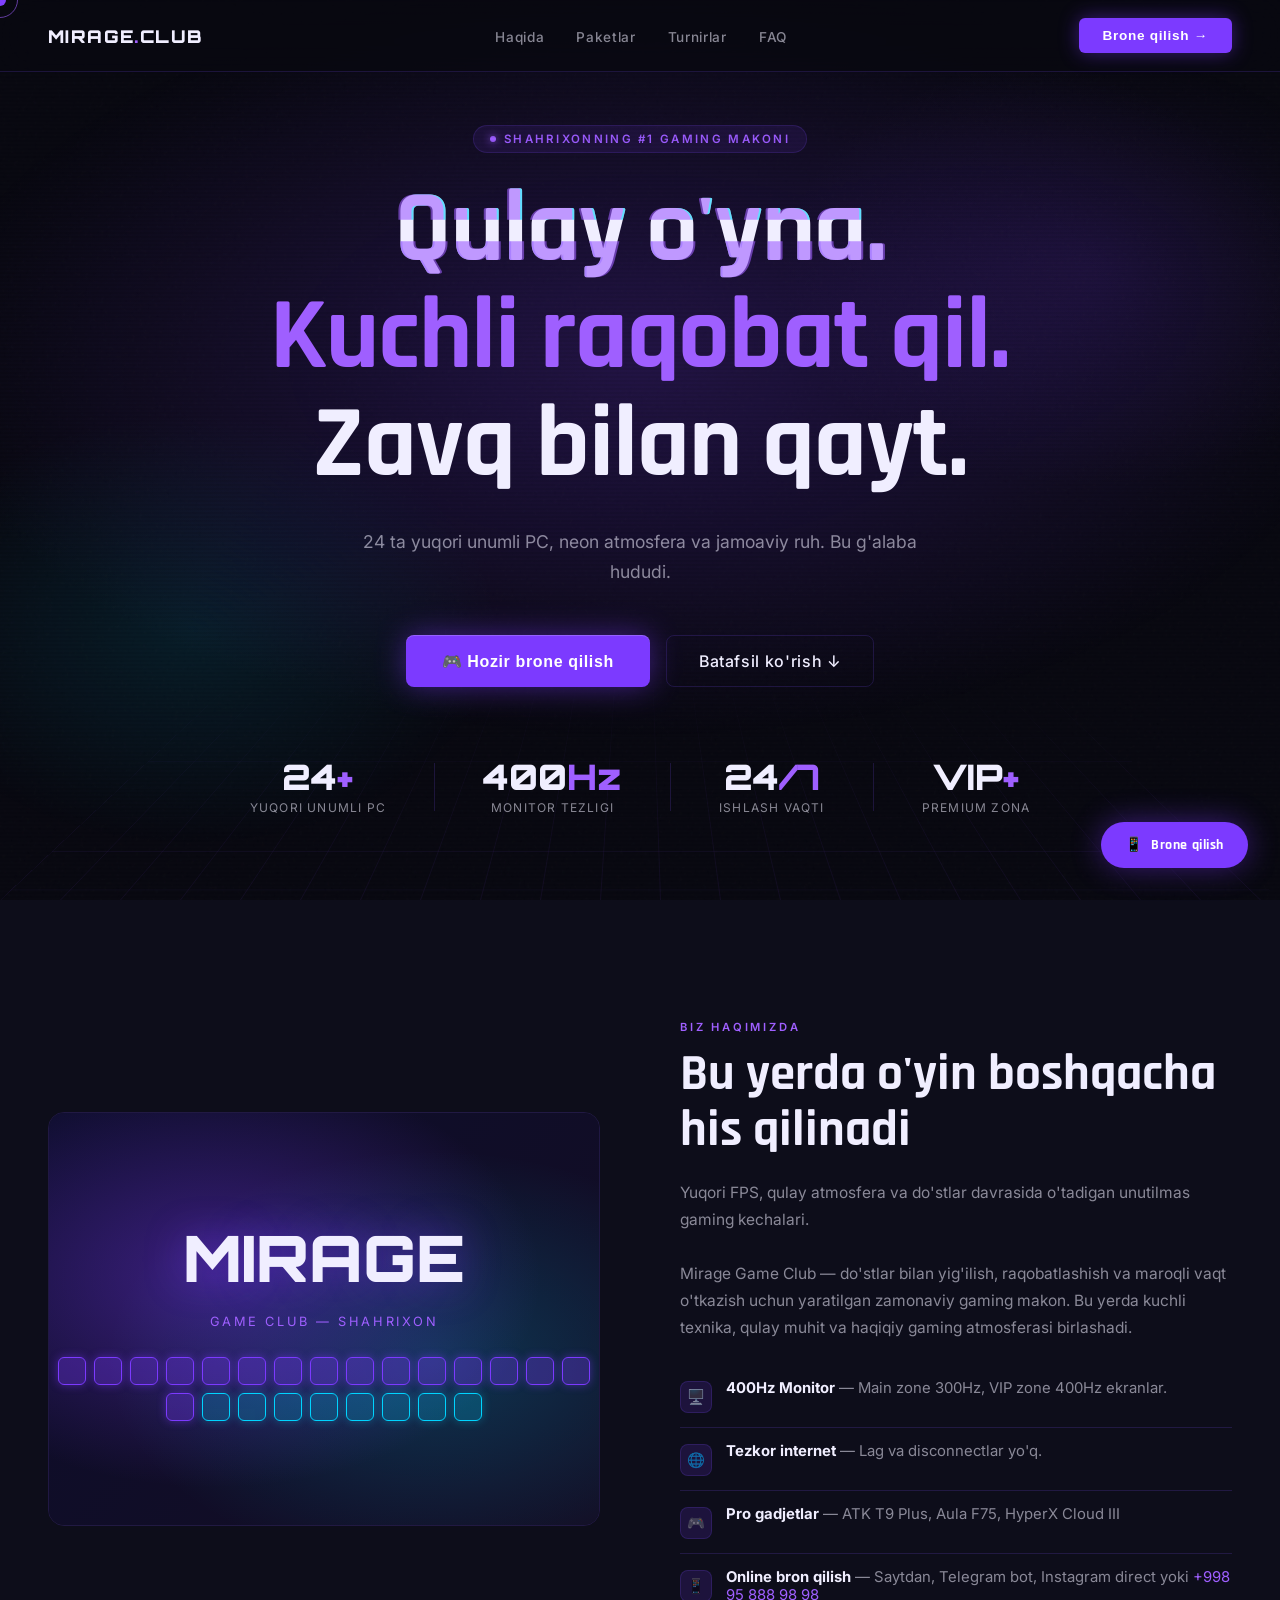
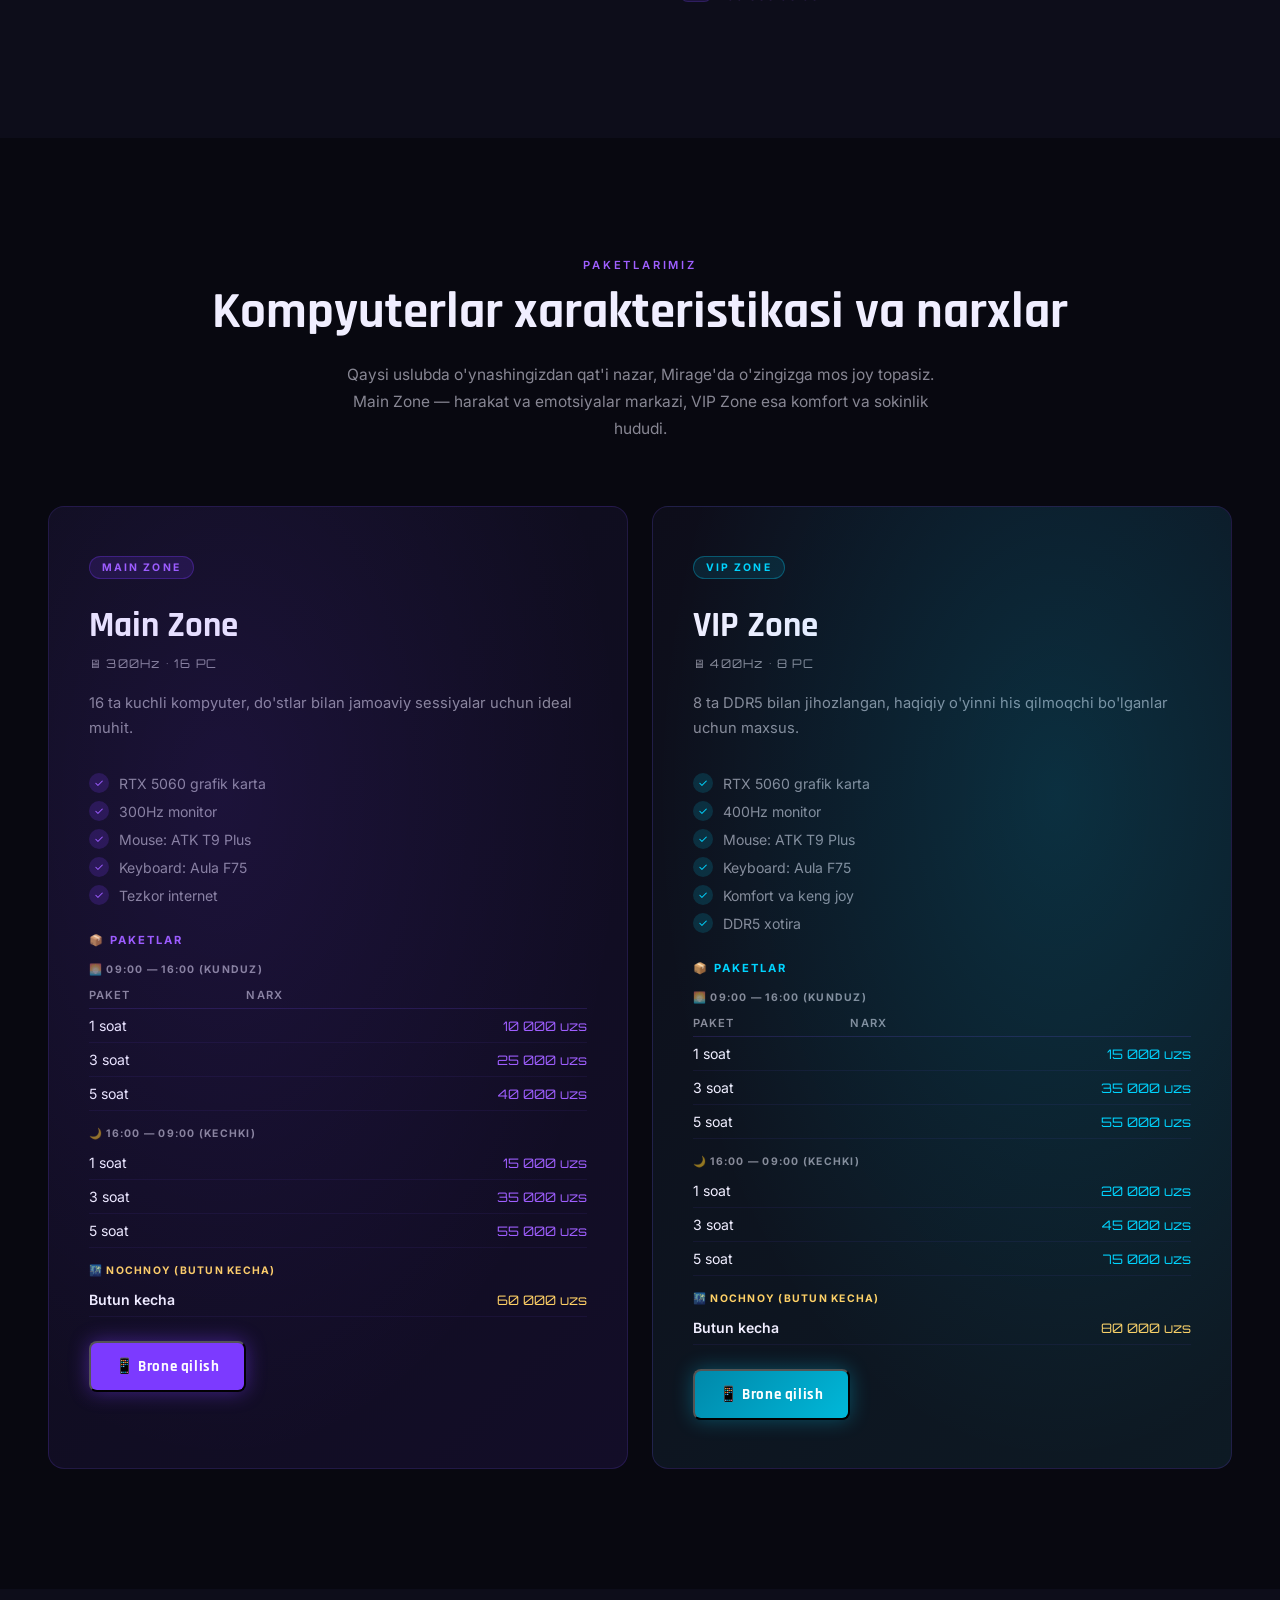
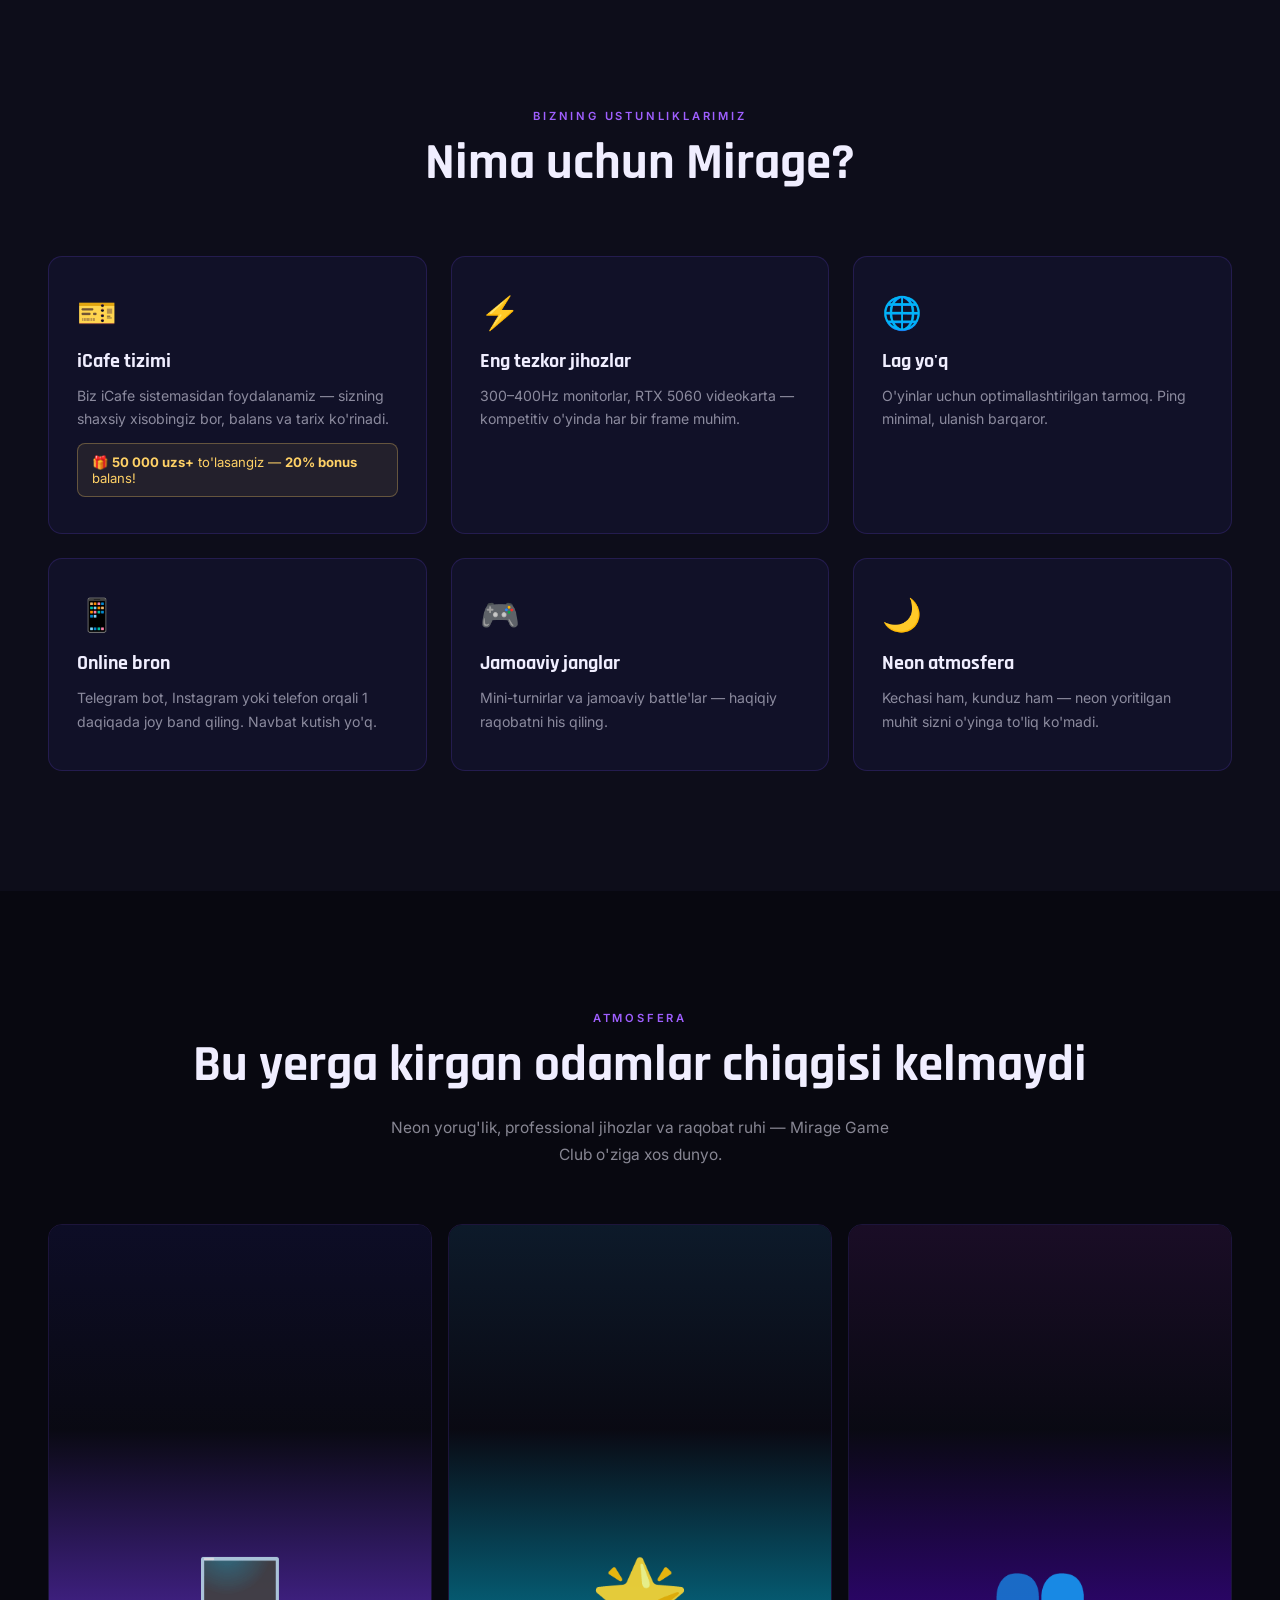
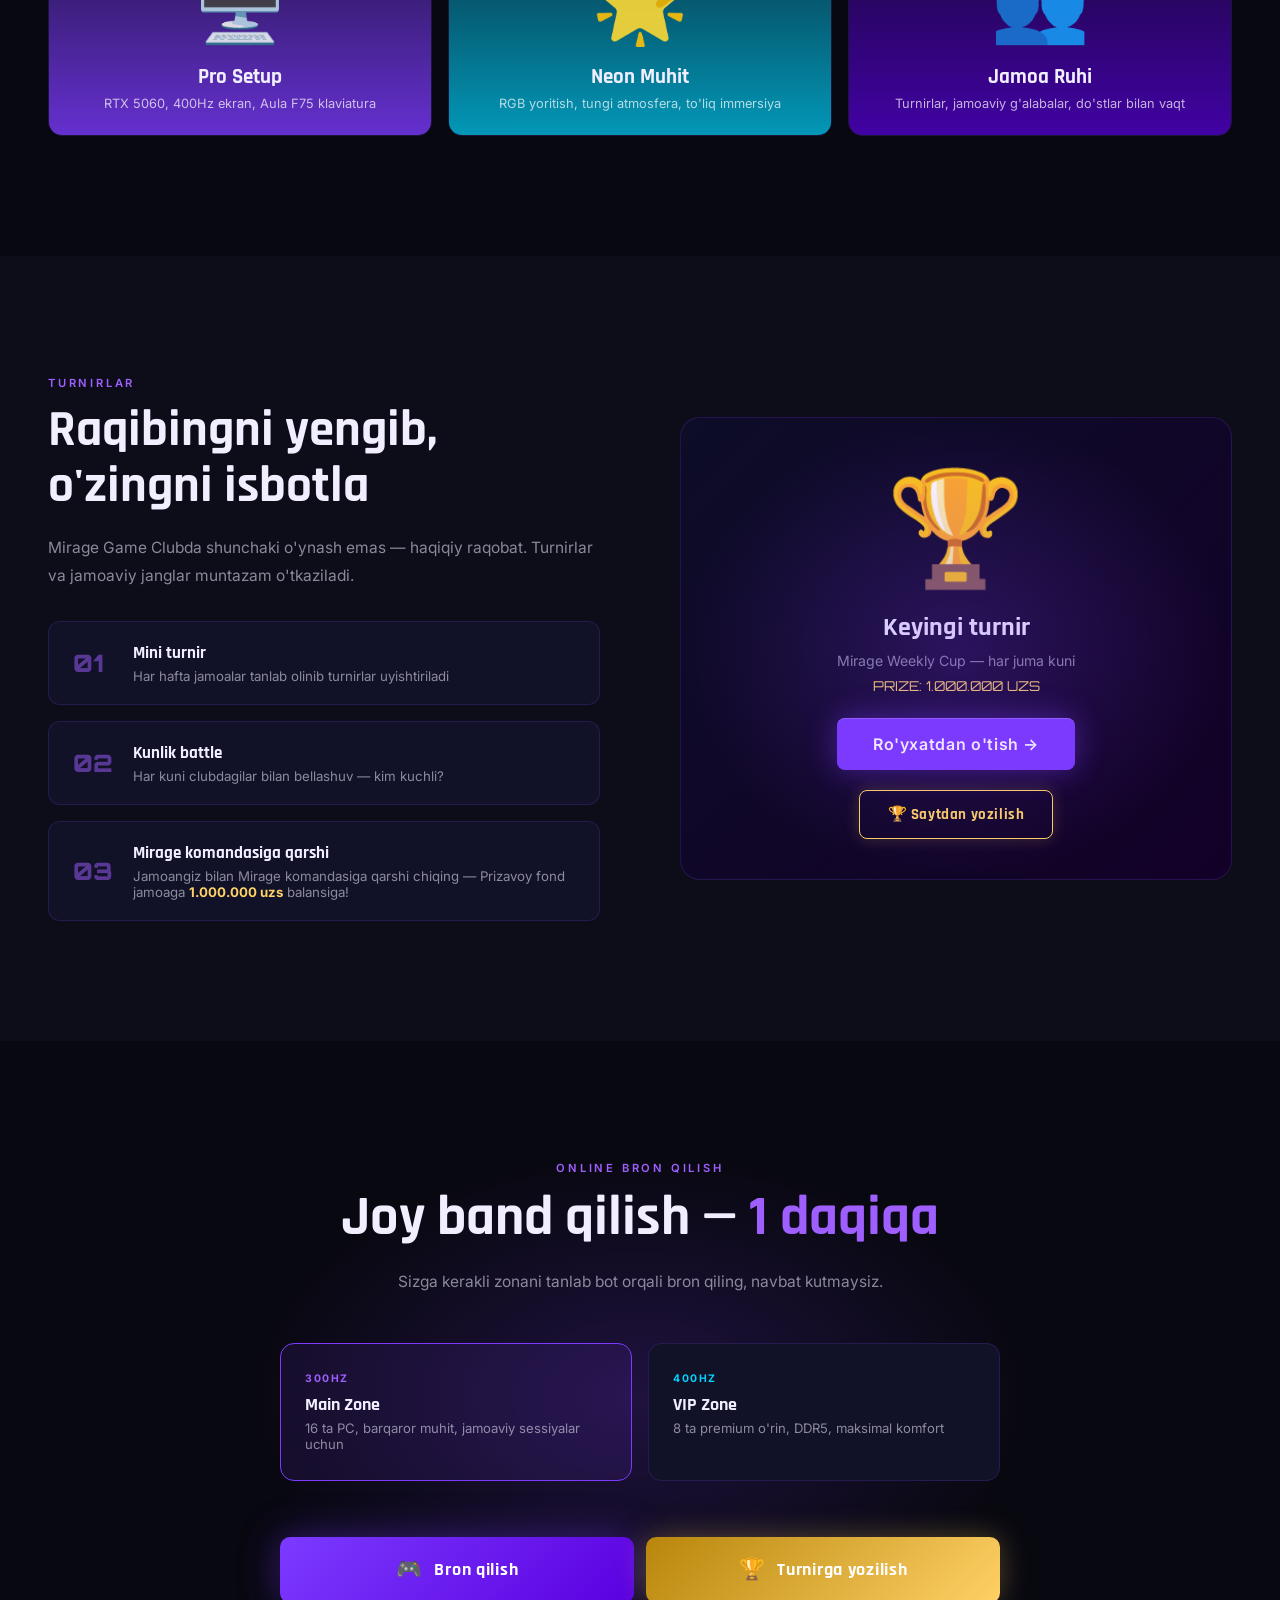
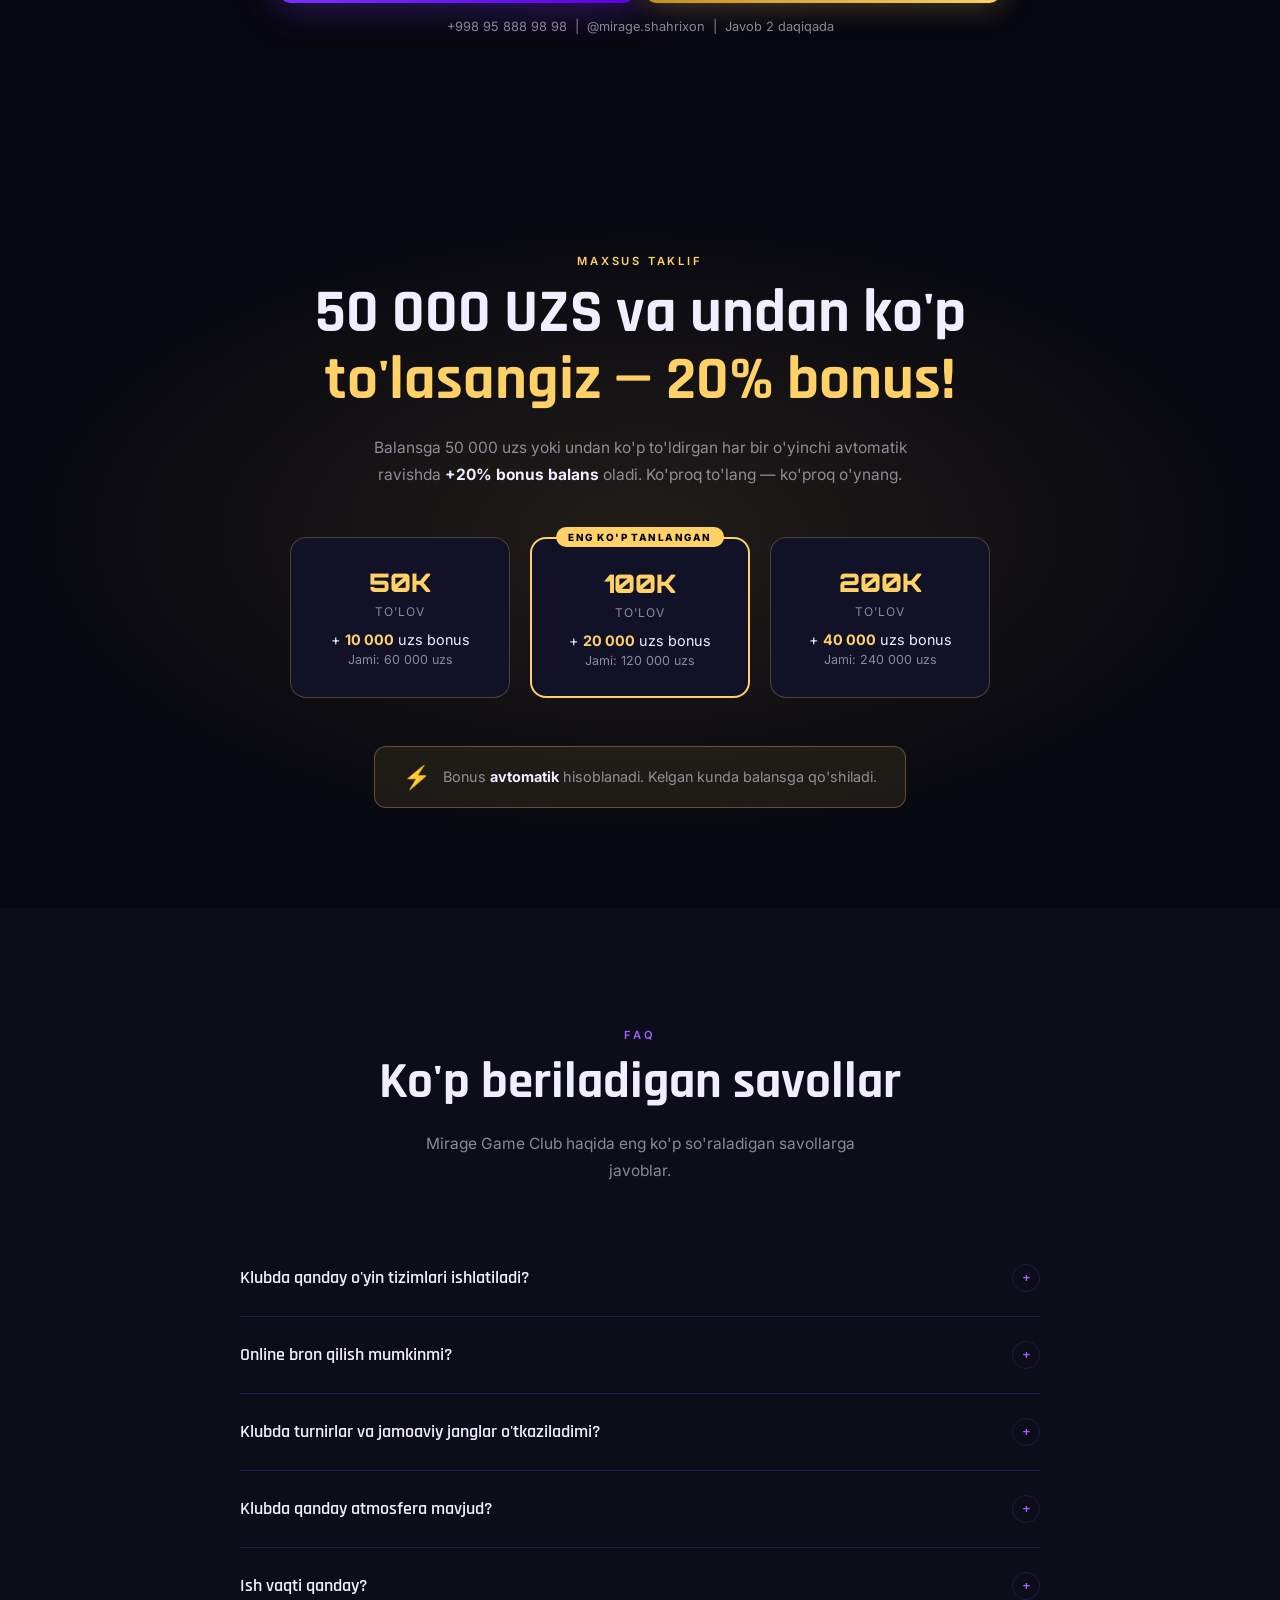
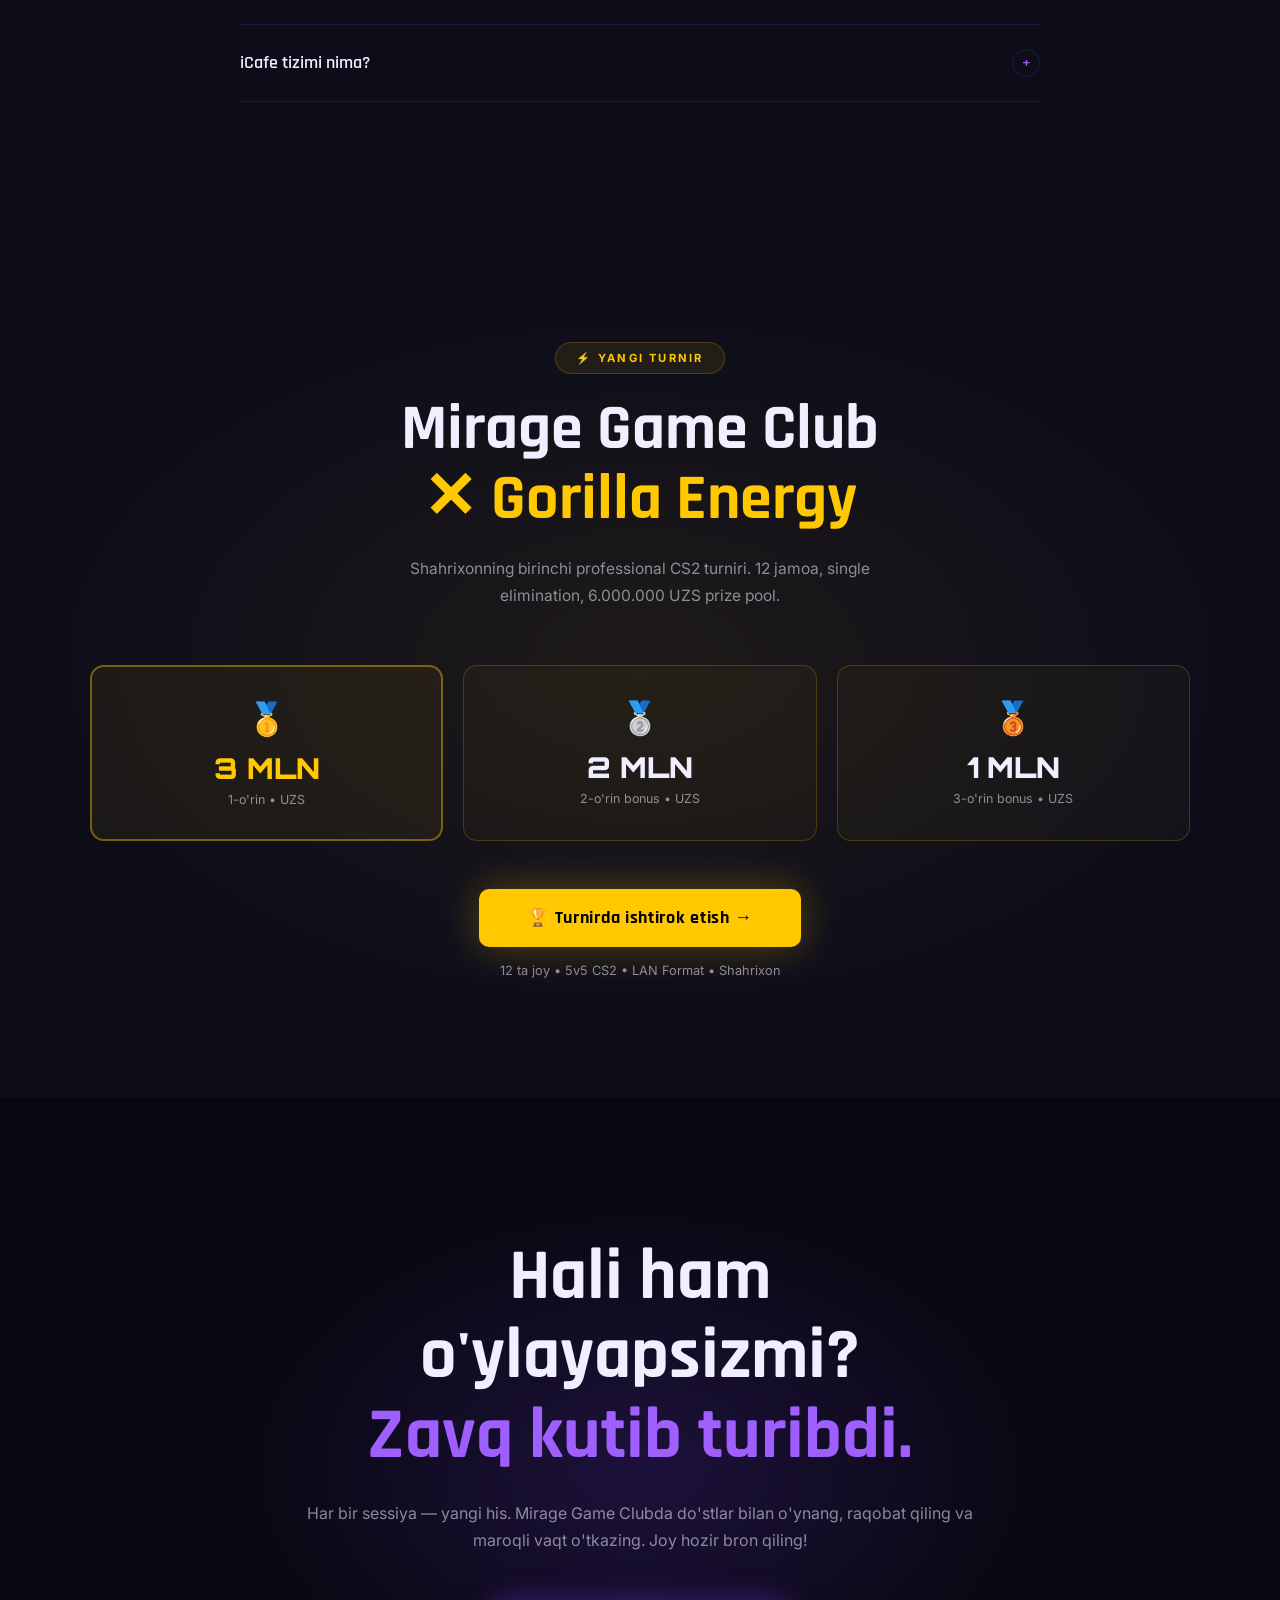
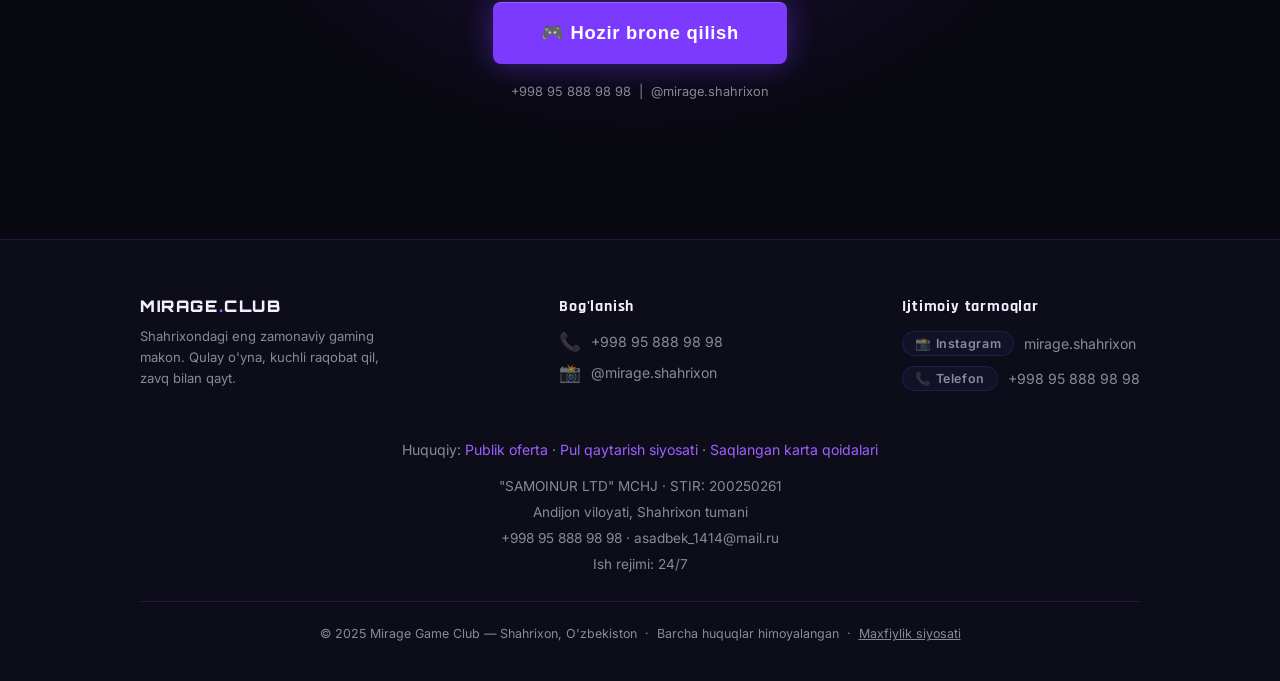
==== index.html @ 08c04ea5 "Add Payme-required legal pages and site-wide footer requisites Adds /oferta, /qaytarish, /karta-qoid" ====
<!DOCTYPE html>
<html lang="uz">
<head>
<meta charset="UTF-8">
<meta name="google-site-verification" content="Maa0Q3PEAaYUREPWhNzmXilBjXo--Voq5-dmtlSBwbQ" />
<meta name="description" content="Shahrixondagi eng zamonaviy gaming makon. 24 ta yuqori unumli PC, VIP zona, 300-400Hz monitorlar, neon atmosfera. Online bron qilish mumkin!">
<meta name="keywords" content="game club shahrixon, gaming club, kompyuter klub shahrixon, mirage game club, e-sport shahrixon, bron qilish, VIP gaming">
<meta name="author" content="Mirage Game Club">
<meta property="og:title" content="Mirage Game Club — Shahrixon">
<meta property="og:description" content="24 ta yuqori unumli PC, VIP zona, neon atmosfera. Qulay o'yna, kuchli raqobat qil!">
<meta property="og:url" content="https://miragegameclub.netlify.app">
<meta property="og:type" content="website">
<link rel="canonical" href="https://miragegameclub.netlify.app">
<meta name="viewport" content="width=device-width, initial-scale=1.0">
<title>Mirage Game Club — Shahrixonning eng kuchli gaming makoni</title>
<meta name="description" content="24 ta yuqori unumli PC, VIP zona, neon atmosfera. Mirage Game Clubda o'yna, raqobat qil, zavq bilan qayt.">
<style>
  @import url('https://fonts.googleapis.com/css2?family=Rajdhani:wght@400;500;600;700&family=Inter:wght@300;400;500;600&family=Orbitron:wght@700;900&display=swap');

  :root {
    --black: #080810;
    --dark: #0d0d1a;
    --card: #111128;
    --border: rgba(120,80,255,0.18);
    --neon: #7c3aff;
    --neon-bright: #9f5fff;
    --neon-glow: rgba(124,58,255,0.45);
    --cyan: #00d4ff;
    --cyan-glow: rgba(0,212,255,0.3);
    --white: #f0eeff;
    --muted: rgba(240,238,255,0.55);
    --gold: #ffd166;
  }

  *, *::before, *::after { box-sizing: border-box; margin: 0; padding: 0; }
  html { scroll-behavior: smooth; }
  body {
    background: var(--black);
    color: var(--white);
    font-family: 'Inter', sans-serif;
    overflow-x: hidden;
    cursor: none;
  }

  .cursor {
    position: fixed; width: 12px; height: 12px;
    background: var(--neon); border-radius: 50%;
    pointer-events: none; z-index: 9999;
    transition: transform 0.1s, opacity 0.2s;
    transform: translate(-50%, -50%); mix-blend-mode: screen;
  }
  .cursor-ring {
    position: fixed; width: 36px; height: 36px;
    border: 1.5px solid var(--neon-bright); border-radius: 50%;
    pointer-events: none; z-index: 9998;
    transform: translate(-50%, -50%);
    transition: transform 0.15s ease, width 0.2s, height 0.2s, opacity 0.2s;
    opacity: 0.6;
  }

  body::before {
    content: ''; position: fixed; inset: 0;
    background-image: url("data:image/svg+xml,%3Csvg viewBox='0 0 256 256' xmlns='http://www.w3.org/2000/svg'%3E%3Cfilter id='n'%3E%3CfeTurbulence type='fractalNoise' baseFrequency='0.9' numOctaves='4' stitchTiles='stitch'/%3E%3C/filter%3E%3Crect width='100%25' height='100%25' filter='url(%23n)' opacity='0.04'/%3E%3C/svg%3E");
    pointer-events: none; z-index: 1; opacity: 0.5;
  }

  nav {
    position: fixed; top: 0; left: 0; right: 0; z-index: 100;
    display: flex; align-items: center; justify-content: space-between;
    padding: 18px 48px; backdrop-filter: blur(20px);
    -webkit-backdrop-filter: blur(20px);
    background: rgba(8,8,16,0.75); border-bottom: 1px solid var(--border);
    transition: padding 0.3s;
  }
  nav.scrolled { padding: 12px 48px; }
  .nav-logo {
    font-family: 'Orbitron', monospace; font-size: 1.1rem; font-weight: 900;
    letter-spacing: 0.08em; color: var(--white); text-decoration: none;
  }
  .nav-logo span { color: var(--neon-bright); }
  .nav-links { display: flex; gap: 32px; list-style: none; }
  .nav-links a {
    color: var(--muted); text-decoration: none; font-size: 0.85rem;
    font-weight: 500; letter-spacing: 0.05em; transition: color 0.2s;
  }
  .nav-links a:hover { color: var(--white); }
  .nav-cta {
    background: var(--neon); color: #fff; padding: 10px 24px;
    border-radius: 6px; font-size: 0.85rem; font-weight: 600;
    text-decoration: none; letter-spacing: 0.05em;
    transition: background 0.2s, box-shadow 0.2s; box-shadow: 0 0 20px var(--neon-glow);
  }
  .nav-cta:hover { background: var(--neon-bright); box-shadow: 0 0 32px var(--neon-glow); }

  #hero {
    position: relative; min-height: 100vh;
    display: flex; flex-direction: column;
    align-items: center; justify-content: center;
    text-align: center; padding: 120px 24px 80px; overflow: hidden;
  }
  .hero-bg {
    position: absolute; inset: 0;
    background:
      radial-gradient(ellipse 80% 60% at 50% 40%, rgba(124,58,255,0.22) 0%, transparent 70%),
      radial-gradient(ellipse 40% 40% at 15% 70%, rgba(0,212,255,0.1) 0%, transparent 60%),
      radial-gradient(ellipse 40% 40% at 85% 30%, rgba(124,58,255,0.12) 0%, transparent 60%);
    animation: bgPulse 6s ease-in-out infinite alternate;
  }
  @keyframes bgPulse { 0% { opacity: 0.8; } 100% { opacity: 1; } }

  .grid-floor {
    position: absolute; bottom: 0; left: 0; right: 0; height: 55%;
    background-image:
      linear-gradient(rgba(124,58,255,0.12) 1px, transparent 1px),
      linear-gradient(90deg, rgba(124,58,255,0.12) 1px, transparent 1px);
    background-size: 60px 60px;
    mask-image: linear-gradient(to top, rgba(0,0,0,0.6) 0%, transparent 100%);
    transform: perspective(600px) rotateX(45deg); transform-origin: bottom center;
    animation: gridMove 8s linear infinite;
  }
  @keyframes gridMove { 0% { background-position: 0 0; } 100% { background-position: 0 60px; } }

  .hero-eyebrow {
    display: inline-flex; align-items: center; gap: 8px;
    font-size: 0.72rem; font-weight: 600; letter-spacing: 0.2em;
    text-transform: uppercase; color: var(--neon-bright); margin-bottom: 24px;
    padding: 6px 16px; border: 1px solid var(--border); border-radius: 100px;
    background: rgba(124,58,255,0.1);
  }
  .hero-eyebrow::before {
    content: ''; width: 6px; height: 6px; border-radius: 50%;
    background: var(--neon-bright); box-shadow: 0 0 8px var(--neon-bright);
    animation: blink 1.5s ease infinite;
  }
  @keyframes blink { 0%,100% { opacity: 1; } 50% { opacity: 0.3; } }

  .hero-title {
    font-family: 'Rajdhani', sans-serif;
    font-size: clamp(2.8rem, 8vw, 6.5rem);
    font-weight: 700; line-height: 1.05; letter-spacing: -0.01em;
    margin-bottom: 28px; position: relative; z-index: 2;
  }
  .hero-title .accent { color: var(--neon-bright); }
  .hero-title .glitch { position: relative; display: inline-block; }
  .hero-title .glitch::before, .hero-title .glitch::after {
    content: attr(data-text); position: absolute; top: 0; left: 0;
    width: 100%; color: var(--neon-bright);
    clip-path: polygon(0 0, 100% 0, 100% 40%, 0 40%);
  }
  .hero-title .glitch::before {
    animation: glitch1 4s infinite; left: -2px;
    text-shadow: 2px 0 var(--cyan); opacity: 0.6;
  }
  .hero-title .glitch::after {
    animation: glitch2 4s infinite; left: 2px;
    text-shadow: -2px 0 var(--neon); opacity: 0.6;
    clip-path: polygon(0 60%, 100% 60%, 100% 100%, 0 100%);
  }
  @keyframes glitch1 {
    0%,90%,100% { transform: none; opacity: 0; }
    92% { transform: translate(-3px,0) skewX(-5deg); opacity: 0.6; }
    94% { transform: translate(3px,0); opacity: 0.6; }
    96% { transform: none; opacity: 0; }
  }
  @keyframes glitch2 {
    0%,91%,100% { transform: none; opacity: 0; }
    93% { transform: translate(3px,0) skewX(5deg); opacity: 0.6; }
    95% { transform: translate(-3px,0); opacity: 0.6; }
    97% { transform: none; opacity: 0; }
  }

  .hero-sub {
    font-size: 1.1rem; color: var(--muted); max-width: 560px;
    margin: 0 auto 48px; line-height: 1.7; position: relative; z-index: 2;
  }
  .hero-actions {
    display: flex; gap: 16px; justify-content: center;
    flex-wrap: wrap; position: relative; z-index: 2;
  }
  .btn-primary {
    display: inline-flex; align-items: center; gap: 10px;
    background: var(--neon); color: #fff; padding: 16px 36px;
    border-radius: 8px; font-size: 1rem; font-weight: 600;
    text-decoration: none; letter-spacing: 0.04em; transition: all 0.25s;
    box-shadow: 0 0 30px var(--neon-glow), inset 0 1px 0 rgba(255,255,255,0.2);
    border: none; cursor: none;
  }
  .btn-primary:hover {
    background: var(--neon-bright);
    box-shadow: 0 0 50px var(--neon-glow), inset 0 1px 0 rgba(255,255,255,0.2);
    transform: translateY(-2px);
  }
  .btn-ghost {
    display: inline-flex; align-items: center; gap: 10px;
    background: transparent; color: var(--white); padding: 15px 32px;
    border-radius: 8px; font-size: 1rem; font-weight: 500;
    text-decoration: none; letter-spacing: 0.04em; transition: all 0.25s;
    border: 1px solid var(--border); cursor: none;
  }
  .btn-ghost:hover { border-color: var(--neon); background: rgba(124,58,255,0.1); }

  .hero-stats {
    display: flex; gap: 48px; justify-content: center;
    margin-top: 72px; position: relative; z-index: 2; flex-wrap: wrap;
  }
  .stat { text-align: center; }
  .stat-num {
    font-family: 'Orbitron', monospace; font-size: 2.2rem; font-weight: 900;
    color: var(--white); line-height: 1; margin-bottom: 6px;
  }
  .stat-num span { color: var(--neon-bright); }
  .stat-label { font-size: 0.75rem; color: var(--muted); letter-spacing: 0.1em; text-transform: uppercase; }
  .stat-divider { width: 1px; height: 48px; background: var(--border); align-self: center; }

  .reveal { opacity: 0; transform: translateY(40px); transition: opacity 0.7s ease, transform 0.7s ease; }
  .reveal.visible { opacity: 1; transform: none; }
  .reveal-left { opacity: 0; transform: translateX(-40px); transition: opacity 0.7s ease, transform 0.7s ease; }
  .reveal-left.visible { opacity: 1; transform: none; }
  .reveal-right { opacity: 0; transform: translateX(40px); transition: opacity 0.7s ease, transform 0.7s ease; }
  .reveal-right.visible { opacity: 1; transform: none; }

  section { position: relative; z-index: 2; }
  .section-label {
    font-size: 0.7rem; font-weight: 600; letter-spacing: 0.25em;
    text-transform: uppercase; color: var(--neon-bright); margin-bottom: 12px;
  }
  .section-title {
    font-family: 'Rajdhani', sans-serif; font-size: clamp(2rem, 4vw, 3.2rem);
    font-weight: 700; line-height: 1.1; margin-bottom: 20px;
  }
  .section-body { color: var(--muted); line-height: 1.75; font-size: 0.97rem; }

  #about { padding: 120px 48px; background: var(--dark); }
  .about-inner {
    max-width: 1200px; margin: 0 auto;
    display: grid; grid-template-columns: 1fr 1fr; gap: 80px; align-items: center;
  }
  .about-visual {
    position: relative; aspect-ratio: 4/3; border-radius: 16px;
    overflow: hidden; border: 1px solid var(--border);
  }
  .about-visual-inner {
    width: 100%; height: 100%;
    background:
      radial-gradient(ellipse at 30% 40%, rgba(124,58,255,0.4) 0%, transparent 60%),
      radial-gradient(ellipse at 70% 60%, rgba(0,212,255,0.2) 0%, transparent 60%),
      linear-gradient(135deg, #0d0d2b 0%, #130d24 100%);
    display: flex; align-items: center; justify-content: center;
    flex-direction: column; gap: 16px;
  }
  .about-visual-text {
    font-family: 'Orbitron', monospace; font-size: 4rem; font-weight: 900;
    color: var(--white); text-shadow: 0 0 40px var(--neon-glow);
  }
  .about-visual-sub { font-size: 0.8rem; letter-spacing: 0.2em; text-transform: uppercase; color: var(--neon-bright); }
  .pc-icons { display: flex; gap: 8px; margin-top: 12px; flex-wrap: wrap; justify-content: center; }
  .pc-dot {
    width: 28px; height: 28px; border-radius: 6px;
    background: rgba(124,58,255,0.3); border: 1px solid var(--neon);
    animation: pcBlink 2s ease infinite; box-shadow: 0 0 10px var(--neon-glow);
  }
  .pc-dot:nth-child(odd) { animation-delay: 0.3s; }
  .pc-dot.vip { background: rgba(0,212,255,0.2); border-color: var(--cyan); box-shadow: 0 0 10px var(--cyan-glow); }
  @keyframes pcBlink { 0%,100% { opacity: 0.7; } 50% { opacity: 1; } }

  .features-list { list-style: none; margin-top: 24px; }
  .features-list li {
    display: flex; align-items: flex-start; gap: 14px;
    padding: 14px 0; border-bottom: 1px solid var(--border);
    font-size: 0.93rem; color: var(--muted);
  }
  .features-list li:last-child { border-bottom: none; }
  .feat-icon {
    width: 32px; height: 32px; border-radius: 8px;
    background: rgba(124,58,255,0.15); border: 1px solid var(--border);
    display: flex; align-items: center; justify-content: center;
    font-size: 0.9rem; flex-shrink: 0; margin-top: 2px;
  }

  #zones { padding: 120px 48px; background: var(--black); }
  .zones-header { max-width: 1200px; margin: 0 auto 64px; text-align: center; }
  .zones-grid { max-width: 1200px; margin: 0 auto; display: grid; grid-template-columns: 1fr 1fr; gap: 24px; }
  .zone-card {
    border-radius: 16px; padding: 48px 40px; border: 1px solid var(--border);
    position: relative; overflow: hidden; transition: border-color 0.3s, transform 0.3s; cursor: default;
  }
  .zone-card:hover { border-color: var(--neon); transform: translateY(-4px); }
  .zone-card.main { background: linear-gradient(135deg, #0d0d1a 0%, #130d28 100%); }
  .zone-card.vip { background: linear-gradient(135deg, #0d0d1a 0%, #0d1a24 100%); }
  .zone-card.vip .zone-glow { background: radial-gradient(ellipse at 70% 30%, rgba(0,212,255,0.15) 0%, transparent 70%); }
  .zone-glow { position: absolute; inset: 0; background: radial-gradient(ellipse at 30% 30%, rgba(124,58,255,0.12) 0%, transparent 70%); pointer-events: none; }
  .zone-tag {
    display: inline-block; font-size: 0.65rem; font-weight: 700;
    letter-spacing: 0.2em; text-transform: uppercase; padding: 4px 12px;
    border-radius: 100px; margin-bottom: 24px;
  }
  .zone-card.main .zone-tag { color: var(--neon-bright); background: rgba(124,58,255,0.15); border: 1px solid rgba(124,58,255,0.3); }
  .zone-card.vip .zone-tag { color: var(--cyan); background: rgba(0,212,255,0.1); border: 1px solid rgba(0,212,255,0.3); }
  .zone-name { font-family: 'Rajdhani', sans-serif; font-size: 2.2rem; font-weight: 700; margin-bottom: 8px; }
  .zone-hz { font-family: 'Orbitron', monospace; font-size: 0.75rem; color: var(--muted); letter-spacing: 0.1em; margin-bottom: 20px; }
  .zone-desc { color: var(--muted); font-size: 0.92rem; line-height: 1.7; margin-bottom: 32px; }
  .zone-perks { list-style: none; display: flex; flex-direction: column; gap: 8px; }
  .zone-perks li { display: flex; align-items: center; gap: 10px; font-size: 0.88rem; color: var(--muted); }
  .zone-perks li::before {
    content: '✓'; width: 20px; height: 20px; border-radius: 50%;
    background: rgba(124,58,255,0.2); display: flex; align-items: center;
    justify-content: center; font-size: 0.7rem; color: var(--neon-bright); flex-shrink: 0;
  }
  .zone-card.vip .zone-perks li::before { background: rgba(0,212,255,0.15); color: var(--cyan); }

  /* PAKET TABLE */
  .zone-packages { margin-top: 28px; }
  .pkg-title {
    font-size: 0.7rem; font-weight: 700; letter-spacing: 0.18em;
    text-transform: uppercase; color: var(--neon-bright); margin-bottom: 12px;
  }
  .zone-card.vip .pkg-title { color: var(--cyan); }
  .pkg-table { width: 100%; border-collapse: collapse; }
  .pkg-table th {
    font-size: 0.7rem; font-weight: 600; letter-spacing: 0.1em;
    text-transform: uppercase; color: var(--muted); padding: 6px 0; text-align: left;
    border-bottom: 1px solid var(--border);
  }
  .pkg-table td { font-size: 0.88rem; padding: 8px 0; border-bottom: 1px solid rgba(120,80,255,0.08); color: var(--white); }
  .pkg-table td:last-child { text-align: right; font-family: 'Orbitron', monospace; font-size: 0.82rem; color: var(--neon-bright); }
  .zone-card.vip .pkg-table td:last-child { color: var(--cyan); }
  .pkg-time-label {
    font-size: 0.65rem; font-weight: 700; letter-spacing: 0.12em;
    text-transform: uppercase; color: var(--muted); margin: 16px 0 6px;
  }

  .zone-book-btn {
    display: flex; align-items: center; justify-content: center; gap: 10px;
    margin-top: 24px; background: var(--neon); color: #fff;
    padding: 14px 24px; border-radius: 8px; font-size: 0.95rem;
    font-weight: 700; text-decoration: none; letter-spacing: 0.04em;
    font-family: 'Rajdhani', sans-serif; transition: all 0.25s;
    box-shadow: 0 0 20px var(--neon-glow);
  }
  .zone-card.vip .zone-book-btn { background: linear-gradient(135deg, #0088aa, #00b8d9); box-shadow: 0 0 20px var(--cyan-glow); }
  .zone-book-btn:hover { transform: translateY(-2px); box-shadow: 0 0 35px var(--neon-glow); }

  #why { padding: 120px 48px; background: var(--dark); }
  .why-inner { max-width: 1200px; margin: 0 auto; }
  .why-header { text-align: center; margin-bottom: 64px; }
  .why-grid { display: grid; grid-template-columns: repeat(3, 1fr); gap: 24px; }
  .why-card {
    padding: 36px 28px; border-radius: 14px; border: 1px solid var(--border);
    background: var(--card); transition: border-color 0.3s, transform 0.3s;
  }
  .why-card:hover { border-color: var(--neon); transform: translateY(-3px); }
  .why-icon { font-size: 2rem; margin-bottom: 16px; display: block; }
  .why-card h3 { font-family: 'Rajdhani', sans-serif; font-size: 1.25rem; font-weight: 700; margin-bottom: 10px; }
  .why-card p { font-size: 0.88rem; color: var(--muted); line-height: 1.7; }

  #atmosphere { padding: 120px 48px; background: var(--black); overflow: hidden; }
  .atm-inner { max-width: 1200px; margin: 0 auto; text-align: center; }
  .atm-grid { display: grid; grid-template-columns: repeat(3, 1fr); gap: 16px; margin-top: 56px; }
  .atm-card { border-radius: 14px; aspect-ratio: 3/4; border: 1px solid var(--border); overflow: hidden; position: relative; transition: transform 0.4s; }
  .atm-card:hover { transform: scale(1.02); }
  .atm-card-inner { width: 100%; height: 100%; display: flex; flex-direction: column; align-items: center; justify-content: flex-end; padding: 24px; }
  .atm-card:nth-child(1) .atm-card-inner { background: linear-gradient(to top, rgba(124,58,255,0.8) 0%, rgba(13,13,26,0.3) 60%, #0d0d26 100%); }
  .atm-card:nth-child(2) .atm-card-inner { background: linear-gradient(to top, rgba(0,212,255,0.7) 0%, rgba(13,13,26,0.3) 60%, #0d1a2a 100%); }
  .atm-card:nth-child(3) .atm-card-inner { background: linear-gradient(to top, rgba(80,0,200,0.8) 0%, rgba(13,13,26,0.3) 60%, #1a0d26 100%); }
  .atm-big-icon { font-size: 5rem; margin-bottom: 16px; opacity: 0.9; }
  .atm-card-label { font-family: 'Rajdhani', sans-serif; font-size: 1.3rem; font-weight: 700; text-align: center; }
  .atm-card-sub { font-size: 0.8rem; color: rgba(255,255,255,0.7); text-align: center; margin-top: 6px; }

  #tournaments { padding: 120px 48px; background: var(--dark); }
  .tourn-inner { max-width: 1200px; margin: 0 auto; display: grid; grid-template-columns: 1fr 1fr; gap: 80px; align-items: center; }
  .tourn-list { list-style: none; margin-top: 32px; display: flex; flex-direction: column; gap: 16px; }
  .tourn-item {
    display: flex; align-items: center; gap: 16px; padding: 20px 24px;
    border-radius: 12px; border: 1px solid var(--border); background: var(--card); transition: border-color 0.25s;
  }
  .tourn-item:hover { border-color: var(--neon); }
  .tourn-num { font-family: 'Orbitron', monospace; font-size: 1.5rem; font-weight: 900; color: var(--neon-bright); opacity: 0.5; min-width: 44px; }
  .tourn-text h4 { font-family: 'Rajdhani', sans-serif; font-size: 1.05rem; font-weight: 700; margin-bottom: 4px; }
  .tourn-text p { font-size: 0.83rem; color: var(--muted); }
  .tourn-visual {
    position: relative; padding: 40px; border-radius: 20px;
    background: linear-gradient(135deg, #0d0d28 0%, #130028 100%);
    border: 1px solid var(--border); text-align: center; overflow: hidden;
  }
  .tourn-glow { position: absolute; inset: 0; background: radial-gradient(ellipse at 50% 50%, rgba(124,58,255,0.25) 0%, transparent 70%); pointer-events: none; }
  .trophy-big { font-size: 7rem; display: block; margin-bottom: 16px; animation: trophyFloat 3s ease-in-out infinite; }
  @keyframes trophyFloat { 0%,100% { transform: translateY(0); } 50% { transform: translateY(-12px); } }
  .tourn-visual h3 { font-family: 'Rajdhani', sans-serif; font-size: 1.6rem; font-weight: 700; margin-bottom: 8px; }
  .tourn-visual p { font-size: 0.88rem; color: var(--muted); }

  #booking { padding: 120px 48px; background: var(--black); position: relative; overflow: hidden; }
  .booking-glow {
    position: absolute; top: 50%; left: 50%; transform: translate(-50%, -50%);
    width: 800px; height: 500px; border-radius: 50%;
    background: radial-gradient(ellipse, rgba(124,58,255,0.2) 0%, transparent 70%); pointer-events: none;
  }
  .booking-inner { max-width: 720px; margin: 0 auto; text-align: center; position: relative; z-index: 2; }
  .booking-inner .section-title { font-size: clamp(2rem, 5vw, 3.5rem); }
  .booking-options { display: grid; grid-template-columns: 1fr 1fr; gap: 16px; margin: 48px 0; text-align: left; }
  .booking-opt {
    padding: 28px 24px; border-radius: 14px; border: 1px solid var(--border);
    background: var(--card); cursor: pointer; transition: all 0.25s;
  }
  .booking-opt:hover, .booking-opt.active { border-color: var(--neon); background: rgba(124,58,255,0.1); }
  .booking-opt-tag { font-size: 0.65rem; font-weight: 700; letter-spacing: 0.15em; text-transform: uppercase; color: var(--neon-bright); margin-bottom: 8px; }
  .booking-opt h3 { font-family: 'Rajdhani', sans-serif; font-size: 1.15rem; font-weight: 700; margin-bottom: 4px; }
  .booking-opt p { font-size: 0.82rem; color: var(--muted); }
  .book-btn {
    display: inline-flex; align-items: center; justify-content: center; gap: 12px;
    background: linear-gradient(135deg, var(--neon) 0%, #5a00e0 100%); color: #fff;
    padding: 20px 56px; border-radius: 10px; font-size: 1.1rem; font-weight: 700;
    text-decoration: none; letter-spacing: 0.04em; transition: all 0.3s;
    box-shadow: 0 0 40px var(--neon-glow), 0 4px 24px rgba(0,0,0,0.4);
    border: none; cursor: none; width: 100%; margin-top: 8px; font-family: 'Rajdhani', sans-serif;
  }
  .book-btn:hover { transform: translateY(-3px); box-shadow: 0 0 60px var(--neon-glow), 0 8px 32px rgba(0,0,0,0.4); }
  .book-btn-icon { font-size: 1.3rem; }
  .booking-note { margin-top: 16px; font-size: 0.8rem; color: var(--muted); }

  #faq { padding: 120px 48px; background: var(--dark); }
  .faq-inner { max-width: 800px; margin: 0 auto; }
  .faq-header { text-align: center; margin-bottom: 56px; }
  .faq-item { border-bottom: 1px solid var(--border); padding: 24px 0; cursor: pointer; }
  .faq-q {
    display: flex; align-items: center; justify-content: space-between;
    gap: 16px; font-family: 'Rajdhani', sans-serif; font-size: 1.1rem; font-weight: 600; user-select: none;
  }
  .faq-icon {
    width: 28px; height: 28px; border-radius: 50%; border: 1px solid var(--border);
    display: flex; align-items: center; justify-content: center;
    flex-shrink: 0; transition: all 0.3s; font-size: 1rem; color: var(--neon-bright);
  }
  .faq-item.open .faq-icon { background: var(--neon); border-color: var(--neon); color: #fff; transform: rotate(45deg); }
  .faq-a { max-height: 0; overflow: hidden; transition: max-height 0.4s ease, padding 0.3s; font-size: 0.9rem; color: var(--muted); line-height: 1.75; }
  .faq-item.open .faq-a { max-height: 300px; padding-top: 16px; }

  #final-cta { padding: 140px 48px; background: var(--black); text-align: center; position: relative; overflow: hidden; }
  .final-glow {
    position: absolute; top: 50%; left: 50%; transform: translate(-50%, -50%);
    width: 900px; height: 600px;
    background: radial-gradient(ellipse, rgba(124,58,255,0.18) 0%, transparent 65%); pointer-events: none;
  }
  .final-inner { position: relative; z-index: 2; max-width: 700px; margin: 0 auto; }
  .final-title { font-family: 'Rajdhani', sans-serif; font-size: clamp(2.5rem, 6vw, 4.5rem); font-weight: 700; line-height: 1.1; margin-bottom: 24px; }
  .final-title .neon { color: var(--neon-bright); }
  .final-sub { color: var(--muted); font-size: 1rem; line-height: 1.7; margin-bottom: 48px; }

  footer { padding: 56px 48px 40px; background: var(--dark); border-top: 1px solid var(--border); position: relative; z-index: 2; }
  .footer-inner { max-width: 1000px; margin: 0 auto; }
  .footer-top { display: flex; align-items: flex-start; justify-content: space-between; gap: 40px; flex-wrap: wrap; margin-bottom: 40px; }
  .footer-logo { font-family: 'Orbitron', monospace; font-size: 1rem; font-weight: 900; color: var(--white); letter-spacing: 0.1em; margin-bottom: 10px; }
  .footer-logo span { color: var(--neon-bright); }
  .footer-tagline { font-size: 0.82rem; color: var(--muted); max-width: 240px; line-height: 1.6; }
  .footer-contact h4 { font-family: 'Rajdhani', sans-serif; font-size: 1rem; font-weight: 700; margin-bottom: 14px; letter-spacing: 0.05em; }
  .footer-contact-item {
    display: flex; align-items: center; gap: 10px;
    margin-bottom: 10px; text-decoration: none; color: var(--muted);
    font-size: 0.88rem; transition: color 0.2s;
  }
  .footer-contact-item:hover { color: var(--neon-bright); }
  .footer-contact-item .ci-icon { font-size: 1.1rem; }
  .footer-social h4 { font-family: 'Rajdhani', sans-serif; font-size: 1rem; font-weight: 700; margin-bottom: 14px; letter-spacing: 0.05em; }
  .social-links { display: flex; flex-direction: column; gap: 10px; }
  .social-link {
    display: flex; align-items: center; gap: 10px;
    text-decoration: none; color: var(--muted); font-size: 0.88rem; transition: color 0.2s;
  }
  .social-link:hover { color: var(--neon-bright); }
  .social-badge {
    display: inline-flex; align-items: center; gap: 6px;
    padding: 4px 12px; border-radius: 100px;
    font-size: 0.78rem; font-weight: 600; letter-spacing: 0.05em;
    border: 1px solid var(--border); background: var(--card);
  }
  .footer-bottom { border-top: 1px solid var(--border); padding-top: 24px; text-align: center; font-size: 0.78rem; color: var(--muted); }
  .footer-legal { text-align: center; padding-top: 8px; margin-bottom: 24px; }
  .footer-legal-links { font-size: 0.88rem; color: var(--muted); margin-bottom: 16px; }
  .footer-legal-links a { color: var(--neon-bright); text-decoration: none; }
  .footer-legal-links a:hover { text-decoration: underline; }
  .footer-requisites { font-size: 0.85rem; color: var(--muted); line-height: 1.9; }
  .footer-requisites a { color: var(--muted); text-decoration: none; }
  .footer-requisites a:hover { color: var(--neon-bright); }

  .float-book {
    position: fixed; bottom: 32px; right: 32px; z-index: 200;
    background: var(--neon); color: #fff; padding: 14px 24px;
    border-radius: 50px; font-size: 0.88rem; font-weight: 700;
    text-decoration: none; letter-spacing: 0.04em;
    box-shadow: 0 0 30px var(--neon-glow), 0 4px 20px rgba(0,0,0,0.5);
    transition: all 0.3s; display: flex; align-items: center; gap: 8px;
    animation: floatPulse 2s ease-in-out infinite; cursor: none;
    font-family: 'Rajdhani', sans-serif;
  }
  .float-book:hover { transform: scale(1.06); box-shadow: 0 0 50px var(--neon-glow); }
  @keyframes floatPulse {
    0%,100% { box-shadow: 0 0 30px var(--neon-glow), 0 4px 20px rgba(0,0,0,0.5); }
    50% { box-shadow: 0 0 50px var(--neon-glow), 0 4px 20px rgba(0,0,0,0.5); }
  }

  .scanlines {
    position: absolute; inset: 0; pointer-events: none;
    background: repeating-linear-gradient(0deg, transparent, transparent 2px, rgba(0,0,0,0.05) 2px, rgba(0,0,0,0.05) 4px);
    z-index: 1;
  }
  .particles { position: absolute; inset: 0; pointer-events: none; overflow: hidden; }
  .particle {
    position: absolute; width: 2px; height: 2px; border-radius: 50%;
    background: var(--neon-bright); animation: particleRise linear infinite; opacity: 0;
  }
  @keyframes particleRise {
    0% { transform: translateY(100vh) scale(0); opacity: 0; }
    10% { opacity: 1; } 90% { opacity: 1; }
    100% { transform: translateY(-100px) scale(1); opacity: 0; }
  }

  /* MODAL */
  .modal-overlay {
    position: fixed; inset: 0; z-index: 1000;
    background: rgba(0,0,0,0.85); backdrop-filter: blur(8px);
    display: flex; align-items: center; justify-content: center;
    padding: 24px; opacity: 0; pointer-events: none; transition: opacity 0.3s;
  }
  .modal-overlay.open { opacity: 1; pointer-events: all; }
  .modal {
    background: #0f0f22; border: 1px solid var(--border);
    border-radius: 20px; padding: 40px; width: 100%; max-width: 520px;
    position: relative; max-height: 90vh; overflow-y: auto;
    transform: translateY(30px); transition: transform 0.3s;
  }
  .modal-overlay.open .modal { transform: translateY(0); }
  .modal-close {
    position: absolute; top: 16px; right: 20px;
    background: none; border: none; color: var(--muted);
    font-size: 1.5rem; cursor: none; line-height: 1; padding: 4px;
    transition: color 0.2s;
  }
  .modal-close:hover { color: var(--white); }
  .modal-label {
    font-size: 0.65rem; font-weight: 700; letter-spacing: 0.2em;
    text-transform: uppercase; color: var(--neon-bright); margin-bottom: 8px;
  }
  .modal h2 {
    font-family: 'Rajdhani', sans-serif; font-size: 1.8rem;
    font-weight: 700; margin-bottom: 6px;
  }
  .modal-sub { font-size: 0.85rem; color: var(--muted); margin-bottom: 28px; }

  /* TABS */
  .modal-tabs {
    display: flex; gap: 8px; margin-bottom: 28px;
    background: var(--card); border-radius: 10px; padding: 4px;
  }
  .modal-tab {
    flex: 1; padding: 10px; border-radius: 8px; border: none;
    background: none; color: var(--muted); font-size: 0.88rem;
    font-weight: 600; cursor: none; transition: all 0.2s;
    font-family: 'Rajdhani', sans-serif; letter-spacing: 0.04em;
  }
  .modal-tab.active { background: var(--neon); color: #fff; box-shadow: 0 0 16px var(--neon-glow); }

  /* FORM */
  .form-panel { display: none; }
  .form-panel.active { display: block; }
  .form-group { margin-bottom: 16px; }
  .form-group label {
    display: block; font-size: 0.78rem; font-weight: 600;
    color: var(--muted); margin-bottom: 6px; letter-spacing: 0.05em;
  }
  .form-group input,
  .form-group select,
  .form-group textarea {
    width: 100%; padding: 12px 16px;
    background: rgba(255,255,255,0.05); border: 1px solid var(--border);
    border-radius: 8px; color: var(--white); font-size: 0.92rem;
    font-family: 'Inter', sans-serif; transition: border-color 0.2s;
    outline: none; appearance: none;
  }
  .form-group input:focus,
  .form-group select:focus,
  .form-group textarea:focus { border-color: var(--neon); }
  .form-group select option { background: #0f0f22; color: var(--white); }
  .form-group textarea { resize: vertical; min-height: 80px; }
  .form-row { display: grid; grid-template-columns: 1fr 1fr; gap: 12px; }

  .submit-btn {
    width: 100%; padding: 16px; margin-top: 8px;
    background: linear-gradient(135deg, var(--neon), #5a00e0);
    border: none; border-radius: 10px; color: #fff;
    font-size: 1rem; font-weight: 700; font-family: 'Rajdhani', sans-serif;
    letter-spacing: 0.06em; cursor: none; transition: all 0.25s;
    box-shadow: 0 0 24px var(--neon-glow);
  }
  .submit-btn:hover { transform: translateY(-2px); box-shadow: 0 0 40px var(--neon-glow); }
  .submit-btn:disabled { opacity: 0.6; transform: none; }

  .form-success {
    display: none; text-align: center; padding: 24px 0;
  }
  .form-success.show { display: block; }
  .success-icon { font-size: 3.5rem; margin-bottom: 12px; display: block; }
  .form-success h3 { font-family: 'Rajdhani', sans-serif; font-size: 1.5rem; font-weight: 700; margin-bottom: 8px; }
  .form-success p { font-size: 0.88rem; color: var(--muted); }

  /* Open modal buttons */
  .open-bron-btn, .open-turnir-btn {
    display: inline-flex; align-items: center; gap: 8px;
    padding: 14px 28px; border-radius: 8px; font-size: 0.95rem;
    font-weight: 700; font-family: 'Rajdhani', sans-serif;
    letter-spacing: 0.04em; text-decoration: none; border: none;
    cursor: none; transition: all 0.25s;
  }
  .open-bron-btn {
    background: var(--neon); color: #fff; box-shadow: 0 0 20px var(--neon-glow);
  }
  .open-bron-btn:hover { background: var(--neon-bright); box-shadow: 0 0 35px var(--neon-glow); transform: translateY(-2px); }
  .open-turnir-btn {
    background: transparent; color: var(--gold);
    border: 1px solid var(--gold); box-shadow: 0 0 16px rgba(255,209,102,0.2);
  }
  .open-turnir-btn:hover { background: rgba(255,209,102,0.1); transform: translateY(-2px); }

  @media (max-width: 900px) {
    nav { padding: 16px 24px; }
    .nav-links { display: none; }
    #about, #zones, #why, #tournaments, #booking, #faq, #atmosphere, #final-cta { padding: 80px 24px; }
    .about-inner, .tourn-inner { grid-template-columns: 1fr; gap: 40px; }
    .zones-grid, .why-grid, .atm-grid { grid-template-columns: 1fr; }
    .booking-options { grid-template-columns: 1fr; }
    .hero-stats { gap: 24px; }
    .stat-divider { display: none; }
    footer { padding: 40px 24px 32px; }
    .footer-top { flex-direction: column; gap: 32px; }
    .float-book { bottom: 20px; right: 20px; }
  }
</style>
</head>
<body>

<div class="cursor" id="cursor"></div>
<div class="cursor-ring" id="cursorRing"></div>

<button onclick="openModal('bron')" class="float-book" id="floatBook" style="border:none;">
  <span>📱</span> Brone qilish
</button>

<nav id="navbar">
  <a href="#hero" class="nav-logo">MIRAGE<span>.</span>CLUB</a>
  <ul class="nav-links">
    <li><a href="#about">Haqida</a></li>
    <li><a href="#zones">Paketlar</a></li>
    <li><a href="#tournaments">Turnirlar</a></li>
    <li><a href="#faq">FAQ</a></li>
  </ul>
  <button onclick="openModal('bron')" class="nav-cta" style="border:none;cursor:none;">Brone qilish →</button>
</nav>

<!-- HERO -->
<section id="hero">
  <div class="hero-bg"></div>
  <div class="grid-floor"></div>
  <div class="scanlines"></div>
  <div class="particles" id="particles"></div>

  <div class="hero-eyebrow">Shahrixonning #1 gaming makoni</div>

  <h1 class="hero-title">
    <span class="glitch" data-text="Qulay o'yna.">Qulay o'yna.</span><br>
    <span class="accent">Kuchli raqobat qil.</span><br>
    Zavq bilan qayt.
  </h1>

  <p class="hero-sub">
    24 ta yuqori unumli PC, neon atmosfera va jamoaviy ruh. Bu g'alaba hududi.
  </p>

  <div class="hero-actions">
    <button onclick="openModal('bron')" class="btn-primary" style="border:none;cursor:none;">
      🎮 Hozir brone qilish
    </button>
    <a href="#about" class="btn-ghost">
      Batafsil ko'rish ↓
    </a>
  </div>

  <div class="hero-stats">
    <div class="stat">
      <div class="stat-num">24<span>+</span></div>
      <div class="stat-label">Yuqori unumli PC</div>
    </div>
    <div class="stat-divider"></div>
    <div class="stat">
      <div class="stat-num">400<span>Hz</span></div>
      <div class="stat-label">Monitor tezligi</div>
    </div>
    <div class="stat-divider"></div>
    <div class="stat">
      <div class="stat-num">24<span>/7</span></div>
      <div class="stat-label">Ishlash vaqti</div>
    </div>
    <div class="stat-divider"></div>
    <div class="stat">
      <div class="stat-num">VIP<span>+</span></div>
      <div class="stat-label">Premium zona</div>
    </div>
  </div>
</section>

<!-- ABOUT -->
<section id="about">
  <div class="about-inner">
    <div class="about-visual reveal-left">
      <div class="about-visual-inner">
        <div class="about-visual-text">MIRAGE</div>
        <div class="about-visual-sub">Game Club — Shahrixon</div>
        <div class="pc-icons">
          <div class="pc-dot"></div><div class="pc-dot"></div><div class="pc-dot"></div><div class="pc-dot"></div>
          <div class="pc-dot"></div><div class="pc-dot"></div><div class="pc-dot"></div><div class="pc-dot"></div>
          <div class="pc-dot"></div><div class="pc-dot"></div><div class="pc-dot"></div><div class="pc-dot"></div>
          <div class="pc-dot"></div><div class="pc-dot"></div><div class="pc-dot"></div><div class="pc-dot"></div>
          <div class="pc-dot vip"></div><div class="pc-dot vip"></div><div class="pc-dot vip"></div><div class="pc-dot vip"></div>
          <div class="pc-dot vip"></div><div class="pc-dot vip"></div><div class="pc-dot vip"></div><div class="pc-dot vip"></div>
        </div>
      </div>
    </div>
    <div class="reveal-right">
      <div class="section-label">Biz haqimizda</div>
      <h2 class="section-title">Bu yerda o'yin boshqacha his qilinadi</h2>
      <p class="section-body">
        Yuqori FPS, qulay atmosfera va do'stlar davrasida o'tadigan unutilmas gaming kechalari.<br><br>
        Mirage Game Club — do'stlar bilan yig'ilish, raqobatlashish va maroqli vaqt o'tkazish uchun yaratilgan zamonaviy gaming makon. Bu yerda kuchli texnika, qulay muhit va haqiqiy gaming atmosferasi birlashadi.
      </p>
      <ul class="features-list">
        <li>
          <div class="feat-icon">🖥️</div>
          <div><strong style="color:var(--white)">400Hz Monitor</strong> — Main zone 300Hz, VIP zone 400Hz ekranlar.</div>
        </li>
        <li>
          <div class="feat-icon">🌐</div>
          <div><strong style="color:var(--white)">Tezkor internet</strong> — Lag va disconnectlar yo'q.</div>
        </li>
        <li>
          <div class="feat-icon">🎮</div>
          <div><strong style="color:var(--white)">Pro gadjetlar</strong> — ATK T9 Plus, Aula F75, HyperX Cloud III</div>
        </li>
        <li>
          <div class="feat-icon">📱</div>
          <div><strong style="color:var(--white)">Online bron qilish</strong> — Saytdan, Telegram bot, Instagram direct yoki <a href="tel:+998958889898" style="color:var(--neon-bright);text-decoration:none">+998 95 888 98 98</a></div>
        </li>
      </ul>
    </div>
  </div>
</section>

<!-- ZONES / PACKAGES -->
<section id="zones">
  <div class="zones-header reveal">
    <div class="section-label">Paketlarimiz</div>
    <h2 class="section-title">Kompyuterlar xarakteristikasi va narxlar</h2>
    <p class="section-body" style="max-width:600px;margin:0 auto;">
      Qaysi uslubda o'ynashingizdan qat'i nazar, Mirage'da o'zingizga mos joy topasiz. Main Zone — harakat va emotsiyalar markazi, VIP Zone esa komfort va sokinlik hududi.
    </p>
  </div>
  <div class="zones-grid">
    <!-- MAIN ZONE -->
    <div class="zone-card main reveal-left">
      <div class="zone-glow"></div>
      <div class="zone-tag">Main Zone</div>
      <div class="zone-name">Main Zone</div>
      <div class="zone-hz">🖥 300Hz • 16 PC</div>
      <p class="zone-desc">
        16 ta kuchli kompyuter, do'stlar bilan jamoaviy sessiyalar uchun ideal muhit.
      </p>
      <ul class="zone-perks">
        <li>RTX 5060 grafik karta</li>
        <li>300Hz monitor</li>
        <li>Mouse: ATK T9 Plus</li>
        <li>Keyboard: Aula F75</li>
        <li>Tezkor internet</li>
      </ul>

      <div class="zone-packages">
        <div class="pkg-title">📦 Paketlar</div>
        <div class="pkg-time-label">🌅 09:00 — 16:00 (Kunduz)</div>
        <table class="pkg-table">
          <thead><tr><th>Paket</th><th>Narx</th></tr></thead>
          <tbody>
            <tr><td>1 soat</td><td>10 000 uzs</td></tr>
            <tr><td>3 soat</td><td>25 000 uzs</td></tr>
            <tr><td>5 soat</td><td>40 000 uzs</td></tr>
          </tbody>
        </table>
        <div class="pkg-time-label">🌙 16:00 — 09:00 (Kechki)</div>
        <table class="pkg-table">
          <tbody>
            <tr><td>1 soat</td><td>15 000 uzs</td></tr>
            <tr><td>3 soat</td><td>35 000 uzs</td></tr>
            <tr><td>5 soat</td><td>55 000 uzs</td></tr>
          </tbody>
        </table>
        <div class="pkg-time-label" style="color:var(--gold)">🌃 Nochnoy (butun kecha)</div>
        <table class="pkg-table">
          <tbody>
            <tr><td style="color:var(--white);font-weight:600;">Butun kecha</td><td style="color:var(--gold) !important;font-family:'Orbitron',monospace;font-size:0.82rem;">60 000 uzs</td></tr>
          </tbody>
        </table>
      </div>

      <button onclick="openModal('bron')" class="zone-book-btn">
        📱 Brone qilish
      </button>
    </div>

    <!-- VIP ZONE -->
    <div class="zone-card vip reveal-right">
      <div class="zone-glow"></div>
      <div class="zone-tag">VIP Zone</div>
      <div class="zone-name">VIP Zone</div>
      <div class="zone-hz">🖥 400Hz • 8 PC</div>
      <p class="zone-desc">
        8 ta DDR5 bilan jihozlangan, haqiqiy o'yinni his qilmoqchi bo'lganlar uchun maxsus.
      </p>
      <ul class="zone-perks">
        <li>RTX 5060 grafik karta</li>
        <li>400Hz monitor</li>
        <li>Mouse: ATK T9 Plus</li>
        <li>Keyboard: Aula F75</li>
        <li>Komfort va keng joy</li>
        <li>DDR5 xotira</li>
      </ul>

      <div class="zone-packages">
        <div class="pkg-title" style="color:var(--cyan)">📦 Paketlar</div>
        <div class="pkg-time-label">🌅 09:00 — 16:00 (Kunduz)</div>
        <table class="pkg-table">
          <thead><tr><th>Paket</th><th>Narx</th></tr></thead>
          <tbody>
            <tr><td>1 soat</td><td>15 000 uzs</td></tr>
            <tr><td>3 soat</td><td>35 000 uzs</td></tr>
            <tr><td>5 soat</td><td>55 000 uzs</td></tr>
          </tbody>
        </table>
        <div class="pkg-time-label">🌙 16:00 — 09:00 (Kechki)</div>
        <table class="pkg-table">
          <tbody>
            <tr><td>1 soat</td><td>20 000 uzs</td></tr>
            <tr><td>3 soat</td><td>45 000 uzs</td></tr>
            <tr><td>5 soat</td><td>75 000 uzs</td></tr>
          </tbody>
        </table>
        <div class="pkg-time-label" style="color:var(--gold)">🌃 Nochnoy (butun kecha)</div>
        <table class="pkg-table">
          <tbody>
            <tr><td style="color:var(--white);font-weight:600;">Butun kecha</td><td style="color:var(--gold) !important;font-family:'Orbitron',monospace;font-size:0.82rem;">80 000 uzs</td></tr>
          </tbody>
        </table>
      </div>

      <button onclick="openModal('bron')" class="zone-book-btn">
        📱 Brone qilish
      </button>
    </div>
  </div>
</section>

<!-- WHY US -->
<section id="why">
  <div class="why-inner">
    <div class="why-header reveal">
      <div class="section-label">Bizning ustunliklarimiz</div>
      <h2 class="section-title">Nima uchun Mirage?</h2>
    </div>
    <div class="why-grid">
      <div class="why-card reveal">
        <span class="why-icon">🎫</span>
        <h3>iCafe tizimi</h3>
        <p>Biz iCafe sistemasidan foydalanamiz — sizning shaxsiy xisobingiz bor, balans va tarix ko'rinadi.</p>
        <div style="margin-top:12px;padding:10px 14px;background:rgba(255,209,102,0.08);border:1px solid rgba(255,209,102,0.3);border-radius:8px;font-size:0.82rem;color:var(--gold);">
          🎁 <strong>50 000 uzs+</strong> to'lasangiz — <strong>20% bonus</strong> balans!
        </div>
      </div>
      <div class="why-card reveal" style="transition-delay:0.1s">
        <span class="why-icon">⚡</span>
        <h3>Eng tezkor jihozlar</h3>
        <p>300–400Hz monitorlar, RTX 5060 videokarta — kompetitiv o'yinda har bir frame muhim.</p>
      </div>
      <div class="why-card reveal" style="transition-delay:0.2s">
        <span class="why-icon">🌐</span>
        <h3>Lag yo'q</h3>
        <p>O'yinlar uchun optimallashtirilgan tarmoq. Ping minimal, ulanish barqaror.</p>
      </div>
      <div class="why-card reveal" style="transition-delay:0.3s">
        <span class="why-icon">📱</span>
        <h3>Online bron</h3>
        <p>Telegram bot, Instagram yoki telefon orqali 1 daqiqada joy band qiling. Navbat kutish yo'q.</p>
      </div>
      <div class="why-card reveal" style="transition-delay:0.4s">
        <span class="why-icon">🎮</span>
        <h3>Jamoaviy janglar</h3>
        <p>Mini-turnirlar va jamoaviy battle'lar — haqiqiy raqobatni his qiling.</p>
      </div>
      <div class="why-card reveal" style="transition-delay:0.5s">
        <span class="why-icon">🌙</span>
        <h3>Neon atmosfera</h3>
        <p>Kechasi ham, kunduz ham — neon yoritilgan muhit sizni o'yinga to'liq ko'madi.</p>
      </div>
    </div>
  </div>
</section>

<!-- ATMOSPHERE -->
<section id="atmosphere">
  <div class="atm-inner">
    <div class="reveal">
      <div class="section-label">Atmosfera</div>
      <h2 class="section-title">Bu yerga kirgan odamlar chiqgisi kelmaydi</h2>
      <p class="section-body" style="max-width:500px;margin:0 auto;">
        Neon yorug'lik, professional jihozlar va raqobat ruhi — Mirage Game Club o'ziga xos dunyo.
      </p>
    </div>
    <div class="atm-grid">
      <div class="atm-card reveal-left">
        <div class="atm-card-inner">
          <div class="atm-big-icon">🖥️</div>
          <div class="atm-card-label">Pro Setup</div>
          <div class="atm-card-sub">RTX 5060, 400Hz ekran, Aula F75 klaviatura</div>
        </div>
      </div>
      <div class="atm-card reveal">
        <div class="atm-card-inner">
          <div class="atm-big-icon">🌟</div>
          <div class="atm-card-label">Neon Muhit</div>
          <div class="atm-card-sub">RGB yoritish, tungi atmosfera, to'liq immersiya</div>
        </div>
      </div>
      <div class="atm-card reveal-right">
        <div class="atm-card-inner">
          <div class="atm-big-icon">👥</div>
          <div class="atm-card-label">Jamoa Ruhi</div>
          <div class="atm-card-sub">Turnirlar, jamoaviy g'alabalar, do'stlar bilan vaqt</div>
        </div>
      </div>
    </div>
  </div>
</section>

<!-- TOURNAMENTS -->
<section id="tournaments">
  <div class="tourn-inner">
    <div class="reveal-left">
      <div class="section-label">Turnirlar</div>
      <h2 class="section-title">Raqibingni yengib, o'zingni isbotla</h2>
      <p class="section-body">
        Mirage Game Clubda shunchaki o'ynash emas — haqiqiy raqobat. Turnirlar va jamoaviy janglar muntazam o'tkaziladi.
      </p>
      <ul class="tourn-list">
        <li class="tourn-item">
          <div class="tourn-num">01</div>
          <div class="tourn-text">
            <h4>Mini turnir</h4>
            <p>Har hafta jamoalar tanlab olinib turnirlar uyishtiriladi</p>
          </div>
        </li>
        <li class="tourn-item">
          <div class="tourn-num">02</div>
          <div class="tourn-text">
            <h4>Kunlik battle</h4>
            <p>Har kuni clubdagilar bilan bellashuv — kim kuchli?</p>
          </div>
        </li>
        <li class="tourn-item">
          <div class="tourn-num">03</div>
          <div class="tourn-text">
            <h4>Mirage komandasiga qarshi</h4>
            <p>Jamoangiz bilan Mirage komandasiga qarshi chiqing — Prizavoy fond jamoaga <strong style="color:var(--gold)">1.000.000 uzs</strong> balansiga!</p>
          </div>
        </li>
      </ul>
    </div>
    <div class="tourn-visual reveal-right">
      <div class="tourn-glow"></div>
      <span class="trophy-big">🏆</span>
      <h3>Keyingi turnir</h3>
      <p style="margin-bottom:8px;">Mirage Weekly Cup — har juma kuni</p>
      <p style="margin-bottom:24px;color:var(--gold);font-family:'Orbitron',monospace;font-size:0.85rem;">PRIZE: 1.000.000 UZS</p>
      <a href="https://t.me/MirageGameClubBot" target="_blank" class="btn-primary" style="display:inline-flex;margin-bottom:12px">
        Ro'yxatdan o'tish →
      </a>
      <br>
      <button onclick="openModal('turnir')" class="open-turnir-btn" style="margin-top:8px">
        🏆 Saytdan yozilish
      </button>
    </div>
  </div>
</section>

<!-- BOOKING -->
<section id="booking">
  <div class="booking-glow"></div>
  <div class="booking-inner">
    <div class="reveal">
      <div class="section-label">Online bron qilish</div>
      <h2 class="section-title">Joy band qilish — <span style="color:var(--neon-bright)">1 daqiqa</span></h2>
      <p class="section-body" style="margin-bottom:0">
        Sizga kerakli zonani tanlab bot orqali bron qiling, navbat kutmaysiz.
      </p>

      <div class="booking-options">
        <div class="booking-opt active" onclick="selectZone(this)">
          <div class="booking-opt-tag">300Hz</div>
          <h3>Main Zone</h3>
          <p>16 ta PC, barqaror muhit, jamoaviy sessiyalar uchun</p>
        </div>
        <div class="booking-opt" onclick="selectZone(this)">
          <div class="booking-opt-tag" style="color:var(--cyan)">400Hz</div>
          <h3>VIP Zone</h3>
          <p>8 ta premium o'rin, DDR5, maksimal komfort</p>
        </div>
      </div>

      <div style="display:flex;gap:12px;flex-wrap:wrap;justify-content:center;margin-top:8px;">
        <button class="book-btn open-modal-btn" onclick="openModal('bron')" style="width:auto;flex:1;min-width:200px;">
          <span class="book-btn-icon">🎮</span> Bron qilish
        </button>
        <button class="book-btn open-modal-btn" onclick="openModal('turnir')" style="width:auto;flex:1;min-width:200px;background:linear-gradient(135deg,#b8860b,#ffd166);box-shadow:0 0 30px rgba(255,209,102,0.3);">
          <span class="book-btn-icon">🏆</span> Turnirga yozilish
        </button>
      </div>
      <p class="booking-note">+998 95 888 98 98 &nbsp;|&nbsp; @mirage.shahrixon &nbsp;|&nbsp; Javob 2 daqiqada</p>
    </div>
  </div>
</section>

<!-- BONUS SECTION -->
<section id="bonus" style="padding:100px 48px;background:var(--black);position:relative;overflow:hidden;">
  <div style="position:absolute;inset:0;background:radial-gradient(ellipse 70% 60% at 50% 50%,rgba(255,209,102,0.1) 0%,transparent 70%);pointer-events:none;"></div>
  <div style="max-width:900px;margin:0 auto;text-align:center;position:relative;z-index:2;">
    <div class="reveal">
      <div class="section-label" style="color:var(--gold)">Maxsus taklif</div>
      <h2 class="section-title" style="font-size:clamp(2rem,5vw,3.8rem);">
        50 000 UZS va undan ko'p<br>
        <span style="color:var(--gold)">to'lasangiz — 20% bonus!</span>
      </h2>
      <p class="section-body" style="max-width:540px;margin:0 auto 48px;">
        Balansga 50 000 uzs yoki undan ko'p to'ldirgan har bir o'yinchi avtomatik ravishda <strong style="color:var(--white)">+20% bonus balans</strong> oladi. Ko'proq to'lang — ko'proq o'ynang.
      </p>

      <div style="display:grid;grid-template-columns:repeat(3,1fr);gap:20px;max-width:700px;margin:0 auto 48px;">
        <div class="reveal" style="background:var(--card);border:1px solid rgba(255,209,102,0.25);border-radius:16px;padding:28px 20px;transition:transform 0.3s,border-color 0.3s;" onmouseenter="this.style.transform='translateY(-4px)';this.style.borderColor='var(--gold)'" onmouseleave="this.style.transform='';this.style.borderColor='rgba(255,209,102,0.25)'">
          <div style="font-family:'Orbitron',monospace;font-size:1.6rem;font-weight:900;color:var(--gold);margin-bottom:6px;">50K</div>
          <div style="font-size:0.75rem;color:var(--muted);margin-bottom:12px;letter-spacing:0.08em;">TO'LOV</div>
          <div style="font-size:0.9rem;color:var(--white);">+ <strong style="color:var(--gold);">10 000</strong> uzs bonus</div>
          <div style="font-size:0.78rem;color:var(--muted);margin-top:4px;">Jami: 60 000 uzs</div>
        </div>
        <div class="reveal" style="background:var(--card);border:2px solid var(--gold);border-radius:16px;padding:28px 20px;position:relative;transition:transform 0.3s;" onmouseenter="this.style.transform='translateY(-4px)'" onmouseleave="this.style.transform=''">
          <div style="position:absolute;top:-12px;left:50%;transform:translateX(-50%);background:var(--gold);color:#000;font-size:0.62rem;font-weight:800;letter-spacing:0.15em;padding:4px 12px;border-radius:100px;white-space:nowrap;">ENG KO'P TANLANGAN</div>
          <div style="font-family:'Orbitron',monospace;font-size:1.6rem;font-weight:900;color:var(--gold);margin-bottom:6px;">100K</div>
          <div style="font-size:0.75rem;color:var(--muted);margin-bottom:12px;letter-spacing:0.08em;">TO'LOV</div>
          <div style="font-size:0.9rem;color:var(--white);">+ <strong style="color:var(--gold);">20 000</strong> uzs bonus</div>
          <div style="font-size:0.78rem;color:var(--muted);margin-top:4px;">Jami: 120 000 uzs</div>
        </div>
        <div class="reveal" style="background:var(--card);border:1px solid rgba(255,209,102,0.25);border-radius:16px;padding:28px 20px;transition:transform 0.3s,border-color 0.3s;" onmouseenter="this.style.transform='translateY(-4px)';this.style.borderColor='var(--gold)'" onmouseleave="this.style.transform='';this.style.borderColor='rgba(255,209,102,0.25)'">
          <div style="font-family:'Orbitron',monospace;font-size:1.6rem;font-weight:900;color:var(--gold);margin-bottom:6px;">200K</div>
          <div style="font-size:0.75rem;color:var(--muted);margin-bottom:12px;letter-spacing:0.08em;">TO'LOV</div>
          <div style="font-size:0.9rem;color:var(--white);">+ <strong style="color:var(--gold);">40 000</strong> uzs bonus</div>
          <div style="font-size:0.78rem;color:var(--muted);margin-top:4px;">Jami: 240 000 uzs</div>
        </div>
      </div>

      <div style="display:inline-flex;align-items:center;gap:12px;background:rgba(255,209,102,0.08);border:1px solid rgba(255,209,102,0.3);border-radius:12px;padding:16px 28px;">
        <span style="font-size:1.4rem;">⚡</span>
        <span style="font-size:0.9rem;color:var(--muted);">Bonus <strong style="color:var(--white)">avtomatik</strong> hisoblanadi. Kelgan kunda balansga qo'shiladi.</span>
      </div>
    </div>
  </div>
</section>

<!-- FAQ -->
<section id="faq">
  <div class="faq-inner">
    <div class="faq-header reveal">
      <div class="section-label">FAQ</div>
      <h2 class="section-title">Ko'p beriladigan savollar</h2>
      <p class="section-body" style="max-width:480px;margin:0 auto">
        Mirage Game Club haqida eng ko'p so'raladigan savollarga javoblar.
      </p>
    </div>

    <div class="faq-item reveal" onclick="toggleFaq(this)">
      <div class="faq-q">Klubda qanday o'yin tizimlari ishlatiladi?<div class="faq-icon">+</div></div>
      <div class="faq-a">Main zone: RTX 5060, 300Hz monitorlar. VIP zone: RTX 5060, 400Hz monitor. Barcha mashinalar DDR5 xotira bilan jihozlangan va professional o'yin uchun sozlangan.</div>
    </div>

    <div class="faq-item reveal" onclick="toggleFaq(this)">
      <div class="faq-q">Online bron qilish mumkinmi?<div class="faq-icon">+</div></div>
      <div class="faq-a">Ha! @MirageGameClubBot Telegram boti orqali, Instagram direct orqali yoki +998 95 888 98 98 raqamiga qo'ng'iroq qilib joy band qilishingiz mumkin. 2 daqiqa ichida javob beramiz.</div>
    </div>

    <div class="faq-item reveal" onclick="toggleFaq(this)">
      <div class="faq-q">Klubda turnirlar va jamoaviy janglar o'tkaziladimi?<div class="faq-icon">+</div></div>
      <div class="faq-a">Ha! Har hafta mini-turnirlar, har kuni club ichida bellashuvlar bo'ladi. Mirage komandasiga qarshi jamoangiz bilan chiqsangiz — g'oliblar 1.000.000 uzs balans yutadi!</div>
    </div>

    <div class="faq-item reveal" onclick="toggleFaq(this)">
      <div class="faq-q">Klubda qanday atmosfera mavjud?<div class="faq-icon">+</div></div>
      <div class="faq-a">Neon yoritilgan muhit, RGB jihozlar, qulay va keng o'rindiqlar. Do'stlar bilan kelishga, raqobat qilishga va zavq olishga mo'ljallangan makon.</div>
    </div>

    <div class="faq-item reveal" onclick="toggleFaq(this)">
      <div class="faq-q">Ish vaqti qanday?<div class="faq-icon">+</div></div>
      <div class="faq-a">Mirage Game Club 24/7 ishlaydi. Istalgan vaqtda kelishingiz mumkin — kechasi ham, kunduz ham. Bron qilishni unutmang!</div>
    </div>

    <div class="faq-item reveal" onclick="toggleFaq(this)">
      <div class="faq-q">iCafe tizimi nima?<div class="faq-icon">+</div></div>
      <div class="faq-a">Biz iCafe sistemasidan foydalanamiz. Har bir o'yinchining shaxsiy xisobi bo'ladi: balans to'ldiriladi, vaqt hisoblanadi va tarix ko'rinadi. Qulay va shaffof tizim.</div>
    </div>
  </div>
</section>

<!-- GORILLA CUP SECTION -->
<section id="gorilla-cup" style="padding:120px 48px;background:var(--dark);position:relative;overflow:hidden;">
  <div style="position:absolute;inset:0;background:radial-gradient(ellipse 70% 60% at 50% 50%,rgba(255,200,0,0.07) 0%,transparent 70%);pointer-events:none;"></div>
  <div style="max-width:1100px;margin:0 auto;position:relative;z-index:2;">
    <div class="reveal" style="text-align:center;margin-bottom:56px;">
      <div style="display:inline-flex;align-items:center;gap:12px;padding:8px 20px;border-radius:100px;background:rgba(255,200,0,0.08);border:1px solid rgba(255,200,0,0.2);margin-bottom:20px;">
        <span style="font-size:0.7rem;font-weight:700;letter-spacing:0.2em;text-transform:uppercase;color:#ffc800;">⚡ YANGI TURNIR</span>
      </div>
      <h2 class="section-title" style="font-size:clamp(2.5rem,6vw,4rem);">
        Mirage Game Club<br>
        <span style="color:#ffc800;">✕ Gorilla Energy</span>
      </h2>
      <p class="section-body" style="max-width:520px;margin:0 auto 12px;">
        Shahrixonning birinchi professional CS2 turniri. 12 jamoa, single elimination, 6.000.000 UZS prize pool.
      </p>
    </div>

    <div style="display:grid;grid-template-columns:1fr 1fr 1fr;gap:20px;margin-bottom:48px;">
      <div class="reveal" style="padding:32px 24px;border-radius:14px;border:2px solid rgba(255,200,0,0.4);background:rgba(255,200,0,0.06);text-align:center;">
        <div style="font-size:2rem;margin-bottom:12px;">🥇</div>
        <div style="font-family:'Orbitron',monospace;font-size:1.8rem;font-weight:900;color:#ffc800;">3 MLN</div>
        <div style="font-size:0.78rem;color:var(--muted);margin-top:6px;">1-o'rin • UZS</div>
      </div>
      <div class="reveal" style="padding:32px 24px;border-radius:14px;border:1px solid rgba(255,200,0,0.2);background:rgba(255,200,0,0.03);text-align:center;transition-delay:0.1s;">
        <div style="font-size:2rem;margin-bottom:12px;">🥈</div>
        <div style="font-family:'Orbitron',monospace;font-size:1.8rem;font-weight:900;color:var(--white);">2 MLN</div>
        <div style="font-size:0.78rem;color:var(--muted);margin-top:6px;">2-o'rin bonus • UZS</div>
      </div>
      <div class="reveal" style="padding:32px 24px;border-radius:14px;border:1px solid rgba(255,200,0,0.2);background:rgba(255,200,0,0.03);text-align:center;transition-delay:0.2s;">
        <div style="font-size:2rem;margin-bottom:12px;">🥉</div>
        <div style="font-family:'Orbitron',monospace;font-size:1.8rem;font-weight:900;color:var(--white);">1 MLN</div>
        <div style="font-size:0.78rem;color:var(--muted);margin-top:6px;">3-o'rin bonus • UZS</div>
      </div>
    </div>

    <div class="reveal" style="text-align:center;">
      <a href="tournament.html" style="display:inline-flex;align-items:center;gap:12px;background:#ffc800;color:#000;padding:18px 48px;border-radius:10px;font-size:1.1rem;font-weight:700;text-decoration:none;letter-spacing:0.04em;font-family:'Rajdhani',sans-serif;box-shadow:0 0 40px rgba(255,200,0,0.3);transition:all 0.25s;" onmouseover="this.style.transform='translateY(-3px)';this.style.boxShadow='0 0 60px rgba(255,200,0,0.4)'" onmouseout="this.style.transform='';this.style.boxShadow='0 0 40px rgba(255,200,0,0.3)'">
        🏆 Turnirda ishtirok etish →
      </a>
      <p style="margin-top:16px;font-size:0.8rem;color:var(--muted);">12 ta joy • 5v5 CS2 • LAN Format • Shahrixon</p>
    </div>
  </div>
</section>

<!-- FINAL CTA -->
<section id="final-cta">
  <div class="final-glow"></div>
  <div class="final-inner reveal">
    <h2 class="final-title">
      Hali ham o'ylayapsizmi?<br>
      <span class="neon">Zavq kutib turibdi.</span>
    </h2>
    <p class="final-sub">
      Har bir sessiya — yangi his. Mirage Game Clubda do'stlar bilan o'ynang, raqobat qiling va maroqli vaqt o'tkazing. Joy hozir bron qiling!
    </p>
    <button onclick="openModal('bron')" class="btn-primary" style="font-size:1.15rem;padding:20px 48px;border:none;cursor:none;">
      🎮 Hozir brone qilish
    </button>
    <p style="margin-top:20px;font-size:0.8rem;color:var(--muted)">+998 95 888 98 98 &nbsp;|&nbsp; @mirage.shahrixon</p>
  </div>
</section>

<!-- MODAL: BRON + TURNIR -->
<div class="modal-overlay" id="modalOverlay" onclick="closeModalOutside(event)">
  <div class="modal">
    <button class="modal-close" onclick="closeModal()">✕</button>

    <div class="modal-label" id="modalLabel">Ariza yuborish</div>
    <h2 id="modalTitle">Bron qilish</h2>
    <p class="modal-sub" id="modalSub">Ma'lumotlarni to'ldiring — 2 daqiqada javob beramiz</p>

    <div class="modal-tabs">
      <button class="modal-tab active" onclick="switchTab('bron', this)">🎮 Bron qilish</button>
      <button class="modal-tab" onclick="switchTab('turnir', this)">🏆 Turnirga yozilish</button>
    </div>

    <!-- BRON FORM -->
    <div class="form-panel active" id="panel-bron">
      <div class="form-success" id="success-bron">
        <span class="success-icon">✅</span>
        <h3>Bron qabul qilindi!</h3>
        <p>Tez orada siz bilan bog'lanamiz. Rahmat!</p>
      </div>

      <!-- QADAM 1: MA'LUMOTLAR -->
      <div id="fields-bron">
        <div style="display:flex;align-items:center;gap:8px;margin-bottom:16px;">
          <div style="width:24px;height:24px;border-radius:50%;background:var(--neon);color:#fff;font-size:0.7rem;font-weight:700;display:flex;align-items:center;justify-content:center;">1</div>
          <span style="font-size:0.82rem;font-weight:600;color:var(--white);">Ma'lumotlarni kiriting</span>
        </div>
        <div class="form-row">
          <div class="form-group">
            <label>Zona</label>
            <select id="b-zona">
              <option value="">Tanlang</option>
              <option>Main Zone (300Hz)</option>
              <option>VIP Zone (400Hz)</option>
            </select>
          </div>
          <div class="form-group">
            <label>Nechta odam</label>
            <select id="b-odam">
              <option value="">Tanlang</option>
              <option>1 kishi</option>
              <option>2 kishi</option>
              <option>3 kishi</option>
              <option>4 kishi</option>
              <option>5 kishi</option>
              <option>6 kishi</option>
              <option>7 kishi</option>
              <option>8 kishi</option>
              <option>9 kishi</option>
              <option>10 kishi</option>
            </select>
          </div>
        </div>
        <div class="form-row">
          <div class="form-group">
            <label>Qachon</label>
            <select id="b-sana">
              <option value="">Tanlang</option>
              <option value="Bugun">Bugun</option>
              <option value="Ertaga">Ertaga</option>
            </select>
          </div>
          <div class="form-group">
            <label>Soat</label>
            <input type="time" id="b-soat">
          </div>
        </div>
        <div class="form-group">
          <label>Telefon raqam</label>
          <input type="tel" id="b-telefon" placeholder="+998 90 000 00 00">
        </div>
        <button class="submit-btn" onclick="goToPayment()" id="btnBronNext">Keyingi: To'lov →</button>
      </div>

      <!-- QADAM 2: TO'LOV -->
      <div id="payment-step" style="display:none;">
        <div style="display:flex;align-items:center;gap:8px;margin-bottom:20px;">
          <div style="width:24px;height:24px;border-radius:50%;background:var(--neon);color:#fff;font-size:0.7rem;font-weight:700;display:flex;align-items:center;justify-content:center;">2</div>
          <span style="font-size:0.82rem;font-weight:600;color:var(--white);">Bron depozitini to'lang</span>
        </div>

        <div style="background:rgba(124,58,255,0.08);border:1px solid var(--border);border-radius:12px;padding:20px;margin-bottom:20px;text-align:center;">
          <div style="font-size:0.75rem;color:var(--muted);margin-bottom:4px;letter-spacing:0.1em;text-transform:uppercase;">To'lov summasi</div>
          <div style="font-family:'Orbitron',monospace;font-size:2rem;font-weight:900;color:var(--neon-bright);">30 000 UZS</div>
          <div style="font-size:0.78rem;color:var(--muted);margin-top:6px;">Kelganda balansga yuklanadi ✓</div>
        </div>

        <div style="display:grid;grid-template-columns:1fr 1fr;gap:12px;margin-bottom:20px;">
          <a href="https://payme.uz/6a42678a4f328f9a2e8d6598v/3000000" target="_blank"
             onclick="paymentDone()"
             style="display:flex;flex-direction:column;align-items:center;gap:8px;padding:16px;border-radius:12px;border:1px solid rgba(0,170,90,0.3);background:rgba(0,170,90,0.06);text-decoration:none;transition:all 0.2s;"
             onmouseover="this.style.borderColor='rgba(0,170,90,0.6)'" onmouseout="this.style.borderColor='rgba(0,170,90,0.3)'">
            <span style="font-size:1.8rem;">💳</span>
            <span style="font-size:0.9rem;font-weight:700;color:#00aa5a;font-family:'Rajdhani',sans-serif;">Payme</span>
            <span style="font-size:0.7rem;color:var(--muted);">Bosing va to'lang</span>
          </a>
          <a href="tel:+998958889898"
             style="display:flex;flex-direction:column;align-items:center;gap:8px;padding:16px;border-radius:12px;border:1px solid var(--border);background:rgba(255,255,255,0.03);text-decoration:none;transition:all 0.2s;"
             onmouseover="this.style.borderColor='var(--neon)'" onmouseout="this.style.borderColor='var(--border)'">
            <span style="font-size:1.8rem;">📞</span>
            <span style="font-size:0.9rem;font-weight:700;color:var(--white);font-family:'Rajdhani',sans-serif;">Qo'ng'iroq</span>
            <span style="font-size:0.7rem;color:var(--muted);">+998 95 888 98 98</span>
          </a>
        </div>

        <div style="background:rgba(255,209,102,0.06);border:1px solid rgba(255,209,102,0.2);border-radius:10px;padding:14px;margin-bottom:16px;font-size:0.82rem;color:var(--muted);line-height:1.6;">
          💡 <strong style="color:var(--gold)">To'lov tartibi:</strong><br>
          1️⃣ Payme orqali <strong style="color:var(--white)">30 000 UZS</strong> to'lang<br>
          2️⃣ To'lov chekini screenshot qiling<br>
          3️⃣ <strong style="color:var(--neon-bright)">@miragesitebot</strong> ga chek + telefon raqamingizni yuboring<br>
          4️⃣ Admin tasdiqlaydi → bron tasdiqlanadi ✅
        </div>

        <a href="https://payme.uz/6a42678a4f328f9a2e8d6598v/3000000" target="_blank"
           class="submit-btn"
           onclick="showAfterPayment()"
           style="display:flex;align-items:center;justify-content:center;gap:10px;text-decoration:none;background:linear-gradient(135deg,#00aa5a,#00cc6a);margin-bottom:10px;">
          💳 Payme orqali to'lash — 30 000 UZS
        </a>

        <div id="after-payment" style="display:none;margin-bottom:10px;">
          <a href="https://t.me/miragesitebot" target="_blank"
             onclick="submitBron()"
             style="display:flex;align-items:center;justify-content:center;gap:10px;padding:14px;border-radius:10px;background:rgba(124,58,255,0.15);border:1px solid var(--neon);color:var(--white);text-decoration:none;font-size:0.95rem;font-weight:600;font-family:'Rajdhani',sans-serif;letter-spacing:0.04em;transition:all 0.25s;">
            ✈️ Chekni @miragesitebot ga yuborish
          </a>
          <p style="font-size:0.75rem;color:var(--muted);text-align:center;margin-top:8px;">Chek + telefon raqamingizni yuboring. Admin 5 daqiqada tasdiqlaydi.</p>
        </div>

        <button onclick="backToForm()" style="width:100%;margin-top:4px;padding:10px;background:transparent;border:1px solid var(--border);border-radius:8px;color:var(--muted);font-size:0.85rem;cursor:none;font-family:'Inter',sans-serif;transition:all 0.2s;" onmouseover="this.style.borderColor='var(--neon-bright)'" onmouseout="this.style.borderColor='var(--border)'">← Orqaga</button>
      </div>
    </div>

    <!-- TURNIR FORM -->
    <div class="form-panel" id="panel-turnir">
      <div class="form-success" id="success-turnir">
        <span class="success-icon">🏆</span>
        <h3>Ariza qabul qilindi!</h3>
        <p>Turnir haqida @miragesitebot orqali ma'lumot beriladi. Omad!</p>
      </div>
      <div id="fields-turnir">
        <div class="form-group">
          <label>Ism va Familiya</label>
          <input type="text" id="t-ism" placeholder="Sardor Rahimov">
        </div>
        <div class="form-group">
          <label>Jamoa nomi</label>
          <input type="text" id="t-jamoa" placeholder="Team Mirage">
        </div>
        <div class="form-row">
          <div class="form-group">
            <label>Faceit darajasi</label>
            <select id="t-faceit">
              <option value="">Tanlang</option>
              <option>Faceit 1-3</option>
              <option>Faceit 4-6</option>
              <option>Faceit 7-8</option>
              <option>Faceit 9-10</option>
              <option>Yo'q</option>
            </select>
          </div>
          <div class="form-group">
            <label>Premier darajasi</label>
            <input type="text" id="t-premier" placeholder="Masalan: 12500">
          </div>
        </div>
        <div class="form-group">
          <label>Telegram username</label>
          <input type="text" id="t-tg" placeholder="@username">
        </div>
        <div class="form-group">
          <label>Telefon raqam</label>
          <input type="tel" id="t-telefon" placeholder="+998 90 000 00 00">
        </div>
        <button class="submit-btn" onclick="submitTurnir()" id="btnTurnir">🏆 Turnirga yozilish</button>
      </div>
    </div>
  </div>
</div>

<!-- FOOTER -->
<footer>
  <div class="footer-inner">
    <div class="footer-top">
      <div>
        <div class="footer-logo">MIRAGE<span>.</span>CLUB</div>
        <p class="footer-tagline">Shahrixondagi eng zamonaviy gaming makon. Qulay o'yna, kuchli raqobat qil, zavq bilan qayt.</p>
      </div>

      <div class="footer-contact">
        <h4>Bog'lanish</h4>
        <a href="tel:+998958889898" class="footer-contact-item">
          <span class="ci-icon">📞</span> +998 95 888 98 98
        </a>
        <a href="https://instagram.com/mirage.shahrixon" target="_blank" class="footer-contact-item">
          <span class="ci-icon">📸</span> @mirage.shahrixon
        </a>
      </div>

      <div class="footer-social">
        <h4>Ijtimoiy tarmoqlar</h4>
        <div class="social-links">
          <a href="https://instagram.com/mirage.shahrixon" target="_blank" class="social-link">
            <span class="social-badge">📸 Instagram</span>
            mirage.shahrixon
          </a>
          <a href="tel:+998958889898" class="social-link">
            <span class="social-badge">📞 Telefon</span>
            +998 95 888 98 98
          </a>
        </div>
      </div>
    </div>

    <div class="footer-legal">
      <div class="footer-legal-links">
        Huquqiy: <a href="/oferta/">Publik oferta</a> · <a href="/qaytarish/">Pul qaytarish siyosati</a> · <a href="/karta-qoidalari/">Saqlangan karta qoidalari</a>
      </div>
      <div class="footer-requisites">
        "SAMOINUR LTD" MCHJ · STIR: 200250261<br>
        Andijon viloyati, Shahrixon tumani<br>
        <a href="tel:+998958889898">+998 95 888 98 98</a> · <a href="mailto:asadbek_1414@mail.ru">asadbek_1414@mail.ru</a><br>
        Ish rejimi: 24/7
      </div>
    </div>

    <div class="footer-bottom">
      © 2025 Mirage Game Club — Shahrixon, O'zbekiston &nbsp;·&nbsp; Barcha huquqlar himoyalangan
      &nbsp;·&nbsp; <a href="/privacy-policy.html" style="color: var(--muted); text-decoration: underline;">Maxfiylik siyosati</a>
    </div>
  </div>
</footer>

<script>
const cursor = document.getElementById('cursor');
const ring = document.getElementById('cursorRing');
let mx = 0, my = 0, rx = 0, ry = 0;

document.addEventListener('mousemove', e => {
  mx = e.clientX; my = e.clientY;
  cursor.style.left = mx + 'px'; cursor.style.top = my + 'px';
});
function animateRing() {
  rx += (mx - rx) * 0.12; ry += (my - ry) * 0.12;
  ring.style.left = rx + 'px'; ring.style.top = ry + 'px';
  requestAnimationFrame(animateRing);
}
animateRing();
document.querySelectorAll('a, button').forEach(el => {
  el.addEventListener('mouseenter', () => {
    cursor.style.transform = 'translate(-50%,-50%) scale(2)';
    ring.style.width = '56px'; ring.style.height = '56px'; ring.style.opacity = '0.4';
  });
  el.addEventListener('mouseleave', () => {
    cursor.style.transform = 'translate(-50%,-50%) scale(1)';
    ring.style.width = '36px'; ring.style.height = '36px'; ring.style.opacity = '0.6';
  });
});

const particlesEl = document.getElementById('particles');
for (let i = 0; i < 30; i++) {
  const p = document.createElement('div');
  p.className = 'particle';
  p.style.left = Math.random() * 100 + '%';
  p.style.width = p.style.height = (Math.random() * 3 + 1) + 'px';
  p.style.animationDuration = (Math.random() * 8 + 6) + 's';
  p.style.animationDelay = (Math.random() * 8) + 's';
  p.style.background = Math.random() > 0.5 ? 'var(--neon-bright)' : 'var(--cyan)';
  particlesEl.appendChild(p);
}

const navbar = document.getElementById('navbar');
window.addEventListener('scroll', () => { navbar.classList.toggle('scrolled', window.scrollY > 60); });

const revealEls = document.querySelectorAll('.reveal, .reveal-left, .reveal-right');
const observer = new IntersectionObserver((entries) => {
  entries.forEach(entry => { if (entry.isIntersecting) entry.target.classList.add('visible'); });
}, { threshold: 0.1 });
revealEls.forEach(el => observer.observe(el));

function toggleFaq(item) {
  const wasOpen = item.classList.contains('open');
  document.querySelectorAll('.faq-item').forEach(i => i.classList.remove('open'));
  if (!wasOpen) item.classList.add('open');
}

function selectZone(el) {
  document.querySelectorAll('.booking-opt').forEach(o => o.classList.remove('active'));
  el.classList.add('active');
}

const floatBook = document.getElementById('floatBook');
const bookingSection = document.getElementById('booking');
const finalCta = document.getElementById('final-cta');
window.addEventListener('scroll', () => {
  const bRect = bookingSection.getBoundingClientRect();
  const fRect = finalCta.getBoundingClientRect();
  const inView = (bRect.top < window.innerHeight && bRect.bottom > 0) || (fRect.top < window.innerHeight && fRect.bottom > 0);
  floatBook.style.opacity = inView ? '0' : '1';
  floatBook.style.pointerEvents = inView ? 'none' : 'auto';
});
// ===== TELEGRAM CONFIG =====
const BOT_TOKEN = '8516151329:AAEHVVwBcj4fAm_WaNL6Rpb6uDW2vSxIeBA';
const CHAT_ID = '824354773';
// Railway da bot joylashtirilgandan keyin shu URL ni yangilang:
const WEBHOOK_URL = 'https://web-production-a91c6.up.railway.app/webhook/bron';

async function sendToTelegram(text) {
  const url = `https://api.telegram.org/bot${BOT_TOKEN}/sendMessage`;
  await fetch(url, {
    method: 'POST',
    headers: { 'Content-Type': 'application/json' },
    body: JSON.stringify({ chat_id: CHAT_ID, text, parse_mode: 'HTML' })
  });
}

async function sendToWebhook(data) {
  if (!WEBHOOK_URL) return false;
  try {
    const res = await fetch(WEBHOOK_URL, {
      method: 'POST',
      headers: { 'Content-Type': 'application/json' },
      body: JSON.stringify(data)
    });
    return res.ok;
  } catch(e) { return false; }
}

// ===== MODAL =====
function openModal(tab) {
  document.getElementById('modalOverlay').classList.add('open');
  document.body.style.overflow = 'hidden';
  const idx = tab === 'bron' ? 0 : 1;
  switchTab(tab, document.querySelectorAll('.modal-tab')[idx]);
}
function closeModal() {
  document.getElementById('modalOverlay').classList.remove('open');
  document.body.style.overflow = '';
}
function closeModalOutside(e) {
  if (e.target === document.getElementById('modalOverlay')) closeModal();
}
function switchTab(tab, btn) {
  document.querySelectorAll('.modal-tab').forEach(t => t.classList.remove('active'));
  document.querySelectorAll('.form-panel').forEach(p => p.classList.remove('active'));
  btn.classList.add('active');
  document.getElementById('panel-' + tab).classList.add('active');
}

// ===== BRON SUBMIT =====
function goToPayment() {
  const zona = document.getElementById('b-zona').value;
  const odam = document.getElementById('b-odam').value;
  const sana = document.getElementById('b-sana').value;
  const soat = document.getElementById('b-soat').value;
  const tel = document.getElementById('b-telefon').value;
  if (!zona || !odam || !sana || !soat || !tel) {
    alert("Iltimos, barcha maydonlarni to'ldiring!"); return;
  }
  document.getElementById('fields-bron').style.display = 'none';
  document.getElementById('payment-step').style.display = 'block';
}

function backToForm() {
  document.getElementById('fields-bron').style.display = 'block';
  document.getElementById('payment-step').style.display = 'none';
}

function showAfterPayment() {
  // Payme bosilgandan 3 soniya keyin "Chek yuborish" tugmasini ko'rsat
  setTimeout(() => {
    const el = document.getElementById('after-payment');
    if (el) el.style.display = 'block';
  }, 3000);
}

function paymentDone() {}

async function submitBron() {
  const zona = document.getElementById('b-zona').value;
  const odam = document.getElementById('b-odam').value;
  const sana = document.getElementById('b-sana').value;
  const soat = document.getElementById('b-soat').value;
  const tel = document.getElementById('b-telefon').value;

  const data = { type: 'bron', zona, odam, sana, soat, telefon: tel };

  try {
    const webhookOk = await sendToWebhook(data);
    if (!webhookOk) {
      const msg = `🎮 <b>YANGI BRON + TO'LOV</b>\n\n📍 Zona: <b>${zona}</b>\n👥 Odamlar: <b>${odam}</b>\n📅 Sana: <b>${sana}</b>\n🕐 Soat: <b>${soat}</b>\n📞 Telefon: <b>${tel}</b>\n💳 To'lov: <b>30 000 UZS (Payme)</b>\n⚠️ Chek tekshiring!\n\n⚡ Mirage Game Club`;
      await sendToTelegram(msg);
    }
    document.getElementById('payment-step').style.display = 'none';
    document.getElementById('success-bron').classList.add('show');
    document.getElementById('success-bron').innerHTML = '<span class="success-icon">✅</span><h3>Chek yuborildi!</h3><p>Admin chekni tekshirib bronni tasdiqlaydi.<br>Odatda <strong>5 daqiqa</strong> ichida javob beriladi.<br><br>📞 +998 95 888 98 98</p>';
  } catch(e) {
    console.error(e);
  }
}

// ===== TURNIR SUBMIT =====
async function submitTurnir() {
  const ism = document.getElementById('t-ism').value;
  const jamoa = document.getElementById('t-jamoa').value;
  const faceit = document.getElementById('t-faceit').value;
  const premier = document.getElementById('t-premier').value;
  const tg = document.getElementById('t-tg').value;
  const tel = document.getElementById('t-telefon').value;
  if (!ism || !jamoa || !tel) {
    alert("Iltimos, ism, jamoa nomi va telefonni to'ldiring!"); return;
  }
  const btn = document.getElementById('btnTurnir');
  btn.disabled = true; btn.textContent = 'Yuborilmoqda...';

  const data = { type: 'turnir', ism, jamoa, faceit, premier, telegram: tg, telefon: tel };

  try {
    const webhookOk = await sendToWebhook(data);

    if (!webhookOk) {
      const msg = `🏆 <b>TURNIR ARIZASI</b>\n\n👤 Ism: <b>${ism}</b>\n⚔️ Jamoa: <b>${jamoa}</b>\n🎯 Faceit: <b>${faceit || "ko'rsatilmagan"}</b>\n🏅 Premier: <b>${premier || "ko'rsatilmagan"}</b>\n✈️ Telegram: <b>${tg || "ko'rsatilmagan"}</b>\n📞 Telefon: <b>${tel}</b>\n\n⚡ Mirage Game Club`;
      await sendToTelegram(msg);
    }

    document.getElementById('fields-turnir').style.display = 'none';
    document.getElementById('success-turnir').classList.add('show');
  } catch(e) {
    alert("Xatolik! Tel: +998 95 888 98 98");
    btn.disabled = false; btn.textContent = '🏆 Turnirga yozilish';
  }
}

document.addEventListener('keydown', e => { if (e.key === 'Escape') closeModal(); });
</script>
</body>
</html>
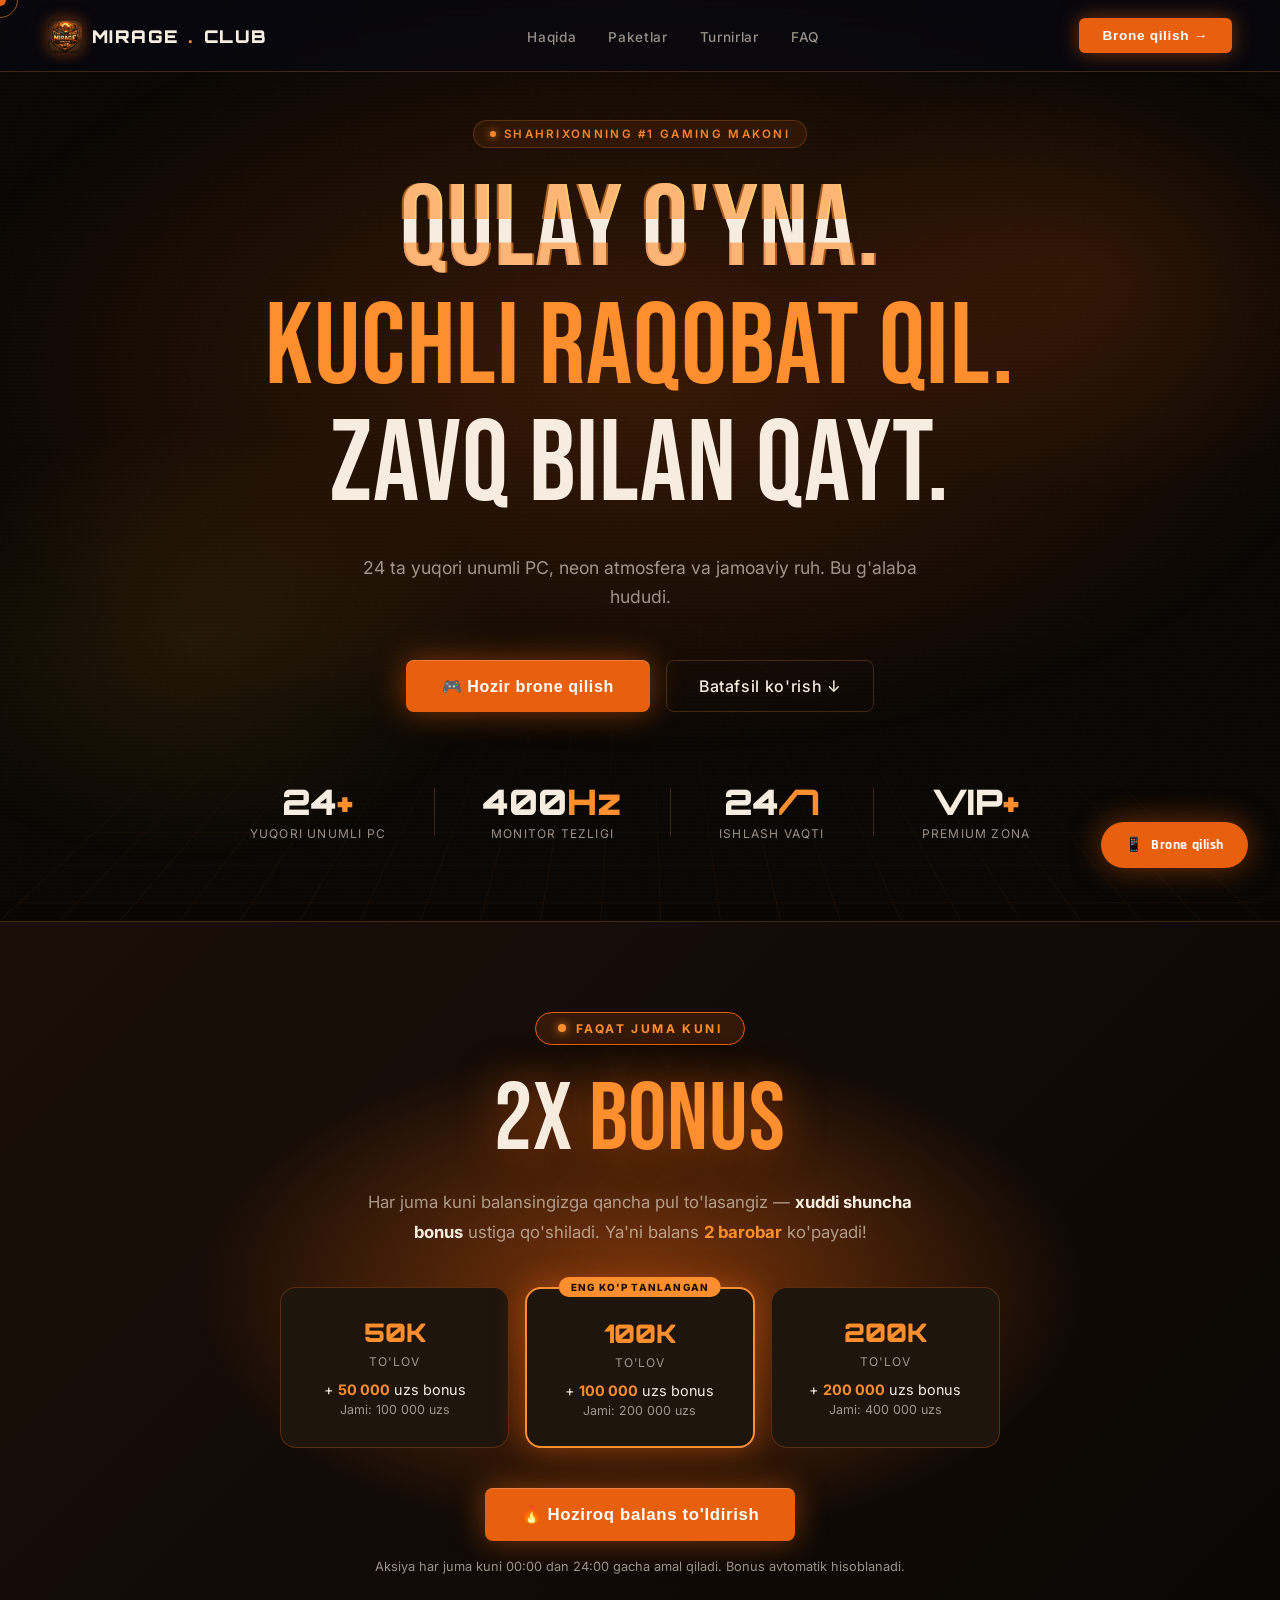
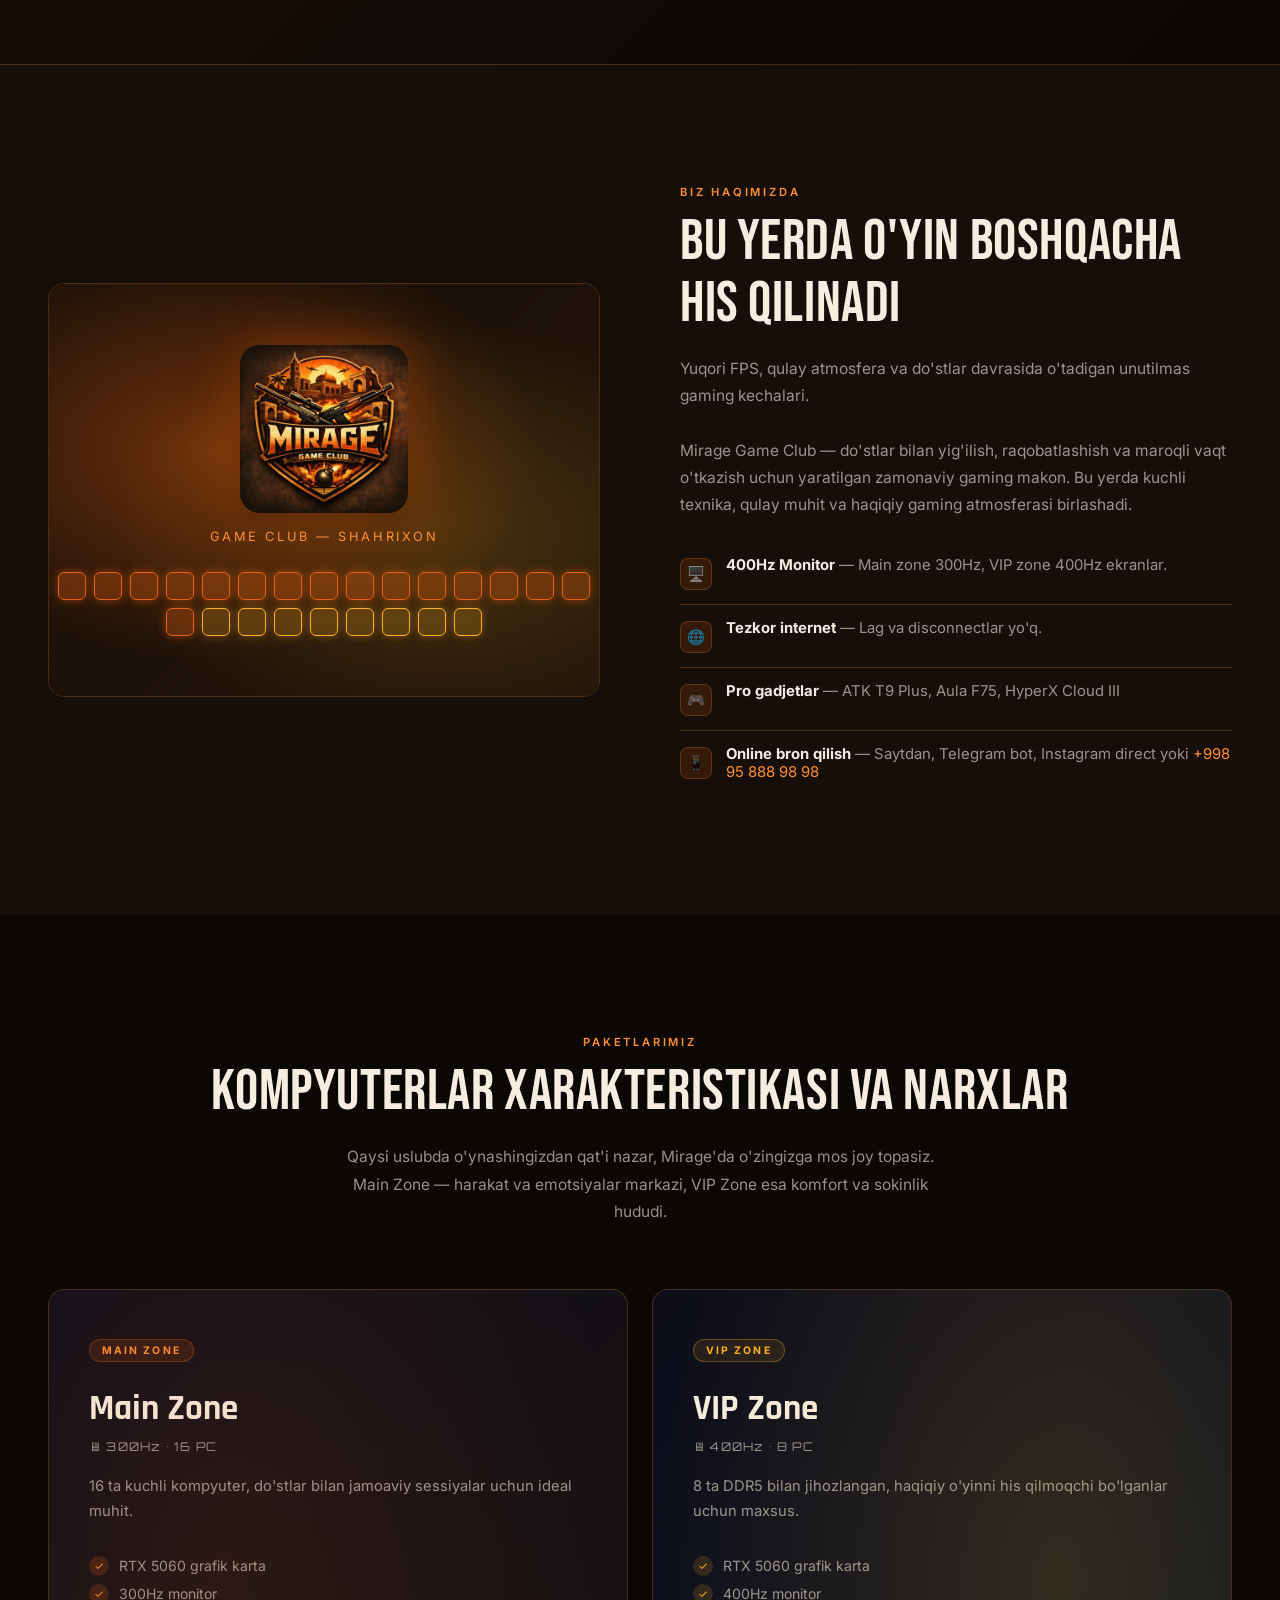
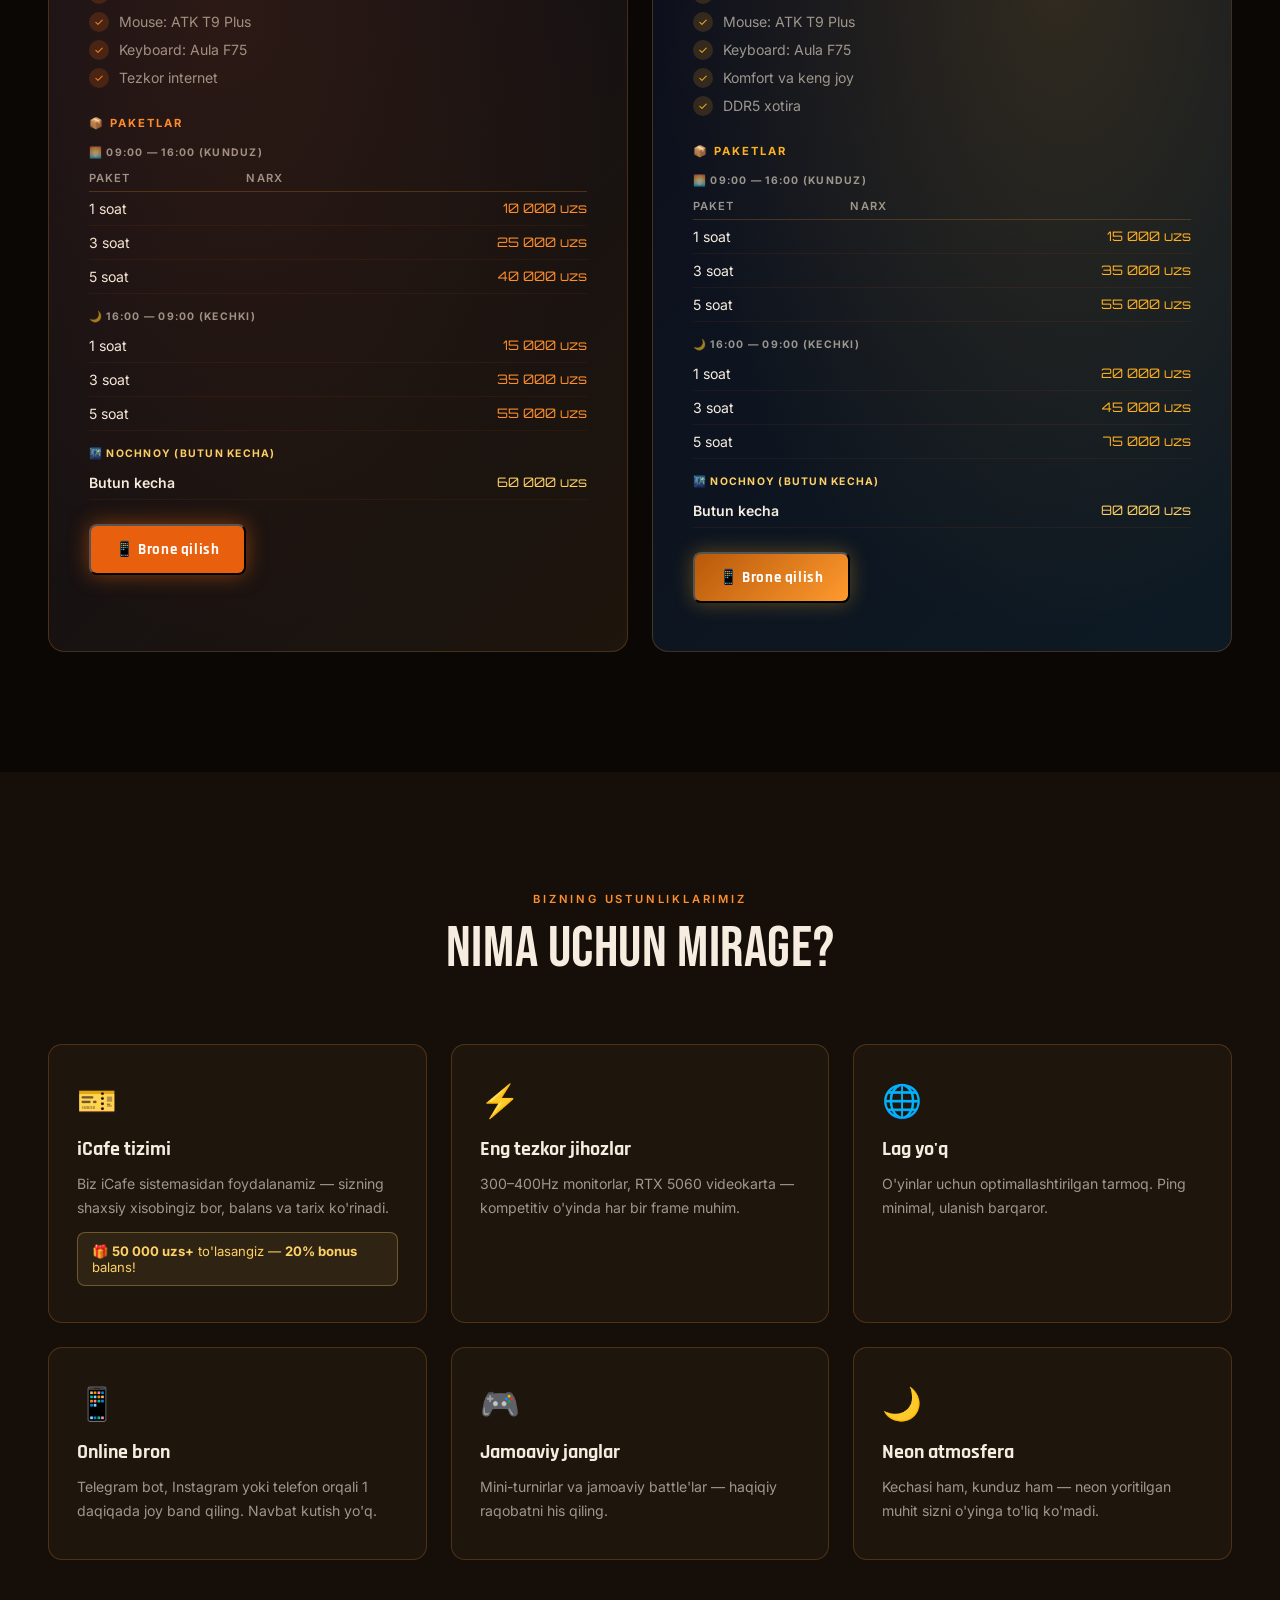
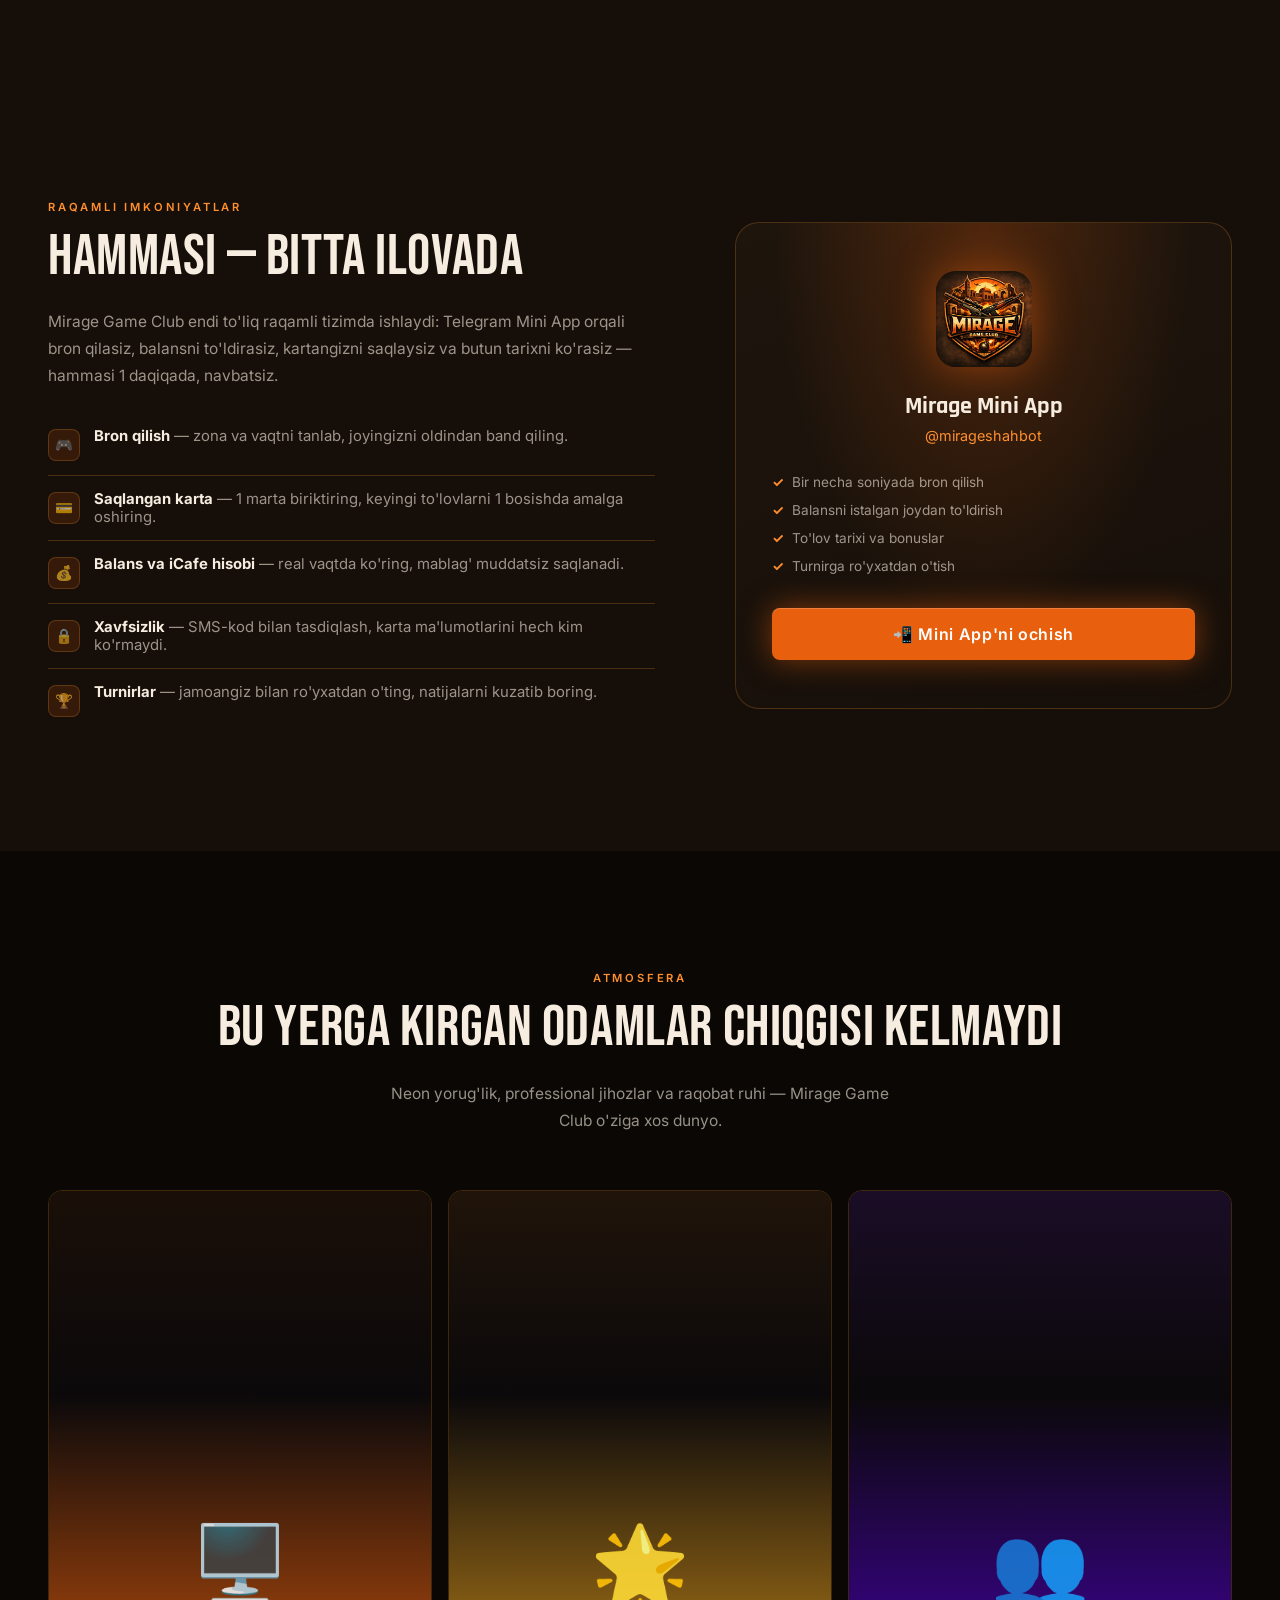
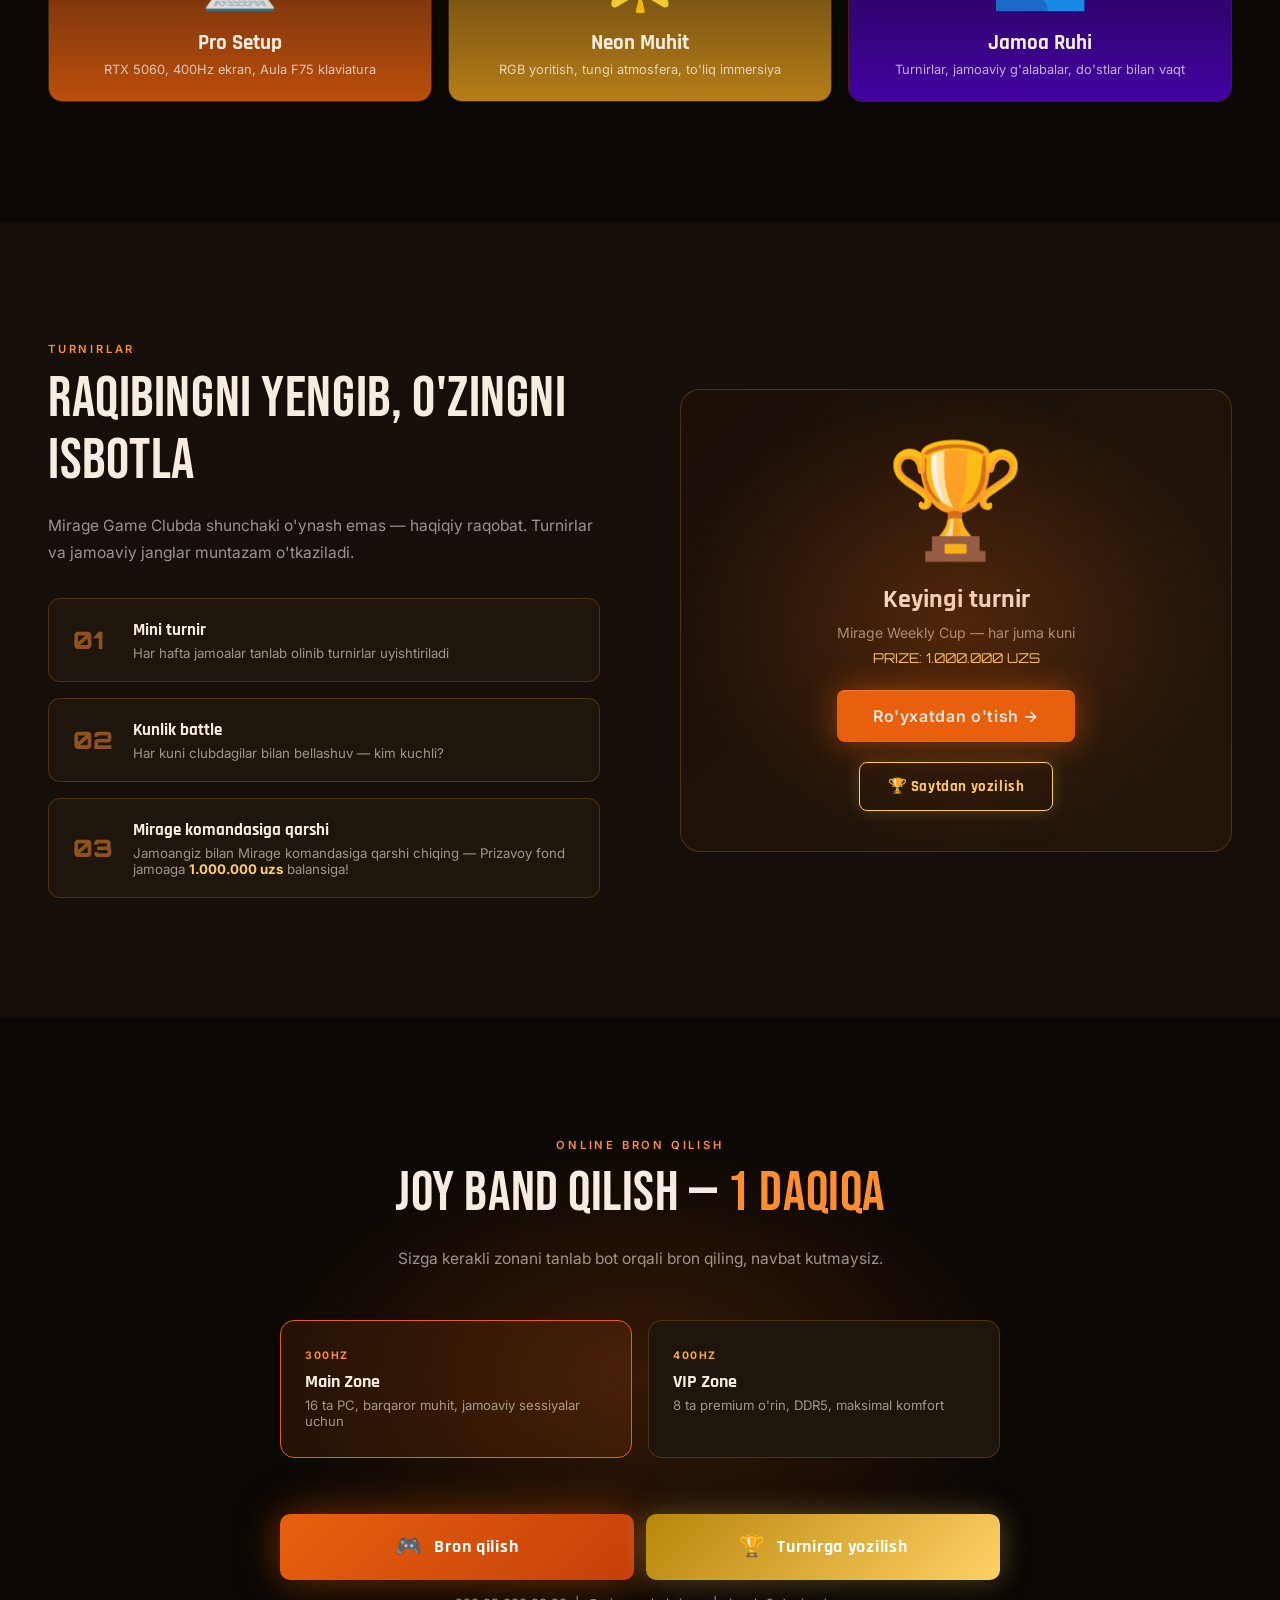
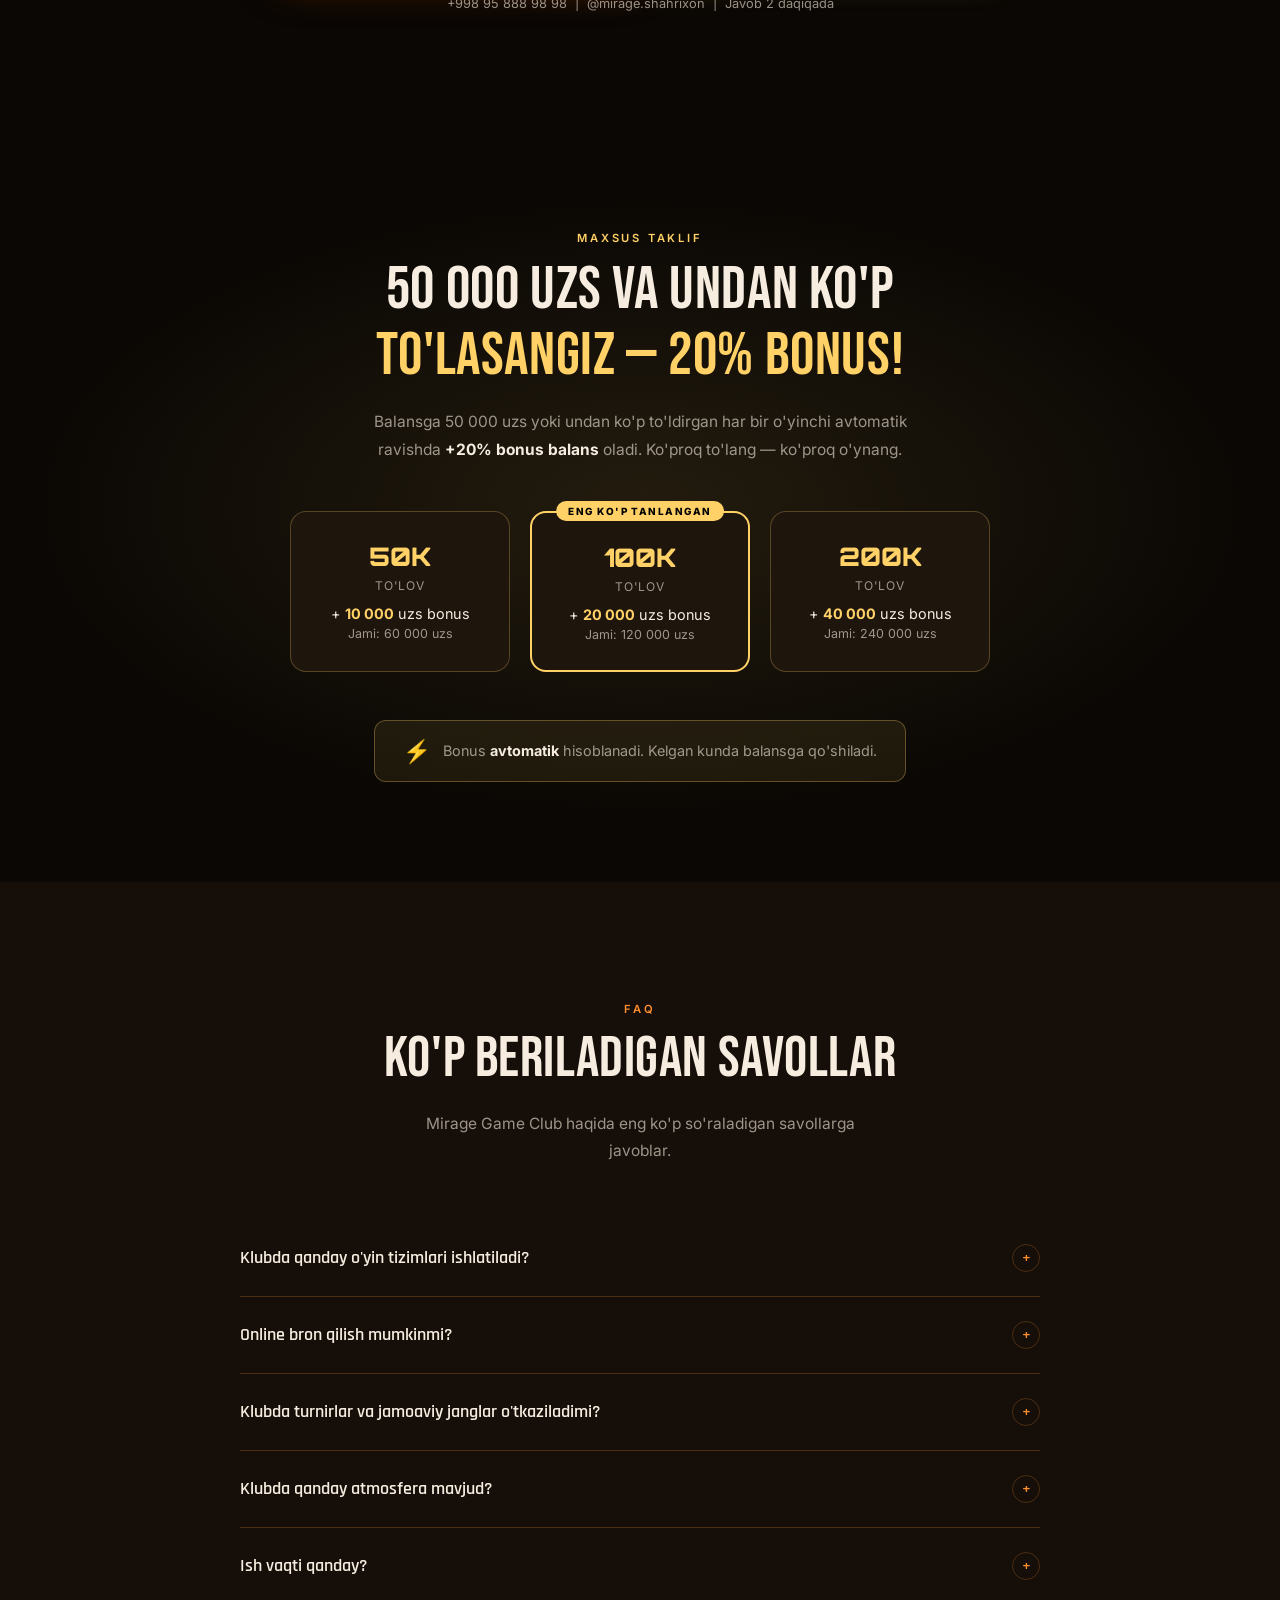
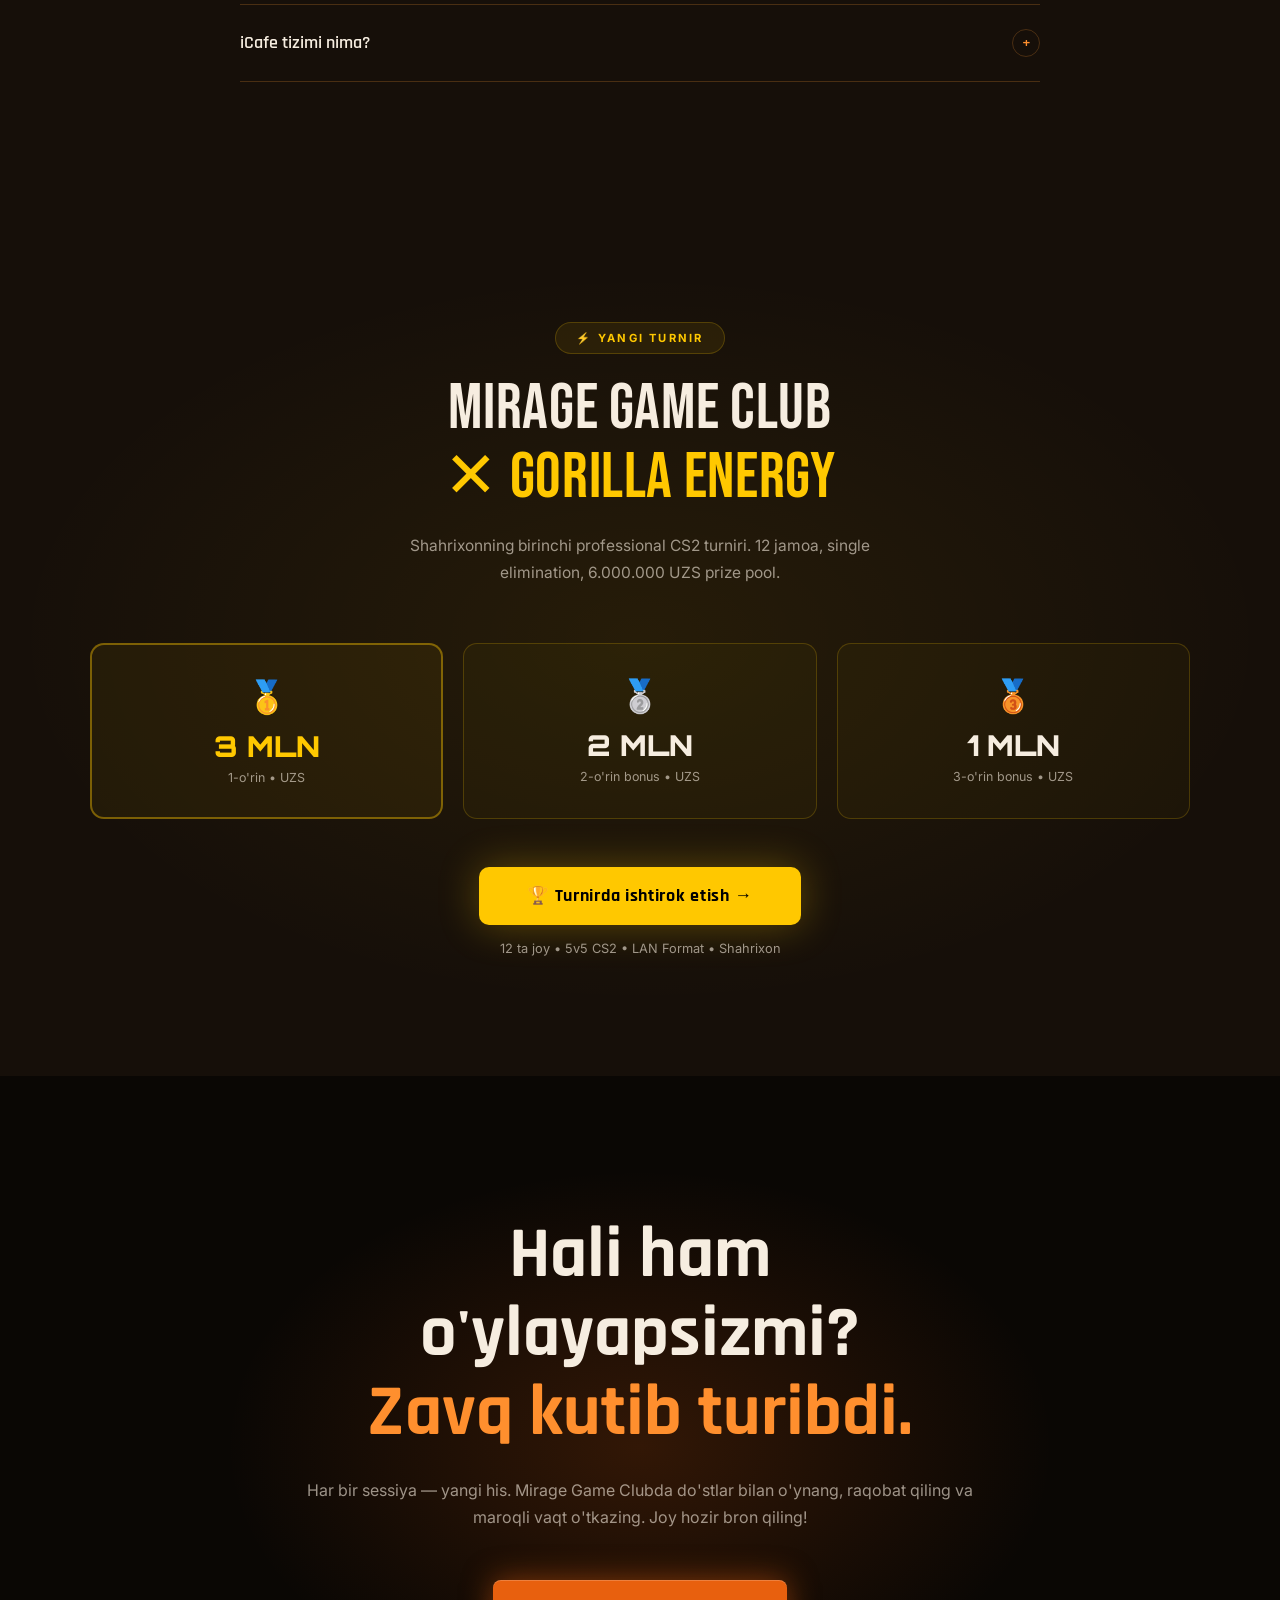
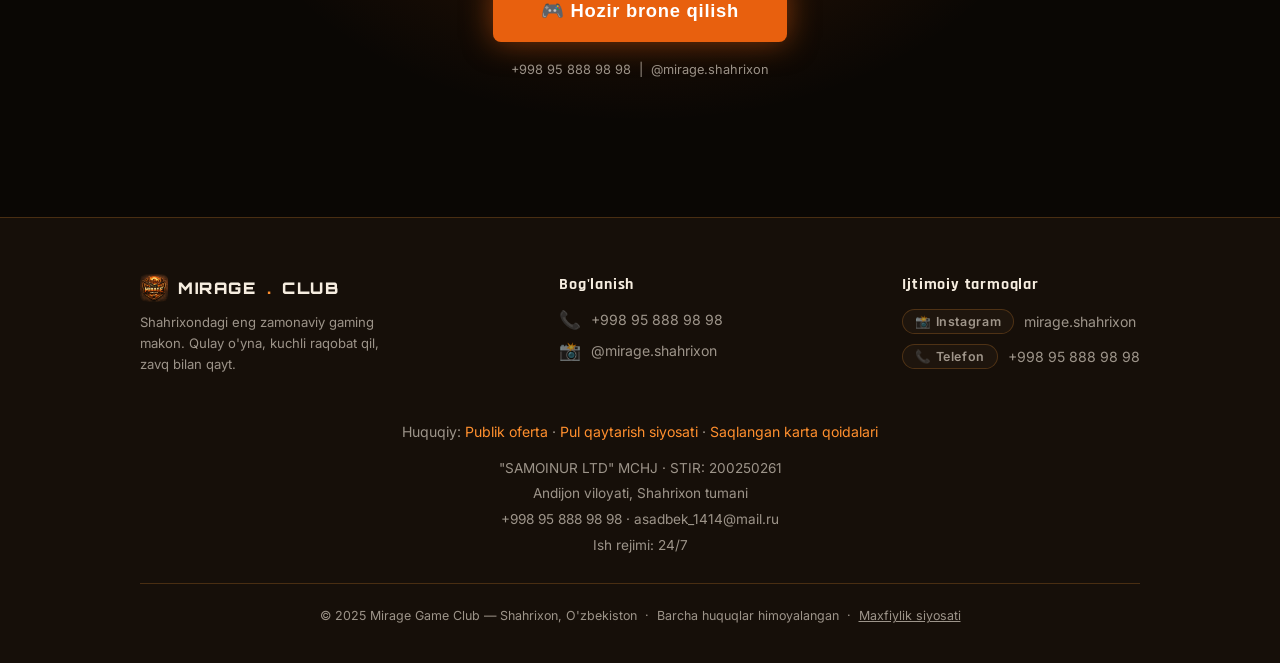
==== commit 985d2107: "Redesign site with amber/black tactical theme matching new logo Recolors the whole site (index.html," ====
--- a/index.html
+++ b/index.html
@@ -3,32 +3,35 @@
 <head>
 <meta charset="UTF-8">
 <meta name="google-site-verification" content="Maa0Q3PEAaYUREPWhNzmXilBjXo--Voq5-dmtlSBwbQ" />
-<meta name="description" content="Shahrixondagi eng zamonaviy gaming makon. 24 ta yuqori unumli PC, VIP zona, 300-400Hz monitorlar, neon atmosfera. Online bron qilish mumkin!">
+<meta name="description" content="Shahrixondagi eng zamonaviy gaming makon. 24 ta yuqori unumli PC, VIP zona, 300-400Hz monitorlar, jangovar atmosfera. Online bron qilish mumkin!">
 <meta name="keywords" content="game club shahrixon, gaming club, kompyuter klub shahrixon, mirage game club, e-sport shahrixon, bron qilish, VIP gaming">
 <meta name="author" content="Mirage Game Club">
 <meta property="og:title" content="Mirage Game Club — Shahrixon">
-<meta property="og:description" content="24 ta yuqori unumli PC, VIP zona, neon atmosfera. Qulay o'yna, kuchli raqobat qil!">
-<meta property="og:url" content="https://miragegameclub.netlify.app">
+<meta property="og:description" content="24 ta yuqori unumli PC, VIP zona, jangovar atmosfera. Qulay o'yna, kuchli raqobat qil!">
+<meta property="og:image" content="https://miragegameclub.uz/assets/logo-800.jpg">
+<meta property="og:url" content="https://miragegameclub.uz">
 <meta property="og:type" content="website">
-<link rel="canonical" href="https://miragegameclub.netlify.app">
+<link rel="canonical" href="https://miragegameclub.uz">
+<link rel="icon" type="image/png" sizes="32x32" href="/assets/favicon-32.png">
+<link rel="icon" type="image/png" sizes="16x16" href="/assets/favicon-16.png">
+<link rel="apple-touch-icon" href="/assets/logo-180.png">
 <meta name="viewport" content="width=device-width, initial-scale=1.0">
 <title>Mirage Game Club — Shahrixonning eng kuchli gaming makoni</title>
-<meta name="description" content="24 ta yuqori unumli PC, VIP zona, neon atmosfera. Mirage Game Clubda o'yna, raqobat qil, zavq bilan qayt.">
 <style>
-  @import url('https://fonts.googleapis.com/css2?family=Rajdhani:wght@400;500;600;700&family=Inter:wght@300;400;500;600&family=Orbitron:wght@700;900&display=swap');
+  @import url('https://fonts.googleapis.com/css2?family=Bebas+Neue&family=Rajdhani:wght@400;500;600;700&family=Inter:wght@300;400;500;600&family=Orbitron:wght@700;900&display=swap');
 
   :root {
-    --black: #080810;
-    --dark: #0d0d1a;
-    --card: #111128;
-    --border: rgba(120,80,255,0.18);
-    --neon: #7c3aff;
-    --neon-bright: #9f5fff;
-    --neon-glow: rgba(124,58,255,0.45);
-    --cyan: #00d4ff;
-    --cyan-glow: rgba(0,212,255,0.3);
-    --white: #f0eeff;
-    --muted: rgba(240,238,255,0.55);
+    --black: #0a0704;
+    --dark: #160f09;
+    --card: #1e150d;
+    --border: rgba(255,153,51,0.22);
+    --neon: #e8600e;
+    --neon-bright: #ff8f2e;
+    --neon-glow: rgba(232,96,14,0.5);
+    --cyan: #ffb020;
+    --cyan-glow: rgba(255,176,32,0.32);
+    --white: #f6ede0;
+    --muted: rgba(246,237,224,0.6);
     --gold: #ffd166;
   }
 
@@ -74,9 +77,11 @@
   }
   nav.scrolled { padding: 12px 48px; }
   .nav-logo {
+    display: flex; align-items: center; gap: 10px;
     font-family: 'Orbitron', monospace; font-size: 1.1rem; font-weight: 900;
     letter-spacing: 0.08em; color: var(--white); text-decoration: none;
   }
+  .nav-logo img { width: 34px; height: 34px; border-radius: 8px; box-shadow: 0 0 14px var(--neon-glow); }
   .nav-logo span { color: var(--neon-bright); }
   .nav-links { display: flex; gap: 32px; list-style: none; }
   .nav-links a {
@@ -101,9 +106,9 @@
   .hero-bg {
     position: absolute; inset: 0;
     background:
-      radial-gradient(ellipse 80% 60% at 50% 40%, rgba(124,58,255,0.22) 0%, transparent 70%),
-      radial-gradient(ellipse 40% 40% at 15% 70%, rgba(0,212,255,0.1) 0%, transparent 60%),
-      radial-gradient(ellipse 40% 40% at 85% 30%, rgba(124,58,255,0.12) 0%, transparent 60%);
+      radial-gradient(ellipse 80% 60% at 50% 40%, rgba(232,96,14,0.22) 0%, transparent 70%),
+      radial-gradient(ellipse 40% 40% at 15% 70%, rgba(255,176,32,0.1) 0%, transparent 60%),
+      radial-gradient(ellipse 40% 40% at 85% 30%, rgba(232,96,14,0.12) 0%, transparent 60%);
     animation: bgPulse 6s ease-in-out infinite alternate;
   }
   @keyframes bgPulse { 0% { opacity: 0.8; } 100% { opacity: 1; } }
@@ -111,8 +116,8 @@
   .grid-floor {
     position: absolute; bottom: 0; left: 0; right: 0; height: 55%;
     background-image:
-      linear-gradient(rgba(124,58,255,0.12) 1px, transparent 1px),
-      linear-gradient(90deg, rgba(124,58,255,0.12) 1px, transparent 1px);
+      linear-gradient(rgba(232,96,14,0.12) 1px, transparent 1px),
+      linear-gradient(90deg, rgba(232,96,14,0.12) 1px, transparent 1px);
     background-size: 60px 60px;
     mask-image: linear-gradient(to top, rgba(0,0,0,0.6) 0%, transparent 100%);
     transform: perspective(600px) rotateX(45deg); transform-origin: bottom center;
@@ -125,7 +130,7 @@
     font-size: 0.72rem; font-weight: 600; letter-spacing: 0.2em;
     text-transform: uppercase; color: var(--neon-bright); margin-bottom: 24px;
     padding: 6px 16px; border: 1px solid var(--border); border-radius: 100px;
-    background: rgba(124,58,255,0.1);
+    background: rgba(232,96,14,0.1);
   }
   .hero-eyebrow::before {
     content: ''; width: 6px; height: 6px; border-radius: 50%;
@@ -135,10 +140,11 @@
   @keyframes blink { 0%,100% { opacity: 1; } 50% { opacity: 0.3; } }
 
   .hero-title {
-    font-family: 'Rajdhani', sans-serif;
-    font-size: clamp(2.8rem, 8vw, 6.5rem);
-    font-weight: 700; line-height: 1.05; letter-spacing: -0.01em;
+    font-family: 'Bebas Neue', 'Rajdhani', sans-serif;
+    font-size: clamp(3.2rem, 9vw, 7.5rem);
+    font-weight: 400; line-height: 1.02; letter-spacing: 0.01em;
     margin-bottom: 28px; position: relative; z-index: 2;
+    text-transform: uppercase;
   }
   .hero-title .accent { color: var(--neon-bright); }
   .hero-title .glitch { position: relative; display: inline-block; }
@@ -197,7 +203,7 @@
     text-decoration: none; letter-spacing: 0.04em; transition: all 0.25s;
     border: 1px solid var(--border); cursor: none;
   }
-  .btn-ghost:hover { border-color: var(--neon); background: rgba(124,58,255,0.1); }
+  .btn-ghost:hover { border-color: var(--neon); background: rgba(232,96,14,0.1); }
 
   .hero-stats {
     display: flex; gap: 48px; justify-content: center;
@@ -225,8 +231,9 @@
     text-transform: uppercase; color: var(--neon-bright); margin-bottom: 12px;
   }
   .section-title {
-    font-family: 'Rajdhani', sans-serif; font-size: clamp(2rem, 4vw, 3.2rem);
-    font-weight: 700; line-height: 1.1; margin-bottom: 20px;
+    font-family: 'Bebas Neue', 'Rajdhani', sans-serif; font-size: clamp(2.3rem, 4.5vw, 3.6rem);
+    font-weight: 400; line-height: 1.08; margin-bottom: 20px; letter-spacing: 0.01em;
+    text-transform: uppercase;
   }
   .section-body { color: var(--muted); line-height: 1.75; font-size: 0.97rem; }
 
@@ -242,11 +249,15 @@
   .about-visual-inner {
     width: 100%; height: 100%;
     background:
-      radial-gradient(ellipse at 30% 40%, rgba(124,58,255,0.4) 0%, transparent 60%),
-      radial-gradient(ellipse at 70% 60%, rgba(0,212,255,0.2) 0%, transparent 60%),
-      linear-gradient(135deg, #0d0d2b 0%, #130d24 100%);
+      radial-gradient(ellipse at 30% 40%, rgba(232,96,14,0.4) 0%, transparent 60%),
+      radial-gradient(ellipse at 70% 60%, rgba(255,176,32,0.2) 0%, transparent 60%),
+      linear-gradient(135deg, #1a0f08 0%, #20140a 100%);
     display: flex; align-items: center; justify-content: center;
     flex-direction: column; gap: 16px;
+  }
+  .about-visual-logo {
+    width: 168px; height: 168px; border-radius: 20px;
+    box-shadow: 0 0 50px var(--neon-glow), 0 8px 30px rgba(0,0,0,0.5);
   }
   .about-visual-text {
     font-family: 'Orbitron', monospace; font-size: 4rem; font-weight: 900;
@@ -256,11 +267,11 @@
   .pc-icons { display: flex; gap: 8px; margin-top: 12px; flex-wrap: wrap; justify-content: center; }
   .pc-dot {
     width: 28px; height: 28px; border-radius: 6px;
-    background: rgba(124,58,255,0.3); border: 1px solid var(--neon);
+    background: rgba(232,96,14,0.3); border: 1px solid var(--neon);
     animation: pcBlink 2s ease infinite; box-shadow: 0 0 10px var(--neon-glow);
   }
   .pc-dot:nth-child(odd) { animation-delay: 0.3s; }
-  .pc-dot.vip { background: rgba(0,212,255,0.2); border-color: var(--cyan); box-shadow: 0 0 10px var(--cyan-glow); }
+  .pc-dot.vip { background: rgba(255,176,32,0.2); border-color: var(--cyan); box-shadow: 0 0 10px var(--cyan-glow); }
   @keyframes pcBlink { 0%,100% { opacity: 0.7; } 50% { opacity: 1; } }
 
   .features-list { list-style: none; margin-top: 24px; }
@@ -272,7 +283,7 @@
   .features-list li:last-child { border-bottom: none; }
   .feat-icon {
     width: 32px; height: 32px; border-radius: 8px;
-    background: rgba(124,58,255,0.15); border: 1px solid var(--border);
+    background: rgba(232,96,14,0.15); border: 1px solid var(--border);
     display: flex; align-items: center; justify-content: center;
     font-size: 0.9rem; flex-shrink: 0; margin-top: 2px;
   }
@@ -285,17 +296,17 @@
     position: relative; overflow: hidden; transition: border-color 0.3s, transform 0.3s; cursor: default;
   }
   .zone-card:hover { border-color: var(--neon); transform: translateY(-4px); }
-  .zone-card.main { background: linear-gradient(135deg, #0d0d1a 0%, #130d28 100%); }
+  .zone-card.main { background: linear-gradient(135deg, #0d0d1a 0%, #1e150c 100%); }
   .zone-card.vip { background: linear-gradient(135deg, #0d0d1a 0%, #0d1a24 100%); }
-  .zone-card.vip .zone-glow { background: radial-gradient(ellipse at 70% 30%, rgba(0,212,255,0.15) 0%, transparent 70%); }
-  .zone-glow { position: absolute; inset: 0; background: radial-gradient(ellipse at 30% 30%, rgba(124,58,255,0.12) 0%, transparent 70%); pointer-events: none; }
+  .zone-card.vip .zone-glow { background: radial-gradient(ellipse at 70% 30%, rgba(255,176,32,0.15) 0%, transparent 70%); }
+  .zone-glow { position: absolute; inset: 0; background: radial-gradient(ellipse at 30% 30%, rgba(232,96,14,0.12) 0%, transparent 70%); pointer-events: none; }
   .zone-tag {
     display: inline-block; font-size: 0.65rem; font-weight: 700;
     letter-spacing: 0.2em; text-transform: uppercase; padding: 4px 12px;
     border-radius: 100px; margin-bottom: 24px;
   }
-  .zone-card.main .zone-tag { color: var(--neon-bright); background: rgba(124,58,255,0.15); border: 1px solid rgba(124,58,255,0.3); }
-  .zone-card.vip .zone-tag { color: var(--cyan); background: rgba(0,212,255,0.1); border: 1px solid rgba(0,212,255,0.3); }
+  .zone-card.main .zone-tag { color: var(--neon-bright); background: rgba(232,96,14,0.15); border: 1px solid rgba(232,96,14,0.3); }
+  .zone-card.vip .zone-tag { color: var(--cyan); background: rgba(255,176,32,0.1); border: 1px solid rgba(255,176,32,0.3); }
   .zone-name { font-family: 'Rajdhani', sans-serif; font-size: 2.2rem; font-weight: 700; margin-bottom: 8px; }
   .zone-hz { font-family: 'Orbitron', monospace; font-size: 0.75rem; color: var(--muted); letter-spacing: 0.1em; margin-bottom: 20px; }
   .zone-desc { color: var(--muted); font-size: 0.92rem; line-height: 1.7; margin-bottom: 32px; }
@@ -303,10 +314,10 @@
   .zone-perks li { display: flex; align-items: center; gap: 10px; font-size: 0.88rem; color: var(--muted); }
   .zone-perks li::before {
     content: '✓'; width: 20px; height: 20px; border-radius: 50%;
-    background: rgba(124,58,255,0.2); display: flex; align-items: center;
+    background: rgba(232,96,14,0.2); display: flex; align-items: center;
     justify-content: center; font-size: 0.7rem; color: var(--neon-bright); flex-shrink: 0;
   }
-  .zone-card.vip .zone-perks li::before { background: rgba(0,212,255,0.15); color: var(--cyan); }
+  .zone-card.vip .zone-perks li::before { background: rgba(255,176,32,0.15); color: var(--cyan); }
 
   /* PAKET TABLE */
   .zone-packages { margin-top: 28px; }
@@ -321,7 +332,7 @@
     text-transform: uppercase; color: var(--muted); padding: 6px 0; text-align: left;
     border-bottom: 1px solid var(--border);
   }
-  .pkg-table td { font-size: 0.88rem; padding: 8px 0; border-bottom: 1px solid rgba(120,80,255,0.08); color: var(--white); }
+  .pkg-table td { font-size: 0.88rem; padding: 8px 0; border-bottom: 1px solid rgba(232,96,14,0.08); color: var(--white); }
   .pkg-table td:last-child { text-align: right; font-family: 'Orbitron', monospace; font-size: 0.82rem; color: var(--neon-bright); }
   .zone-card.vip .pkg-table td:last-child { color: var(--cyan); }
   .pkg-time-label {
@@ -337,7 +348,7 @@
     font-family: 'Rajdhani', sans-serif; transition: all 0.25s;
     box-shadow: 0 0 20px var(--neon-glow);
   }
-  .zone-card.vip .zone-book-btn { background: linear-gradient(135deg, #0088aa, #00b8d9); box-shadow: 0 0 20px var(--cyan-glow); }
+  .zone-card.vip .zone-book-btn { background: linear-gradient(135deg, #b8590a, #ff9a2e); box-shadow: 0 0 20px var(--cyan-glow); }
   .zone-book-btn:hover { transform: translateY(-2px); box-shadow: 0 0 35px var(--neon-glow); }
 
   #why { padding: 120px 48px; background: var(--dark); }
@@ -353,14 +364,34 @@
   .why-card h3 { font-family: 'Rajdhani', sans-serif; font-size: 1.25rem; font-weight: 700; margin-bottom: 10px; }
   .why-card p { font-size: 0.88rem; color: var(--muted); line-height: 1.7; }
 
+  #miniapp { padding: 120px 48px; background: var(--dark); }
+  .miniapp-inner { max-width: 1200px; margin: 0 auto; display: grid; grid-template-columns: 1.1fr 0.9fr; gap: 80px; align-items: center; }
+  .miniapp-card {
+    background: linear-gradient(160deg, var(--card) 0%, var(--dark) 100%);
+    border: 1px solid var(--border); border-radius: 24px; padding: 48px 36px;
+    text-align: center; position: relative; overflow: hidden;
+  }
+  .miniapp-card::before {
+    content: ''; position: absolute; inset: 0;
+    background: radial-gradient(ellipse at 50% 0%, var(--neon-glow) 0%, transparent 60%);
+    opacity: 0.5; pointer-events: none;
+  }
+  .miniapp-card img { width: 96px; height: 96px; border-radius: 20px; box-shadow: 0 0 40px var(--neon-glow); position: relative; z-index: 2; margin-bottom: 20px; }
+  .miniapp-card h3 { font-family: 'Rajdhani', sans-serif; font-size: 1.5rem; font-weight: 700; position: relative; z-index: 2; margin-bottom: 6px; }
+  .miniapp-card .miniapp-handle { color: var(--neon-bright); font-size: 0.9rem; margin-bottom: 24px; position: relative; z-index: 2; }
+  .miniapp-card .miniapp-features { list-style: none; text-align: left; margin-bottom: 28px; position: relative; z-index: 2; }
+  .miniapp-card .miniapp-features li { font-size: 0.85rem; color: var(--muted); padding: 6px 0; display: flex; align-items: center; gap: 8px; }
+  .miniapp-card .miniapp-features li::before { content: '✓'; color: var(--neon-bright); font-weight: 700; }
+  .miniapp-card a.btn-primary { position: relative; z-index: 2; width: 100%; justify-content: center; }
+
   #atmosphere { padding: 120px 48px; background: var(--black); overflow: hidden; }
   .atm-inner { max-width: 1200px; margin: 0 auto; text-align: center; }
   .atm-grid { display: grid; grid-template-columns: repeat(3, 1fr); gap: 16px; margin-top: 56px; }
   .atm-card { border-radius: 14px; aspect-ratio: 3/4; border: 1px solid var(--border); overflow: hidden; position: relative; transition: transform 0.4s; }
   .atm-card:hover { transform: scale(1.02); }
   .atm-card-inner { width: 100%; height: 100%; display: flex; flex-direction: column; align-items: center; justify-content: flex-end; padding: 24px; }
-  .atm-card:nth-child(1) .atm-card-inner { background: linear-gradient(to top, rgba(124,58,255,0.8) 0%, rgba(13,13,26,0.3) 60%, #0d0d26 100%); }
-  .atm-card:nth-child(2) .atm-card-inner { background: linear-gradient(to top, rgba(0,212,255,0.7) 0%, rgba(13,13,26,0.3) 60%, #0d1a2a 100%); }
+  .atm-card:nth-child(1) .atm-card-inner { background: linear-gradient(to top, rgba(232,96,14,0.8) 0%, rgba(13,13,26,0.3) 60%, #1a0f08 100%); }
+  .atm-card:nth-child(2) .atm-card-inner { background: linear-gradient(to top, rgba(255,176,32,0.7) 0%, rgba(13,13,26,0.3) 60%, #20140a 100%); }
   .atm-card:nth-child(3) .atm-card-inner { background: linear-gradient(to top, rgba(80,0,200,0.8) 0%, rgba(13,13,26,0.3) 60%, #1a0d26 100%); }
   .atm-big-icon { font-size: 5rem; margin-bottom: 16px; opacity: 0.9; }
   .atm-card-label { font-family: 'Rajdhani', sans-serif; font-size: 1.3rem; font-weight: 700; text-align: center; }
@@ -379,10 +410,10 @@
   .tourn-text p { font-size: 0.83rem; color: var(--muted); }
   .tourn-visual {
     position: relative; padding: 40px; border-radius: 20px;
-    background: linear-gradient(135deg, #0d0d28 0%, #130028 100%);
+    background: linear-gradient(135deg, #1a0f08 0%, #22160a 100%);
     border: 1px solid var(--border); text-align: center; overflow: hidden;
   }
-  .tourn-glow { position: absolute; inset: 0; background: radial-gradient(ellipse at 50% 50%, rgba(124,58,255,0.25) 0%, transparent 70%); pointer-events: none; }
+  .tourn-glow { position: absolute; inset: 0; background: radial-gradient(ellipse at 50% 50%, rgba(232,96,14,0.25) 0%, transparent 70%); pointer-events: none; }
   .trophy-big { font-size: 7rem; display: block; margin-bottom: 16px; animation: trophyFloat 3s ease-in-out infinite; }
   @keyframes trophyFloat { 0%,100% { transform: translateY(0); } 50% { transform: translateY(-12px); } }
   .tourn-visual h3 { font-family: 'Rajdhani', sans-serif; font-size: 1.6rem; font-weight: 700; margin-bottom: 8px; }
@@ -392,7 +423,7 @@
   .booking-glow {
     position: absolute; top: 50%; left: 50%; transform: translate(-50%, -50%);
     width: 800px; height: 500px; border-radius: 50%;
-    background: radial-gradient(ellipse, rgba(124,58,255,0.2) 0%, transparent 70%); pointer-events: none;
+    background: radial-gradient(ellipse, rgba(232,96,14,0.2) 0%, transparent 70%); pointer-events: none;
   }
   .booking-inner { max-width: 720px; margin: 0 auto; text-align: center; position: relative; z-index: 2; }
   .booking-inner .section-title { font-size: clamp(2rem, 5vw, 3.5rem); }
@@ -401,13 +432,13 @@
     padding: 28px 24px; border-radius: 14px; border: 1px solid var(--border);
     background: var(--card); cursor: pointer; transition: all 0.25s;
   }
-  .booking-opt:hover, .booking-opt.active { border-color: var(--neon); background: rgba(124,58,255,0.1); }
+  .booking-opt:hover, .booking-opt.active { border-color: var(--neon); background: rgba(232,96,14,0.1); }
   .booking-opt-tag { font-size: 0.65rem; font-weight: 700; letter-spacing: 0.15em; text-transform: uppercase; color: var(--neon-bright); margin-bottom: 8px; }
   .booking-opt h3 { font-family: 'Rajdhani', sans-serif; font-size: 1.15rem; font-weight: 700; margin-bottom: 4px; }
   .booking-opt p { font-size: 0.82rem; color: var(--muted); }
   .book-btn {
     display: inline-flex; align-items: center; justify-content: center; gap: 12px;
-    background: linear-gradient(135deg, var(--neon) 0%, #5a00e0 100%); color: #fff;
+    background: linear-gradient(135deg, var(--neon) 0%, #c4400a 100%); color: #fff;
     padding: 20px 56px; border-radius: 10px; font-size: 1.1rem; font-weight: 700;
     text-decoration: none; letter-spacing: 0.04em; transition: all 0.3s;
     box-shadow: 0 0 40px var(--neon-glow), 0 4px 24px rgba(0,0,0,0.4);
@@ -438,7 +469,7 @@
   .final-glow {
     position: absolute; top: 50%; left: 50%; transform: translate(-50%, -50%);
     width: 900px; height: 600px;
-    background: radial-gradient(ellipse, rgba(124,58,255,0.18) 0%, transparent 65%); pointer-events: none;
+    background: radial-gradient(ellipse, rgba(232,96,14,0.18) 0%, transparent 65%); pointer-events: none;
   }
   .final-inner { position: relative; z-index: 2; max-width: 700px; margin: 0 auto; }
   .final-title { font-family: 'Rajdhani', sans-serif; font-size: clamp(2.5rem, 6vw, 4.5rem); font-weight: 700; line-height: 1.1; margin-bottom: 24px; }
@@ -448,7 +479,8 @@
   footer { padding: 56px 48px 40px; background: var(--dark); border-top: 1px solid var(--border); position: relative; z-index: 2; }
   .footer-inner { max-width: 1000px; margin: 0 auto; }
   .footer-top { display: flex; align-items: flex-start; justify-content: space-between; gap: 40px; flex-wrap: wrap; margin-bottom: 40px; }
-  .footer-logo { font-family: 'Orbitron', monospace; font-size: 1rem; font-weight: 900; color: var(--white); letter-spacing: 0.1em; margin-bottom: 10px; }
+  .footer-logo { display: flex; align-items: center; gap: 10px; font-family: 'Orbitron', monospace; font-size: 1rem; font-weight: 900; color: var(--white); letter-spacing: 0.1em; margin-bottom: 10px; }
+  .footer-logo img { width: 28px; height: 28px; border-radius: 6px; }
   .footer-logo span { color: var(--neon-bright); }
   .footer-tagline { font-size: 0.82rem; color: var(--muted); max-width: 240px; line-height: 1.6; }
   .footer-contact h4 { font-family: 'Rajdhani', sans-serif; font-size: 1rem; font-weight: 700; margin-bottom: 14px; letter-spacing: 0.05em; }
@@ -497,6 +529,32 @@
     50% { box-shadow: 0 0 50px var(--neon-glow), 0 4px 20px rgba(0,0,0,0.5); }
   }
 
+  .juma-glow {
+    position: absolute; top: 50%; left: 50%; transform: translate(-50%,-50%);
+    width: 900px; height: 500px; border-radius: 50%; pointer-events: none;
+    background: radial-gradient(ellipse, var(--neon-glow) 0%, transparent 70%);
+    animation: jumaGlowPulse 3s ease-in-out infinite;
+  }
+  @keyframes jumaGlowPulse {
+    0%,100% { opacity: 0.6; } 50% { opacity: 1; }
+  }
+  .juma-pulse { text-shadow: 0 0 40px var(--neon-glow); animation: jumaTextPulse 2.4s ease-in-out infinite; }
+  @keyframes jumaTextPulse {
+    0%,100% { text-shadow: 0 0 30px var(--neon-glow); }
+    50% { text-shadow: 0 0 60px var(--neon-glow), 0 0 100px var(--neon-glow); }
+  }
+  .juma-card {
+    background: var(--card); border: 1px solid rgba(232,96,14,0.3); border-radius: 16px;
+    padding: 28px 20px; transition: transform 0.3s, border-color 0.3s; position: relative;
+  }
+  .juma-card:hover { transform: translateY(-4px); border-color: var(--neon-bright); }
+  .juma-card.featured { border: 2px solid var(--neon-bright); box-shadow: 0 0 30px var(--neon-glow); }
+  .juma-card-badge {
+    position: absolute; top: -12px; left: 50%; transform: translateX(-50%);
+    background: var(--neon-bright); color: #1a0f08; font-size: 0.62rem; font-weight: 800;
+    letter-spacing: 0.12em; padding: 4px 12px; border-radius: 100px; white-space: nowrap;
+  }
+
   .scanlines {
     position: absolute; inset: 0; pointer-events: none;
     background: repeating-linear-gradient(0deg, transparent, transparent 2px, rgba(0,0,0,0.05) 2px, rgba(0,0,0,0.05) 4px);
@@ -522,7 +580,7 @@
   }
   .modal-overlay.open { opacity: 1; pointer-events: all; }
   .modal {
-    background: #0f0f22; border: 1px solid var(--border);
+    background: #231609; border: 1px solid var(--border);
     border-radius: 20px; padding: 40px; width: 100%; max-width: 520px;
     position: relative; max-height: 90vh; overflow-y: auto;
     transform: translateY(30px); transition: transform 0.3s;
@@ -578,13 +636,13 @@
   .form-group input:focus,
   .form-group select:focus,
   .form-group textarea:focus { border-color: var(--neon); }
-  .form-group select option { background: #0f0f22; color: var(--white); }
+  .form-group select option { background: #231609; color: var(--white); }
   .form-group textarea { resize: vertical; min-height: 80px; }
   .form-row { display: grid; grid-template-columns: 1fr 1fr; gap: 12px; }
 
   .submit-btn {
     width: 100%; padding: 16px; margin-top: 8px;
-    background: linear-gradient(135deg, var(--neon), #5a00e0);
+    background: linear-gradient(135deg, var(--neon), #c4400a);
     border: none; border-radius: 10px; color: #fff;
     font-size: 1rem; font-weight: 700; font-family: 'Rajdhani', sans-serif;
     letter-spacing: 0.06em; cursor: none; transition: all 0.25s;
@@ -644,7 +702,7 @@
 </button>
 
 <nav id="navbar">
-  <a href="#hero" class="nav-logo">MIRAGE<span>.</span>CLUB</a>
+  <a href="#hero" class="nav-logo"><img src="/assets/logo-96.png" alt="Mirage Game Club" width="34" height="34">MIRAGE<span>.</span>CLUB</a>
   <ul class="nav-links">
     <li><a href="#about">Haqida</a></li>
     <li><a href="#zones">Paketlar</a></li>
@@ -705,12 +763,56 @@
   </div>
 </section>
 
+<!-- JUMA 2X BONUS BANNER -->
+<section id="juma-bonus" style="padding:90px 24px;background:linear-gradient(135deg,#1a0f08 0%,#0a0704 100%);position:relative;overflow:hidden;border-top:1px solid var(--border);border-bottom:1px solid var(--border);">
+  <div class="juma-glow"></div>
+  <div style="max-width:820px;margin:0 auto;text-align:center;position:relative;z-index:2;">
+    <div class="reveal" style="display:inline-flex;align-items:center;gap:10px;padding:8px 22px;border-radius:100px;background:rgba(232,96,14,0.15);border:1px solid var(--neon);margin-bottom:24px;">
+      <span style="width:8px;height:8px;border-radius:50%;background:var(--neon-bright);box-shadow:0 0 10px var(--neon-bright);animation:blink 1.2s ease infinite;"></span>
+      <span style="font-size:0.75rem;font-weight:700;letter-spacing:0.2em;text-transform:uppercase;color:var(--neon-bright);">Faqat juma kuni</span>
+    </div>
+    <h2 class="section-title juma-pulse reveal" style="font-size:clamp(3rem,10vw,6rem);margin-bottom:16px;">
+      2X <span style="color:var(--neon-bright)">BONUS</span>
+    </h2>
+    <p class="section-body reveal" style="max-width:560px;margin:0 auto 40px;font-size:1.05rem;">
+      Har juma kuni balansingizga qancha pul to'lasangiz — <strong style="color:var(--white)">xuddi shuncha bonus</strong> ustiga qo'shiladi. Ya'ni balans <strong style="color:var(--neon-bright)">2 barobar</strong> ko'payadi!
+    </p>
+
+    <div style="display:grid;grid-template-columns:repeat(3,1fr);gap:16px;max-width:720px;margin:0 auto 40px;">
+      <div class="juma-card reveal">
+        <div style="font-family:'Orbitron',monospace;font-size:1.6rem;font-weight:900;color:var(--neon-bright);margin-bottom:6px;">50K</div>
+        <div style="font-size:0.75rem;color:var(--muted);margin-bottom:12px;letter-spacing:0.08em;">TO'LOV</div>
+        <div style="font-size:0.9rem;color:var(--white);">+ <strong style="color:var(--neon-bright);">50 000</strong> uzs bonus</div>
+        <div style="font-size:0.78rem;color:var(--muted);margin-top:4px;">Jami: 100 000 uzs</div>
+      </div>
+      <div class="juma-card featured reveal">
+        <div class="juma-card-badge">ENG KO'P TANLANGAN</div>
+        <div style="font-family:'Orbitron',monospace;font-size:1.6rem;font-weight:900;color:var(--neon-bright);margin-bottom:6px;">100K</div>
+        <div style="font-size:0.75rem;color:var(--muted);margin-bottom:12px;letter-spacing:0.08em;">TO'LOV</div>
+        <div style="font-size:0.9rem;color:var(--white);">+ <strong style="color:var(--neon-bright);">100 000</strong> uzs bonus</div>
+        <div style="font-size:0.78rem;color:var(--muted);margin-top:4px;">Jami: 200 000 uzs</div>
+      </div>
+      <div class="juma-card reveal">
+        <div style="font-family:'Orbitron',monospace;font-size:1.6rem;font-weight:900;color:var(--neon-bright);margin-bottom:6px;">200K</div>
+        <div style="font-size:0.75rem;color:var(--muted);margin-bottom:12px;letter-spacing:0.08em;">TO'LOV</div>
+        <div style="font-size:0.9rem;color:var(--white);">+ <strong style="color:var(--neon-bright);">200 000</strong> uzs bonus</div>
+        <div style="font-size:0.78rem;color:var(--muted);margin-top:4px;">Jami: 400 000 uzs</div>
+      </div>
+    </div>
+
+    <button onclick="openModal('bron')" class="btn-primary reveal" style="font-size:1.05rem;border:none;cursor:none;">
+      🔥 Hoziroq balans to'ldirish
+    </button>
+    <p class="reveal" style="margin-top:18px;font-size:0.8rem;color:var(--muted)">Aksiya har juma kuni 00:00 dan 24:00 gacha amal qiladi. Bonus avtomatik hisoblanadi.</p>
+  </div>
+</section>
+
 <!-- ABOUT -->
 <section id="about">
   <div class="about-inner">
     <div class="about-visual reveal-left">
       <div class="about-visual-inner">
-        <div class="about-visual-text">MIRAGE</div>
+        <img src="/assets/logo-400.jpg" alt="Mirage Game Club logo" class="about-visual-logo">
         <div class="about-visual-sub">Game Club — Shahrixon</div>
         <div class="pc-icons">
           <div class="pc-dot"></div><div class="pc-dot"></div><div class="pc-dot"></div><div class="pc-dot"></div>
@@ -902,6 +1004,55 @@
         <span class="why-icon">🌙</span>
         <h3>Neon atmosfera</h3>
         <p>Kechasi ham, kunduz ham — neon yoritilgan muhit sizni o'yinga to'liq ko'madi.</p>
+      </div>
+    </div>
+  </div>
+</section>
+
+<!-- MINI APP / IMKONIYATLAR -->
+<section id="miniapp">
+  <div class="miniapp-inner">
+    <div class="reveal-left">
+      <div class="section-label">Raqamli imkoniyatlar</div>
+      <h2 class="section-title">Hammasi — bitta ilovada</h2>
+      <p class="section-body" style="margin-bottom:24px;">
+        Mirage Game Club endi to'liq raqamli tizimda ishlaydi: Telegram Mini App orqali bron qilasiz, balansni to'ldirasiz, kartangizni saqlaysiz va butun tarixni ko'rasiz — hammasi 1 daqiqada, navbatsiz.
+      </p>
+      <ul class="features-list">
+        <li>
+          <div class="feat-icon">🎮</div>
+          <div><strong style="color:var(--white)">Bron qilish</strong> — zona va vaqtni tanlab, joyingizni oldindan band qiling.</div>
+        </li>
+        <li>
+          <div class="feat-icon">💳</div>
+          <div><strong style="color:var(--white)">Saqlangan karta</strong> — 1 marta biriktiring, keyingi to'lovlarni 1 bosishda amalga oshiring.</div>
+        </li>
+        <li>
+          <div class="feat-icon">💰</div>
+          <div><strong style="color:var(--white)">Balans va iCafe hisobi</strong> — real vaqtda ko'ring, mablag' muddatsiz saqlanadi.</div>
+        </li>
+        <li>
+          <div class="feat-icon">🔒</div>
+          <div><strong style="color:var(--white)">Xavfsizlik</strong> — SMS-kod bilan tasdiqlash, karta ma'lumotlarini hech kim ko'rmaydi.</div>
+        </li>
+        <li>
+          <div class="feat-icon">🏆</div>
+          <div><strong style="color:var(--white)">Turnirlar</strong> — jamoangiz bilan ro'yxatdan o'ting, natijalarni kuzatib boring.</div>
+        </li>
+      </ul>
+    </div>
+    <div class="reveal-right">
+      <div class="miniapp-card">
+        <img src="/assets/logo-180.png" alt="Mirage Game Club Mini App">
+        <h3>Mirage Mini App</h3>
+        <div class="miniapp-handle">@mirageshahbot</div>
+        <ul class="miniapp-features">
+          <li>Bir necha soniyada bron qilish</li>
+          <li>Balansni istalgan joydan to'ldirish</li>
+          <li>To'lov tarixi va bonuslar</li>
+          <li>Turnirga ro'yxatdan o'tish</li>
+        </ul>
+        <a href="https://t.me/mirageshahbot" target="_blank" class="btn-primary">📲 Mini App'ni ochish</a>
       </div>
     </div>
   </div>
@@ -1261,7 +1412,7 @@
           <span style="font-size:0.82rem;font-weight:600;color:var(--white);">Bron depozitini to'lang</span>
         </div>
 
-        <div style="background:rgba(124,58,255,0.08);border:1px solid var(--border);border-radius:12px;padding:20px;margin-bottom:20px;text-align:center;">
+        <div style="background:rgba(232,96,14,0.08);border:1px solid var(--border);border-radius:12px;padding:20px;margin-bottom:20px;text-align:center;">
           <div style="font-size:0.75rem;color:var(--muted);margin-bottom:4px;letter-spacing:0.1em;text-transform:uppercase;">To'lov summasi</div>
           <div style="font-family:'Orbitron',monospace;font-size:2rem;font-weight:900;color:var(--neon-bright);">30 000 UZS</div>
           <div style="font-size:0.78rem;color:var(--muted);margin-top:6px;">Kelganda balansga yuklanadi ✓</div>
@@ -1303,7 +1454,7 @@
         <div id="after-payment" style="display:none;margin-bottom:10px;">
           <a href="https://t.me/miragesitebot" target="_blank"
              onclick="submitBron()"
-             style="display:flex;align-items:center;justify-content:center;gap:10px;padding:14px;border-radius:10px;background:rgba(124,58,255,0.15);border:1px solid var(--neon);color:var(--white);text-decoration:none;font-size:0.95rem;font-weight:600;font-family:'Rajdhani',sans-serif;letter-spacing:0.04em;transition:all 0.25s;">
+             style="display:flex;align-items:center;justify-content:center;gap:10px;padding:14px;border-radius:10px;background:rgba(232,96,14,0.15);border:1px solid var(--neon);color:var(--white);text-decoration:none;font-size:0.95rem;font-weight:600;font-family:'Rajdhani',sans-serif;letter-spacing:0.04em;transition:all 0.25s;">
             ✈️ Chekni @miragesitebot ga yuborish
           </a>
           <p style="font-size:0.75rem;color:var(--muted);text-align:center;margin-top:8px;">Chek + telefon raqamingizni yuboring. Admin 5 daqiqada tasdiqlaydi.</p>
@@ -1365,7 +1516,7 @@
   <div class="footer-inner">
     <div class="footer-top">
       <div>
-        <div class="footer-logo">MIRAGE<span>.</span>CLUB</div>
+        <div class="footer-logo"><img src="/assets/logo-96.png" alt="Mirage Game Club" width="28" height="28">MIRAGE<span>.</span>CLUB</div>
         <p class="footer-tagline">Shahrixondagi eng zamonaviy gaming makon. Qulay o'yna, kuchli raqobat qil, zavq bilan qayt.</p>
       </div>
 
@@ -1408,7 +1559,7 @@
 
     <div class="footer-bottom">
       © 2025 Mirage Game Club — Shahrixon, O'zbekiston &nbsp;·&nbsp; Barcha huquqlar himoyalangan
-      &nbsp;·&nbsp; <a href="/privacy-policy.html" style="color: var(--muted); text-decoration: underline;">Maxfiylik siyosati</a>
+      &nbsp;·&nbsp; <a href="/maxfiylik-siyosati/" style="color: var(--muted); text-decoration: underline;">Maxfiylik siyosati</a>
     </div>
   </div>
 </footer>
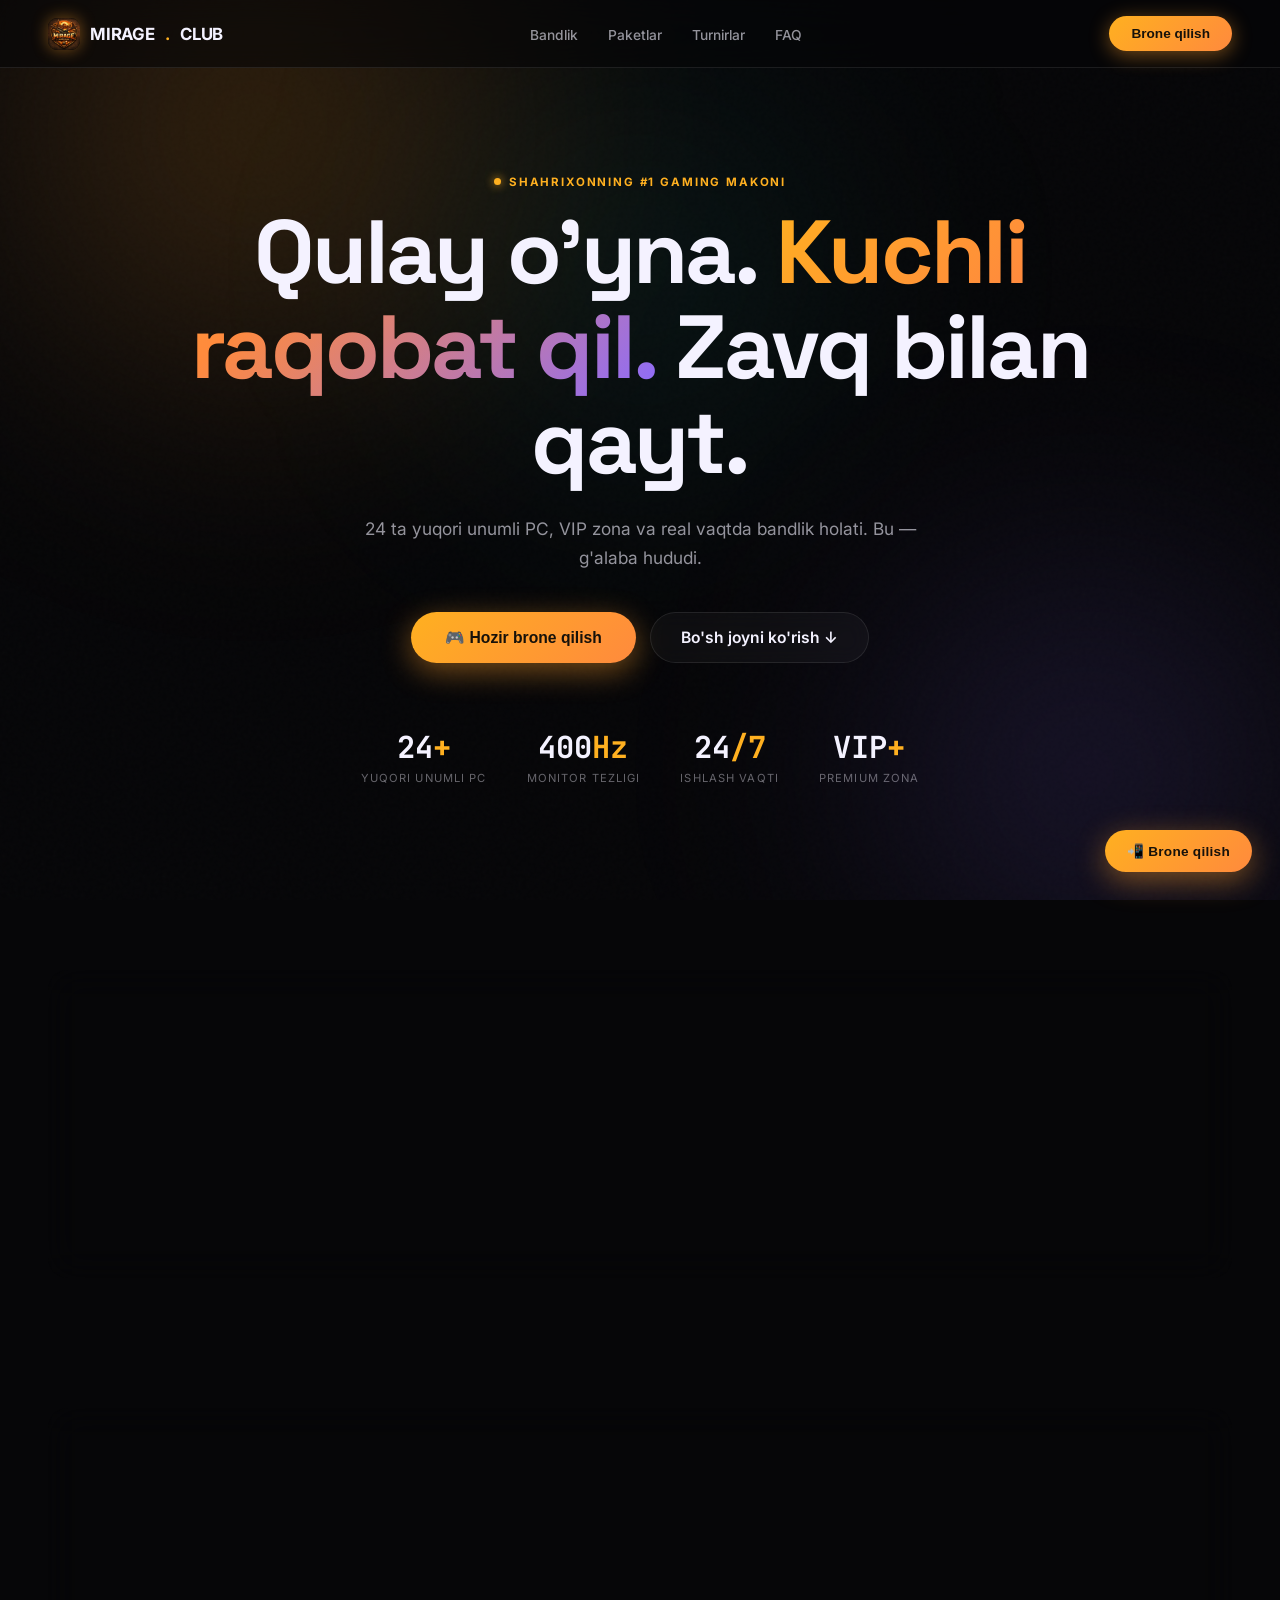
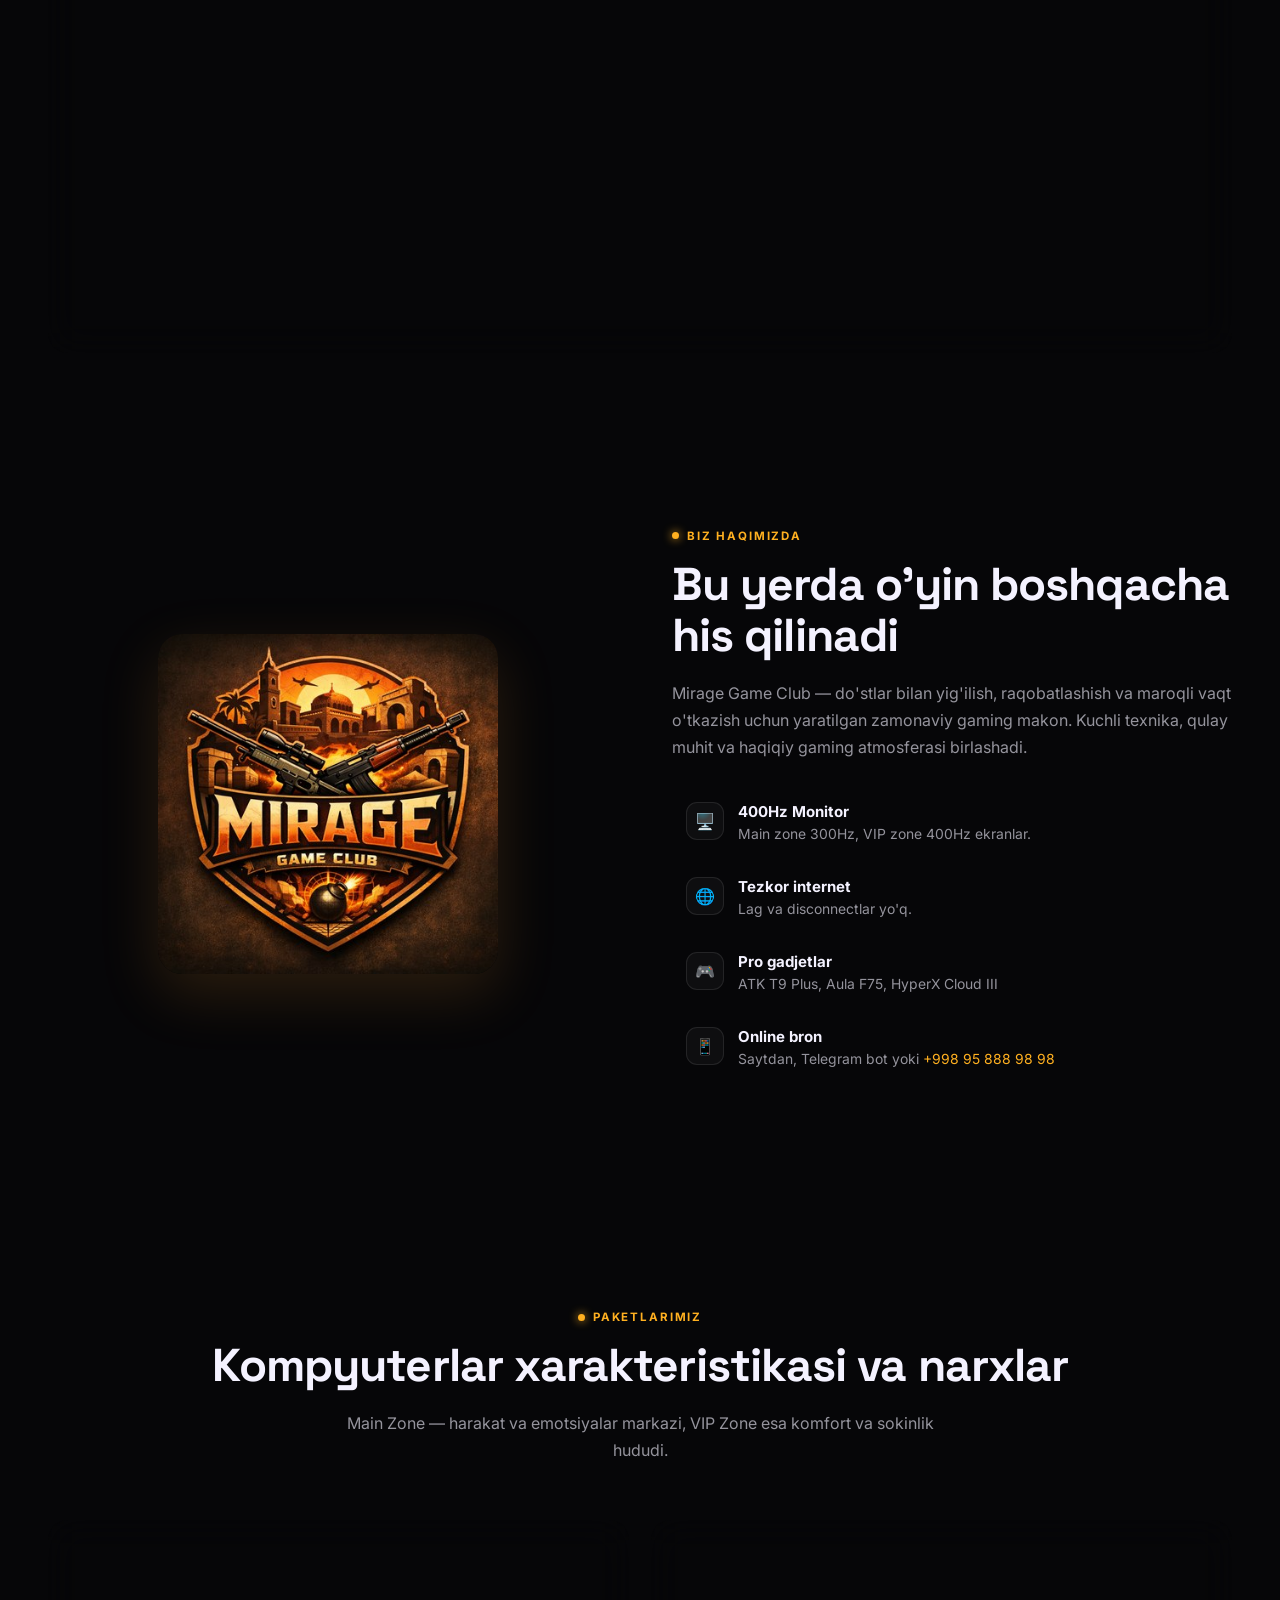
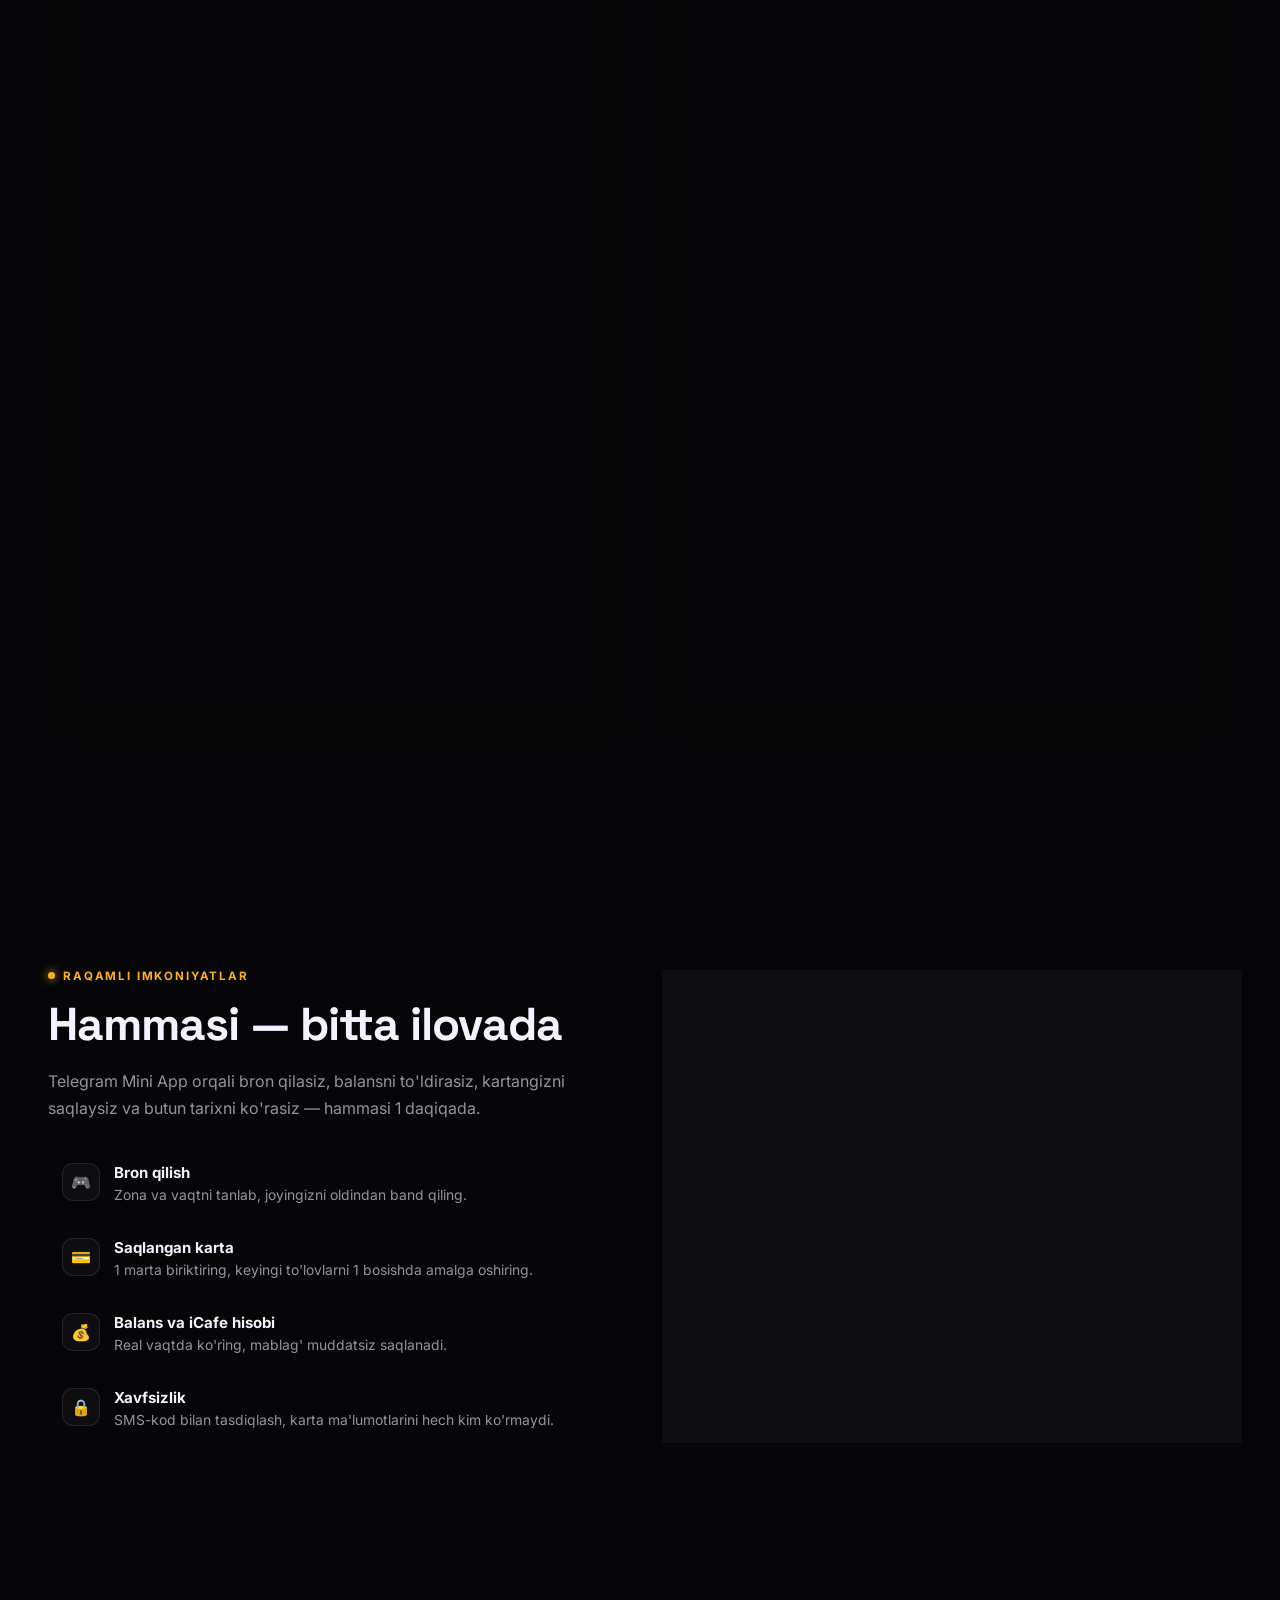
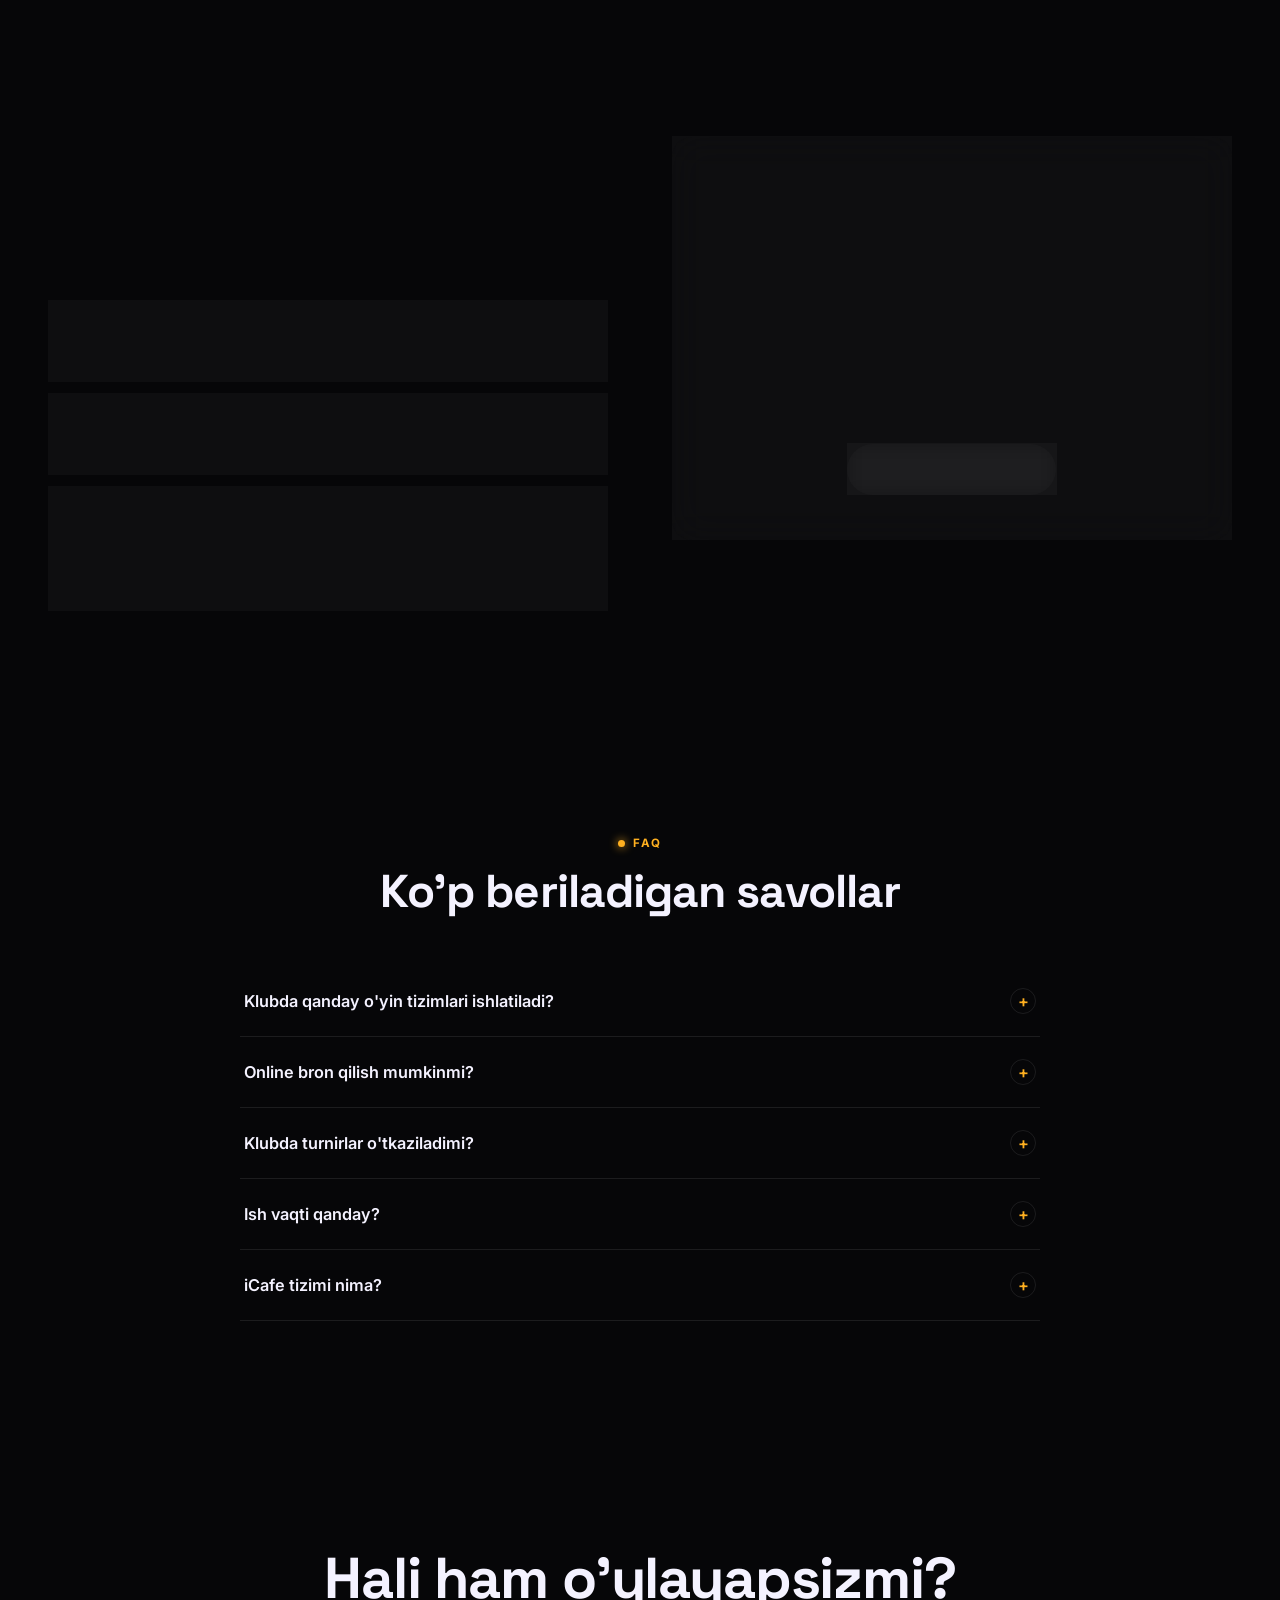
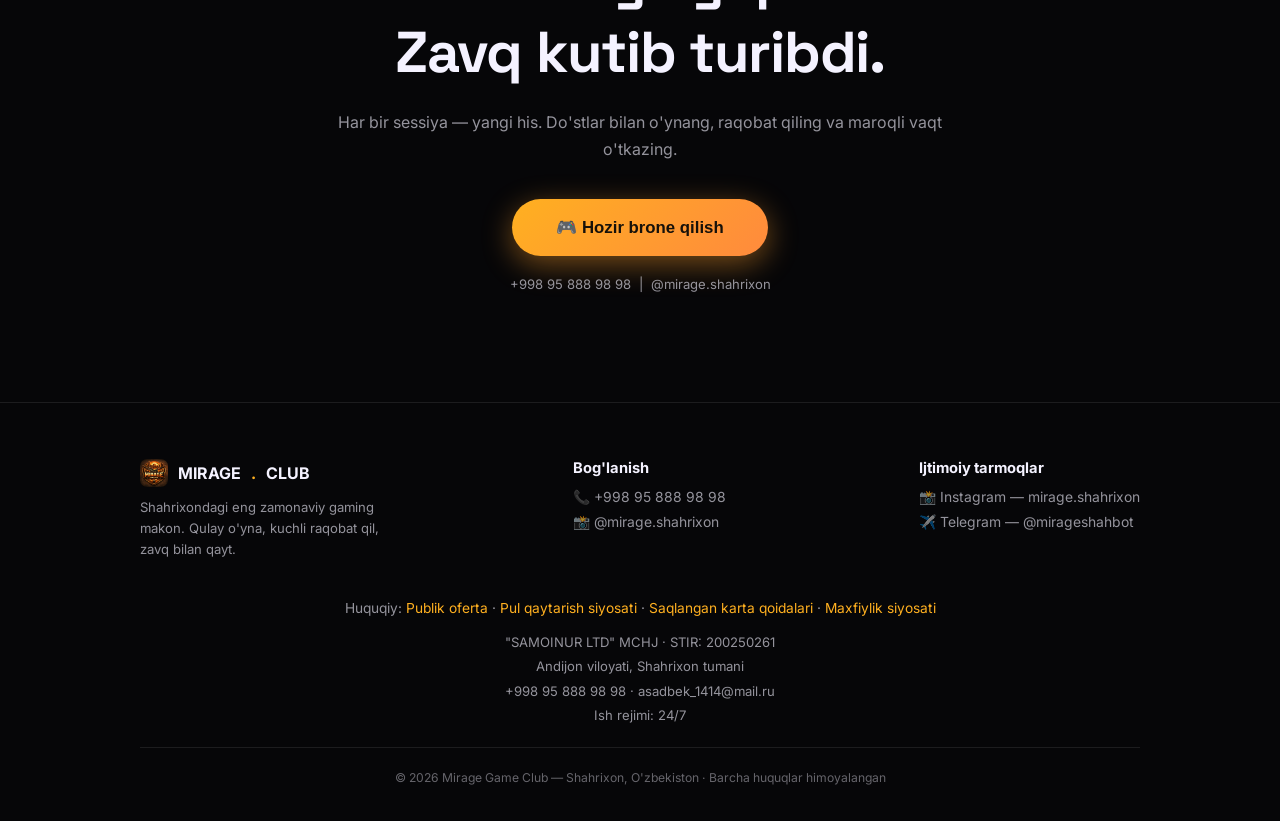
==== commit cdeee2fe: "Rebuild homepage from scratch with a modern glass/gradient design Replaces the tactical amber theme " ====
--- a/index.html
+++ b/index.html
@@ -3,11 +3,11 @@
 <head>
 <meta charset="UTF-8">
 <meta name="google-site-verification" content="Maa0Q3PEAaYUREPWhNzmXilBjXo--Voq5-dmtlSBwbQ" />
-<meta name="description" content="Shahrixondagi eng zamonaviy gaming makon. 24 ta yuqori unumli PC, VIP zona, 300-400Hz monitorlar, jangovar atmosfera. Online bron qilish mumkin!">
+<meta name="description" content="Shahrixondagi eng zamonaviy gaming makon. 24 ta yuqori unumli PC, VIP zona, real vaqtda bandlik holati, Telegram Mini App. Online bron qiling!">
 <meta name="keywords" content="game club shahrixon, gaming club, kompyuter klub shahrixon, mirage game club, e-sport shahrixon, bron qilish, VIP gaming">
 <meta name="author" content="Mirage Game Club">
 <meta property="og:title" content="Mirage Game Club — Shahrixon">
-<meta property="og:description" content="24 ta yuqori unumli PC, VIP zona, jangovar atmosfera. Qulay o'yna, kuchli raqobat qil!">
+<meta property="og:description" content="24 ta yuqori unumli PC, VIP zona, real vaqtda bandlik holati. Qulay o'yna, kuchli raqobat qil!">
 <meta property="og:image" content="https://miragegameclub.uz/assets/logo-800.jpg">
 <meta property="og:url" content="https://miragegameclub.uz">
 <meta property="og:type" content="website">
@@ -18,992 +18,491 @@
 <meta name="viewport" content="width=device-width, initial-scale=1.0">
 <title>Mirage Game Club — Shahrixonning eng kuchli gaming makoni</title>
 <style>
-  @import url('https://fonts.googleapis.com/css2?family=Bebas+Neue&family=Rajdhani:wght@400;500;600;700&family=Inter:wght@300;400;500;600&family=Orbitron:wght@700;900&display=swap');
+  @import url('https://fonts.googleapis.com/css2?family=Space+Grotesk:wght@500;600;700&family=Inter:wght@300;400;500;600;700&family=JetBrains+Mono:wght@500;700&display=swap');
 
   :root {
-    --black: #0a0704;
-    --dark: #160f09;
-    --card: #1e150d;
-    --border: rgba(255,153,51,0.22);
-    --neon: #e8600e;
-    --neon-bright: #ff8f2e;
-    --neon-glow: rgba(232,96,14,0.5);
-    --cyan: #ffb020;
-    --cyan-glow: rgba(255,176,32,0.32);
-    --white: #f6ede0;
-    --muted: rgba(246,237,224,0.6);
-    --gold: #ffd166;
+    --bg: #060608;
+    --bg-2: #0a0912;
+    --surface: rgba(255,255,255,0.035);
+    --surface-hi: rgba(255,255,255,0.07);
+    --border: rgba(255,255,255,0.09);
+    --border-hi: rgba(255,187,90,0.35);
+    --amber: #ffb020;
+    --amber-2: #ff8a3d;
+    --amber-glow: rgba(255,159,45,0.45);
+    --violet: #8b6bff;
+    --teal: #2fe6c9;
+    --free: #37e29a;
+    --busy: #ff5c72;
+    --offline: #5a5a68;
+    --white: #f4f2ff;
+    --muted: rgba(244,242,255,0.6);
+    --muted-2: rgba(244,242,255,0.4);
   }
 
   *, *::before, *::after { box-sizing: border-box; margin: 0; padding: 0; }
   html { scroll-behavior: smooth; }
   body {
-    background: var(--black);
+    background: var(--bg);
     color: var(--white);
     font-family: 'Inter', sans-serif;
     overflow-x: hidden;
-    cursor: none;
-  }
-
-  .cursor {
-    position: fixed; width: 12px; height: 12px;
-    background: var(--neon); border-radius: 50%;
-    pointer-events: none; z-index: 9999;
-    transition: transform 0.1s, opacity 0.2s;
-    transform: translate(-50%, -50%); mix-blend-mode: screen;
-  }
-  .cursor-ring {
-    position: fixed; width: 36px; height: 36px;
-    border: 1.5px solid var(--neon-bright); border-radius: 50%;
-    pointer-events: none; z-index: 9998;
-    transform: translate(-50%, -50%);
-    transition: transform 0.15s ease, width 0.2s, height 0.2s, opacity 0.2s;
-    opacity: 0.6;
-  }
-
-  body::before {
-    content: ''; position: fixed; inset: 0;
-    background-image: url("data:image/svg+xml,%3Csvg viewBox='0 0 256 256' xmlns='http://www.w3.org/2000/svg'%3E%3Cfilter id='n'%3E%3CfeTurbulence type='fractalNoise' baseFrequency='0.9' numOctaves='4' stitchTiles='stitch'/%3E%3C/filter%3E%3Crect width='100%25' height='100%25' filter='url(%23n)' opacity='0.04'/%3E%3C/svg%3E");
-    pointer-events: none; z-index: 1; opacity: 0.5;
-  }
-
+    position: relative;
+  }
+  ::selection { background: var(--amber); color: #16110a; }
+
+  h1, h2, h3, .display { font-family: 'Space Grotesk', sans-serif; }
+  .mono { font-family: 'JetBrains Mono', monospace; }
+
+  /* ===== Ambient mesh background ===== */
+  .mesh { position: fixed; inset: 0; z-index: 0; pointer-events: none; overflow: hidden; }
+  .mesh::before, .mesh::after {
+    content: ''; position: absolute; border-radius: 50%; filter: blur(110px);
+  }
+  .mesh::before {
+    width: 60vw; height: 60vw; top: -20vw; left: -10vw;
+    background: radial-gradient(circle, rgba(255,159,45,0.22) 0%, transparent 70%);
+    animation: meshDrift1 22s ease-in-out infinite alternate;
+  }
+  .mesh::after {
+    width: 50vw; height: 50vw; bottom: -15vw; right: -10vw;
+    background: radial-gradient(circle, rgba(139,107,255,0.18) 0%, transparent 70%);
+    animation: meshDrift2 26s ease-in-out infinite alternate;
+  }
+  .mesh-mid {
+    position: absolute; top: 30%; left: 50%; width: 45vw; height: 45vw;
+    transform: translate(-50%,-50%); border-radius: 50%; filter: blur(120px);
+    background: radial-gradient(circle, rgba(47,230,201,0.10) 0%, transparent 70%);
+    animation: meshDrift3 30s ease-in-out infinite alternate;
+  }
+  @keyframes meshDrift1 { 0% { transform: translate(0,0) scale(1); } 100% { transform: translate(6vw,4vw) scale(1.1); } }
+  @keyframes meshDrift2 { 0% { transform: translate(0,0) scale(1); } 100% { transform: translate(-5vw,-6vw) scale(1.08); } }
+  @keyframes meshDrift3 { 0% { transform: translate(-50%,-50%) scale(1); } 100% { transform: translate(-46%,-54%) scale(1.15); } }
+
+  .grain { position: fixed; inset: 0; z-index: 1; pointer-events: none; opacity: 0.35;
+    background-image: url("data:image/svg+xml,%3Csvg viewBox='0 0 256 256' xmlns='http://www.w3.org/2000/svg'%3E%3Cfilter id='n'%3E%3CfeTurbulence type='fractalNoise' baseFrequency='0.9' numOctaves='4' stitchTiles='stitch'/%3E%3C/filter%3E%3Crect width='100%25' height='100%25' filter='url(%23n)' opacity='0.05'/%3E%3C/svg%3E");
+  }
+
+  section, nav, footer { position: relative; z-index: 2; }
+
+  /* ===== Nav ===== */
   nav {
     position: fixed; top: 0; left: 0; right: 0; z-index: 100;
     display: flex; align-items: center; justify-content: space-between;
-    padding: 18px 48px; backdrop-filter: blur(20px);
-    -webkit-backdrop-filter: blur(20px);
-    background: rgba(8,8,16,0.75); border-bottom: 1px solid var(--border);
-    transition: padding 0.3s;
-  }
-  nav.scrolled { padding: 12px 48px; }
-  .nav-logo {
-    display: flex; align-items: center; gap: 10px;
-    font-family: 'Orbitron', monospace; font-size: 1.1rem; font-weight: 900;
-    letter-spacing: 0.08em; color: var(--white); text-decoration: none;
-  }
-  .nav-logo img { width: 34px; height: 34px; border-radius: 8px; box-shadow: 0 0 14px var(--neon-glow); }
-  .nav-logo span { color: var(--neon-bright); }
-  .nav-links { display: flex; gap: 32px; list-style: none; }
-  .nav-links a {
-    color: var(--muted); text-decoration: none; font-size: 0.85rem;
-    font-weight: 500; letter-spacing: 0.05em; transition: color 0.2s;
-  }
+    padding: 16px 48px; backdrop-filter: blur(20px); -webkit-backdrop-filter: blur(20px);
+    background: rgba(6,6,8,0.6); border-bottom: 1px solid var(--border);
+    transition: padding 0.3s, background 0.3s;
+  }
+  nav.scrolled { padding: 11px 48px; background: rgba(6,6,8,0.85); }
+  .nav-logo { display: flex; align-items: center; gap: 10px; font-weight: 700; font-size: 1.05rem; color: var(--white); text-decoration: none; letter-spacing: -0.01em; }
+  .nav-logo img { width: 32px; height: 32px; border-radius: 9px; box-shadow: 0 0 16px var(--amber-glow); }
+  .nav-logo span { color: var(--amber); }
+  .nav-links { display: flex; gap: 30px; list-style: none; }
+  .nav-links a { color: var(--muted); text-decoration: none; font-size: 0.86rem; font-weight: 500; transition: color 0.2s; }
   .nav-links a:hover { color: var(--white); }
   .nav-cta {
-    background: var(--neon); color: #fff; padding: 10px 24px;
-    border-radius: 6px; font-size: 0.85rem; font-weight: 600;
-    text-decoration: none; letter-spacing: 0.05em;
-    transition: background 0.2s, box-shadow 0.2s; box-shadow: 0 0 20px var(--neon-glow);
-  }
-  .nav-cta:hover { background: var(--neon-bright); box-shadow: 0 0 32px var(--neon-glow); }
-
-  #hero {
-    position: relative; min-height: 100vh;
-    display: flex; flex-direction: column;
-    align-items: center; justify-content: center;
-    text-align: center; padding: 120px 24px 80px; overflow: hidden;
-  }
-  .hero-bg {
-    position: absolute; inset: 0;
-    background:
-      radial-gradient(ellipse 80% 60% at 50% 40%, rgba(232,96,14,0.22) 0%, transparent 70%),
-      radial-gradient(ellipse 40% 40% at 15% 70%, rgba(255,176,32,0.1) 0%, transparent 60%),
-      radial-gradient(ellipse 40% 40% at 85% 30%, rgba(232,96,14,0.12) 0%, transparent 60%);
-    animation: bgPulse 6s ease-in-out infinite alternate;
-  }
-  @keyframes bgPulse { 0% { opacity: 0.8; } 100% { opacity: 1; } }
-
-  .grid-floor {
-    position: absolute; bottom: 0; left: 0; right: 0; height: 55%;
-    background-image:
-      linear-gradient(rgba(232,96,14,0.12) 1px, transparent 1px),
-      linear-gradient(90deg, rgba(232,96,14,0.12) 1px, transparent 1px);
-    background-size: 60px 60px;
-    mask-image: linear-gradient(to top, rgba(0,0,0,0.6) 0%, transparent 100%);
-    transform: perspective(600px) rotateX(45deg); transform-origin: bottom center;
-    animation: gridMove 8s linear infinite;
-  }
-  @keyframes gridMove { 0% { background-position: 0 0; } 100% { background-position: 0 60px; } }
-
-  .hero-eyebrow {
-    display: inline-flex; align-items: center; gap: 8px;
-    font-size: 0.72rem; font-weight: 600; letter-spacing: 0.2em;
-    text-transform: uppercase; color: var(--neon-bright); margin-bottom: 24px;
-    padding: 6px 16px; border: 1px solid var(--border); border-radius: 100px;
-    background: rgba(232,96,14,0.1);
-  }
-  .hero-eyebrow::before {
-    content: ''; width: 6px; height: 6px; border-radius: 50%;
-    background: var(--neon-bright); box-shadow: 0 0 8px var(--neon-bright);
-    animation: blink 1.5s ease infinite;
-  }
-  @keyframes blink { 0%,100% { opacity: 1; } 50% { opacity: 0.3; } }
-
-  .hero-title {
-    font-family: 'Bebas Neue', 'Rajdhani', sans-serif;
-    font-size: clamp(3.2rem, 9vw, 7.5rem);
-    font-weight: 400; line-height: 1.02; letter-spacing: 0.01em;
-    margin-bottom: 28px; position: relative; z-index: 2;
-    text-transform: uppercase;
-  }
-  .hero-title .accent { color: var(--neon-bright); }
-  .hero-title .glitch { position: relative; display: inline-block; }
-  .hero-title .glitch::before, .hero-title .glitch::after {
-    content: attr(data-text); position: absolute; top: 0; left: 0;
-    width: 100%; color: var(--neon-bright);
-    clip-path: polygon(0 0, 100% 0, 100% 40%, 0 40%);
-  }
-  .hero-title .glitch::before {
-    animation: glitch1 4s infinite; left: -2px;
-    text-shadow: 2px 0 var(--cyan); opacity: 0.6;
-  }
-  .hero-title .glitch::after {
-    animation: glitch2 4s infinite; left: 2px;
-    text-shadow: -2px 0 var(--neon); opacity: 0.6;
-    clip-path: polygon(0 60%, 100% 60%, 100% 100%, 0 100%);
-  }
-  @keyframes glitch1 {
-    0%,90%,100% { transform: none; opacity: 0; }
-    92% { transform: translate(-3px,0) skewX(-5deg); opacity: 0.6; }
-    94% { transform: translate(3px,0); opacity: 0.6; }
-    96% { transform: none; opacity: 0; }
-  }
-  @keyframes glitch2 {
-    0%,91%,100% { transform: none; opacity: 0; }
-    93% { transform: translate(3px,0) skewX(5deg); opacity: 0.6; }
-    95% { transform: translate(-3px,0); opacity: 0.6; }
-    97% { transform: none; opacity: 0; }
-  }
-
-  .hero-sub {
-    font-size: 1.1rem; color: var(--muted); max-width: 560px;
-    margin: 0 auto 48px; line-height: 1.7; position: relative; z-index: 2;
-  }
-  .hero-actions {
-    display: flex; gap: 16px; justify-content: center;
-    flex-wrap: wrap; position: relative; z-index: 2;
-  }
+    background: linear-gradient(135deg, var(--amber), var(--amber-2)); color: #16110a;
+    padding: 10px 22px; border-radius: 100px; font-size: 0.85rem; font-weight: 700;
+    text-decoration: none; border: none; cursor: none; transition: all 0.2s;
+    box-shadow: 0 4px 20px var(--amber-glow);
+  }
+  .nav-cta:hover { transform: translateY(-2px); box-shadow: 0 6px 28px var(--amber-glow); }
+
+  /* ===== Glass surface base ===== */
+  .glass {
+    background: var(--surface); border: 1px solid var(--border); border-radius: 20px;
+    backdrop-filter: blur(18px); -webkit-backdrop-filter: blur(18px);
+  }
+  .glass-hover { transition: transform 0.35s cubic-bezier(.2,.8,.2,1), border-color 0.35s, background 0.35s; }
+  .glass-hover:hover { transform: translateY(-6px); border-color: var(--border-hi); background: var(--surface-hi); }
+
+  /* ===== Reveal animation ===== */
+  .reveal { opacity: 0; transform: translateY(28px) scale(0.98); filter: blur(6px); transition: opacity 0.8s cubic-bezier(.2,.7,.2,1), transform 0.8s cubic-bezier(.2,.7,.2,1), filter 0.8s; }
+  .reveal.visible { opacity: 1; transform: none; filter: blur(0); }
+
+  section { padding: 110px 48px; }
+  .section-inner { max-width: 1200px; margin: 0 auto; }
+  .eyebrow {
+    display: inline-flex; align-items: center; gap: 8px; font-size: 0.72rem; font-weight: 700;
+    letter-spacing: 0.16em; text-transform: uppercase; color: var(--amber); margin-bottom: 16px;
+  }
+  .eyebrow::before { content: ''; width: 7px; height: 7px; border-radius: 50%; background: var(--amber); box-shadow: 0 0 10px var(--amber); animation: blink 1.6s ease infinite; }
+  @keyframes blink { 0%,100% { opacity: 1; } 50% { opacity: 0.25; } }
+  .headline { font-size: clamp(1.9rem, 3.6vw, 3rem); font-weight: 700; line-height: 1.12; letter-spacing: -0.02em; margin-bottom: 18px; }
+  .headline .accent { background: linear-gradient(135deg, var(--amber), var(--violet)); -webkit-background-clip: text; background-clip: text; color: transparent; }
+  .lead { color: var(--muted); line-height: 1.7; font-size: 1rem; max-width: 620px; }
+
+  /* ===== HERO ===== */
+  #hero { min-height: 100vh; display: flex; flex-direction: column; align-items: center; justify-content: center; text-align: center; padding: 140px 24px 80px; }
+  .hero-title { font-size: clamp(2.6rem, 7.2vw, 5.6rem); font-weight: 700; line-height: 1.06; letter-spacing: -0.03em; margin-bottom: 24px; max-width: 900px; }
+  .hero-title .accent { background: linear-gradient(135deg, var(--amber), var(--amber-2) 40%, var(--violet)); -webkit-background-clip: text; background-clip: text; color: transparent; }
+  .hero-sub { font-size: 1.08rem; color: var(--muted); max-width: 560px; margin: 0 auto 40px; line-height: 1.7; }
+  .hero-actions { display: flex; gap: 14px; justify-content: center; flex-wrap: wrap; margin-bottom: 64px; }
   .btn-primary {
-    display: inline-flex; align-items: center; gap: 10px;
-    background: var(--neon); color: #fff; padding: 16px 36px;
-    border-radius: 8px; font-size: 1rem; font-weight: 600;
-    text-decoration: none; letter-spacing: 0.04em; transition: all 0.25s;
-    box-shadow: 0 0 30px var(--neon-glow), inset 0 1px 0 rgba(255,255,255,0.2);
-    border: none; cursor: none;
-  }
-  .btn-primary:hover {
-    background: var(--neon-bright);
-    box-shadow: 0 0 50px var(--neon-glow), inset 0 1px 0 rgba(255,255,255,0.2);
-    transform: translateY(-2px);
-  }
+    display: inline-flex; align-items: center; gap: 10px; background: linear-gradient(135deg, var(--amber), var(--amber-2));
+    color: #16110a; padding: 16px 34px; border-radius: 100px; font-size: 0.98rem; font-weight: 700;
+    text-decoration: none; border: none; cursor: none; transition: all 0.25s;
+    box-shadow: 0 8px 30px var(--amber-glow);
+  }
+  .btn-primary:hover { transform: translateY(-3px); box-shadow: 0 12px 40px var(--amber-glow); }
   .btn-ghost {
-    display: inline-flex; align-items: center; gap: 10px;
-    background: transparent; color: var(--white); padding: 15px 32px;
-    border-radius: 8px; font-size: 1rem; font-weight: 500;
-    text-decoration: none; letter-spacing: 0.04em; transition: all 0.25s;
-    border: 1px solid var(--border); cursor: none;
-  }
-  .btn-ghost:hover { border-color: var(--neon); background: rgba(232,96,14,0.1); }
-
-  .hero-stats {
-    display: flex; gap: 48px; justify-content: center;
-    margin-top: 72px; position: relative; z-index: 2; flex-wrap: wrap;
-  }
+    display: inline-flex; align-items: center; gap: 10px; background: var(--surface); color: var(--white);
+    padding: 15px 30px; border-radius: 100px; font-size: 0.98rem; font-weight: 600; text-decoration: none;
+    border: 1px solid var(--border); cursor: none; transition: all 0.25s; backdrop-filter: blur(10px);
+  }
+  .btn-ghost:hover { border-color: var(--border-hi); background: var(--surface-hi); }
+  .hero-stats { display: flex; gap: 40px; flex-wrap: wrap; justify-content: center; }
   .stat { text-align: center; }
-  .stat-num {
-    font-family: 'Orbitron', monospace; font-size: 2.2rem; font-weight: 900;
-    color: var(--white); line-height: 1; margin-bottom: 6px;
-  }
-  .stat-num span { color: var(--neon-bright); }
-  .stat-label { font-size: 0.75rem; color: var(--muted); letter-spacing: 0.1em; text-transform: uppercase; }
-  .stat-divider { width: 1px; height: 48px; background: var(--border); align-self: center; }
-
-  .reveal { opacity: 0; transform: translateY(40px); transition: opacity 0.7s ease, transform 0.7s ease; }
-  .reveal.visible { opacity: 1; transform: none; }
-  .reveal-left { opacity: 0; transform: translateX(-40px); transition: opacity 0.7s ease, transform 0.7s ease; }
-  .reveal-left.visible { opacity: 1; transform: none; }
-  .reveal-right { opacity: 0; transform: translateX(40px); transition: opacity 0.7s ease, transform 0.7s ease; }
-  .reveal-right.visible { opacity: 1; transform: none; }
-
-  section { position: relative; z-index: 2; }
-  .section-label {
-    font-size: 0.7rem; font-weight: 600; letter-spacing: 0.25em;
-    text-transform: uppercase; color: var(--neon-bright); margin-bottom: 12px;
-  }
-  .section-title {
-    font-family: 'Bebas Neue', 'Rajdhani', sans-serif; font-size: clamp(2.3rem, 4.5vw, 3.6rem);
-    font-weight: 400; line-height: 1.08; margin-bottom: 20px; letter-spacing: 0.01em;
-    text-transform: uppercase;
-  }
-  .section-body { color: var(--muted); line-height: 1.75; font-size: 0.97rem; }
-
-  #about { padding: 120px 48px; background: var(--dark); }
-  .about-inner {
-    max-width: 1200px; margin: 0 auto;
-    display: grid; grid-template-columns: 1fr 1fr; gap: 80px; align-items: center;
-  }
-  .about-visual {
-    position: relative; aspect-ratio: 4/3; border-radius: 16px;
-    overflow: hidden; border: 1px solid var(--border);
-  }
-  .about-visual-inner {
-    width: 100%; height: 100%;
-    background:
-      radial-gradient(ellipse at 30% 40%, rgba(232,96,14,0.4) 0%, transparent 60%),
-      radial-gradient(ellipse at 70% 60%, rgba(255,176,32,0.2) 0%, transparent 60%),
-      linear-gradient(135deg, #1a0f08 0%, #20140a 100%);
-    display: flex; align-items: center; justify-content: center;
-    flex-direction: column; gap: 16px;
-  }
-  .about-visual-logo {
-    width: 168px; height: 168px; border-radius: 20px;
-    box-shadow: 0 0 50px var(--neon-glow), 0 8px 30px rgba(0,0,0,0.5);
-  }
-  .about-visual-text {
-    font-family: 'Orbitron', monospace; font-size: 4rem; font-weight: 900;
-    color: var(--white); text-shadow: 0 0 40px var(--neon-glow);
-  }
-  .about-visual-sub { font-size: 0.8rem; letter-spacing: 0.2em; text-transform: uppercase; color: var(--neon-bright); }
-  .pc-icons { display: flex; gap: 8px; margin-top: 12px; flex-wrap: wrap; justify-content: center; }
-  .pc-dot {
-    width: 28px; height: 28px; border-radius: 6px;
-    background: rgba(232,96,14,0.3); border: 1px solid var(--neon);
-    animation: pcBlink 2s ease infinite; box-shadow: 0 0 10px var(--neon-glow);
-  }
-  .pc-dot:nth-child(odd) { animation-delay: 0.3s; }
-  .pc-dot.vip { background: rgba(255,176,32,0.2); border-color: var(--cyan); box-shadow: 0 0 10px var(--cyan-glow); }
-  @keyframes pcBlink { 0%,100% { opacity: 0.7; } 50% { opacity: 1; } }
-
-  .features-list { list-style: none; margin-top: 24px; }
-  .features-list li {
-    display: flex; align-items: flex-start; gap: 14px;
-    padding: 14px 0; border-bottom: 1px solid var(--border);
-    font-size: 0.93rem; color: var(--muted);
-  }
-  .features-list li:last-child { border-bottom: none; }
-  .feat-icon {
-    width: 32px; height: 32px; border-radius: 8px;
-    background: rgba(232,96,14,0.15); border: 1px solid var(--border);
-    display: flex; align-items: center; justify-content: center;
-    font-size: 0.9rem; flex-shrink: 0; margin-top: 2px;
-  }
-
-  #zones { padding: 120px 48px; background: var(--black); }
-  .zones-header { max-width: 1200px; margin: 0 auto 64px; text-align: center; }
-  .zones-grid { max-width: 1200px; margin: 0 auto; display: grid; grid-template-columns: 1fr 1fr; gap: 24px; }
-  .zone-card {
-    border-radius: 16px; padding: 48px 40px; border: 1px solid var(--border);
-    position: relative; overflow: hidden; transition: border-color 0.3s, transform 0.3s; cursor: default;
-  }
-  .zone-card:hover { border-color: var(--neon); transform: translateY(-4px); }
-  .zone-card.main { background: linear-gradient(135deg, #0d0d1a 0%, #1e150c 100%); }
-  .zone-card.vip { background: linear-gradient(135deg, #0d0d1a 0%, #0d1a24 100%); }
-  .zone-card.vip .zone-glow { background: radial-gradient(ellipse at 70% 30%, rgba(255,176,32,0.15) 0%, transparent 70%); }
-  .zone-glow { position: absolute; inset: 0; background: radial-gradient(ellipse at 30% 30%, rgba(232,96,14,0.12) 0%, transparent 70%); pointer-events: none; }
-  .zone-tag {
-    display: inline-block; font-size: 0.65rem; font-weight: 700;
-    letter-spacing: 0.2em; text-transform: uppercase; padding: 4px 12px;
-    border-radius: 100px; margin-bottom: 24px;
-  }
-  .zone-card.main .zone-tag { color: var(--neon-bright); background: rgba(232,96,14,0.15); border: 1px solid rgba(232,96,14,0.3); }
-  .zone-card.vip .zone-tag { color: var(--cyan); background: rgba(255,176,32,0.1); border: 1px solid rgba(255,176,32,0.3); }
-  .zone-name { font-family: 'Rajdhani', sans-serif; font-size: 2.2rem; font-weight: 700; margin-bottom: 8px; }
-  .zone-hz { font-family: 'Orbitron', monospace; font-size: 0.75rem; color: var(--muted); letter-spacing: 0.1em; margin-bottom: 20px; }
-  .zone-desc { color: var(--muted); font-size: 0.92rem; line-height: 1.7; margin-bottom: 32px; }
-  .zone-perks { list-style: none; display: flex; flex-direction: column; gap: 8px; }
-  .zone-perks li { display: flex; align-items: center; gap: 10px; font-size: 0.88rem; color: var(--muted); }
-  .zone-perks li::before {
-    content: '✓'; width: 20px; height: 20px; border-radius: 50%;
-    background: rgba(232,96,14,0.2); display: flex; align-items: center;
-    justify-content: center; font-size: 0.7rem; color: var(--neon-bright); flex-shrink: 0;
-  }
-  .zone-card.vip .zone-perks li::before { background: rgba(255,176,32,0.15); color: var(--cyan); }
-
-  /* PAKET TABLE */
-  .zone-packages { margin-top: 28px; }
-  .pkg-title {
-    font-size: 0.7rem; font-weight: 700; letter-spacing: 0.18em;
-    text-transform: uppercase; color: var(--neon-bright); margin-bottom: 12px;
-  }
-  .zone-card.vip .pkg-title { color: var(--cyan); }
+  .stat-num { font-family: 'JetBrains Mono', monospace; font-size: 1.9rem; font-weight: 700; color: var(--white); }
+  .stat-num span { color: var(--amber); }
+  .stat-label { font-size: 0.7rem; color: var(--muted-2); letter-spacing: 0.1em; text-transform: uppercase; margin-top: 4px; }
+
+  /* ===== LIVE PC STATUS ===== */
+  #live { padding-top: 70px; padding-bottom: 70px; }
+  .live-card { padding: 40px; }
+  .live-head { display: flex; align-items: center; justify-content: space-between; flex-wrap: wrap; gap: 20px; margin-bottom: 32px; }
+  .live-counts { display: flex; gap: 28px; flex-wrap: wrap; }
+  .live-count { display: flex; align-items: center; gap: 10px; }
+  .live-dot { width: 11px; height: 11px; border-radius: 50%; flex-shrink: 0; }
+  .live-dot.free { background: var(--free); box-shadow: 0 0 10px var(--free); animation: pulseDot 1.8s ease infinite; }
+  .live-dot.busy { background: var(--busy); box-shadow: 0 0 10px var(--busy); }
+  .live-dot.offline { background: var(--offline); }
+  @keyframes pulseDot { 0%,100% { opacity: 1; } 50% { opacity: 0.45; } }
+  .live-count-num { font-family: 'JetBrains Mono', monospace; font-weight: 700; font-size: 1.15rem; }
+  .live-count-label { font-size: 0.78rem; color: var(--muted); }
+  .live-updated { font-size: 0.72rem; color: var(--muted-2); font-family: 'JetBrains Mono', monospace; }
+
+  .pc-zone { margin-bottom: 28px; }
+  .pc-zone:last-child { margin-bottom: 0; }
+  .pc-zone-title { font-size: 0.75rem; font-weight: 700; letter-spacing: 0.12em; text-transform: uppercase; color: var(--muted); margin-bottom: 14px; }
+  .pc-grid { display: grid; grid-template-columns: repeat(8, 1fr); gap: 8px; }
+  .pc-tile {
+    aspect-ratio: 1; border-radius: 10px; display: flex; flex-direction: column; align-items: center; justify-content: center;
+    background: rgba(255,255,255,0.03); border: 1px solid var(--border); font-family: 'JetBrains Mono', monospace;
+    font-size: 0.78rem; font-weight: 700; color: var(--muted); gap: 4px; transition: transform 0.2s, border-color 0.2s;
+  }
+  .pc-tile:hover { transform: scale(1.08); }
+  .pc-tile .pc-dot2 { width: 7px; height: 7px; border-radius: 50%; }
+  .pc-tile.free { border-color: rgba(55,226,154,0.3); color: var(--white); }
+  .pc-tile.free .pc-dot2 { background: var(--free); box-shadow: 0 0 8px var(--free); }
+  .pc-tile.busy { border-color: rgba(255,92,114,0.3); color: var(--white); background: rgba(255,92,114,0.06); }
+  .pc-tile.busy .pc-dot2 { background: var(--busy); box-shadow: 0 0 8px var(--busy); }
+  .pc-tile.offline { opacity: 0.4; }
+  .pc-tile.offline .pc-dot2 { background: var(--offline); }
+  .live-error { text-align: center; color: var(--muted); font-size: 0.9rem; padding: 20px; }
+  @media (max-width: 700px) { .pc-grid { grid-template-columns: repeat(5, 1fr); } }
+  @media (max-width: 420px) { .pc-grid { grid-template-columns: repeat(4, 1fr); } }
+
+  /* ===== JUMA BONUS ===== */
+  #juma { padding-top: 60px; padding-bottom: 60px; }
+  .juma-card { padding: 56px 40px; text-align: center; position: relative; overflow: hidden; border-color: var(--border-hi); }
+  .juma-card::before {
+    content: ''; position: absolute; inset: -2px; z-index: -1; border-radius: 22px; opacity: 0.5;
+    background: conic-gradient(from 0deg, var(--amber), var(--violet), var(--teal), var(--amber));
+    filter: blur(30px); animation: rotateGlow 8s linear infinite;
+  }
+  @keyframes rotateGlow { to { transform: rotate(360deg); } }
+  .juma-badge { display: inline-flex; align-items: center; gap: 8px; padding: 7px 20px; border-radius: 100px; background: rgba(255,176,32,0.12); border: 1px solid var(--border-hi); font-size: 0.72rem; font-weight: 700; letter-spacing: 0.16em; text-transform: uppercase; color: var(--amber); margin-bottom: 22px; }
+  .juma-title { font-size: clamp(2.6rem, 8vw, 5rem); font-weight: 700; letter-spacing: -0.02em; margin-bottom: 14px; }
+  .juma-title .x2 { background: linear-gradient(135deg, var(--amber), var(--violet)); -webkit-background-clip: text; background-clip: text; color: transparent; }
+  .juma-grid { display: grid; grid-template-columns: repeat(3,1fr); gap: 14px; max-width: 640px; margin: 32px auto; }
+  .juma-tile { background: rgba(255,255,255,0.04); border: 1px solid var(--border); border-radius: 14px; padding: 22px 14px; transition: transform 0.25s, border-color 0.25s; }
+  .juma-tile:hover { transform: translateY(-4px); border-color: var(--border-hi); }
+  .juma-tile.hot { border-color: var(--border-hi); background: rgba(255,176,32,0.06); }
+  .juma-in { font-family: 'JetBrains Mono', monospace; font-size: 1.3rem; font-weight: 700; color: var(--amber); }
+  .juma-out { font-size: 0.8rem; color: var(--muted); margin-top: 6px; }
+  @media (max-width: 600px) { .juma-grid { grid-template-columns: 1fr; } }
+
+  /* ===== ABOUT / FEATURES ===== */
+  .grid-2 { display: grid; grid-template-columns: 1fr 1fr; gap: 64px; align-items: center; }
+  .feature-list { list-style: none; margin-top: 26px; display: flex; flex-direction: column; gap: 4px; }
+  .feature-item { display: flex; align-items: flex-start; gap: 14px; padding: 14px; border-radius: 14px; transition: background 0.2s; }
+  .feature-item:hover { background: var(--surface); }
+  .feature-icon { width: 38px; height: 38px; border-radius: 11px; background: var(--surface); border: 1px solid var(--border); display: flex; align-items: center; justify-content: center; font-size: 1rem; flex-shrink: 0; }
+  .feature-text strong { color: var(--white); display: block; margin-bottom: 2px; font-size: 0.94rem; }
+  .feature-text span { color: var(--muted); font-size: 0.87rem; line-height: 1.6; }
+  .badge-logo { width: 100%; max-width: 340px; margin: 0 auto; display: block; border-radius: 24px; box-shadow: 0 20px 60px rgba(255,159,45,0.15); }
+
+  /* ===== ZONES / PRICING ===== */
+  .zones-grid { display: grid; grid-template-columns: 1fr 1fr; gap: 22px; }
+  .zone-card { padding: 36px; }
+  .zone-tag { display: inline-block; font-size: 0.65rem; font-weight: 700; letter-spacing: 0.14em; text-transform: uppercase; padding: 5px 14px; border-radius: 100px; margin-bottom: 18px; background: var(--surface); border: 1px solid var(--border); color: var(--amber); }
+  .zone-card.vip .zone-tag { color: var(--teal); border-color: rgba(47,230,201,0.3); }
+  .zone-name { font-size: 1.7rem; font-weight: 700; margin-bottom: 6px; }
+  .zone-hz { font-family: 'JetBrains Mono', monospace; font-size: 0.75rem; color: var(--muted); margin-bottom: 16px; }
+  .zone-desc { color: var(--muted); font-size: 0.9rem; line-height: 1.7; margin-bottom: 24px; }
+  .zone-perks { list-style: none; display: flex; flex-direction: column; gap: 8px; margin-bottom: 24px; }
+  .zone-perks li { display: flex; align-items: center; gap: 10px; font-size: 0.86rem; color: var(--muted); }
+  .zone-perks li::before { content: '✓'; color: var(--amber); font-weight: 700; }
+  .zone-card.vip .zone-perks li::before { color: var(--teal); }
+  .pkg-title { font-size: 0.68rem; font-weight: 700; letter-spacing: 0.14em; text-transform: uppercase; color: var(--muted); margin-bottom: 10px; }
+  .pkg-time-label { font-size: 0.65rem; font-weight: 700; letter-spacing: 0.1em; text-transform: uppercase; color: var(--muted-2); margin: 14px 0 6px; }
   .pkg-table { width: 100%; border-collapse: collapse; }
-  .pkg-table th {
-    font-size: 0.7rem; font-weight: 600; letter-spacing: 0.1em;
-    text-transform: uppercase; color: var(--muted); padding: 6px 0; text-align: left;
-    border-bottom: 1px solid var(--border);
-  }
-  .pkg-table td { font-size: 0.88rem; padding: 8px 0; border-bottom: 1px solid rgba(232,96,14,0.08); color: var(--white); }
-  .pkg-table td:last-child { text-align: right; font-family: 'Orbitron', monospace; font-size: 0.82rem; color: var(--neon-bright); }
-  .zone-card.vip .pkg-table td:last-child { color: var(--cyan); }
-  .pkg-time-label {
-    font-size: 0.65rem; font-weight: 700; letter-spacing: 0.12em;
-    text-transform: uppercase; color: var(--muted); margin: 16px 0 6px;
-  }
-
-  .zone-book-btn {
-    display: flex; align-items: center; justify-content: center; gap: 10px;
-    margin-top: 24px; background: var(--neon); color: #fff;
-    padding: 14px 24px; border-radius: 8px; font-size: 0.95rem;
-    font-weight: 700; text-decoration: none; letter-spacing: 0.04em;
-    font-family: 'Rajdhani', sans-serif; transition: all 0.25s;
-    box-shadow: 0 0 20px var(--neon-glow);
-  }
-  .zone-card.vip .zone-book-btn { background: linear-gradient(135deg, #b8590a, #ff9a2e); box-shadow: 0 0 20px var(--cyan-glow); }
-  .zone-book-btn:hover { transform: translateY(-2px); box-shadow: 0 0 35px var(--neon-glow); }
-
-  #why { padding: 120px 48px; background: var(--dark); }
-  .why-inner { max-width: 1200px; margin: 0 auto; }
-  .why-header { text-align: center; margin-bottom: 64px; }
-  .why-grid { display: grid; grid-template-columns: repeat(3, 1fr); gap: 24px; }
-  .why-card {
-    padding: 36px 28px; border-radius: 14px; border: 1px solid var(--border);
-    background: var(--card); transition: border-color 0.3s, transform 0.3s;
-  }
-  .why-card:hover { border-color: var(--neon); transform: translateY(-3px); }
-  .why-icon { font-size: 2rem; margin-bottom: 16px; display: block; }
-  .why-card h3 { font-family: 'Rajdhani', sans-serif; font-size: 1.25rem; font-weight: 700; margin-bottom: 10px; }
-  .why-card p { font-size: 0.88rem; color: var(--muted); line-height: 1.7; }
-
-  #miniapp { padding: 120px 48px; background: var(--dark); }
-  .miniapp-inner { max-width: 1200px; margin: 0 auto; display: grid; grid-template-columns: 1.1fr 0.9fr; gap: 80px; align-items: center; }
-  .miniapp-card {
-    background: linear-gradient(160deg, var(--card) 0%, var(--dark) 100%);
-    border: 1px solid var(--border); border-radius: 24px; padding: 48px 36px;
-    text-align: center; position: relative; overflow: hidden;
-  }
-  .miniapp-card::before {
-    content: ''; position: absolute; inset: 0;
-    background: radial-gradient(ellipse at 50% 0%, var(--neon-glow) 0%, transparent 60%);
-    opacity: 0.5; pointer-events: none;
-  }
-  .miniapp-card img { width: 96px; height: 96px; border-radius: 20px; box-shadow: 0 0 40px var(--neon-glow); position: relative; z-index: 2; margin-bottom: 20px; }
-  .miniapp-card h3 { font-family: 'Rajdhani', sans-serif; font-size: 1.5rem; font-weight: 700; position: relative; z-index: 2; margin-bottom: 6px; }
-  .miniapp-card .miniapp-handle { color: var(--neon-bright); font-size: 0.9rem; margin-bottom: 24px; position: relative; z-index: 2; }
-  .miniapp-card .miniapp-features { list-style: none; text-align: left; margin-bottom: 28px; position: relative; z-index: 2; }
-  .miniapp-card .miniapp-features li { font-size: 0.85rem; color: var(--muted); padding: 6px 0; display: flex; align-items: center; gap: 8px; }
-  .miniapp-card .miniapp-features li::before { content: '✓'; color: var(--neon-bright); font-weight: 700; }
-  .miniapp-card a.btn-primary { position: relative; z-index: 2; width: 100%; justify-content: center; }
-
-  #atmosphere { padding: 120px 48px; background: var(--black); overflow: hidden; }
-  .atm-inner { max-width: 1200px; margin: 0 auto; text-align: center; }
-  .atm-grid { display: grid; grid-template-columns: repeat(3, 1fr); gap: 16px; margin-top: 56px; }
-  .atm-card { border-radius: 14px; aspect-ratio: 3/4; border: 1px solid var(--border); overflow: hidden; position: relative; transition: transform 0.4s; }
-  .atm-card:hover { transform: scale(1.02); }
-  .atm-card-inner { width: 100%; height: 100%; display: flex; flex-direction: column; align-items: center; justify-content: flex-end; padding: 24px; }
-  .atm-card:nth-child(1) .atm-card-inner { background: linear-gradient(to top, rgba(232,96,14,0.8) 0%, rgba(13,13,26,0.3) 60%, #1a0f08 100%); }
-  .atm-card:nth-child(2) .atm-card-inner { background: linear-gradient(to top, rgba(255,176,32,0.7) 0%, rgba(13,13,26,0.3) 60%, #20140a 100%); }
-  .atm-card:nth-child(3) .atm-card-inner { background: linear-gradient(to top, rgba(80,0,200,0.8) 0%, rgba(13,13,26,0.3) 60%, #1a0d26 100%); }
-  .atm-big-icon { font-size: 5rem; margin-bottom: 16px; opacity: 0.9; }
-  .atm-card-label { font-family: 'Rajdhani', sans-serif; font-size: 1.3rem; font-weight: 700; text-align: center; }
-  .atm-card-sub { font-size: 0.8rem; color: rgba(255,255,255,0.7); text-align: center; margin-top: 6px; }
-
-  #tournaments { padding: 120px 48px; background: var(--dark); }
-  .tourn-inner { max-width: 1200px; margin: 0 auto; display: grid; grid-template-columns: 1fr 1fr; gap: 80px; align-items: center; }
-  .tourn-list { list-style: none; margin-top: 32px; display: flex; flex-direction: column; gap: 16px; }
-  .tourn-item {
-    display: flex; align-items: center; gap: 16px; padding: 20px 24px;
-    border-radius: 12px; border: 1px solid var(--border); background: var(--card); transition: border-color 0.25s;
-  }
-  .tourn-item:hover { border-color: var(--neon); }
-  .tourn-num { font-family: 'Orbitron', monospace; font-size: 1.5rem; font-weight: 900; color: var(--neon-bright); opacity: 0.5; min-width: 44px; }
-  .tourn-text h4 { font-family: 'Rajdhani', sans-serif; font-size: 1.05rem; font-weight: 700; margin-bottom: 4px; }
-  .tourn-text p { font-size: 0.83rem; color: var(--muted); }
-  .tourn-visual {
-    position: relative; padding: 40px; border-radius: 20px;
-    background: linear-gradient(135deg, #1a0f08 0%, #22160a 100%);
-    border: 1px solid var(--border); text-align: center; overflow: hidden;
-  }
-  .tourn-glow { position: absolute; inset: 0; background: radial-gradient(ellipse at 50% 50%, rgba(232,96,14,0.25) 0%, transparent 70%); pointer-events: none; }
-  .trophy-big { font-size: 7rem; display: block; margin-bottom: 16px; animation: trophyFloat 3s ease-in-out infinite; }
-  @keyframes trophyFloat { 0%,100% { transform: translateY(0); } 50% { transform: translateY(-12px); } }
-  .tourn-visual h3 { font-family: 'Rajdhani', sans-serif; font-size: 1.6rem; font-weight: 700; margin-bottom: 8px; }
-  .tourn-visual p { font-size: 0.88rem; color: var(--muted); }
-
-  #booking { padding: 120px 48px; background: var(--black); position: relative; overflow: hidden; }
-  .booking-glow {
-    position: absolute; top: 50%; left: 50%; transform: translate(-50%, -50%);
-    width: 800px; height: 500px; border-radius: 50%;
-    background: radial-gradient(ellipse, rgba(232,96,14,0.2) 0%, transparent 70%); pointer-events: none;
-  }
-  .booking-inner { max-width: 720px; margin: 0 auto; text-align: center; position: relative; z-index: 2; }
-  .booking-inner .section-title { font-size: clamp(2rem, 5vw, 3.5rem); }
-  .booking-options { display: grid; grid-template-columns: 1fr 1fr; gap: 16px; margin: 48px 0; text-align: left; }
-  .booking-opt {
-    padding: 28px 24px; border-radius: 14px; border: 1px solid var(--border);
-    background: var(--card); cursor: pointer; transition: all 0.25s;
-  }
-  .booking-opt:hover, .booking-opt.active { border-color: var(--neon); background: rgba(232,96,14,0.1); }
-  .booking-opt-tag { font-size: 0.65rem; font-weight: 700; letter-spacing: 0.15em; text-transform: uppercase; color: var(--neon-bright); margin-bottom: 8px; }
-  .booking-opt h3 { font-family: 'Rajdhani', sans-serif; font-size: 1.15rem; font-weight: 700; margin-bottom: 4px; }
-  .booking-opt p { font-size: 0.82rem; color: var(--muted); }
-  .book-btn {
-    display: inline-flex; align-items: center; justify-content: center; gap: 12px;
-    background: linear-gradient(135deg, var(--neon) 0%, #c4400a 100%); color: #fff;
-    padding: 20px 56px; border-radius: 10px; font-size: 1.1rem; font-weight: 700;
-    text-decoration: none; letter-spacing: 0.04em; transition: all 0.3s;
-    box-shadow: 0 0 40px var(--neon-glow), 0 4px 24px rgba(0,0,0,0.4);
-    border: none; cursor: none; width: 100%; margin-top: 8px; font-family: 'Rajdhani', sans-serif;
-  }
-  .book-btn:hover { transform: translateY(-3px); box-shadow: 0 0 60px var(--neon-glow), 0 8px 32px rgba(0,0,0,0.4); }
-  .book-btn-icon { font-size: 1.3rem; }
-  .booking-note { margin-top: 16px; font-size: 0.8rem; color: var(--muted); }
-
-  #faq { padding: 120px 48px; background: var(--dark); }
-  .faq-inner { max-width: 800px; margin: 0 auto; }
-  .faq-header { text-align: center; margin-bottom: 56px; }
-  .faq-item { border-bottom: 1px solid var(--border); padding: 24px 0; cursor: pointer; }
-  .faq-q {
-    display: flex; align-items: center; justify-content: space-between;
-    gap: 16px; font-family: 'Rajdhani', sans-serif; font-size: 1.1rem; font-weight: 600; user-select: none;
-  }
-  .faq-icon {
-    width: 28px; height: 28px; border-radius: 50%; border: 1px solid var(--border);
-    display: flex; align-items: center; justify-content: center;
-    flex-shrink: 0; transition: all 0.3s; font-size: 1rem; color: var(--neon-bright);
-  }
-  .faq-item.open .faq-icon { background: var(--neon); border-color: var(--neon); color: #fff; transform: rotate(45deg); }
-  .faq-a { max-height: 0; overflow: hidden; transition: max-height 0.4s ease, padding 0.3s; font-size: 0.9rem; color: var(--muted); line-height: 1.75; }
-  .faq-item.open .faq-a { max-height: 300px; padding-top: 16px; }
-
-  #final-cta { padding: 140px 48px; background: var(--black); text-align: center; position: relative; overflow: hidden; }
-  .final-glow {
-    position: absolute; top: 50%; left: 50%; transform: translate(-50%, -50%);
-    width: 900px; height: 600px;
-    background: radial-gradient(ellipse, rgba(232,96,14,0.18) 0%, transparent 65%); pointer-events: none;
-  }
-  .final-inner { position: relative; z-index: 2; max-width: 700px; margin: 0 auto; }
-  .final-title { font-family: 'Rajdhani', sans-serif; font-size: clamp(2.5rem, 6vw, 4.5rem); font-weight: 700; line-height: 1.1; margin-bottom: 24px; }
-  .final-title .neon { color: var(--neon-bright); }
-  .final-sub { color: var(--muted); font-size: 1rem; line-height: 1.7; margin-bottom: 48px; }
-
-  footer { padding: 56px 48px 40px; background: var(--dark); border-top: 1px solid var(--border); position: relative; z-index: 2; }
+  .pkg-table td { font-size: 0.87rem; padding: 7px 0; border-bottom: 1px solid var(--border); color: var(--white); }
+  .pkg-table td:last-child { text-align: right; font-family: 'JetBrains Mono', monospace; font-size: 0.8rem; color: var(--amber); }
+  .zone-card.vip .pkg-table td:last-child { color: var(--teal); }
+  .zone-book-btn { display: flex; align-items: center; justify-content: center; gap: 8px; margin-top: 22px; background: linear-gradient(135deg, var(--amber), var(--amber-2)); color: #16110a; padding: 13px 20px; border-radius: 100px; font-size: 0.9rem; font-weight: 700; text-decoration: none; border: none; cursor: none; transition: all 0.25s; }
+  .zone-card.vip .zone-book-btn { background: linear-gradient(135deg, var(--teal), #1fb9a3); }
+  .zone-book-btn:hover { transform: translateY(-2px); }
+
+  /* ===== TOURNAMENTS ===== */
+  .tourn-list { list-style: none; margin-top: 24px; display: flex; flex-direction: column; gap: 12px; }
+  .tourn-item { display: flex; align-items: center; gap: 16px; padding: 18px 20px; }
+  .tourn-num { font-family: 'JetBrains Mono', monospace; font-size: 1.3rem; font-weight: 700; color: var(--amber); opacity: 0.55; min-width: 40px; }
+  .tourn-text strong { display: block; font-size: 1rem; margin-bottom: 3px; }
+  .tourn-text span { font-size: 0.83rem; color: var(--muted); }
+  .tourn-visual { padding: 44px; text-align: center; }
+  .trophy { font-size: 4rem; display: block; margin-bottom: 14px; animation: floatY 3s ease-in-out infinite; }
+  @keyframes floatY { 0%,100% { transform: translateY(0); } 50% { transform: translateY(-10px); } }
+
+  /* ===== MINI APP ===== */
+  .miniapp-card { padding: 44px 34px; text-align: center; }
+  .miniapp-card img { width: 90px; height: 90px; border-radius: 20px; margin-bottom: 18px; box-shadow: 0 12px 40px var(--amber-glow); }
+  .miniapp-card h3 { font-size: 1.35rem; margin-bottom: 6px; }
+  .miniapp-handle { color: var(--amber); font-size: 0.88rem; margin-bottom: 22px; }
+  .miniapp-features { list-style: none; text-align: left; margin-bottom: 24px; }
+  .miniapp-features li { font-size: 0.85rem; color: var(--muted); padding: 6px 0; display: flex; gap: 8px; }
+  .miniapp-features li::before { content: '✓'; color: var(--amber); }
+
+  /* ===== FAQ ===== */
+  .faq-item { border-bottom: 1px solid var(--border); padding: 22px 4px; cursor: pointer; }
+  .faq-q { display: flex; align-items: center; justify-content: space-between; gap: 16px; font-weight: 600; font-size: 1.02rem; }
+  .faq-icon { width: 26px; height: 26px; border-radius: 50%; border: 1px solid var(--border); display: flex; align-items: center; justify-content: center; flex-shrink: 0; transition: all 0.3s; color: var(--amber); }
+  .faq-item.open .faq-icon { background: var(--amber); border-color: var(--amber); color: #16110a; transform: rotate(45deg); }
+  .faq-a { max-height: 0; overflow: hidden; transition: max-height 0.4s ease, padding 0.3s; font-size: 0.9rem; color: var(--muted); line-height: 1.7; }
+  .faq-item.open .faq-a { max-height: 300px; padding-top: 14px; }
+
+  /* ===== FINAL CTA ===== */
+  #final { text-align: center; }
+  .final-title { font-size: clamp(2.2rem, 5.5vw, 3.6rem); font-weight: 700; margin-bottom: 20px; letter-spacing: -0.02em; }
+
+  /* ===== FOOTER ===== */
+  footer { padding: 56px 48px 36px; border-top: 1px solid var(--border); }
   .footer-inner { max-width: 1000px; margin: 0 auto; }
-  .footer-top { display: flex; align-items: flex-start; justify-content: space-between; gap: 40px; flex-wrap: wrap; margin-bottom: 40px; }
-  .footer-logo { display: flex; align-items: center; gap: 10px; font-family: 'Orbitron', monospace; font-size: 1rem; font-weight: 900; color: var(--white); letter-spacing: 0.1em; margin-bottom: 10px; }
-  .footer-logo img { width: 28px; height: 28px; border-radius: 6px; }
-  .footer-logo span { color: var(--neon-bright); }
+  .footer-top { display: flex; align-items: flex-start; justify-content: space-between; gap: 40px; flex-wrap: wrap; margin-bottom: 36px; }
+  .footer-logo { display: flex; align-items: center; gap: 10px; font-weight: 700; margin-bottom: 10px; }
+  .footer-logo img { width: 28px; height: 28px; border-radius: 7px; }
+  .footer-logo span { color: var(--amber); }
   .footer-tagline { font-size: 0.82rem; color: var(--muted); max-width: 240px; line-height: 1.6; }
-  .footer-contact h4 { font-family: 'Rajdhani', sans-serif; font-size: 1rem; font-weight: 700; margin-bottom: 14px; letter-spacing: 0.05em; }
-  .footer-contact-item {
-    display: flex; align-items: center; gap: 10px;
-    margin-bottom: 10px; text-decoration: none; color: var(--muted);
-    font-size: 0.88rem; transition: color 0.2s;
-  }
-  .footer-contact-item:hover { color: var(--neon-bright); }
-  .footer-contact-item .ci-icon { font-size: 1.1rem; }
-  .footer-social h4 { font-family: 'Rajdhani', sans-serif; font-size: 1rem; font-weight: 700; margin-bottom: 14px; letter-spacing: 0.05em; }
-  .social-links { display: flex; flex-direction: column; gap: 10px; }
-  .social-link {
-    display: flex; align-items: center; gap: 10px;
-    text-decoration: none; color: var(--muted); font-size: 0.88rem; transition: color 0.2s;
-  }
-  .social-link:hover { color: var(--neon-bright); }
-  .social-badge {
-    display: inline-flex; align-items: center; gap: 6px;
-    padding: 4px 12px; border-radius: 100px;
-    font-size: 0.78rem; font-weight: 600; letter-spacing: 0.05em;
-    border: 1px solid var(--border); background: var(--card);
-  }
-  .footer-bottom { border-top: 1px solid var(--border); padding-top: 24px; text-align: center; font-size: 0.78rem; color: var(--muted); }
-  .footer-legal { text-align: center; padding-top: 8px; margin-bottom: 24px; }
-  .footer-legal-links { font-size: 0.88rem; color: var(--muted); margin-bottom: 16px; }
-  .footer-legal-links a { color: var(--neon-bright); text-decoration: none; }
+  .footer-contact h4, .footer-social h4 { font-size: 0.92rem; font-weight: 700; margin-bottom: 12px; }
+  .footer-contact-item, .social-link { display: flex; align-items: center; gap: 9px; margin-bottom: 9px; text-decoration: none; color: var(--muted); font-size: 0.87rem; transition: color 0.2s; }
+  .footer-contact-item:hover, .social-link:hover { color: var(--amber); }
+  .footer-legal { text-align: center; padding-top: 4px; margin-bottom: 20px; }
+  .footer-legal-links { font-size: 0.86rem; color: var(--muted); margin-bottom: 14px; }
+  .footer-legal-links a { color: var(--amber); text-decoration: none; }
   .footer-legal-links a:hover { text-decoration: underline; }
-  .footer-requisites { font-size: 0.85rem; color: var(--muted); line-height: 1.9; }
+  .footer-requisites { font-size: 0.82rem; color: var(--muted); line-height: 1.85; }
   .footer-requisites a { color: var(--muted); text-decoration: none; }
-  .footer-requisites a:hover { color: var(--neon-bright); }
+  .footer-requisites a:hover { color: var(--amber); }
+  .footer-bottom { border-top: 1px solid var(--border); padding-top: 22px; text-align: center; font-size: 0.76rem; color: var(--muted-2); }
 
   .float-book {
-    position: fixed; bottom: 32px; right: 32px; z-index: 200;
-    background: var(--neon); color: #fff; padding: 14px 24px;
-    border-radius: 50px; font-size: 0.88rem; font-weight: 700;
-    text-decoration: none; letter-spacing: 0.04em;
-    box-shadow: 0 0 30px var(--neon-glow), 0 4px 20px rgba(0,0,0,0.5);
-    transition: all 0.3s; display: flex; align-items: center; gap: 8px;
-    animation: floatPulse 2s ease-in-out infinite; cursor: none;
-    font-family: 'Rajdhani', sans-serif;
-  }
-  .float-book:hover { transform: scale(1.06); box-shadow: 0 0 50px var(--neon-glow); }
-  @keyframes floatPulse {
-    0%,100% { box-shadow: 0 0 30px var(--neon-glow), 0 4px 20px rgba(0,0,0,0.5); }
-    50% { box-shadow: 0 0 50px var(--neon-glow), 0 4px 20px rgba(0,0,0,0.5); }
-  }
-
-  .juma-glow {
-    position: absolute; top: 50%; left: 50%; transform: translate(-50%,-50%);
-    width: 900px; height: 500px; border-radius: 50%; pointer-events: none;
-    background: radial-gradient(ellipse, var(--neon-glow) 0%, transparent 70%);
-    animation: jumaGlowPulse 3s ease-in-out infinite;
-  }
-  @keyframes jumaGlowPulse {
-    0%,100% { opacity: 0.6; } 50% { opacity: 1; }
-  }
-  .juma-pulse { text-shadow: 0 0 40px var(--neon-glow); animation: jumaTextPulse 2.4s ease-in-out infinite; }
-  @keyframes jumaTextPulse {
-    0%,100% { text-shadow: 0 0 30px var(--neon-glow); }
-    50% { text-shadow: 0 0 60px var(--neon-glow), 0 0 100px var(--neon-glow); }
-  }
-  .juma-card {
-    background: var(--card); border: 1px solid rgba(232,96,14,0.3); border-radius: 16px;
-    padding: 28px 20px; transition: transform 0.3s, border-color 0.3s; position: relative;
-  }
-  .juma-card:hover { transform: translateY(-4px); border-color: var(--neon-bright); }
-  .juma-card.featured { border: 2px solid var(--neon-bright); box-shadow: 0 0 30px var(--neon-glow); }
-  .juma-card-badge {
-    position: absolute; top: -12px; left: 50%; transform: translateX(-50%);
-    background: var(--neon-bright); color: #1a0f08; font-size: 0.62rem; font-weight: 800;
-    letter-spacing: 0.12em; padding: 4px 12px; border-radius: 100px; white-space: nowrap;
-  }
-
-  .scanlines {
-    position: absolute; inset: 0; pointer-events: none;
-    background: repeating-linear-gradient(0deg, transparent, transparent 2px, rgba(0,0,0,0.05) 2px, rgba(0,0,0,0.05) 4px);
-    z-index: 1;
-  }
-  .particles { position: absolute; inset: 0; pointer-events: none; overflow: hidden; }
-  .particle {
-    position: absolute; width: 2px; height: 2px; border-radius: 50%;
-    background: var(--neon-bright); animation: particleRise linear infinite; opacity: 0;
-  }
-  @keyframes particleRise {
-    0% { transform: translateY(100vh) scale(0); opacity: 0; }
-    10% { opacity: 1; } 90% { opacity: 1; }
-    100% { transform: translateY(-100px) scale(1); opacity: 0; }
-  }
-
-  /* MODAL */
-  .modal-overlay {
-    position: fixed; inset: 0; z-index: 1000;
-    background: rgba(0,0,0,0.85); backdrop-filter: blur(8px);
-    display: flex; align-items: center; justify-content: center;
-    padding: 24px; opacity: 0; pointer-events: none; transition: opacity 0.3s;
-  }
+    position: fixed; bottom: 28px; right: 28px; z-index: 200;
+    background: linear-gradient(135deg, var(--amber), var(--amber-2)); color: #16110a; padding: 13px 22px;
+    border-radius: 100px; font-size: 0.85rem; font-weight: 700; text-decoration: none; letter-spacing: 0.02em;
+    box-shadow: 0 8px 30px var(--amber-glow); transition: all 0.3s; display: flex; align-items: center; gap: 8px; cursor: none;
+  }
+  .float-book:hover { transform: scale(1.06); }
+
+  /* ===== MODAL ===== */
+  .modal-overlay { position: fixed; inset: 0; z-index: 1000; background: rgba(4,4,6,0.8); backdrop-filter: blur(10px); display: flex; align-items: center; justify-content: center; padding: 24px; opacity: 0; pointer-events: none; transition: opacity 0.3s; }
   .modal-overlay.open { opacity: 1; pointer-events: all; }
-  .modal {
-    background: #231609; border: 1px solid var(--border);
-    border-radius: 20px; padding: 40px; width: 100%; max-width: 520px;
-    position: relative; max-height: 90vh; overflow-y: auto;
-    transform: translateY(30px); transition: transform 0.3s;
-  }
+  .modal { background: #0d0c10; border: 1px solid var(--border); border-radius: 24px; padding: 40px; width: 100%; max-width: 520px; position: relative; max-height: 90vh; overflow-y: auto; transform: translateY(24px); transition: transform 0.3s; }
   .modal-overlay.open .modal { transform: translateY(0); }
-  .modal-close {
-    position: absolute; top: 16px; right: 20px;
-    background: none; border: none; color: var(--muted);
-    font-size: 1.5rem; cursor: none; line-height: 1; padding: 4px;
-    transition: color 0.2s;
-  }
-  .modal-close:hover { color: var(--white); }
-  .modal-label {
-    font-size: 0.65rem; font-weight: 700; letter-spacing: 0.2em;
-    text-transform: uppercase; color: var(--neon-bright); margin-bottom: 8px;
-  }
-  .modal h2 {
-    font-family: 'Rajdhani', sans-serif; font-size: 1.8rem;
-    font-weight: 700; margin-bottom: 6px;
-  }
-  .modal-sub { font-size: 0.85rem; color: var(--muted); margin-bottom: 28px; }
-
-  /* TABS */
-  .modal-tabs {
-    display: flex; gap: 8px; margin-bottom: 28px;
-    background: var(--card); border-radius: 10px; padding: 4px;
-  }
-  .modal-tab {
-    flex: 1; padding: 10px; border-radius: 8px; border: none;
-    background: none; color: var(--muted); font-size: 0.88rem;
-    font-weight: 600; cursor: none; transition: all 0.2s;
-    font-family: 'Rajdhani', sans-serif; letter-spacing: 0.04em;
-  }
-  .modal-tab.active { background: var(--neon); color: #fff; box-shadow: 0 0 16px var(--neon-glow); }
-
-  /* FORM */
+  .modal-close { position: absolute; top: 18px; right: 20px; background: none; border: none; color: var(--muted); font-size: 1.4rem; cursor: none; line-height: 1; padding: 4px; }
+  .modal-label { font-size: 0.65rem; font-weight: 700; letter-spacing: 0.16em; text-transform: uppercase; color: var(--amber); margin-bottom: 8px; }
+  .modal h2 { font-size: 1.6rem; font-weight: 700; margin-bottom: 6px; }
+  .modal-sub { font-size: 0.85rem; color: var(--muted); margin-bottom: 26px; }
+  .modal-tabs { display: flex; gap: 8px; margin-bottom: 26px; background: var(--surface); border-radius: 12px; padding: 4px; }
+  .modal-tab { flex: 1; padding: 10px; border-radius: 9px; border: none; background: none; color: var(--muted); font-size: 0.86rem; font-weight: 600; cursor: none; transition: all 0.2s; }
+  .modal-tab.active { background: var(--amber); color: #16110a; }
   .form-panel { display: none; }
   .form-panel.active { display: block; }
-  .form-group { margin-bottom: 16px; }
-  .form-group label {
-    display: block; font-size: 0.78rem; font-weight: 600;
-    color: var(--muted); margin-bottom: 6px; letter-spacing: 0.05em;
-  }
-  .form-group input,
-  .form-group select,
-  .form-group textarea {
-    width: 100%; padding: 12px 16px;
-    background: rgba(255,255,255,0.05); border: 1px solid var(--border);
-    border-radius: 8px; color: var(--white); font-size: 0.92rem;
-    font-family: 'Inter', sans-serif; transition: border-color 0.2s;
-    outline: none; appearance: none;
-  }
-  .form-group input:focus,
-  .form-group select:focus,
-  .form-group textarea:focus { border-color: var(--neon); }
-  .form-group select option { background: #231609; color: var(--white); }
-  .form-group textarea { resize: vertical; min-height: 80px; }
+  .form-group { margin-bottom: 15px; }
+  .form-group label { display: block; font-size: 0.76rem; font-weight: 600; color: var(--muted); margin-bottom: 6px; }
+  .form-group input, .form-group select, .form-group textarea {
+    width: 100%; padding: 12px 15px; background: rgba(255,255,255,0.04); border: 1px solid var(--border);
+    border-radius: 10px; color: var(--white); font-size: 0.9rem; font-family: 'Inter', sans-serif; outline: none; appearance: none;
+  }
+  .form-group input:focus, .form-group select:focus { border-color: var(--border-hi); }
+  .form-group select option { background: #0d0c10; }
   .form-row { display: grid; grid-template-columns: 1fr 1fr; gap: 12px; }
-
-  .submit-btn {
-    width: 100%; padding: 16px; margin-top: 8px;
-    background: linear-gradient(135deg, var(--neon), #c4400a);
-    border: none; border-radius: 10px; color: #fff;
-    font-size: 1rem; font-weight: 700; font-family: 'Rajdhani', sans-serif;
-    letter-spacing: 0.06em; cursor: none; transition: all 0.25s;
-    box-shadow: 0 0 24px var(--neon-glow);
-  }
-  .submit-btn:hover { transform: translateY(-2px); box-shadow: 0 0 40px var(--neon-glow); }
+  .submit-btn { width: 100%; padding: 15px; margin-top: 6px; background: linear-gradient(135deg, var(--amber), var(--amber-2)); border: none; border-radius: 12px; color: #16110a; font-size: 0.96rem; font-weight: 700; cursor: none; transition: all 0.25s; }
+  .submit-btn:hover { transform: translateY(-2px); }
   .submit-btn:disabled { opacity: 0.6; transform: none; }
-
-  .form-success {
-    display: none; text-align: center; padding: 24px 0;
-  }
+  .form-success { display: none; text-align: center; padding: 20px 0; }
   .form-success.show { display: block; }
-  .success-icon { font-size: 3.5rem; margin-bottom: 12px; display: block; }
-  .form-success h3 { font-family: 'Rajdhani', sans-serif; font-size: 1.5rem; font-weight: 700; margin-bottom: 8px; }
-  .form-success p { font-size: 0.88rem; color: var(--muted); }
-
-  /* Open modal buttons */
-  .open-bron-btn, .open-turnir-btn {
-    display: inline-flex; align-items: center; gap: 8px;
-    padding: 14px 28px; border-radius: 8px; font-size: 0.95rem;
-    font-weight: 700; font-family: 'Rajdhani', sans-serif;
-    letter-spacing: 0.04em; text-decoration: none; border: none;
-    cursor: none; transition: all 0.25s;
-  }
-  .open-bron-btn {
-    background: var(--neon); color: #fff; box-shadow: 0 0 20px var(--neon-glow);
-  }
-  .open-bron-btn:hover { background: var(--neon-bright); box-shadow: 0 0 35px var(--neon-glow); transform: translateY(-2px); }
-  .open-turnir-btn {
-    background: transparent; color: var(--gold);
-    border: 1px solid var(--gold); box-shadow: 0 0 16px rgba(255,209,102,0.2);
-  }
-  .open-turnir-btn:hover { background: rgba(255,209,102,0.1); transform: translateY(-2px); }
+  .success-icon { font-size: 3rem; margin-bottom: 10px; display: block; }
+  .form-success h3 { font-size: 1.3rem; font-weight: 700; margin-bottom: 8px; }
+  .form-success p { font-size: 0.86rem; color: var(--muted); }
 
   @media (max-width: 900px) {
-    nav { padding: 16px 24px; }
+    nav { padding: 14px 22px; }
     .nav-links { display: none; }
-    #about, #zones, #why, #tournaments, #booking, #faq, #atmosphere, #final-cta { padding: 80px 24px; }
-    .about-inner, .tourn-inner { grid-template-columns: 1fr; gap: 40px; }
-    .zones-grid, .why-grid, .atm-grid { grid-template-columns: 1fr; }
-    .booking-options { grid-template-columns: 1fr; }
-    .hero-stats { gap: 24px; }
-    .stat-divider { display: none; }
-    footer { padding: 40px 24px 32px; }
-    .footer-top { flex-direction: column; gap: 32px; }
-    .float-book { bottom: 20px; right: 20px; }
+    section { padding: 76px 22px; }
+    .grid-2, .zones-grid { grid-template-columns: 1fr; gap: 40px; }
+    .juma-card { padding: 40px 22px; }
+    .live-card { padding: 26px; }
+    .live-head { flex-direction: column; align-items: flex-start; }
+    footer { padding: 40px 22px 28px; }
+    .footer-top { flex-direction: column; gap: 28px; }
+    .float-book { bottom: 18px; right: 18px; padding: 12px 18px; font-size: 0.8rem; }
+  }
+  @media (max-width: 480px) {
+    section { padding: 60px 16px; }
+    .hero-stats { gap: 22px; }
+    .stat-num { font-size: 1.5rem; }
+    .juma-grid { gap: 10px; }
+    .modal { padding: 26px; }
+    .form-row { grid-template-columns: 1fr; }
   }
 </style>
 </head>
 <body>
 
-<div class="cursor" id="cursor"></div>
-<div class="cursor-ring" id="cursorRing"></div>
-
-<button onclick="openModal('bron')" class="float-book" id="floatBook" style="border:none;">
-  <span>📱</span> Brone qilish
-</button>
+<div class="mesh"><div class="mesh-mid"></div></div>
+<div class="grain"></div>
+
+<button onclick="openModal('bron')" class="float-book" id="floatBook" style="border:none;">📲 Brone qilish</button>
 
 <nav id="navbar">
-  <a href="#hero" class="nav-logo"><img src="/assets/logo-96.png" alt="Mirage Game Club" width="34" height="34">MIRAGE<span>.</span>CLUB</a>
+  <a href="#hero" class="nav-logo"><img src="/assets/logo-96.png" alt="Mirage Game Club" width="32" height="32">MIRAGE<span>.</span>CLUB</a>
   <ul class="nav-links">
-    <li><a href="#about">Haqida</a></li>
+    <li><a href="#live">Bandlik</a></li>
     <li><a href="#zones">Paketlar</a></li>
     <li><a href="#tournaments">Turnirlar</a></li>
     <li><a href="#faq">FAQ</a></li>
   </ul>
-  <button onclick="openModal('bron')" class="nav-cta" style="border:none;cursor:none;">Brone qilish →</button>
+  <button onclick="openModal('bron')" class="nav-cta" style="border:none;cursor:none;">Brone qilish</button>
 </nav>
 
 <!-- HERO -->
 <section id="hero">
-  <div class="hero-bg"></div>
-  <div class="grid-floor"></div>
-  <div class="scanlines"></div>
-  <div class="particles" id="particles"></div>
-
-  <div class="hero-eyebrow">Shahrixonning #1 gaming makoni</div>
-
-  <h1 class="hero-title">
-    <span class="glitch" data-text="Qulay o'yna.">Qulay o'yna.</span><br>
-    <span class="accent">Kuchli raqobat qil.</span><br>
-    Zavq bilan qayt.
-  </h1>
-
-  <p class="hero-sub">
-    24 ta yuqori unumli PC, neon atmosfera va jamoaviy ruh. Bu g'alaba hududi.
-  </p>
-
+  <div class="eyebrow">Shahrixonning #1 gaming makoni</div>
+  <h1 class="hero-title">Qulay o'yna. <span class="accent">Kuchli raqobat qil.</span> Zavq bilan qayt.</h1>
+  <p class="hero-sub">24 ta yuqori unumli PC, VIP zona va real vaqtda bandlik holati. Bu — g'alaba hududi.</p>
   <div class="hero-actions">
-    <button onclick="openModal('bron')" class="btn-primary" style="border:none;cursor:none;">
-      🎮 Hozir brone qilish
-    </button>
-    <a href="#about" class="btn-ghost">
-      Batafsil ko'rish ↓
-    </a>
-  </div>
-
-  <div class="hero-stats">
-    <div class="stat">
-      <div class="stat-num">24<span>+</span></div>
-      <div class="stat-label">Yuqori unumli PC</div>
-    </div>
-    <div class="stat-divider"></div>
-    <div class="stat">
-      <div class="stat-num">400<span>Hz</span></div>
-      <div class="stat-label">Monitor tezligi</div>
-    </div>
-    <div class="stat-divider"></div>
-    <div class="stat">
-      <div class="stat-num">24<span>/7</span></div>
-      <div class="stat-label">Ishlash vaqti</div>
-    </div>
-    <div class="stat-divider"></div>
-    <div class="stat">
-      <div class="stat-num">VIP<span>+</span></div>
-      <div class="stat-label">Premium zona</div>
-    </div>
+    <button onclick="openModal('bron')" class="btn-primary" style="border:none;cursor:none;">🎮 Hozir brone qilish</button>
+    <a href="#live" class="btn-ghost">Bo'sh joyni ko'rish ↓</a>
+  </div>
+  <div class="hero-stats reveal">
+    <div class="stat"><div class="stat-num">24<span>+</span></div><div class="stat-label">Yuqori unumli PC</div></div>
+    <div class="stat"><div class="stat-num">400<span>Hz</span></div><div class="stat-label">Monitor tezligi</div></div>
+    <div class="stat"><div class="stat-num">24<span>/7</span></div><div class="stat-label">Ishlash vaqti</div></div>
+    <div class="stat"><div class="stat-num">VIP<span>+</span></div><div class="stat-label">Premium zona</div></div>
   </div>
 </section>
 
-<!-- JUMA 2X BONUS BANNER -->
-<section id="juma-bonus" style="padding:90px 24px;background:linear-gradient(135deg,#1a0f08 0%,#0a0704 100%);position:relative;overflow:hidden;border-top:1px solid var(--border);border-bottom:1px solid var(--border);">
-  <div class="juma-glow"></div>
-  <div style="max-width:820px;margin:0 auto;text-align:center;position:relative;z-index:2;">
-    <div class="reveal" style="display:inline-flex;align-items:center;gap:10px;padding:8px 22px;border-radius:100px;background:rgba(232,96,14,0.15);border:1px solid var(--neon);margin-bottom:24px;">
-      <span style="width:8px;height:8px;border-radius:50%;background:var(--neon-bright);box-shadow:0 0 10px var(--neon-bright);animation:blink 1.2s ease infinite;"></span>
-      <span style="font-size:0.75rem;font-weight:700;letter-spacing:0.2em;text-transform:uppercase;color:var(--neon-bright);">Faqat juma kuni</span>
-    </div>
-    <h2 class="section-title juma-pulse reveal" style="font-size:clamp(3rem,10vw,6rem);margin-bottom:16px;">
-      2X <span style="color:var(--neon-bright)">BONUS</span>
-    </h2>
-    <p class="section-body reveal" style="max-width:560px;margin:0 auto 40px;font-size:1.05rem;">
-      Har juma kuni balansingizga qancha pul to'lasangiz — <strong style="color:var(--white)">xuddi shuncha bonus</strong> ustiga qo'shiladi. Ya'ni balans <strong style="color:var(--neon-bright)">2 barobar</strong> ko'payadi!
-    </p>
-
-    <div style="display:grid;grid-template-columns:repeat(3,1fr);gap:16px;max-width:720px;margin:0 auto 40px;">
-      <div class="juma-card reveal">
-        <div style="font-family:'Orbitron',monospace;font-size:1.6rem;font-weight:900;color:var(--neon-bright);margin-bottom:6px;">50K</div>
-        <div style="font-size:0.75rem;color:var(--muted);margin-bottom:12px;letter-spacing:0.08em;">TO'LOV</div>
-        <div style="font-size:0.9rem;color:var(--white);">+ <strong style="color:var(--neon-bright);">50 000</strong> uzs bonus</div>
-        <div style="font-size:0.78rem;color:var(--muted);margin-top:4px;">Jami: 100 000 uzs</div>
-      </div>
-      <div class="juma-card featured reveal">
-        <div class="juma-card-badge">ENG KO'P TANLANGAN</div>
-        <div style="font-family:'Orbitron',monospace;font-size:1.6rem;font-weight:900;color:var(--neon-bright);margin-bottom:6px;">100K</div>
-        <div style="font-size:0.75rem;color:var(--muted);margin-bottom:12px;letter-spacing:0.08em;">TO'LOV</div>
-        <div style="font-size:0.9rem;color:var(--white);">+ <strong style="color:var(--neon-bright);">100 000</strong> uzs bonus</div>
-        <div style="font-size:0.78rem;color:var(--muted);margin-top:4px;">Jami: 200 000 uzs</div>
-      </div>
-      <div class="juma-card reveal">
-        <div style="font-family:'Orbitron',monospace;font-size:1.6rem;font-weight:900;color:var(--neon-bright);margin-bottom:6px;">200K</div>
-        <div style="font-size:0.75rem;color:var(--muted);margin-bottom:12px;letter-spacing:0.08em;">TO'LOV</div>
-        <div style="font-size:0.9rem;color:var(--white);">+ <strong style="color:var(--neon-bright);">200 000</strong> uzs bonus</div>
-        <div style="font-size:0.78rem;color:var(--muted);margin-top:4px;">Jami: 400 000 uzs</div>
-      </div>
-    </div>
-
-    <button onclick="openModal('bron')" class="btn-primary reveal" style="font-size:1.05rem;border:none;cursor:none;">
-      🔥 Hoziroq balans to'ldirish
-    </button>
-    <p class="reveal" style="margin-top:18px;font-size:0.8rem;color:var(--muted)">Aksiya har juma kuni 00:00 dan 24:00 gacha amal qiladi. Bonus avtomatik hisoblanadi.</p>
+<!-- LIVE PC STATUS -->
+<section id="live">
+  <div class="section-inner">
+    <div class="glass live-card reveal">
+      <div class="live-head">
+        <div>
+          <div class="eyebrow">Real vaqtda</div>
+          <h2 class="headline" style="font-size:clamp(1.6rem,3vw,2.2rem);margin-bottom:0;">Hozir qaysi kompyuter bo'sh?</h2>
+        </div>
+        <div class="live-counts" id="liveCounts">
+          <div class="live-count"><span class="live-dot free"></span><div><div class="live-count-num" id="cntFree">—</div><div class="live-count-label">Bo'sh</div></div></div>
+          <div class="live-count"><span class="live-dot busy"></span><div><div class="live-count-num" id="cntBusy">—</div><div class="live-count-label">Band</div></div></div>
+          <div class="live-count"><span class="live-dot offline"></span><div><div class="live-count-num" id="cntOffline">—</div><div class="live-count-label">Ishlamayapti</div></div></div>
+        </div>
+      </div>
+      <div id="pcZones">
+        <div class="pc-zone">
+          <div class="pc-zone-title">Main zone (001–016)</div>
+          <div class="pc-grid" id="pcGridMain"></div>
+        </div>
+        <div class="pc-zone">
+          <div class="pc-zone-title">VIP zone (017–024)</div>
+          <div class="pc-grid" id="pcGridVip"></div>
+        </div>
+      </div>
+      <div class="live-updated" id="liveUpdated" style="margin-top:18px;text-align:right;">yuklanmoqda...</div>
+    </div>
+  </div>
+</section>
+
+<!-- JUMA 2X BONUS -->
+<section id="juma">
+  <div class="section-inner">
+    <div class="glass juma-card reveal">
+      <div class="juma-badge"><span style="width:7px;height:7px;border-radius:50%;background:var(--amber);display:inline-block;"></span>Faqat juma kuni</div>
+      <h2 class="juma-title">2<span class="x2">X</span> BONUS</h2>
+      <p class="lead" style="max-width:520px;margin:0 auto;">Har juma kuni balansingizga qancha pul to'lasangiz — <strong style="color:var(--white)">xuddi shuncha bonus</strong> ustiga qo'shiladi.</p>
+      <div class="juma-grid">
+        <div class="juma-tile"><div class="juma-in">50K → 100K</div><div class="juma-out">+50 000 bonus</div></div>
+        <div class="juma-tile hot"><div class="juma-in">100K → 200K</div><div class="juma-out">+100 000 bonus</div></div>
+        <div class="juma-tile"><div class="juma-in">200K → 400K</div><div class="juma-out">+200 000 bonus</div></div>
+      </div>
+      <button onclick="openModal('bron')" class="btn-primary" style="border:none;cursor:none;">🔥 Hoziroq balans to'ldirish</button>
+    </div>
   </div>
 </section>
 
 <!-- ABOUT -->
 <section id="about">
-  <div class="about-inner">
-    <div class="about-visual reveal-left">
-      <div class="about-visual-inner">
-        <img src="/assets/logo-400.jpg" alt="Mirage Game Club logo" class="about-visual-logo">
-        <div class="about-visual-sub">Game Club — Shahrixon</div>
-        <div class="pc-icons">
-          <div class="pc-dot"></div><div class="pc-dot"></div><div class="pc-dot"></div><div class="pc-dot"></div>
-          <div class="pc-dot"></div><div class="pc-dot"></div><div class="pc-dot"></div><div class="pc-dot"></div>
-          <div class="pc-dot"></div><div class="pc-dot"></div><div class="pc-dot"></div><div class="pc-dot"></div>
-          <div class="pc-dot"></div><div class="pc-dot"></div><div class="pc-dot"></div><div class="pc-dot"></div>
-          <div class="pc-dot vip"></div><div class="pc-dot vip"></div><div class="pc-dot vip"></div><div class="pc-dot vip"></div>
-          <div class="pc-dot vip"></div><div class="pc-dot vip"></div><div class="pc-dot vip"></div><div class="pc-dot vip"></div>
-        </div>
-      </div>
-    </div>
-    <div class="reveal-right">
-      <div class="section-label">Biz haqimizda</div>
-      <h2 class="section-title">Bu yerda o'yin boshqacha his qilinadi</h2>
-      <p class="section-body">
-        Yuqori FPS, qulay atmosfera va do'stlar davrasida o'tadigan unutilmas gaming kechalari.<br><br>
-        Mirage Game Club — do'stlar bilan yig'ilish, raqobatlashish va maroqli vaqt o'tkazish uchun yaratilgan zamonaviy gaming makon. Bu yerda kuchli texnika, qulay muhit va haqiqiy gaming atmosferasi birlashadi.
-      </p>
-      <ul class="features-list">
-        <li>
-          <div class="feat-icon">🖥️</div>
-          <div><strong style="color:var(--white)">400Hz Monitor</strong> — Main zone 300Hz, VIP zone 400Hz ekranlar.</div>
-        </li>
-        <li>
-          <div class="feat-icon">🌐</div>
-          <div><strong style="color:var(--white)">Tezkor internet</strong> — Lag va disconnectlar yo'q.</div>
-        </li>
-        <li>
-          <div class="feat-icon">🎮</div>
-          <div><strong style="color:var(--white)">Pro gadjetlar</strong> — ATK T9 Plus, Aula F75, HyperX Cloud III</div>
-        </li>
-        <li>
-          <div class="feat-icon">📱</div>
-          <div><strong style="color:var(--white)">Online bron qilish</strong> — Saytdan, Telegram bot, Instagram direct yoki <a href="tel:+998958889898" style="color:var(--neon-bright);text-decoration:none">+998 95 888 98 98</a></div>
-        </li>
+  <div class="section-inner grid-2">
+    <div class="reveal">
+      <img src="/assets/logo-400.jpg" alt="Mirage Game Club" class="badge-logo">
+    </div>
+    <div class="reveal">
+      <div class="eyebrow">Biz haqimizda</div>
+      <h2 class="headline">Bu yerda o'yin boshqacha his qilinadi</h2>
+      <p class="lead">Mirage Game Club — do'stlar bilan yig'ilish, raqobatlashish va maroqli vaqt o'tkazish uchun yaratilgan zamonaviy gaming makon. Kuchli texnika, qulay muhit va haqiqiy gaming atmosferasi birlashadi.</p>
+      <ul class="feature-list">
+        <li class="feature-item"><div class="feature-icon">🖥️</div><div class="feature-text"><strong>400Hz Monitor</strong><span>Main zone 300Hz, VIP zone 400Hz ekranlar.</span></div></li>
+        <li class="feature-item"><div class="feature-icon">🌐</div><div class="feature-text"><strong>Tezkor internet</strong><span>Lag va disconnectlar yo'q.</span></div></li>
+        <li class="feature-item"><div class="feature-icon">🎮</div><div class="feature-text"><strong>Pro gadjetlar</strong><span>ATK T9 Plus, Aula F75, HyperX Cloud III</span></div></li>
+        <li class="feature-item"><div class="feature-icon">📱</div><div class="feature-text"><strong>Online bron</strong><span>Saytdan, Telegram bot yoki <a href="tel:+998958889898" style="color:var(--amber);text-decoration:none">+998 95 888 98 98</a></span></div></li>
       </ul>
     </div>
   </div>
 </section>
 
-<!-- ZONES / PACKAGES -->
+<!-- ZONES -->
 <section id="zones">
-  <div class="zones-header reveal">
-    <div class="section-label">Paketlarimiz</div>
-    <h2 class="section-title">Kompyuterlar xarakteristikasi va narxlar</h2>
-    <p class="section-body" style="max-width:600px;margin:0 auto;">
-      Qaysi uslubda o'ynashingizdan qat'i nazar, Mirage'da o'zingizga mos joy topasiz. Main Zone — harakat va emotsiyalar markazi, VIP Zone esa komfort va sokinlik hududi.
-    </p>
-  </div>
-  <div class="zones-grid">
-    <!-- MAIN ZONE -->
-    <div class="zone-card main reveal-left">
-      <div class="zone-glow"></div>
-      <div class="zone-tag">Main Zone</div>
-      <div class="zone-name">Main Zone</div>
-      <div class="zone-hz">🖥 300Hz • 16 PC</div>
-      <p class="zone-desc">
-        16 ta kuchli kompyuter, do'stlar bilan jamoaviy sessiyalar uchun ideal muhit.
-      </p>
-      <ul class="zone-perks">
-        <li>RTX 5060 grafik karta</li>
-        <li>300Hz monitor</li>
-        <li>Mouse: ATK T9 Plus</li>
-        <li>Keyboard: Aula F75</li>
-        <li>Tezkor internet</li>
-      </ul>
-
-      <div class="zone-packages">
-        <div class="pkg-title">📦 Paketlar</div>
-        <div class="pkg-time-label">🌅 09:00 — 16:00 (Kunduz)</div>
-        <table class="pkg-table">
-          <thead><tr><th>Paket</th><th>Narx</th></tr></thead>
-          <tbody>
-            <tr><td>1 soat</td><td>10 000 uzs</td></tr>
-            <tr><td>3 soat</td><td>25 000 uzs</td></tr>
-            <tr><td>5 soat</td><td>40 000 uzs</td></tr>
-          </tbody>
-        </table>
-        <div class="pkg-time-label">🌙 16:00 — 09:00 (Kechki)</div>
-        <table class="pkg-table">
-          <tbody>
-            <tr><td>1 soat</td><td>15 000 uzs</td></tr>
-            <tr><td>3 soat</td><td>35 000 uzs</td></tr>
-            <tr><td>5 soat</td><td>55 000 uzs</td></tr>
-          </tbody>
-        </table>
-        <div class="pkg-time-label" style="color:var(--gold)">🌃 Nochnoy (butun kecha)</div>
-        <table class="pkg-table">
-          <tbody>
-            <tr><td style="color:var(--white);font-weight:600;">Butun kecha</td><td style="color:var(--gold) !important;font-family:'Orbitron',monospace;font-size:0.82rem;">60 000 uzs</td></tr>
-          </tbody>
-        </table>
-      </div>
-
-      <button onclick="openModal('bron')" class="zone-book-btn">
-        📱 Brone qilish
-      </button>
-    </div>
-
-    <!-- VIP ZONE -->
-    <div class="zone-card vip reveal-right">
-      <div class="zone-glow"></div>
-      <div class="zone-tag">VIP Zone</div>
-      <div class="zone-name">VIP Zone</div>
-      <div class="zone-hz">🖥 400Hz • 8 PC</div>
-      <p class="zone-desc">
-        8 ta DDR5 bilan jihozlangan, haqiqiy o'yinni his qilmoqchi bo'lganlar uchun maxsus.
-      </p>
-      <ul class="zone-perks">
-        <li>RTX 5060 grafik karta</li>
-        <li>400Hz monitor</li>
-        <li>Mouse: ATK T9 Plus</li>
-        <li>Keyboard: Aula F75</li>
-        <li>Komfort va keng joy</li>
-        <li>DDR5 xotira</li>
-      </ul>
-
-      <div class="zone-packages">
-        <div class="pkg-title" style="color:var(--cyan)">📦 Paketlar</div>
-        <div class="pkg-time-label">🌅 09:00 — 16:00 (Kunduz)</div>
-        <table class="pkg-table">
-          <thead><tr><th>Paket</th><th>Narx</th></tr></thead>
-          <tbody>
-            <tr><td>1 soat</td><td>15 000 uzs</td></tr>
-            <tr><td>3 soat</td><td>35 000 uzs</td></tr>
-            <tr><td>5 soat</td><td>55 000 uzs</td></tr>
-          </tbody>
-        </table>
-        <div class="pkg-time-label">🌙 16:00 — 09:00 (Kechki)</div>
-        <table class="pkg-table">
-          <tbody>
-            <tr><td>1 soat</td><td>20 000 uzs</td></tr>
-            <tr><td>3 soat</td><td>45 000 uzs</td></tr>
-            <tr><td>5 soat</td><td>75 000 uzs</td></tr>
-          </tbody>
-        </table>
-        <div class="pkg-time-label" style="color:var(--gold)">🌃 Nochnoy (butun kecha)</div>
-        <table class="pkg-table">
-          <tbody>
-            <tr><td style="color:var(--white);font-weight:600;">Butun kecha</td><td style="color:var(--gold) !important;font-family:'Orbitron',monospace;font-size:0.82rem;">80 000 uzs</td></tr>
-          </tbody>
-        </table>
-      </div>
-
-      <button onclick="openModal('bron')" class="zone-book-btn">
-        📱 Brone qilish
-      </button>
-    </div>
-  </div>
-</section>
-
-<!-- WHY US -->
-<section id="why">
-  <div class="why-inner">
-    <div class="why-header reveal">
-      <div class="section-label">Bizning ustunliklarimiz</div>
-      <h2 class="section-title">Nima uchun Mirage?</h2>
-    </div>
-    <div class="why-grid">
-      <div class="why-card reveal">
-        <span class="why-icon">🎫</span>
-        <h3>iCafe tizimi</h3>
-        <p>Biz iCafe sistemasidan foydalanamiz — sizning shaxsiy xisobingiz bor, balans va tarix ko'rinadi.</p>
-        <div style="margin-top:12px;padding:10px 14px;background:rgba(255,209,102,0.08);border:1px solid rgba(255,209,102,0.3);border-radius:8px;font-size:0.82rem;color:var(--gold);">
-          🎁 <strong>50 000 uzs+</strong> to'lasangiz — <strong>20% bonus</strong> balans!
-        </div>
-      </div>
-      <div class="why-card reveal" style="transition-delay:0.1s">
-        <span class="why-icon">⚡</span>
-        <h3>Eng tezkor jihozlar</h3>
-        <p>300–400Hz monitorlar, RTX 5060 videokarta — kompetitiv o'yinda har bir frame muhim.</p>
-      </div>
-      <div class="why-card reveal" style="transition-delay:0.2s">
-        <span class="why-icon">🌐</span>
-        <h3>Lag yo'q</h3>
-        <p>O'yinlar uchun optimallashtirilgan tarmoq. Ping minimal, ulanish barqaror.</p>
-      </div>
-      <div class="why-card reveal" style="transition-delay:0.3s">
-        <span class="why-icon">📱</span>
-        <h3>Online bron</h3>
-        <p>Telegram bot, Instagram yoki telefon orqali 1 daqiqada joy band qiling. Navbat kutish yo'q.</p>
-      </div>
-      <div class="why-card reveal" style="transition-delay:0.4s">
-        <span class="why-icon">🎮</span>
-        <h3>Jamoaviy janglar</h3>
-        <p>Mini-turnirlar va jamoaviy battle'lar — haqiqiy raqobatni his qiling.</p>
-      </div>
-      <div class="why-card reveal" style="transition-delay:0.5s">
-        <span class="why-icon">🌙</span>
-        <h3>Neon atmosfera</h3>
-        <p>Kechasi ham, kunduz ham — neon yoritilgan muhit sizni o'yinga to'liq ko'madi.</p>
+  <div class="section-inner">
+    <div class="reveal" style="text-align:center;margin-bottom:56px;">
+      <div class="eyebrow">Paketlarimiz</div>
+      <h2 class="headline">Kompyuterlar xarakteristikasi va narxlar</h2>
+      <p class="lead" style="margin:0 auto;">Main Zone — harakat va emotsiyalar markazi, VIP Zone esa komfort va sokinlik hududi.</p>
+    </div>
+    <div class="zones-grid">
+      <div class="glass glass-hover zone-card reveal">
+        <div class="zone-tag">Main Zone</div>
+        <div class="zone-name">Main Zone</div>
+        <div class="zone-hz">300Hz · 16 PC</div>
+        <p class="zone-desc">16 ta kuchli kompyuter, do'stlar bilan jamoaviy sessiyalar uchun ideal muhit.</p>
+        <ul class="zone-perks">
+          <li>RTX 5060 grafik karta</li><li>300Hz monitor</li><li>Mouse: ATK T9 Plus</li><li>Keyboard: Aula F75</li><li>Tezkor internet</li>
+        </ul>
+        <div class="pkg-title">Paketlar</div>
+        <div class="pkg-time-label">09:00 — 16:00 (Kunduz)</div>
+        <table class="pkg-table"><tbody><tr><td>1 soat</td><td>10 000 uzs</td></tr><tr><td>3 soat</td><td>25 000 uzs</td></tr><tr><td>5 soat</td><td>40 000 uzs</td></tr></tbody></table>
+        <div class="pkg-time-label">16:00 — 09:00 (Kechki)</div>
+        <table class="pkg-table"><tbody><tr><td>1 soat</td><td>15 000 uzs</td></tr><tr><td>3 soat</td><td>35 000 uzs</td></tr><tr><td>5 soat</td><td>55 000 uzs</td></tr></tbody></table>
+        <div class="pkg-time-label" style="color:var(--amber)">Nochnoy (butun kecha)</div>
+        <table class="pkg-table"><tbody><tr><td style="font-weight:600;">Butun kecha</td><td>60 000 uzs</td></tr></tbody></table>
+        <button onclick="openModal('bron')" class="zone-book-btn">📱 Brone qilish</button>
+      </div>
+
+      <div class="glass glass-hover zone-card vip reveal">
+        <div class="zone-tag">VIP Zone</div>
+        <div class="zone-name">VIP Zone</div>
+        <div class="zone-hz">400Hz · 8 PC</div>
+        <p class="zone-desc">8 ta DDR5 bilan jihozlangan, haqiqiy o'yinni his qilmoqchi bo'lganlar uchun maxsus.</p>
+        <ul class="zone-perks">
+          <li>RTX 5060 grafik karta</li><li>400Hz monitor</li><li>Mouse: ATK T9 Plus</li><li>Keyboard: Aula F75</li><li>Komfort va keng joy</li><li>DDR5 xotira</li>
+        </ul>
+        <div class="pkg-title">Paketlar</div>
+        <div class="pkg-time-label">09:00 — 16:00 (Kunduz)</div>
+        <table class="pkg-table"><tbody><tr><td>1 soat</td><td>15 000 uzs</td></tr><tr><td>3 soat</td><td>35 000 uzs</td></tr><tr><td>5 soat</td><td>55 000 uzs</td></tr></tbody></table>
+        <div class="pkg-time-label">16:00 — 09:00 (Kechki)</div>
+        <table class="pkg-table"><tbody><tr><td>1 soat</td><td>20 000 uzs</td></tr><tr><td>3 soat</td><td>45 000 uzs</td></tr><tr><td>5 soat</td><td>75 000 uzs</td></tr></tbody></table>
+        <div class="pkg-time-label" style="color:var(--amber)">Nochnoy (butun kecha)</div>
+        <table class="pkg-table"><tbody><tr><td style="font-weight:600;">Butun kecha</td><td>80 000 uzs</td></tr></tbody></table>
+        <button onclick="openModal('bron')" class="zone-book-btn">📱 Brone qilish</button>
       </div>
     </div>
   </div>
@@ -1011,84 +510,27 @@
 
 <!-- MINI APP / IMKONIYATLAR -->
 <section id="miniapp">
-  <div class="miniapp-inner">
-    <div class="reveal-left">
-      <div class="section-label">Raqamli imkoniyatlar</div>
-      <h2 class="section-title">Hammasi — bitta ilovada</h2>
-      <p class="section-body" style="margin-bottom:24px;">
-        Mirage Game Club endi to'liq raqamli tizimda ishlaydi: Telegram Mini App orqali bron qilasiz, balansni to'ldirasiz, kartangizni saqlaysiz va butun tarixni ko'rasiz — hammasi 1 daqiqada, navbatsiz.
-      </p>
-      <ul class="features-list">
-        <li>
-          <div class="feat-icon">🎮</div>
-          <div><strong style="color:var(--white)">Bron qilish</strong> — zona va vaqtni tanlab, joyingizni oldindan band qiling.</div>
-        </li>
-        <li>
-          <div class="feat-icon">💳</div>
-          <div><strong style="color:var(--white)">Saqlangan karta</strong> — 1 marta biriktiring, keyingi to'lovlarni 1 bosishda amalga oshiring.</div>
-        </li>
-        <li>
-          <div class="feat-icon">💰</div>
-          <div><strong style="color:var(--white)">Balans va iCafe hisobi</strong> — real vaqtda ko'ring, mablag' muddatsiz saqlanadi.</div>
-        </li>
-        <li>
-          <div class="feat-icon">🔒</div>
-          <div><strong style="color:var(--white)">Xavfsizlik</strong> — SMS-kod bilan tasdiqlash, karta ma'lumotlarini hech kim ko'rmaydi.</div>
-        </li>
-        <li>
-          <div class="feat-icon">🏆</div>
-          <div><strong style="color:var(--white)">Turnirlar</strong> — jamoangiz bilan ro'yxatdan o'ting, natijalarni kuzatib boring.</div>
-        </li>
+  <div class="section-inner grid-2">
+    <div class="reveal">
+      <div class="eyebrow">Raqamli imkoniyatlar</div>
+      <h2 class="headline">Hammasi — bitta ilovada</h2>
+      <p class="lead" style="margin-bottom:8px;">Telegram Mini App orqali bron qilasiz, balansni to'ldirasiz, kartangizni saqlaysiz va butun tarixni ko'rasiz — hammasi 1 daqiqada.</p>
+      <ul class="feature-list">
+        <li class="feature-item"><div class="feature-icon">🎮</div><div class="feature-text"><strong>Bron qilish</strong><span>Zona va vaqtni tanlab, joyingizni oldindan band qiling.</span></div></li>
+        <li class="feature-item"><div class="feature-icon">💳</div><div class="feature-text"><strong>Saqlangan karta</strong><span>1 marta biriktiring, keyingi to'lovlarni 1 bosishda amalga oshiring.</span></div></li>
+        <li class="feature-item"><div class="feature-icon">💰</div><div class="feature-text"><strong>Balans va iCafe hisobi</strong><span>Real vaqtda ko'ring, mablag' muddatsiz saqlanadi.</span></div></li>
+        <li class="feature-item"><div class="feature-icon">🔒</div><div class="feature-text"><strong>Xavfsizlik</strong><span>SMS-kod bilan tasdiqlash, karta ma'lumotlarini hech kim ko'rmaydi.</span></div></li>
       </ul>
     </div>
-    <div class="reveal-right">
-      <div class="miniapp-card">
-        <img src="/assets/logo-180.png" alt="Mirage Game Club Mini App">
+    <div class="reveal">
+      <div class="glass miniapp-card">
+        <img src="/assets/logo-180.png" alt="Mirage Mini App">
         <h3>Mirage Mini App</h3>
         <div class="miniapp-handle">@mirageshahbot</div>
         <ul class="miniapp-features">
-          <li>Bir necha soniyada bron qilish</li>
-          <li>Balansni istalgan joydan to'ldirish</li>
-          <li>To'lov tarixi va bonuslar</li>
-          <li>Turnirga ro'yxatdan o'tish</li>
+          <li>Bir necha soniyada bron qilish</li><li>Balansni istalgan joydan to'ldirish</li><li>To'lov tarixi va bonuslar</li><li>Turnirga ro'yxatdan o'tish</li>
         </ul>
-        <a href="https://t.me/mirageshahbot" target="_blank" class="btn-primary">📲 Mini App'ni ochish</a>
-      </div>
-    </div>
-  </div>
-</section>
-
-<!-- ATMOSPHERE -->
-<section id="atmosphere">
-  <div class="atm-inner">
-    <div class="reveal">
-      <div class="section-label">Atmosfera</div>
-      <h2 class="section-title">Bu yerga kirgan odamlar chiqgisi kelmaydi</h2>
-      <p class="section-body" style="max-width:500px;margin:0 auto;">
-        Neon yorug'lik, professional jihozlar va raqobat ruhi — Mirage Game Club o'ziga xos dunyo.
-      </p>
-    </div>
-    <div class="atm-grid">
-      <div class="atm-card reveal-left">
-        <div class="atm-card-inner">
-          <div class="atm-big-icon">🖥️</div>
-          <div class="atm-card-label">Pro Setup</div>
-          <div class="atm-card-sub">RTX 5060, 400Hz ekran, Aula F75 klaviatura</div>
-        </div>
-      </div>
-      <div class="atm-card reveal">
-        <div class="atm-card-inner">
-          <div class="atm-big-icon">🌟</div>
-          <div class="atm-card-label">Neon Muhit</div>
-          <div class="atm-card-sub">RGB yoritish, tungi atmosfera, to'liq immersiya</div>
-        </div>
-      </div>
-      <div class="atm-card reveal-right">
-        <div class="atm-card-inner">
-          <div class="atm-big-icon">👥</div>
-          <div class="atm-card-label">Jamoa Ruhi</div>
-          <div class="atm-card-sub">Turnirlar, jamoaviy g'alabalar, do'stlar bilan vaqt</div>
-        </div>
+        <a href="https://t.me/mirageshahbot" target="_blank" class="btn-primary" style="width:100%;justify-content:center;">📲 Mini App'ni ochish</a>
       </div>
     </div>
   </div>
@@ -1096,415 +538,121 @@
 
 <!-- TOURNAMENTS -->
 <section id="tournaments">
-  <div class="tourn-inner">
-    <div class="reveal-left">
-      <div class="section-label">Turnirlar</div>
-      <h2 class="section-title">Raqibingni yengib, o'zingni isbotla</h2>
-      <p class="section-body">
-        Mirage Game Clubda shunchaki o'ynash emas — haqiqiy raqobat. Turnirlar va jamoaviy janglar muntazam o'tkaziladi.
-      </p>
+  <div class="section-inner grid-2">
+    <div class="reveal">
+      <div class="eyebrow">Turnirlar</div>
+      <h2 class="headline">Raqibingni yengib, o'zingni isbotla</h2>
+      <p class="lead">Mirage Game Clubda shunchaki o'ynash emas — haqiqiy raqobat. Turnirlar va jamoaviy janglar muntazam o'tkaziladi.</p>
       <ul class="tourn-list">
-        <li class="tourn-item">
-          <div class="tourn-num">01</div>
-          <div class="tourn-text">
-            <h4>Mini turnir</h4>
-            <p>Har hafta jamoalar tanlab olinib turnirlar uyishtiriladi</p>
-          </div>
-        </li>
-        <li class="tourn-item">
-          <div class="tourn-num">02</div>
-          <div class="tourn-text">
-            <h4>Kunlik battle</h4>
-            <p>Har kuni clubdagilar bilan bellashuv — kim kuchli?</p>
-          </div>
-        </li>
-        <li class="tourn-item">
-          <div class="tourn-num">03</div>
-          <div class="tourn-text">
-            <h4>Mirage komandasiga qarshi</h4>
-            <p>Jamoangiz bilan Mirage komandasiga qarshi chiqing — Prizavoy fond jamoaga <strong style="color:var(--gold)">1.000.000 uzs</strong> balansiga!</p>
-          </div>
-        </li>
+        <li class="glass tourn-item"><div class="tourn-num">01</div><div class="tourn-text"><strong>Mini turnir</strong><span>Har hafta jamoalar tanlab olinib turnirlar uyishtiriladi</span></div></li>
+        <li class="glass tourn-item"><div class="tourn-num">02</div><div class="tourn-text"><strong>Kunlik battle</strong><span>Har kuni clubdagilar bilan bellashuv — kim kuchli?</span></div></li>
+        <li class="glass tourn-item"><div class="tourn-num">03</div><div class="tourn-text"><strong>Mirage komandasiga qarshi</strong><span>Prizavoy fond jamoaga <strong style="color:var(--amber)">1.000.000 uzs</strong> balansiga!</span></div></li>
       </ul>
     </div>
-    <div class="tourn-visual reveal-right">
-      <div class="tourn-glow"></div>
-      <span class="trophy-big">🏆</span>
-      <h3>Keyingi turnir</h3>
-      <p style="margin-bottom:8px;">Mirage Weekly Cup — har juma kuni</p>
-      <p style="margin-bottom:24px;color:var(--gold);font-family:'Orbitron',monospace;font-size:0.85rem;">PRIZE: 1.000.000 UZS</p>
-      <a href="https://t.me/MirageGameClubBot" target="_blank" class="btn-primary" style="display:inline-flex;margin-bottom:12px">
-        Ro'yxatdan o'tish →
-      </a>
+    <div class="glass tourn-visual reveal">
+      <span class="trophy">🏆</span>
+      <h3 style="font-size:1.4rem;margin-bottom:8px;">Keyingi turnir</h3>
+      <p style="margin-bottom:6px;color:var(--muted);">Mirage Weekly Cup — har juma kuni</p>
+      <p style="margin-bottom:22px;color:var(--amber);font-family:'JetBrains Mono',monospace;font-size:0.85rem;">PRIZE: 1.000.000 UZS</p>
+      <a href="https://t.me/MirageGameClubBot" target="_blank" class="btn-primary" style="display:inline-flex;margin-bottom:10px;">Ro'yxatdan o'tish →</a>
       <br>
-      <button onclick="openModal('turnir')" class="open-turnir-btn" style="margin-top:8px">
-        🏆 Saytdan yozilish
-      </button>
-    </div>
-  </div>
-</section>
-
-<!-- BOOKING -->
-<section id="booking">
-  <div class="booking-glow"></div>
-  <div class="booking-inner">
-    <div class="reveal">
-      <div class="section-label">Online bron qilish</div>
-      <h2 class="section-title">Joy band qilish — <span style="color:var(--neon-bright)">1 daqiqa</span></h2>
-      <p class="section-body" style="margin-bottom:0">
-        Sizga kerakli zonani tanlab bot orqali bron qiling, navbat kutmaysiz.
-      </p>
-
-      <div class="booking-options">
-        <div class="booking-opt active" onclick="selectZone(this)">
-          <div class="booking-opt-tag">300Hz</div>
-          <h3>Main Zone</h3>
-          <p>16 ta PC, barqaror muhit, jamoaviy sessiyalar uchun</p>
-        </div>
-        <div class="booking-opt" onclick="selectZone(this)">
-          <div class="booking-opt-tag" style="color:var(--cyan)">400Hz</div>
-          <h3>VIP Zone</h3>
-          <p>8 ta premium o'rin, DDR5, maksimal komfort</p>
-        </div>
-      </div>
-
-      <div style="display:flex;gap:12px;flex-wrap:wrap;justify-content:center;margin-top:8px;">
-        <button class="book-btn open-modal-btn" onclick="openModal('bron')" style="width:auto;flex:1;min-width:200px;">
-          <span class="book-btn-icon">🎮</span> Bron qilish
-        </button>
-        <button class="book-btn open-modal-btn" onclick="openModal('turnir')" style="width:auto;flex:1;min-width:200px;background:linear-gradient(135deg,#b8860b,#ffd166);box-shadow:0 0 30px rgba(255,209,102,0.3);">
-          <span class="book-btn-icon">🏆</span> Turnirga yozilish
-        </button>
-      </div>
-      <p class="booking-note">+998 95 888 98 98 &nbsp;|&nbsp; @mirage.shahrixon &nbsp;|&nbsp; Javob 2 daqiqada</p>
-    </div>
-  </div>
-</section>
-
-<!-- BONUS SECTION -->
-<section id="bonus" style="padding:100px 48px;background:var(--black);position:relative;overflow:hidden;">
-  <div style="position:absolute;inset:0;background:radial-gradient(ellipse 70% 60% at 50% 50%,rgba(255,209,102,0.1) 0%,transparent 70%);pointer-events:none;"></div>
-  <div style="max-width:900px;margin:0 auto;text-align:center;position:relative;z-index:2;">
-    <div class="reveal">
-      <div class="section-label" style="color:var(--gold)">Maxsus taklif</div>
-      <h2 class="section-title" style="font-size:clamp(2rem,5vw,3.8rem);">
-        50 000 UZS va undan ko'p<br>
-        <span style="color:var(--gold)">to'lasangiz — 20% bonus!</span>
-      </h2>
-      <p class="section-body" style="max-width:540px;margin:0 auto 48px;">
-        Balansga 50 000 uzs yoki undan ko'p to'ldirgan har bir o'yinchi avtomatik ravishda <strong style="color:var(--white)">+20% bonus balans</strong> oladi. Ko'proq to'lang — ko'proq o'ynang.
-      </p>
-
-      <div style="display:grid;grid-template-columns:repeat(3,1fr);gap:20px;max-width:700px;margin:0 auto 48px;">
-        <div class="reveal" style="background:var(--card);border:1px solid rgba(255,209,102,0.25);border-radius:16px;padding:28px 20px;transition:transform 0.3s,border-color 0.3s;" onmouseenter="this.style.transform='translateY(-4px)';this.style.borderColor='var(--gold)'" onmouseleave="this.style.transform='';this.style.borderColor='rgba(255,209,102,0.25)'">
-          <div style="font-family:'Orbitron',monospace;font-size:1.6rem;font-weight:900;color:var(--gold);margin-bottom:6px;">50K</div>
-          <div style="font-size:0.75rem;color:var(--muted);margin-bottom:12px;letter-spacing:0.08em;">TO'LOV</div>
-          <div style="font-size:0.9rem;color:var(--white);">+ <strong style="color:var(--gold);">10 000</strong> uzs bonus</div>
-          <div style="font-size:0.78rem;color:var(--muted);margin-top:4px;">Jami: 60 000 uzs</div>
-        </div>
-        <div class="reveal" style="background:var(--card);border:2px solid var(--gold);border-radius:16px;padding:28px 20px;position:relative;transition:transform 0.3s;" onmouseenter="this.style.transform='translateY(-4px)'" onmouseleave="this.style.transform=''">
-          <div style="position:absolute;top:-12px;left:50%;transform:translateX(-50%);background:var(--gold);color:#000;font-size:0.62rem;font-weight:800;letter-spacing:0.15em;padding:4px 12px;border-radius:100px;white-space:nowrap;">ENG KO'P TANLANGAN</div>
-          <div style="font-family:'Orbitron',monospace;font-size:1.6rem;font-weight:900;color:var(--gold);margin-bottom:6px;">100K</div>
-          <div style="font-size:0.75rem;color:var(--muted);margin-bottom:12px;letter-spacing:0.08em;">TO'LOV</div>
-          <div style="font-size:0.9rem;color:var(--white);">+ <strong style="color:var(--gold);">20 000</strong> uzs bonus</div>
-          <div style="font-size:0.78rem;color:var(--muted);margin-top:4px;">Jami: 120 000 uzs</div>
-        </div>
-        <div class="reveal" style="background:var(--card);border:1px solid rgba(255,209,102,0.25);border-radius:16px;padding:28px 20px;transition:transform 0.3s,border-color 0.3s;" onmouseenter="this.style.transform='translateY(-4px)';this.style.borderColor='var(--gold)'" onmouseleave="this.style.transform='';this.style.borderColor='rgba(255,209,102,0.25)'">
-          <div style="font-family:'Orbitron',monospace;font-size:1.6rem;font-weight:900;color:var(--gold);margin-bottom:6px;">200K</div>
-          <div style="font-size:0.75rem;color:var(--muted);margin-bottom:12px;letter-spacing:0.08em;">TO'LOV</div>
-          <div style="font-size:0.9rem;color:var(--white);">+ <strong style="color:var(--gold);">40 000</strong> uzs bonus</div>
-          <div style="font-size:0.78rem;color:var(--muted);margin-top:4px;">Jami: 240 000 uzs</div>
-        </div>
-      </div>
-
-      <div style="display:inline-flex;align-items:center;gap:12px;background:rgba(255,209,102,0.08);border:1px solid rgba(255,209,102,0.3);border-radius:12px;padding:16px 28px;">
-        <span style="font-size:1.4rem;">⚡</span>
-        <span style="font-size:0.9rem;color:var(--muted);">Bonus <strong style="color:var(--white)">avtomatik</strong> hisoblanadi. Kelgan kunda balansga qo'shiladi.</span>
-      </div>
+      <button onclick="openModal('turnir')" class="btn-ghost" style="margin-top:6px;border:1px solid var(--border-hi);">🏆 Saytdan yozilish</button>
     </div>
   </div>
 </section>
 
 <!-- FAQ -->
 <section id="faq">
-  <div class="faq-inner">
-    <div class="faq-header reveal">
-      <div class="section-label">FAQ</div>
-      <h2 class="section-title">Ko'p beriladigan savollar</h2>
-      <p class="section-body" style="max-width:480px;margin:0 auto">
-        Mirage Game Club haqida eng ko'p so'raladigan savollarga javoblar.
-      </p>
-    </div>
-
-    <div class="faq-item reveal" onclick="toggleFaq(this)">
-      <div class="faq-q">Klubda qanday o'yin tizimlari ishlatiladi?<div class="faq-icon">+</div></div>
-      <div class="faq-a">Main zone: RTX 5060, 300Hz monitorlar. VIP zone: RTX 5060, 400Hz monitor. Barcha mashinalar DDR5 xotira bilan jihozlangan va professional o'yin uchun sozlangan.</div>
-    </div>
-
-    <div class="faq-item reveal" onclick="toggleFaq(this)">
-      <div class="faq-q">Online bron qilish mumkinmi?<div class="faq-icon">+</div></div>
-      <div class="faq-a">Ha! @MirageGameClubBot Telegram boti orqali, Instagram direct orqali yoki +998 95 888 98 98 raqamiga qo'ng'iroq qilib joy band qilishingiz mumkin. 2 daqiqa ichida javob beramiz.</div>
-    </div>
-
-    <div class="faq-item reveal" onclick="toggleFaq(this)">
-      <div class="faq-q">Klubda turnirlar va jamoaviy janglar o'tkaziladimi?<div class="faq-icon">+</div></div>
-      <div class="faq-a">Ha! Har hafta mini-turnirlar, har kuni club ichida bellashuvlar bo'ladi. Mirage komandasiga qarshi jamoangiz bilan chiqsangiz — g'oliblar 1.000.000 uzs balans yutadi!</div>
-    </div>
-
-    <div class="faq-item reveal" onclick="toggleFaq(this)">
-      <div class="faq-q">Klubda qanday atmosfera mavjud?<div class="faq-icon">+</div></div>
-      <div class="faq-a">Neon yoritilgan muhit, RGB jihozlar, qulay va keng o'rindiqlar. Do'stlar bilan kelishga, raqobat qilishga va zavq olishga mo'ljallangan makon.</div>
-    </div>
-
-    <div class="faq-item reveal" onclick="toggleFaq(this)">
-      <div class="faq-q">Ish vaqti qanday?<div class="faq-icon">+</div></div>
-      <div class="faq-a">Mirage Game Club 24/7 ishlaydi. Istalgan vaqtda kelishingiz mumkin — kechasi ham, kunduz ham. Bron qilishni unutmang!</div>
-    </div>
-
-    <div class="faq-item reveal" onclick="toggleFaq(this)">
-      <div class="faq-q">iCafe tizimi nima?<div class="faq-icon">+</div></div>
-      <div class="faq-a">Biz iCafe sistemasidan foydalanamiz. Har bir o'yinchining shaxsiy xisobi bo'ladi: balans to'ldiriladi, vaqt hisoblanadi va tarix ko'rinadi. Qulay va shaffof tizim.</div>
-    </div>
+  <div class="section-inner" style="max-width:800px;">
+    <div class="reveal" style="text-align:center;margin-bottom:48px;">
+      <div class="eyebrow">FAQ</div>
+      <h2 class="headline">Ko'p beriladigan savollar</h2>
+    </div>
+    <div class="faq-item reveal" onclick="toggleFaq(this)"><div class="faq-q">Klubda qanday o'yin tizimlari ishlatiladi?<div class="faq-icon">+</div></div><div class="faq-a">Main zone: RTX 5060, 300Hz monitorlar. VIP zone: RTX 5060, 400Hz monitor. Barcha mashinalar DDR5 xotira bilan jihozlangan.</div></div>
+    <div class="faq-item reveal" onclick="toggleFaq(this)"><div class="faq-q">Online bron qilish mumkinmi?<div class="faq-icon">+</div></div><div class="faq-a">Ha! @mirageshahbot Telegram boti orqali, saytdan yoki +998 95 888 98 98 raqamiga qo'ng'iroq qilib joy band qilishingiz mumkin.</div></div>
+    <div class="faq-item reveal" onclick="toggleFaq(this)"><div class="faq-q">Klubda turnirlar o'tkaziladimi?<div class="faq-icon">+</div></div><div class="faq-a">Ha! Har hafta mini-turnirlar, har kuni club ichida bellashuvlar bo'ladi. Mirage komandasiga qarshi chiqsangiz — g'oliblar 1.000.000 uzs balans yutadi!</div></div>
+    <div class="faq-item reveal" onclick="toggleFaq(this)"><div class="faq-q">Ish vaqti qanday?<div class="faq-icon">+</div></div><div class="faq-a">Mirage Game Club 24/7 ishlaydi. Istalgan vaqtda kelishingiz mumkin — bron qilishni unutmang!</div></div>
+    <div class="faq-item reveal" onclick="toggleFaq(this)"><div class="faq-q">iCafe tizimi nima?<div class="faq-icon">+</div></div><div class="faq-a">Har bir o'yinchining shaxsiy xisobi bo'ladi: balans to'ldiriladi, vaqt hisoblanadi va tarix ko'rinadi.</div></div>
   </div>
 </section>
 
-<!-- GORILLA CUP SECTION -->
-<section id="gorilla-cup" style="padding:120px 48px;background:var(--dark);position:relative;overflow:hidden;">
-  <div style="position:absolute;inset:0;background:radial-gradient(ellipse 70% 60% at 50% 50%,rgba(255,200,0,0.07) 0%,transparent 70%);pointer-events:none;"></div>
-  <div style="max-width:1100px;margin:0 auto;position:relative;z-index:2;">
-    <div class="reveal" style="text-align:center;margin-bottom:56px;">
-      <div style="display:inline-flex;align-items:center;gap:12px;padding:8px 20px;border-radius:100px;background:rgba(255,200,0,0.08);border:1px solid rgba(255,200,0,0.2);margin-bottom:20px;">
-        <span style="font-size:0.7rem;font-weight:700;letter-spacing:0.2em;text-transform:uppercase;color:#ffc800;">⚡ YANGI TURNIR</span>
-      </div>
-      <h2 class="section-title" style="font-size:clamp(2.5rem,6vw,4rem);">
-        Mirage Game Club<br>
-        <span style="color:#ffc800;">✕ Gorilla Energy</span>
-      </h2>
-      <p class="section-body" style="max-width:520px;margin:0 auto 12px;">
-        Shahrixonning birinchi professional CS2 turniri. 12 jamoa, single elimination, 6.000.000 UZS prize pool.
-      </p>
-    </div>
-
-    <div style="display:grid;grid-template-columns:1fr 1fr 1fr;gap:20px;margin-bottom:48px;">
-      <div class="reveal" style="padding:32px 24px;border-radius:14px;border:2px solid rgba(255,200,0,0.4);background:rgba(255,200,0,0.06);text-align:center;">
-        <div style="font-size:2rem;margin-bottom:12px;">🥇</div>
-        <div style="font-family:'Orbitron',monospace;font-size:1.8rem;font-weight:900;color:#ffc800;">3 MLN</div>
-        <div style="font-size:0.78rem;color:var(--muted);margin-top:6px;">1-o'rin • UZS</div>
-      </div>
-      <div class="reveal" style="padding:32px 24px;border-radius:14px;border:1px solid rgba(255,200,0,0.2);background:rgba(255,200,0,0.03);text-align:center;transition-delay:0.1s;">
-        <div style="font-size:2rem;margin-bottom:12px;">🥈</div>
-        <div style="font-family:'Orbitron',monospace;font-size:1.8rem;font-weight:900;color:var(--white);">2 MLN</div>
-        <div style="font-size:0.78rem;color:var(--muted);margin-top:6px;">2-o'rin bonus • UZS</div>
-      </div>
-      <div class="reveal" style="padding:32px 24px;border-radius:14px;border:1px solid rgba(255,200,0,0.2);background:rgba(255,200,0,0.03);text-align:center;transition-delay:0.2s;">
-        <div style="font-size:2rem;margin-bottom:12px;">🥉</div>
-        <div style="font-family:'Orbitron',monospace;font-size:1.8rem;font-weight:900;color:var(--white);">1 MLN</div>
-        <div style="font-size:0.78rem;color:var(--muted);margin-top:6px;">3-o'rin bonus • UZS</div>
-      </div>
-    </div>
-
-    <div class="reveal" style="text-align:center;">
-      <a href="tournament.html" style="display:inline-flex;align-items:center;gap:12px;background:#ffc800;color:#000;padding:18px 48px;border-radius:10px;font-size:1.1rem;font-weight:700;text-decoration:none;letter-spacing:0.04em;font-family:'Rajdhani',sans-serif;box-shadow:0 0 40px rgba(255,200,0,0.3);transition:all 0.25s;" onmouseover="this.style.transform='translateY(-3px)';this.style.boxShadow='0 0 60px rgba(255,200,0,0.4)'" onmouseout="this.style.transform='';this.style.boxShadow='0 0 40px rgba(255,200,0,0.3)'">
-        🏆 Turnirda ishtirok etish →
-      </a>
-      <p style="margin-top:16px;font-size:0.8rem;color:var(--muted);">12 ta joy • 5v5 CS2 • LAN Format • Shahrixon</p>
-    </div>
+<!-- FINAL CTA -->
+<section id="final">
+  <div class="section-inner reveal">
+    <h2 class="final-title">Hali ham o'ylayapsizmi?<br><span class="accent">Zavq kutib turibdi.</span></h2>
+    <p class="lead" style="margin:0 auto 36px;">Har bir sessiya — yangi his. Do'stlar bilan o'ynang, raqobat qiling va maroqli vaqt o'tkazing.</p>
+    <button onclick="openModal('bron')" class="btn-primary" style="font-size:1.05rem;padding:18px 44px;border:none;cursor:none;">🎮 Hozir brone qilish</button>
+    <p style="margin-top:20px;font-size:0.82rem;color:var(--muted)">+998 95 888 98 98 &nbsp;|&nbsp; @mirage.shahrixon</p>
   </div>
 </section>
 
-<!-- FINAL CTA -->
-<section id="final-cta">
-  <div class="final-glow"></div>
-  <div class="final-inner reveal">
-    <h2 class="final-title">
-      Hali ham o'ylayapsizmi?<br>
-      <span class="neon">Zavq kutib turibdi.</span>
-    </h2>
-    <p class="final-sub">
-      Har bir sessiya — yangi his. Mirage Game Clubda do'stlar bilan o'ynang, raqobat qiling va maroqli vaqt o'tkazing. Joy hozir bron qiling!
-    </p>
-    <button onclick="openModal('bron')" class="btn-primary" style="font-size:1.15rem;padding:20px 48px;border:none;cursor:none;">
-      🎮 Hozir brone qilish
-    </button>
-    <p style="margin-top:20px;font-size:0.8rem;color:var(--muted)">+998 95 888 98 98 &nbsp;|&nbsp; @mirage.shahrixon</p>
-  </div>
-</section>
-
-<!-- MODAL: BRON + TURNIR -->
+<!-- MODAL -->
 <div class="modal-overlay" id="modalOverlay" onclick="closeModalOutside(event)">
   <div class="modal">
     <button class="modal-close" onclick="closeModal()">✕</button>
-
     <div class="modal-label" id="modalLabel">Ariza yuborish</div>
     <h2 id="modalTitle">Bron qilish</h2>
     <p class="modal-sub" id="modalSub">Ma'lumotlarni to'ldiring — 2 daqiqada javob beramiz</p>
-
     <div class="modal-tabs">
       <button class="modal-tab active" onclick="switchTab('bron', this)">🎮 Bron qilish</button>
       <button class="modal-tab" onclick="switchTab('turnir', this)">🏆 Turnirga yozilish</button>
     </div>
 
-    <!-- BRON FORM -->
     <div class="form-panel active" id="panel-bron">
       <div class="form-success" id="success-bron">
-        <span class="success-icon">✅</span>
-        <h3>Bron qabul qilindi!</h3>
-        <p>Tez orada siz bilan bog'lanamiz. Rahmat!</p>
-      </div>
-
-      <!-- QADAM 1: MA'LUMOTLAR -->
+        <span class="success-icon">✅</span><h3>Bron qabul qilindi!</h3><p>Tez orada siz bilan bog'lanamiz. Rahmat!</p>
+      </div>
       <div id="fields-bron">
-        <div style="display:flex;align-items:center;gap:8px;margin-bottom:16px;">
-          <div style="width:24px;height:24px;border-radius:50%;background:var(--neon);color:#fff;font-size:0.7rem;font-weight:700;display:flex;align-items:center;justify-content:center;">1</div>
-          <span style="font-size:0.82rem;font-weight:600;color:var(--white);">Ma'lumotlarni kiriting</span>
-        </div>
         <div class="form-row">
-          <div class="form-group">
-            <label>Zona</label>
-            <select id="b-zona">
-              <option value="">Tanlang</option>
-              <option>Main Zone (300Hz)</option>
-              <option>VIP Zone (400Hz)</option>
-            </select>
-          </div>
-          <div class="form-group">
-            <label>Nechta odam</label>
-            <select id="b-odam">
-              <option value="">Tanlang</option>
-              <option>1 kishi</option>
-              <option>2 kishi</option>
-              <option>3 kishi</option>
-              <option>4 kishi</option>
-              <option>5 kishi</option>
-              <option>6 kishi</option>
-              <option>7 kishi</option>
-              <option>8 kishi</option>
-              <option>9 kishi</option>
-              <option>10 kishi</option>
-            </select>
-          </div>
+          <div class="form-group"><label>Zona</label><select id="b-zona"><option value="">Tanlang</option><option>Main Zone (300Hz)</option><option>VIP Zone (400Hz)</option></select></div>
+          <div class="form-group"><label>Nechta odam</label><select id="b-odam"><option value="">Tanlang</option><option>1 kishi</option><option>2 kishi</option><option>3 kishi</option><option>4 kishi</option><option>5 kishi</option><option>6 kishi</option><option>7 kishi</option><option>8 kishi</option><option>9 kishi</option><option>10 kishi</option></select></div>
         </div>
         <div class="form-row">
-          <div class="form-group">
-            <label>Qachon</label>
-            <select id="b-sana">
-              <option value="">Tanlang</option>
-              <option value="Bugun">Bugun</option>
-              <option value="Ertaga">Ertaga</option>
-            </select>
-          </div>
-          <div class="form-group">
-            <label>Soat</label>
-            <input type="time" id="b-soat">
-          </div>
-        </div>
-        <div class="form-group">
-          <label>Telefon raqam</label>
-          <input type="tel" id="b-telefon" placeholder="+998 90 000 00 00">
-        </div>
+          <div class="form-group"><label>Qachon</label><select id="b-sana"><option value="">Tanlang</option><option value="Bugun">Bugun</option><option value="Ertaga">Ertaga</option></select></div>
+          <div class="form-group"><label>Soat</label><input type="time" id="b-soat"></div>
+        </div>
+        <div class="form-group"><label>Telefon raqam</label><input type="tel" id="b-telefon" placeholder="+998 90 000 00 00"></div>
         <button class="submit-btn" onclick="goToPayment()" id="btnBronNext">Keyingi: To'lov →</button>
       </div>
-
-      <!-- QADAM 2: TO'LOV -->
       <div id="payment-step" style="display:none;">
-        <div style="display:flex;align-items:center;gap:8px;margin-bottom:20px;">
-          <div style="width:24px;height:24px;border-radius:50%;background:var(--neon);color:#fff;font-size:0.7rem;font-weight:700;display:flex;align-items:center;justify-content:center;">2</div>
-          <span style="font-size:0.82rem;font-weight:600;color:var(--white);">Bron depozitini to'lang</span>
-        </div>
-
-        <div style="background:rgba(232,96,14,0.08);border:1px solid var(--border);border-radius:12px;padding:20px;margin-bottom:20px;text-align:center;">
-          <div style="font-size:0.75rem;color:var(--muted);margin-bottom:4px;letter-spacing:0.1em;text-transform:uppercase;">To'lov summasi</div>
-          <div style="font-family:'Orbitron',monospace;font-size:2rem;font-weight:900;color:var(--neon-bright);">30 000 UZS</div>
+        <div style="background:rgba(255,176,32,0.06);border:1px solid var(--border-hi);border-radius:14px;padding:20px;margin-bottom:20px;text-align:center;">
+          <div style="font-size:0.75rem;color:var(--muted);margin-bottom:4px;text-transform:uppercase;letter-spacing:0.08em;">To'lov summasi</div>
+          <div class="mono" style="font-size:1.8rem;font-weight:700;color:var(--amber);">30 000 UZS</div>
           <div style="font-size:0.78rem;color:var(--muted);margin-top:6px;">Kelganda balansga yuklanadi ✓</div>
         </div>
-
-        <div style="display:grid;grid-template-columns:1fr 1fr;gap:12px;margin-bottom:20px;">
-          <a href="https://payme.uz/6a42678a4f328f9a2e8d6598v/3000000" target="_blank"
-             onclick="paymentDone()"
-             style="display:flex;flex-direction:column;align-items:center;gap:8px;padding:16px;border-radius:12px;border:1px solid rgba(0,170,90,0.3);background:rgba(0,170,90,0.06);text-decoration:none;transition:all 0.2s;"
-             onmouseover="this.style.borderColor='rgba(0,170,90,0.6)'" onmouseout="this.style.borderColor='rgba(0,170,90,0.3)'">
-            <span style="font-size:1.8rem;">💳</span>
-            <span style="font-size:0.9rem;font-weight:700;color:#00aa5a;font-family:'Rajdhani',sans-serif;">Payme</span>
-            <span style="font-size:0.7rem;color:var(--muted);">Bosing va to'lang</span>
-          </a>
-          <a href="tel:+998958889898"
-             style="display:flex;flex-direction:column;align-items:center;gap:8px;padding:16px;border-radius:12px;border:1px solid var(--border);background:rgba(255,255,255,0.03);text-decoration:none;transition:all 0.2s;"
-             onmouseover="this.style.borderColor='var(--neon)'" onmouseout="this.style.borderColor='var(--border)'">
-            <span style="font-size:1.8rem;">📞</span>
-            <span style="font-size:0.9rem;font-weight:700;color:var(--white);font-family:'Rajdhani',sans-serif;">Qo'ng'iroq</span>
-            <span style="font-size:0.7rem;color:var(--muted);">+998 95 888 98 98</span>
-          </a>
-        </div>
-
-        <div style="background:rgba(255,209,102,0.06);border:1px solid rgba(255,209,102,0.2);border-radius:10px;padding:14px;margin-bottom:16px;font-size:0.82rem;color:var(--muted);line-height:1.6;">
-          💡 <strong style="color:var(--gold)">To'lov tartibi:</strong><br>
+        <a href="https://payme.uz/6a42678a4f328f9a2e8d6598v/3000000" target="_blank" onclick="showAfterPayment()" class="submit-btn" style="display:flex;align-items:center;justify-content:center;gap:10px;text-decoration:none;background:linear-gradient(135deg,#22c584,#37e29a);margin-bottom:10px;color:#04140d;">
+          💳 Payme orqali to'lash — 30 000 UZS
+        </a>
+        <div style="background:rgba(255,176,32,0.05);border:1px solid var(--border);border-radius:10px;padding:14px;margin-bottom:16px;font-size:0.82rem;color:var(--muted);line-height:1.6;">
+          💡 <strong style="color:var(--amber)">To'lov tartibi:</strong><br>
           1️⃣ Payme orqali <strong style="color:var(--white)">30 000 UZS</strong> to'lang<br>
           2️⃣ To'lov chekini screenshot qiling<br>
-          3️⃣ <strong style="color:var(--neon-bright)">@miragesitebot</strong> ga chek + telefon raqamingizni yuboring<br>
+          3️⃣ <strong style="color:var(--amber)">@miragesitebot</strong> ga chek + telefon raqamingizni yuboring<br>
           4️⃣ Admin tasdiqlaydi → bron tasdiqlanadi ✅
         </div>
-
-        <a href="https://payme.uz/6a42678a4f328f9a2e8d6598v/3000000" target="_blank"
-           class="submit-btn"
-           onclick="showAfterPayment()"
-           style="display:flex;align-items:center;justify-content:center;gap:10px;text-decoration:none;background:linear-gradient(135deg,#00aa5a,#00cc6a);margin-bottom:10px;">
-          💳 Payme orqali to'lash — 30 000 UZS
-        </a>
-
         <div id="after-payment" style="display:none;margin-bottom:10px;">
-          <a href="https://t.me/miragesitebot" target="_blank"
-             onclick="submitBron()"
-             style="display:flex;align-items:center;justify-content:center;gap:10px;padding:14px;border-radius:10px;background:rgba(232,96,14,0.15);border:1px solid var(--neon);color:var(--white);text-decoration:none;font-size:0.95rem;font-weight:600;font-family:'Rajdhani',sans-serif;letter-spacing:0.04em;transition:all 0.25s;">
+          <a href="https://t.me/miragesitebot" target="_blank" onclick="submitBron()" style="display:flex;align-items:center;justify-content:center;gap:10px;padding:14px;border-radius:12px;background:rgba(255,176,32,0.1);border:1px solid var(--border-hi);color:var(--white);text-decoration:none;font-size:0.92rem;font-weight:600;">
             ✈️ Chekni @miragesitebot ga yuborish
           </a>
           <p style="font-size:0.75rem;color:var(--muted);text-align:center;margin-top:8px;">Chek + telefon raqamingizni yuboring. Admin 5 daqiqada tasdiqlaydi.</p>
         </div>
-
-        <button onclick="backToForm()" style="width:100%;margin-top:4px;padding:10px;background:transparent;border:1px solid var(--border);border-radius:8px;color:var(--muted);font-size:0.85rem;cursor:none;font-family:'Inter',sans-serif;transition:all 0.2s;" onmouseover="this.style.borderColor='var(--neon-bright)'" onmouseout="this.style.borderColor='var(--border)'">← Orqaga</button>
-      </div>
-    </div>
-
-    <!-- TURNIR FORM -->
+        <button onclick="backToForm()" style="width:100%;margin-top:4px;padding:10px;background:transparent;border:1px solid var(--border);border-radius:10px;color:var(--muted);font-size:0.85rem;cursor:none;">← Orqaga</button>
+      </div>
+    </div>
+
     <div class="form-panel" id="panel-turnir">
       <div class="form-success" id="success-turnir">
-        <span class="success-icon">🏆</span>
-        <h3>Ariza qabul qilindi!</h3>
-        <p>Turnir haqida @miragesitebot orqali ma'lumot beriladi. Omad!</p>
+        <span class="success-icon">🏆</span><h3>Ariza qabul qilindi!</h3><p>Turnir haqida @miragesitebot orqali ma'lumot beriladi. Omad!</p>
       </div>
       <div id="fields-turnir">
-        <div class="form-group">
-          <label>Ism va Familiya</label>
-          <input type="text" id="t-ism" placeholder="Sardor Rahimov">
-        </div>
-        <div class="form-group">
-          <label>Jamoa nomi</label>
-          <input type="text" id="t-jamoa" placeholder="Team Mirage">
-        </div>
+        <div class="form-group"><label>Ism va Familiya</label><input type="text" id="t-ism" placeholder="Sardor Rahimov"></div>
+        <div class="form-group"><label>Jamoa nomi</label><input type="text" id="t-jamoa" placeholder="Team Mirage"></div>
         <div class="form-row">
-          <div class="form-group">
-            <label>Faceit darajasi</label>
-            <select id="t-faceit">
-              <option value="">Tanlang</option>
-              <option>Faceit 1-3</option>
-              <option>Faceit 4-6</option>
-              <option>Faceit 7-8</option>
-              <option>Faceit 9-10</option>
-              <option>Yo'q</option>
-            </select>
-          </div>
-          <div class="form-group">
-            <label>Premier darajasi</label>
-            <input type="text" id="t-premier" placeholder="Masalan: 12500">
-          </div>
-        </div>
-        <div class="form-group">
-          <label>Telegram username</label>
-          <input type="text" id="t-tg" placeholder="@username">
-        </div>
-        <div class="form-group">
-          <label>Telefon raqam</label>
-          <input type="tel" id="t-telefon" placeholder="+998 90 000 00 00">
-        </div>
+          <div class="form-group"><label>Faceit darajasi</label><select id="t-faceit"><option value="">Tanlang</option><option>Faceit 1-3</option><option>Faceit 4-6</option><option>Faceit 7-8</option><option>Faceit 9-10</option><option>Yo'q</option></select></div>
+          <div class="form-group"><label>Premier darajasi</label><input type="text" id="t-premier" placeholder="Masalan: 12500"></div>
+        </div>
+        <div class="form-group"><label>Telegram username</label><input type="text" id="t-tg" placeholder="@username"></div>
+        <div class="form-group"><label>Telefon raqam</label><input type="tel" id="t-telefon" placeholder="+998 90 000 00 00"></div>
         <button class="submit-btn" onclick="submitTurnir()" id="btnTurnir">🏆 Turnirga yozilish</button>
       </div>
     </div>
@@ -1519,35 +667,21 @@
         <div class="footer-logo"><img src="/assets/logo-96.png" alt="Mirage Game Club" width="28" height="28">MIRAGE<span>.</span>CLUB</div>
         <p class="footer-tagline">Shahrixondagi eng zamonaviy gaming makon. Qulay o'yna, kuchli raqobat qil, zavq bilan qayt.</p>
       </div>
-
       <div class="footer-contact">
         <h4>Bog'lanish</h4>
-        <a href="tel:+998958889898" class="footer-contact-item">
-          <span class="ci-icon">📞</span> +998 95 888 98 98
-        </a>
-        <a href="https://instagram.com/mirage.shahrixon" target="_blank" class="footer-contact-item">
-          <span class="ci-icon">📸</span> @mirage.shahrixon
-        </a>
-      </div>
-
+        <a href="tel:+998958889898" class="footer-contact-item">📞 +998 95 888 98 98</a>
+        <a href="https://instagram.com/mirage.shahrixon" target="_blank" class="footer-contact-item">📸 @mirage.shahrixon</a>
+      </div>
       <div class="footer-social">
         <h4>Ijtimoiy tarmoqlar</h4>
-        <div class="social-links">
-          <a href="https://instagram.com/mirage.shahrixon" target="_blank" class="social-link">
-            <span class="social-badge">📸 Instagram</span>
-            mirage.shahrixon
-          </a>
-          <a href="tel:+998958889898" class="social-link">
-            <span class="social-badge">📞 Telefon</span>
-            +998 95 888 98 98
-          </a>
-        </div>
+        <a href="https://instagram.com/mirage.shahrixon" target="_blank" class="social-link">📸 Instagram — mirage.shahrixon</a>
+        <a href="https://t.me/mirageshahbot" target="_blank" class="social-link">✈️ Telegram — @mirageshahbot</a>
       </div>
     </div>
 
     <div class="footer-legal">
       <div class="footer-legal-links">
-        Huquqiy: <a href="/oferta/">Publik oferta</a> · <a href="/qaytarish/">Pul qaytarish siyosati</a> · <a href="/karta-qoidalari/">Saqlangan karta qoidalari</a>
+        Huquqiy: <a href="/oferta/">Publik oferta</a> · <a href="/qaytarish/">Pul qaytarish siyosati</a> · <a href="/karta-qoidalari/">Saqlangan karta qoidalari</a> · <a href="/maxfiylik-siyosati/">Maxfiylik siyosati</a>
       </div>
       <div class="footer-requisites">
         "SAMOINUR LTD" MCHJ · STIR: 200250261<br>
@@ -1557,107 +691,65 @@
       </div>
     </div>
 
-    <div class="footer-bottom">
-      © 2025 Mirage Game Club — Shahrixon, O'zbekiston &nbsp;·&nbsp; Barcha huquqlar himoyalangan
-      &nbsp;·&nbsp; <a href="/maxfiylik-siyosati/" style="color: var(--muted); text-decoration: underline;">Maxfiylik siyosati</a>
-    </div>
+    <div class="footer-bottom">© 2026 Mirage Game Club — Shahrixon, O'zbekiston · Barcha huquqlar himoyalangan</div>
   </div>
 </footer>
 
 <script>
-const cursor = document.getElementById('cursor');
-const ring = document.getElementById('cursorRing');
-let mx = 0, my = 0, rx = 0, ry = 0;
-
-document.addEventListener('mousemove', e => {
-  mx = e.clientX; my = e.clientY;
-  cursor.style.left = mx + 'px'; cursor.style.top = my + 'px';
-});
-function animateRing() {
-  rx += (mx - rx) * 0.12; ry += (my - ry) * 0.12;
-  ring.style.left = rx + 'px'; ring.style.top = ry + 'px';
-  requestAnimationFrame(animateRing);
-}
-animateRing();
-document.querySelectorAll('a, button').forEach(el => {
-  el.addEventListener('mouseenter', () => {
-    cursor.style.transform = 'translate(-50%,-50%) scale(2)';
-    ring.style.width = '56px'; ring.style.height = '56px'; ring.style.opacity = '0.4';
-  });
-  el.addEventListener('mouseleave', () => {
-    cursor.style.transform = 'translate(-50%,-50%) scale(1)';
-    ring.style.width = '36px'; ring.style.height = '36px'; ring.style.opacity = '0.6';
-  });
-});
-
-const particlesEl = document.getElementById('particles');
-for (let i = 0; i < 30; i++) {
-  const p = document.createElement('div');
-  p.className = 'particle';
-  p.style.left = Math.random() * 100 + '%';
-  p.style.width = p.style.height = (Math.random() * 3 + 1) + 'px';
-  p.style.animationDuration = (Math.random() * 8 + 6) + 's';
-  p.style.animationDelay = (Math.random() * 8) + 's';
-  p.style.background = Math.random() > 0.5 ? 'var(--neon-bright)' : 'var(--cyan)';
-  particlesEl.appendChild(p);
-}
-
+// ===== Nav scroll state =====
 const navbar = document.getElementById('navbar');
 window.addEventListener('scroll', () => { navbar.classList.toggle('scrolled', window.scrollY > 60); });
 
-const revealEls = document.querySelectorAll('.reveal, .reveal-left, .reveal-right');
+// ===== Reveal on scroll =====
+const revealEls = document.querySelectorAll('.reveal');
 const observer = new IntersectionObserver((entries) => {
-  entries.forEach(entry => { if (entry.isIntersecting) entry.target.classList.add('visible'); });
+  entries.forEach((entry, i) => { if (entry.isIntersecting) { entry.target.style.transitionDelay = (i % 6) * 0.05 + 's'; entry.target.classList.add('visible'); } });
 }, { threshold: 0.1 });
 revealEls.forEach(el => observer.observe(el));
 
+// ===== FAQ =====
 function toggleFaq(item) {
   const wasOpen = item.classList.contains('open');
   document.querySelectorAll('.faq-item').forEach(i => i.classList.remove('open'));
   if (!wasOpen) item.classList.add('open');
 }
 
-function selectZone(el) {
-  document.querySelectorAll('.booking-opt').forEach(o => o.classList.remove('active'));
-  el.classList.add('active');
-}
-
+// ===== Float book button visibility =====
 const floatBook = document.getElementById('floatBook');
-const bookingSection = document.getElementById('booking');
-const finalCta = document.getElementById('final-cta');
+const finalCta = document.getElementById('final');
 window.addEventListener('scroll', () => {
-  const bRect = bookingSection.getBoundingClientRect();
   const fRect = finalCta.getBoundingClientRect();
-  const inView = (bRect.top < window.innerHeight && bRect.bottom > 0) || (fRect.top < window.innerHeight && fRect.bottom > 0);
+  const inView = fRect.top < window.innerHeight && fRect.bottom > 0;
   floatBook.style.opacity = inView ? '0' : '1';
   floatBook.style.pointerEvents = inView ? 'none' : 'auto';
 });
-// ===== TELEGRAM CONFIG =====
-const BOT_TOKEN = '8516151329:AAEHVVwBcj4fAm_WaNL6Rpb6uDW2vSxIeBA';
-const CHAT_ID = '824354773';
-// Railway da bot joylashtirilgandan keyin shu URL ni yangilang:
-const WEBHOOK_URL = 'https://web-production-a91c6.up.railway.app/webhook/bron';
-
-async function sendToTelegram(text) {
-  const url = `https://api.telegram.org/bot${BOT_TOKEN}/sendMessage`;
-  await fetch(url, {
-    method: 'POST',
-    headers: { 'Content-Type': 'application/json' },
-    body: JSON.stringify({ chat_id: CHAT_ID, text, parse_mode: 'HTML' })
-  });
+
+// ===== API base (mirage-webapp backend) =====
+const API_BASE = 'https://app.miragegameclub.uz';
+
+// ===== LIVE PC STATUS =====
+function renderPcGrid(el, pcs) {
+  el.innerHTML = pcs.map(p => `<div class="pc-tile ${p.state}"><span class="pc-dot2"></span>${String(p.num).padStart(2,'0')}</div>`).join('');
 }
-
-async function sendToWebhook(data) {
-  if (!WEBHOOK_URL) return false;
+async function loadPcStatus() {
   try {
-    const res = await fetch(WEBHOOK_URL, {
-      method: 'POST',
-      headers: { 'Content-Type': 'application/json' },
-      body: JSON.stringify(data)
-    });
-    return res.ok;
-  } catch(e) { return false; }
+    const res = await fetch(API_BASE + '/api/site/pcs');
+    if (!res.ok) throw new Error('bad status');
+    const data = await res.json();
+    document.getElementById('cntFree').textContent = data.free;
+    document.getElementById('cntBusy').textContent = data.busy;
+    document.getElementById('cntOffline').textContent = data.offline;
+    const main = data.zones.find(z => z.key === 'main');
+    const vip = data.zones.find(z => z.key === 'vip');
+    if (main) renderPcGrid(document.getElementById('pcGridMain'), main.pcs);
+    if (vip) renderPcGrid(document.getElementById('pcGridVip'), vip.pcs);
+    document.getElementById('liveUpdated').textContent = 'Yangilandi: ' + new Date().toLocaleTimeString('uz-UZ');
+  } catch (e) {
+    document.getElementById('liveUpdated').textContent = 'Bandlik holatini yuklab bo\'lmadi';
+  }
 }
+loadPcStatus();
+setInterval(loadPcStatus, 20000);
 
 // ===== MODAL =====
 function openModal(tab) {
@@ -1666,13 +758,8 @@
   const idx = tab === 'bron' ? 0 : 1;
   switchTab(tab, document.querySelectorAll('.modal-tab')[idx]);
 }
-function closeModal() {
-  document.getElementById('modalOverlay').classList.remove('open');
-  document.body.style.overflow = '';
-}
-function closeModalOutside(e) {
-  if (e.target === document.getElementById('modalOverlay')) closeModal();
-}
+function closeModal() { document.getElementById('modalOverlay').classList.remove('open'); document.body.style.overflow = ''; }
+function closeModalOutside(e) { if (e.target === document.getElementById('modalOverlay')) closeModal(); }
 function switchTab(tab, btn) {
   document.querySelectorAll('.modal-tab').forEach(t => t.classList.remove('active'));
   document.querySelectorAll('.form-panel').forEach(p => p.classList.remove('active'));
@@ -1687,27 +774,12 @@
   const sana = document.getElementById('b-sana').value;
   const soat = document.getElementById('b-soat').value;
   const tel = document.getElementById('b-telefon').value;
-  if (!zona || !odam || !sana || !soat || !tel) {
-    alert("Iltimos, barcha maydonlarni to'ldiring!"); return;
-  }
+  if (!zona || !odam || !sana || !soat || !tel) { alert("Iltimos, barcha maydonlarni to'ldiring!"); return; }
   document.getElementById('fields-bron').style.display = 'none';
   document.getElementById('payment-step').style.display = 'block';
 }
-
-function backToForm() {
-  document.getElementById('fields-bron').style.display = 'block';
-  document.getElementById('payment-step').style.display = 'none';
-}
-
-function showAfterPayment() {
-  // Payme bosilgandan 3 soniya keyin "Chek yuborish" tugmasini ko'rsat
-  setTimeout(() => {
-    const el = document.getElementById('after-payment');
-    if (el) el.style.display = 'block';
-  }, 3000);
-}
-
-function paymentDone() {}
+function backToForm() { document.getElementById('fields-bron').style.display = 'block'; document.getElementById('payment-step').style.display = 'none'; }
+function showAfterPayment() { setTimeout(() => { const el = document.getElementById('after-payment'); if (el) el.style.display = 'block'; }, 3000); }
 
 async function submitBron() {
   const zona = document.getElementById('b-zona').value;
@@ -1715,21 +787,15 @@
   const sana = document.getElementById('b-sana').value;
   const soat = document.getElementById('b-soat').value;
   const tel = document.getElementById('b-telefon').value;
-
-  const data = { type: 'bron', zona, odam, sana, soat, telefon: tel };
-
   try {
-    const webhookOk = await sendToWebhook(data);
-    if (!webhookOk) {
-      const msg = `🎮 <b>YANGI BRON + TO'LOV</b>\n\n📍 Zona: <b>${zona}</b>\n👥 Odamlar: <b>${odam}</b>\n📅 Sana: <b>${sana}</b>\n🕐 Soat: <b>${soat}</b>\n📞 Telefon: <b>${tel}</b>\n💳 To'lov: <b>30 000 UZS (Payme)</b>\n⚠️ Chek tekshiring!\n\n⚡ Mirage Game Club`;
-      await sendToTelegram(msg);
-    }
+    await fetch(API_BASE + '/api/site/bron', {
+      method: 'POST', headers: { 'Content-Type': 'application/json' },
+      body: JSON.stringify({ zona, odam, sana, soat, telefon: tel })
+    });
     document.getElementById('payment-step').style.display = 'none';
     document.getElementById('success-bron').classList.add('show');
     document.getElementById('success-bron').innerHTML = '<span class="success-icon">✅</span><h3>Chek yuborildi!</h3><p>Admin chekni tekshirib bronni tasdiqlaydi.<br>Odatda <strong>5 daqiqa</strong> ichida javob beriladi.<br><br>📞 +998 95 888 98 98</p>';
-  } catch(e) {
-    console.error(e);
-  }
+  } catch (e) { console.error(e); }
 }
 
 // ===== TURNIR SUBMIT =====
@@ -1740,25 +806,17 @@
   const premier = document.getElementById('t-premier').value;
   const tg = document.getElementById('t-tg').value;
   const tel = document.getElementById('t-telefon').value;
-  if (!ism || !jamoa || !tel) {
-    alert("Iltimos, ism, jamoa nomi va telefonni to'ldiring!"); return;
-  }
+  if (!ism || !jamoa || !tel) { alert("Iltimos, ism, jamoa nomi va telefonni to'ldiring!"); return; }
   const btn = document.getElementById('btnTurnir');
   btn.disabled = true; btn.textContent = 'Yuborilmoqda...';
-
-  const data = { type: 'turnir', ism, jamoa, faceit, premier, telegram: tg, telefon: tel };
-
   try {
-    const webhookOk = await sendToWebhook(data);
-
-    if (!webhookOk) {
-      const msg = `🏆 <b>TURNIR ARIZASI</b>\n\n👤 Ism: <b>${ism}</b>\n⚔️ Jamoa: <b>${jamoa}</b>\n🎯 Faceit: <b>${faceit || "ko'rsatilmagan"}</b>\n🏅 Premier: <b>${premier || "ko'rsatilmagan"}</b>\n✈️ Telegram: <b>${tg || "ko'rsatilmagan"}</b>\n📞 Telefon: <b>${tel}</b>\n\n⚡ Mirage Game Club`;
-      await sendToTelegram(msg);
-    }
-
+    await fetch(API_BASE + '/api/site/turnir', {
+      method: 'POST', headers: { 'Content-Type': 'application/json' },
+      body: JSON.stringify({ ism, jamoa, faceit, premier, telegram: tg, telefon: tel })
+    });
     document.getElementById('fields-turnir').style.display = 'none';
     document.getElementById('success-turnir').classList.add('show');
-  } catch(e) {
+  } catch (e) {
     alert("Xatolik! Tel: +998 95 888 98 98");
     btn.disabled = false; btn.textContent = '🏆 Turnirga yozilish';
   }
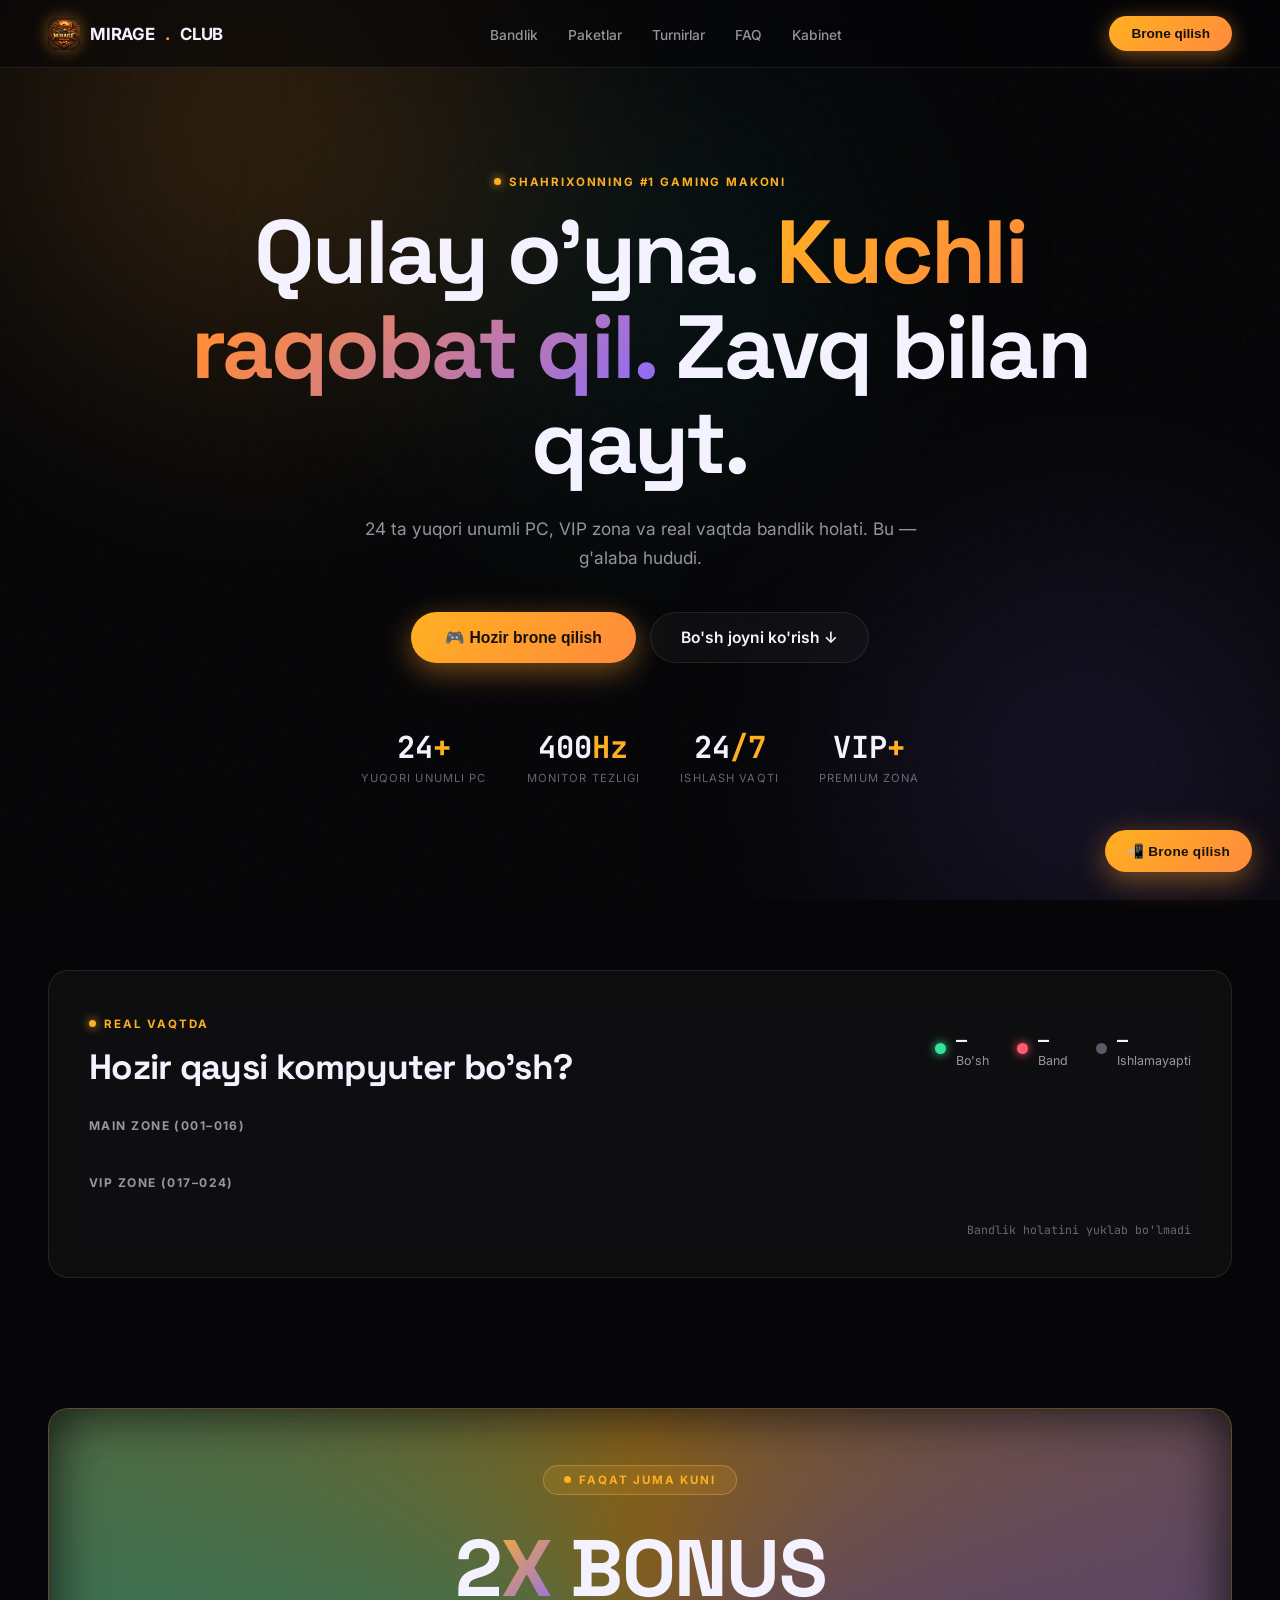
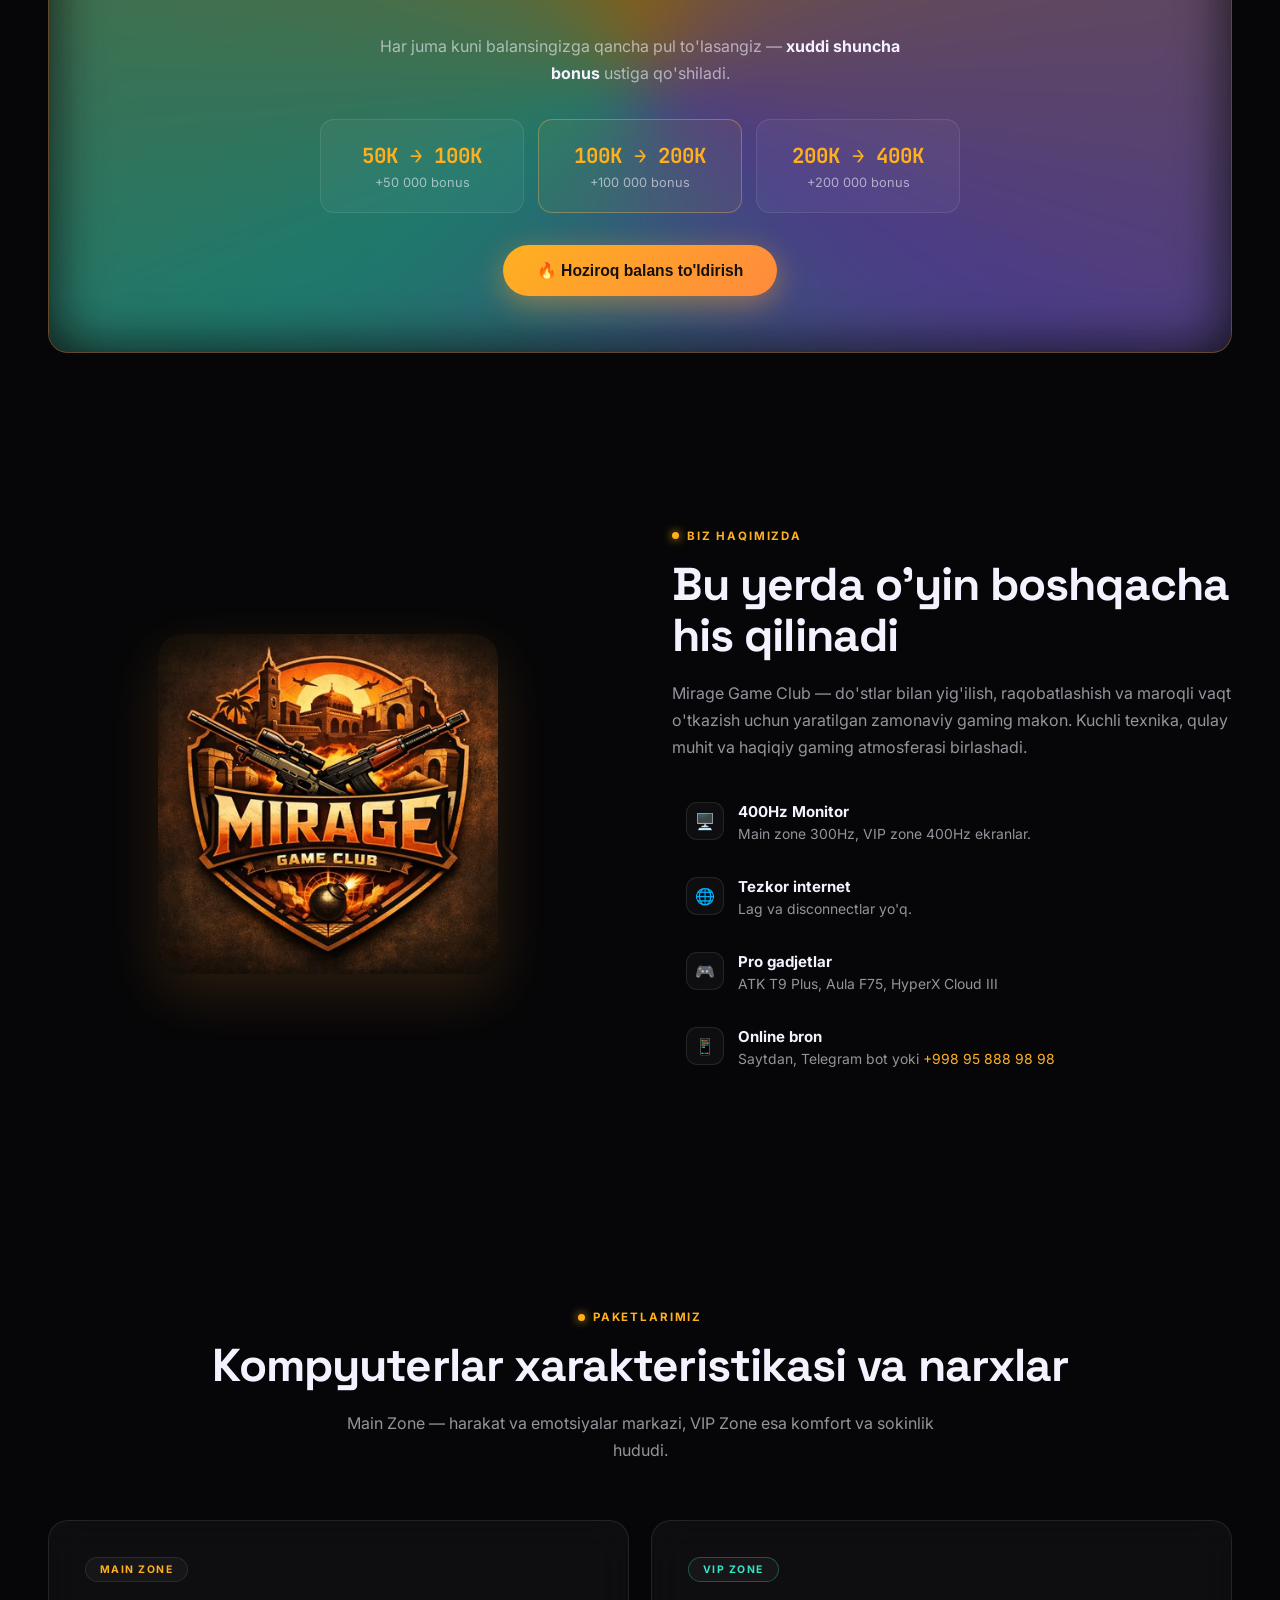
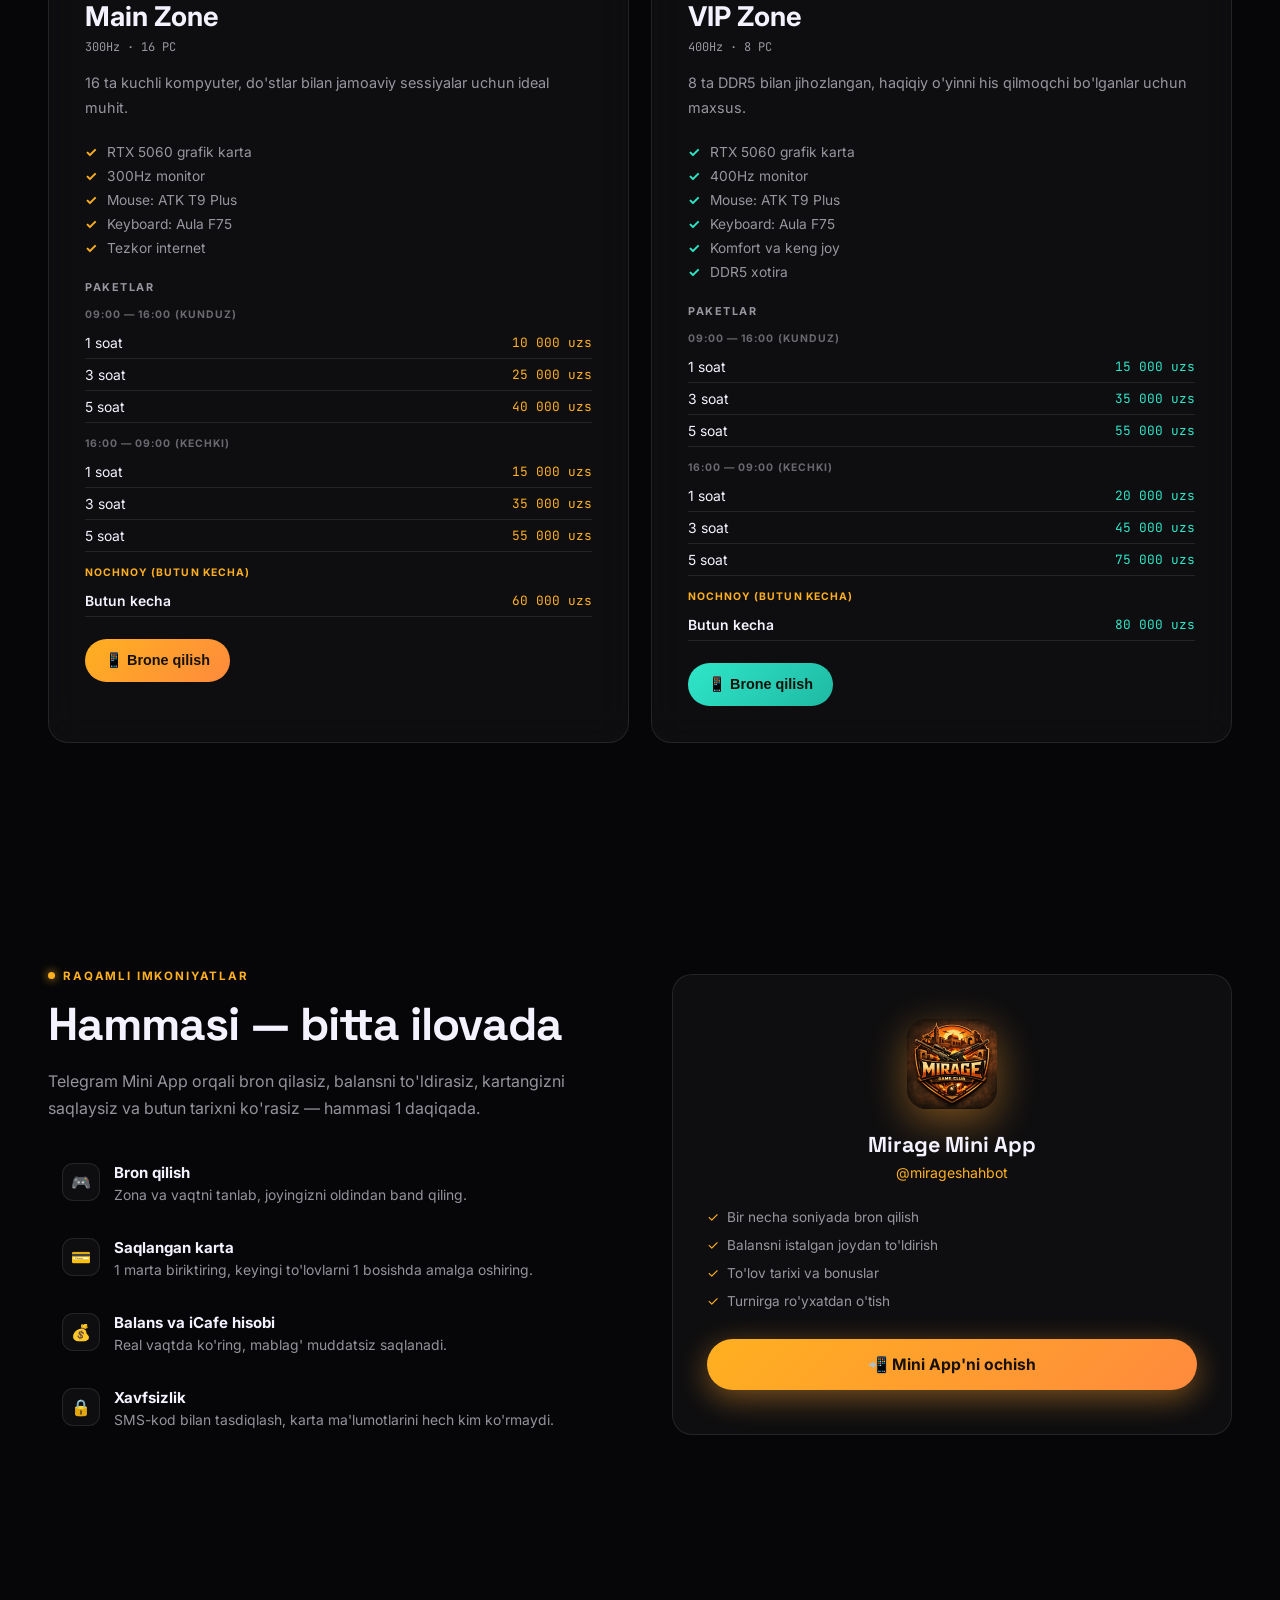
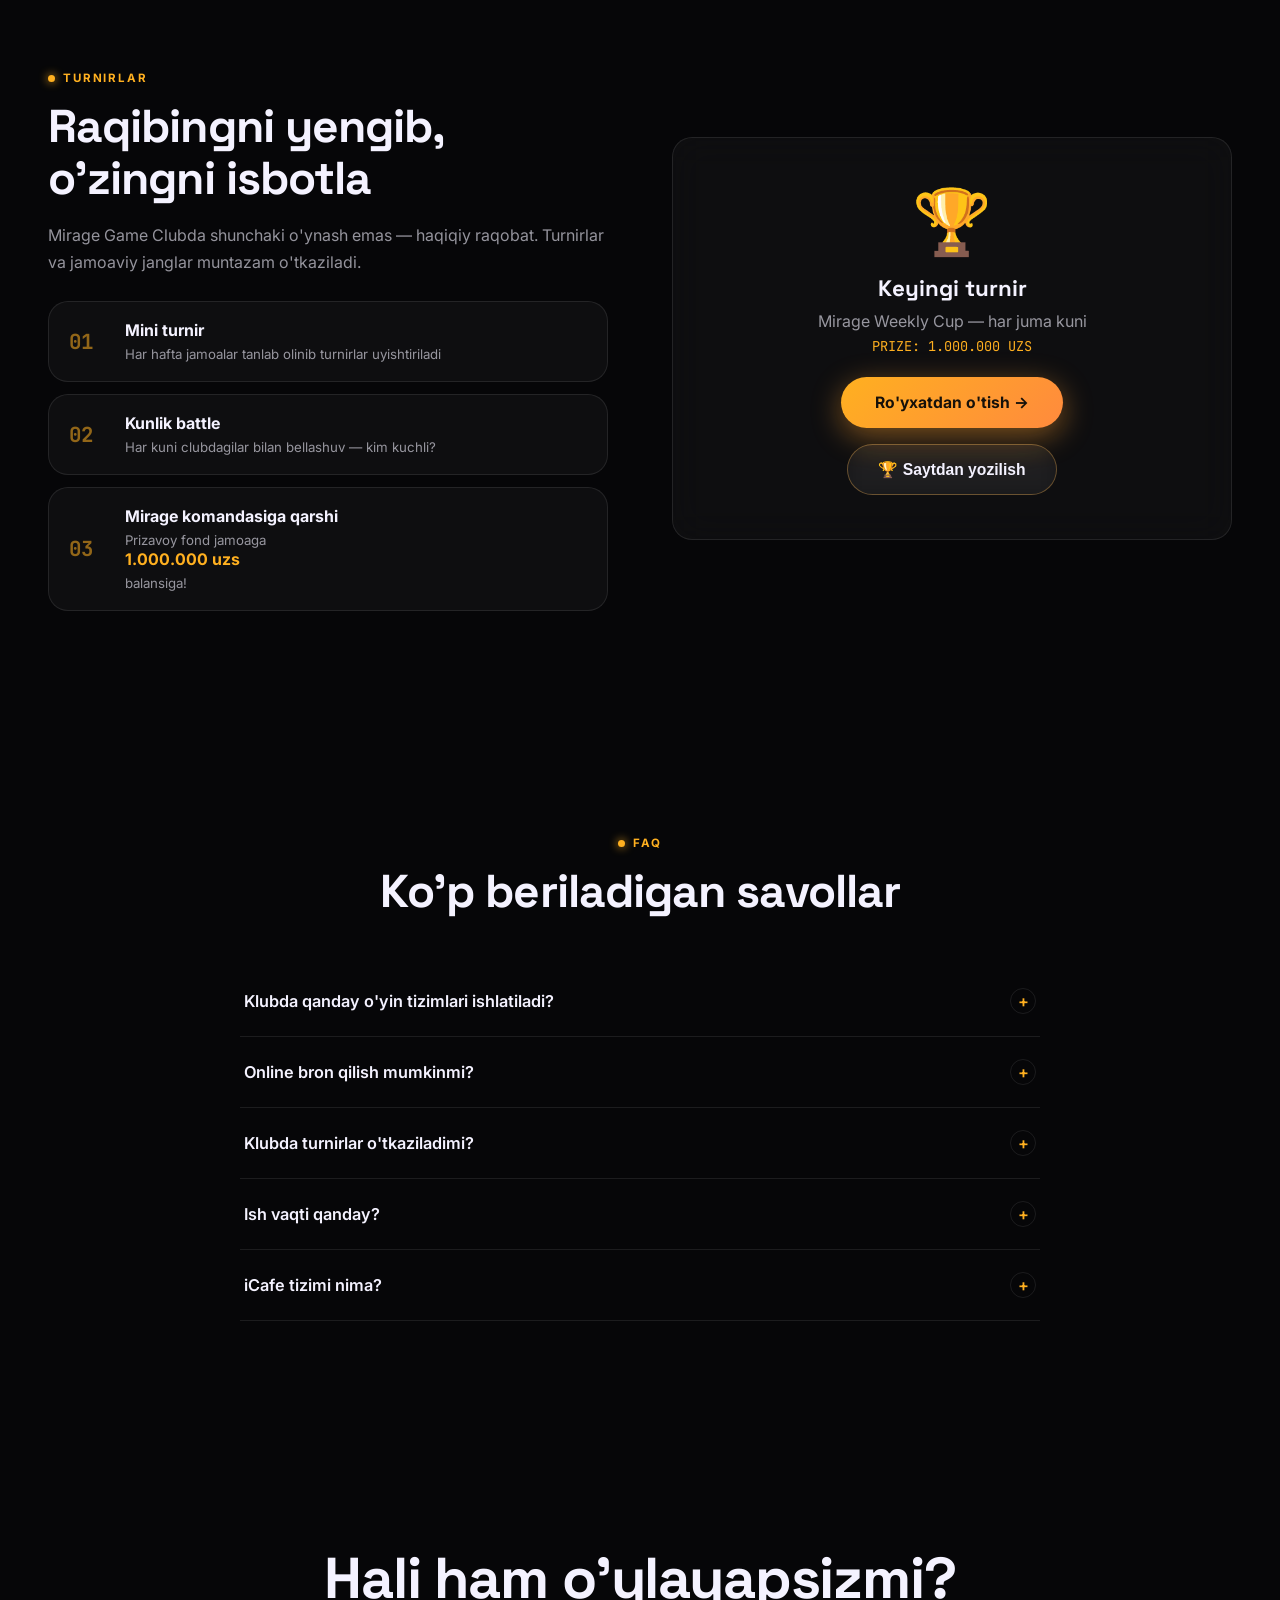
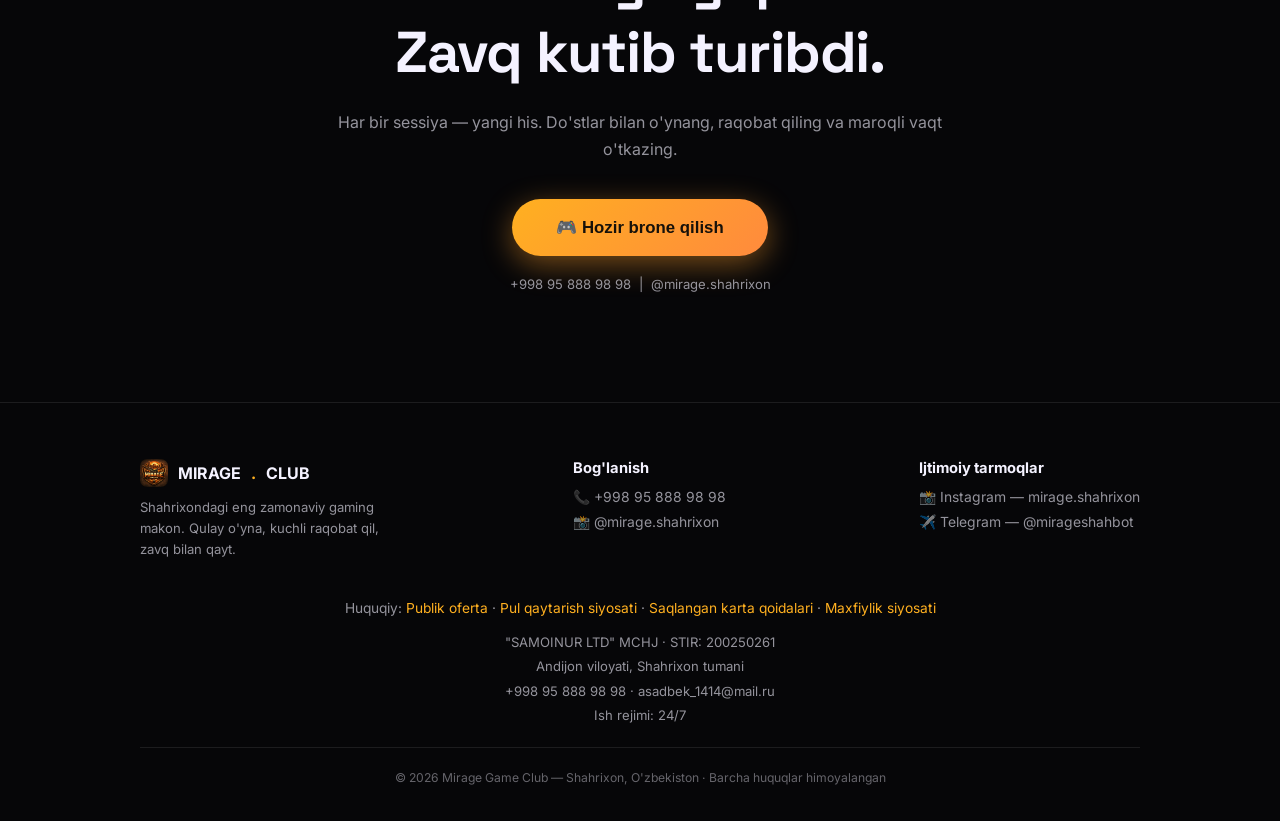
==== commit b5bd2c5b: "Add website personal cabinet (/kabinet) Adds a login page using the same account+password customers " ====
--- a/index.html
+++ b/index.html
@@ -372,6 +372,7 @@
     <li><a href="#zones">Paketlar</a></li>
     <li><a href="#tournaments">Turnirlar</a></li>
     <li><a href="#faq">FAQ</a></li>
+    <li><a href="/kabinet/">Kabinet</a></li>
   </ul>
   <button onclick="openModal('bron')" class="nav-cta" style="border:none;cursor:none;">Brone qilish</button>
 </nav>
